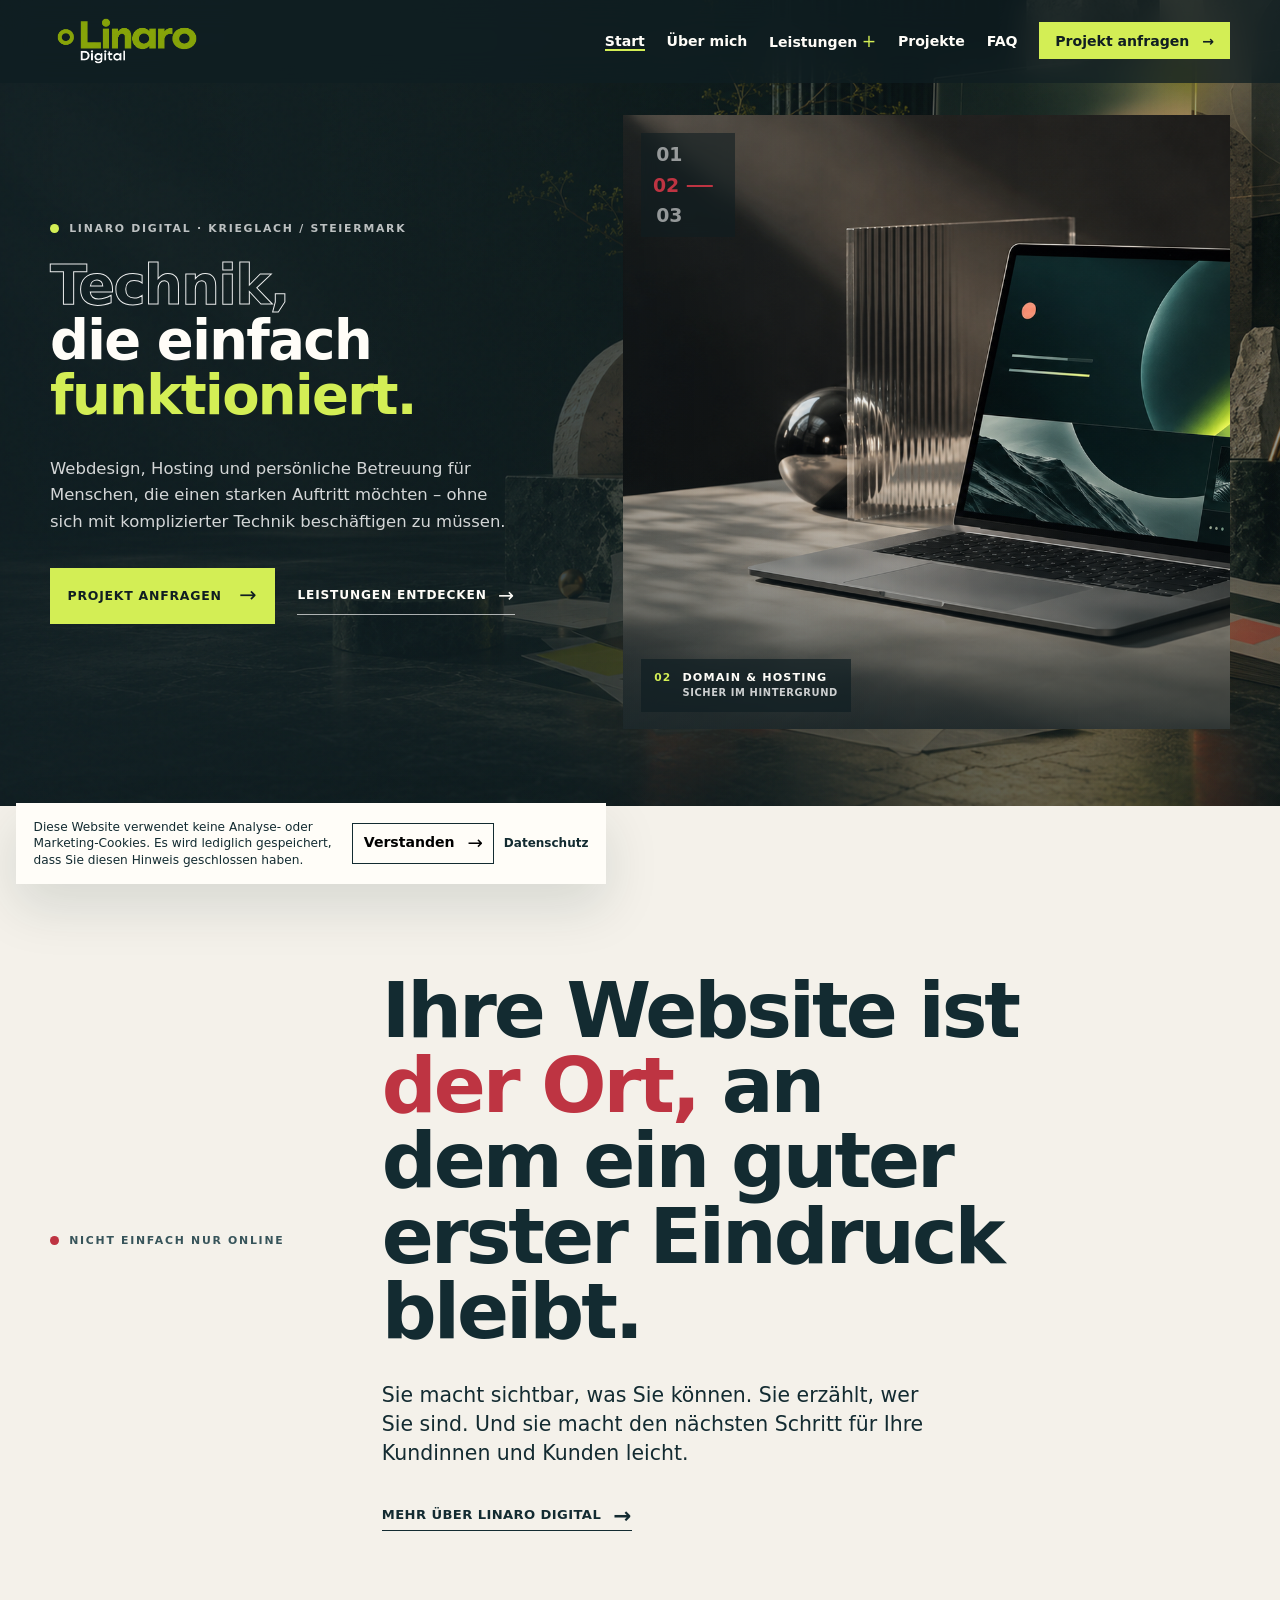
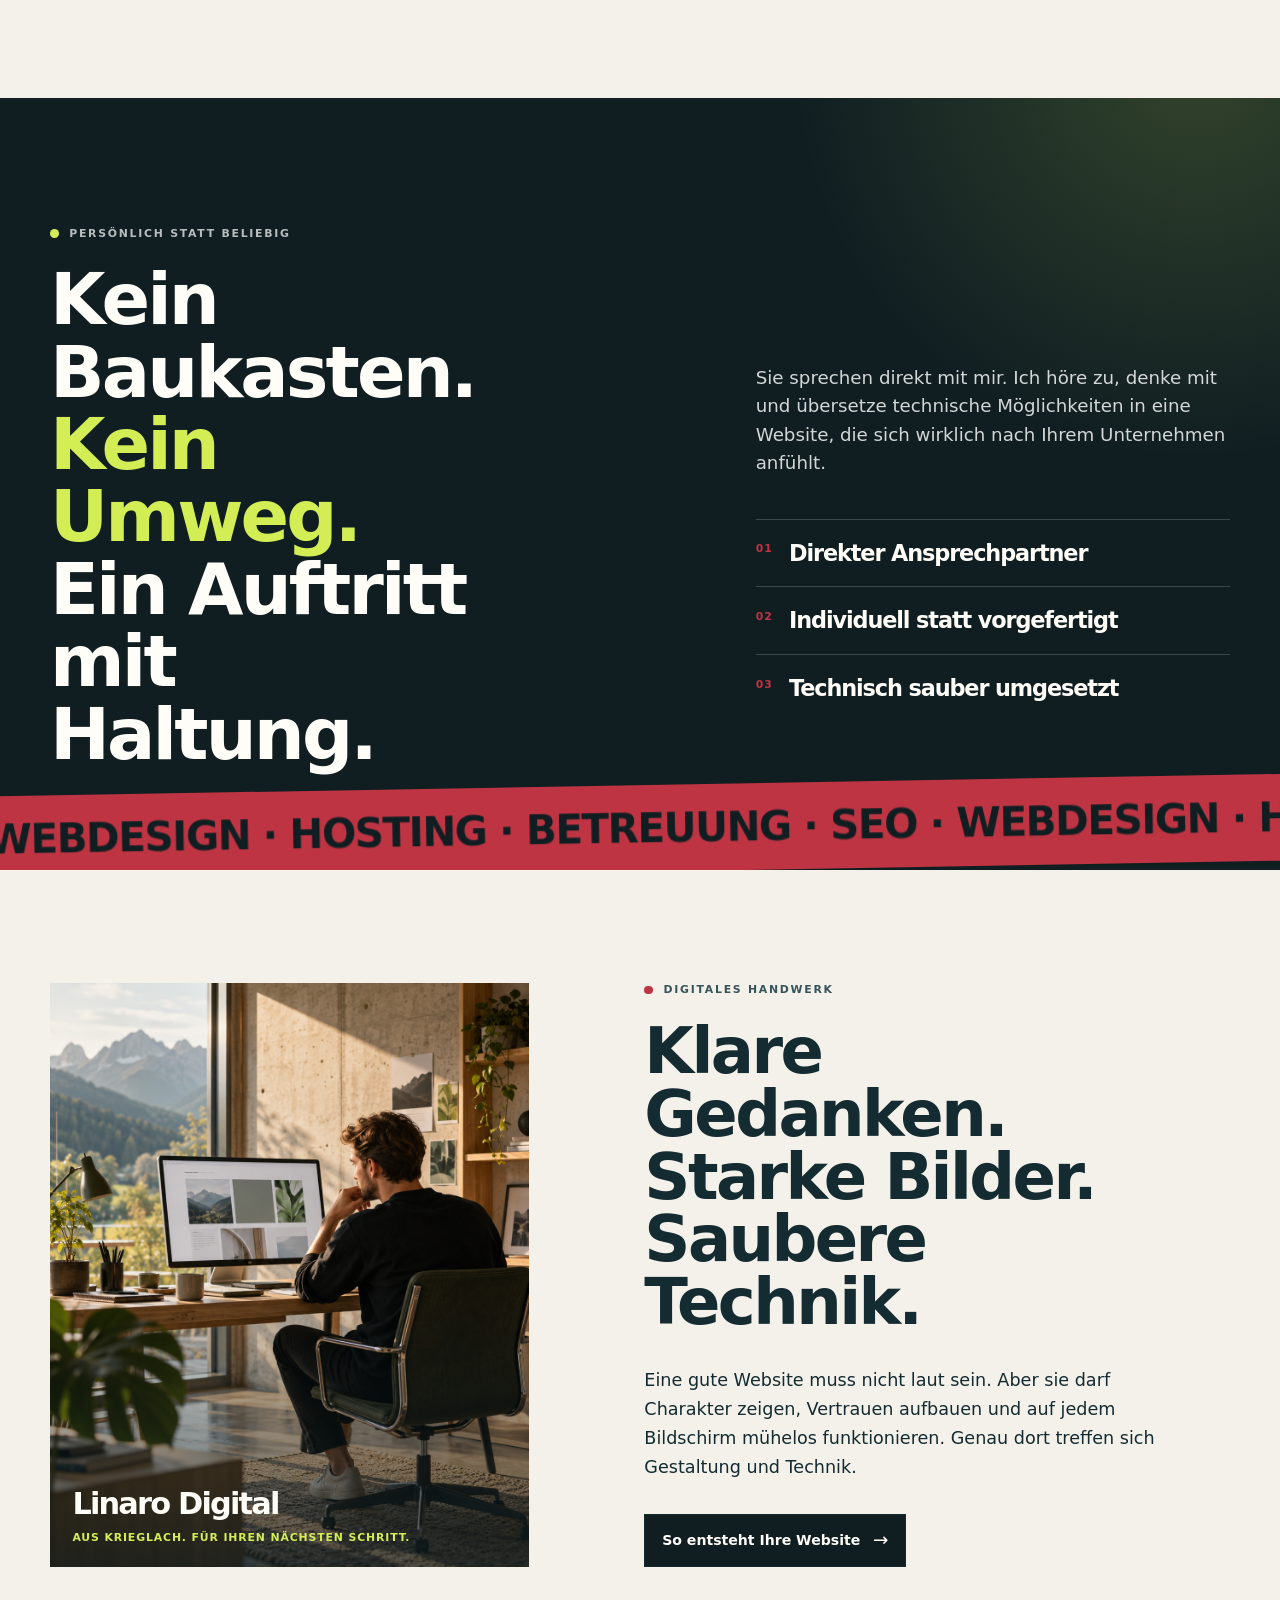
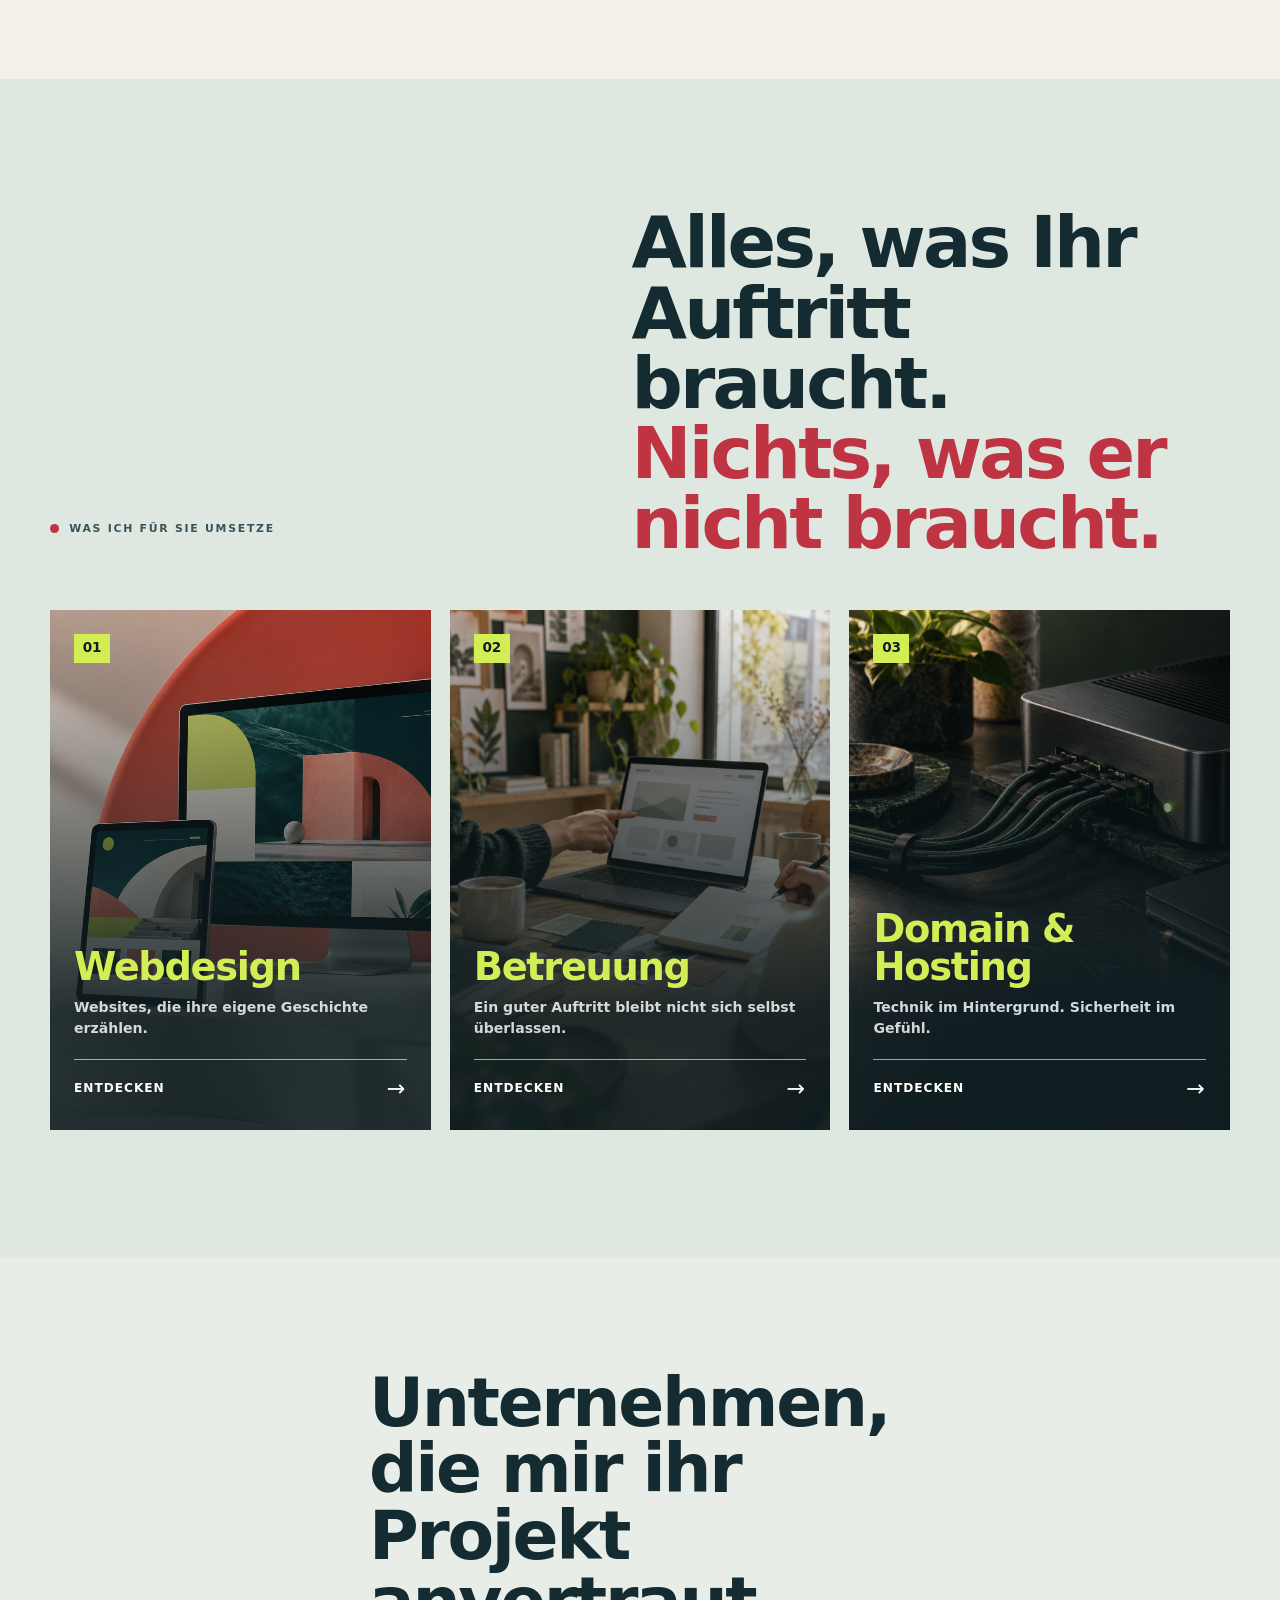
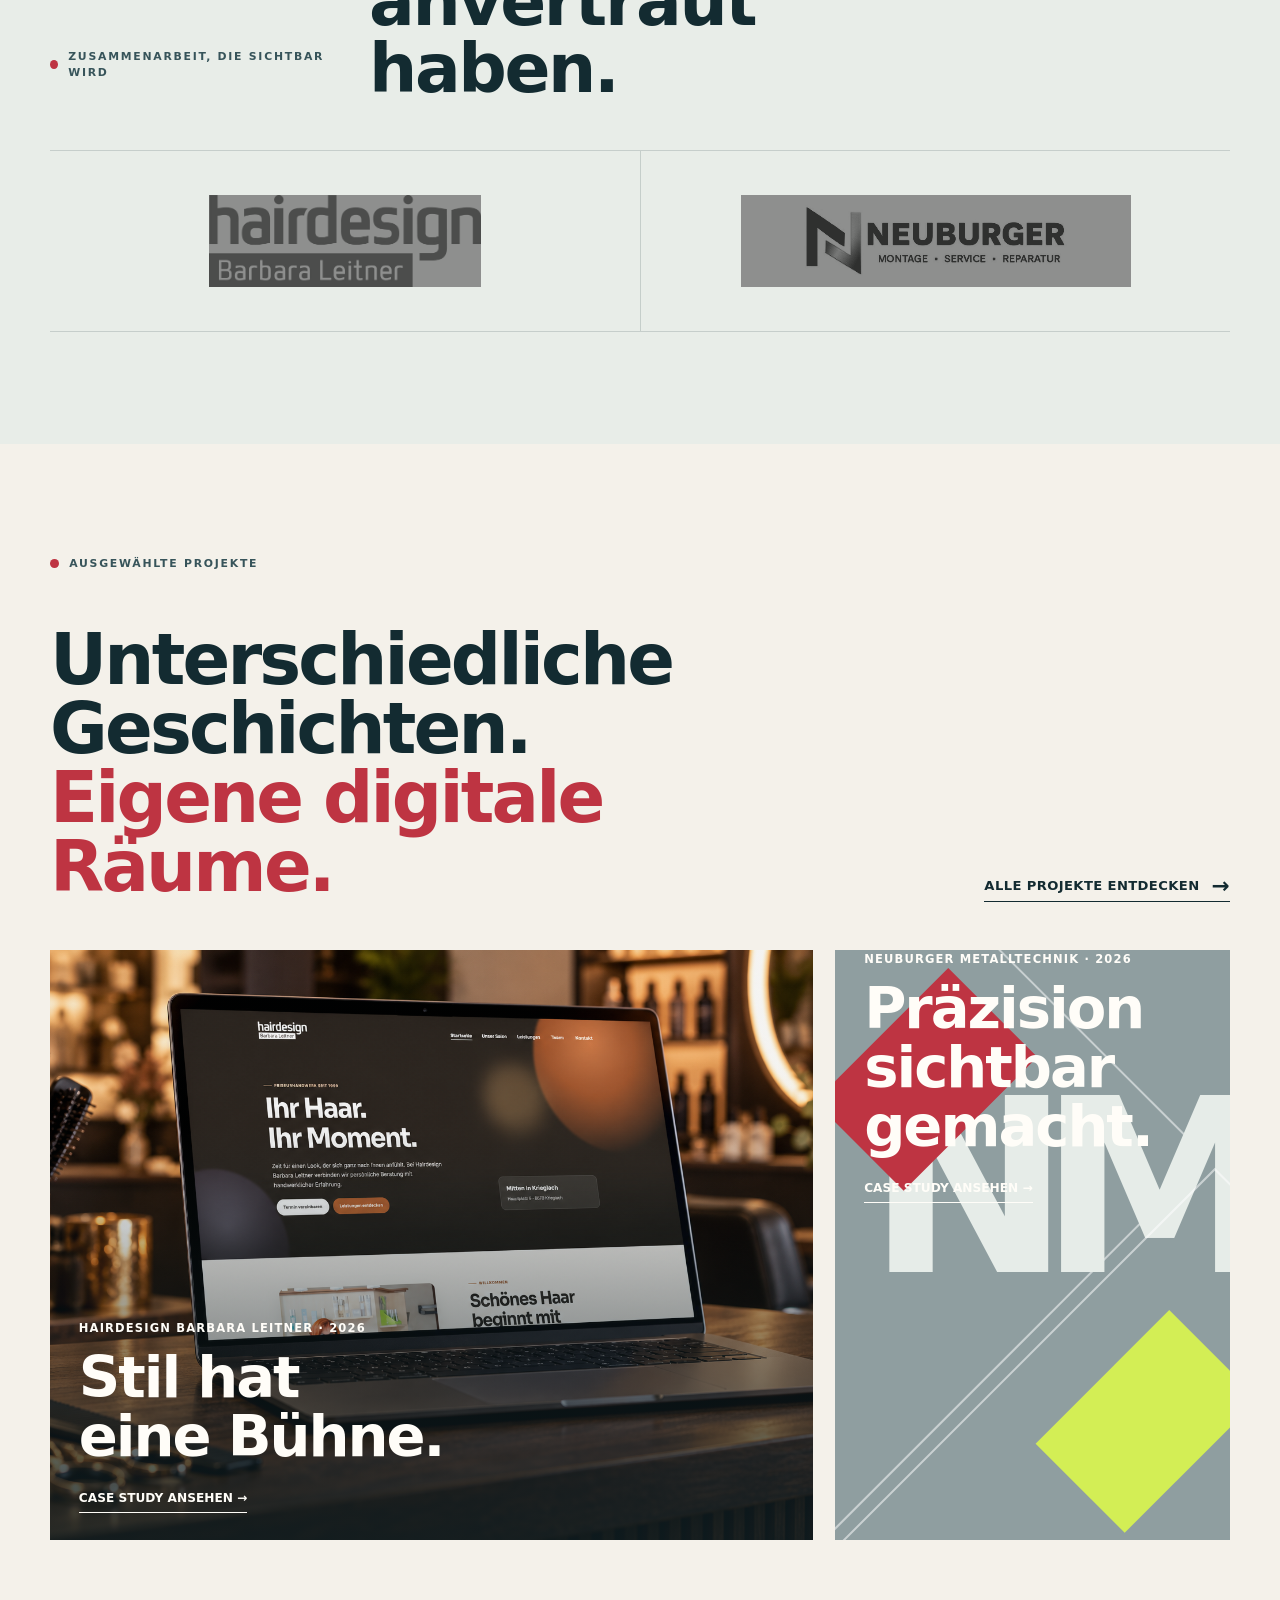
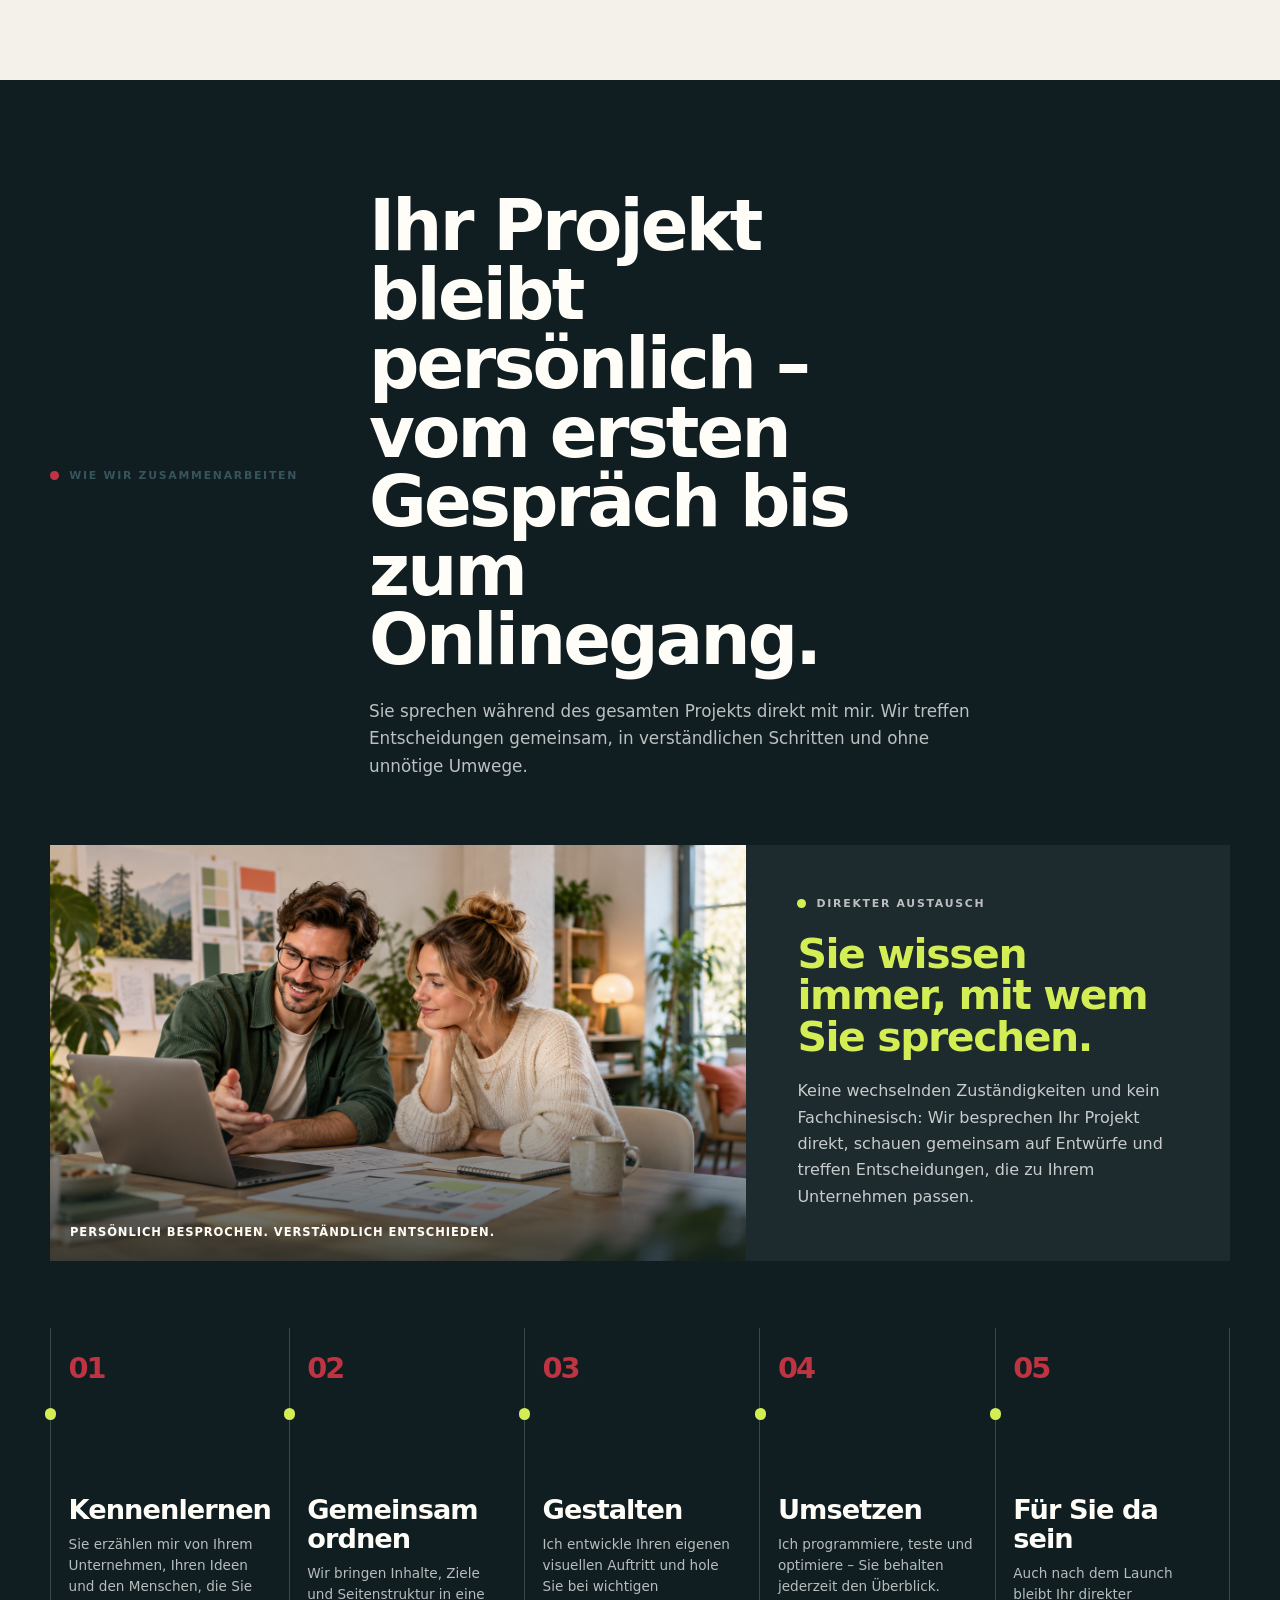
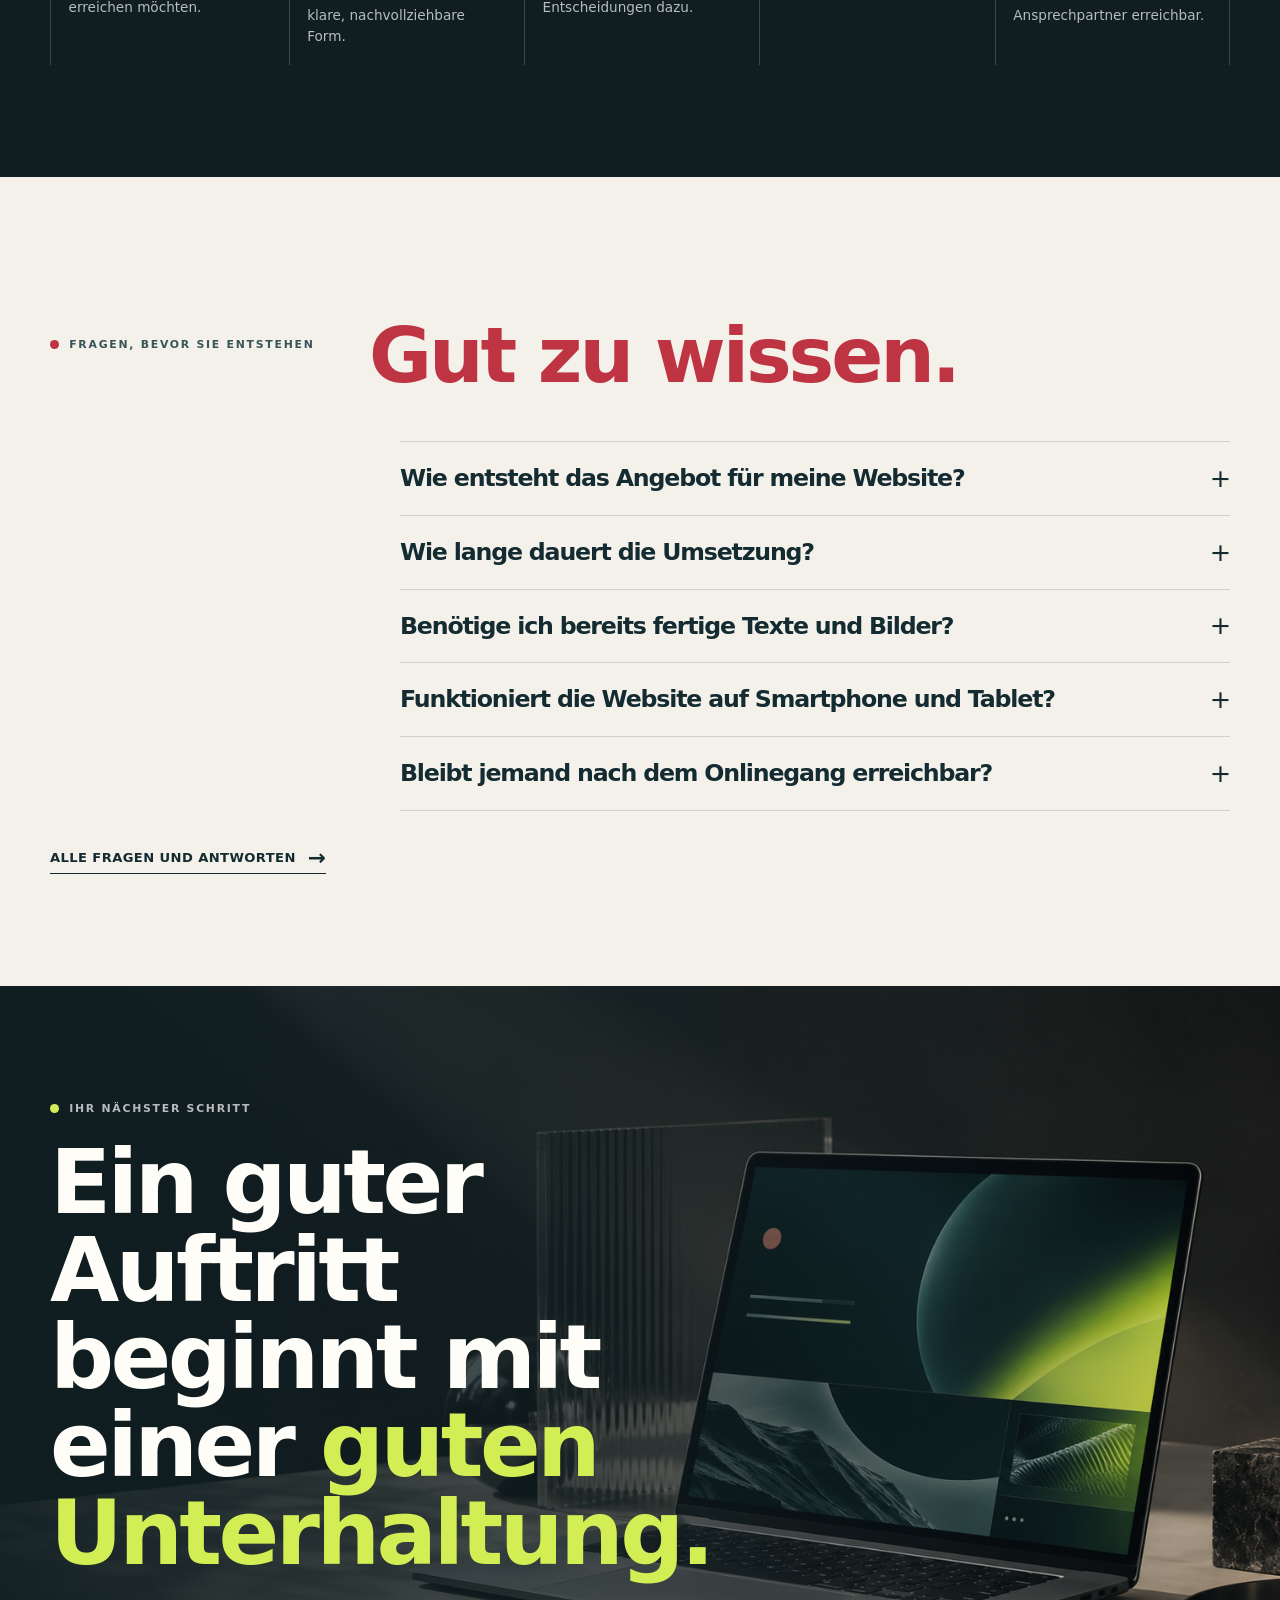
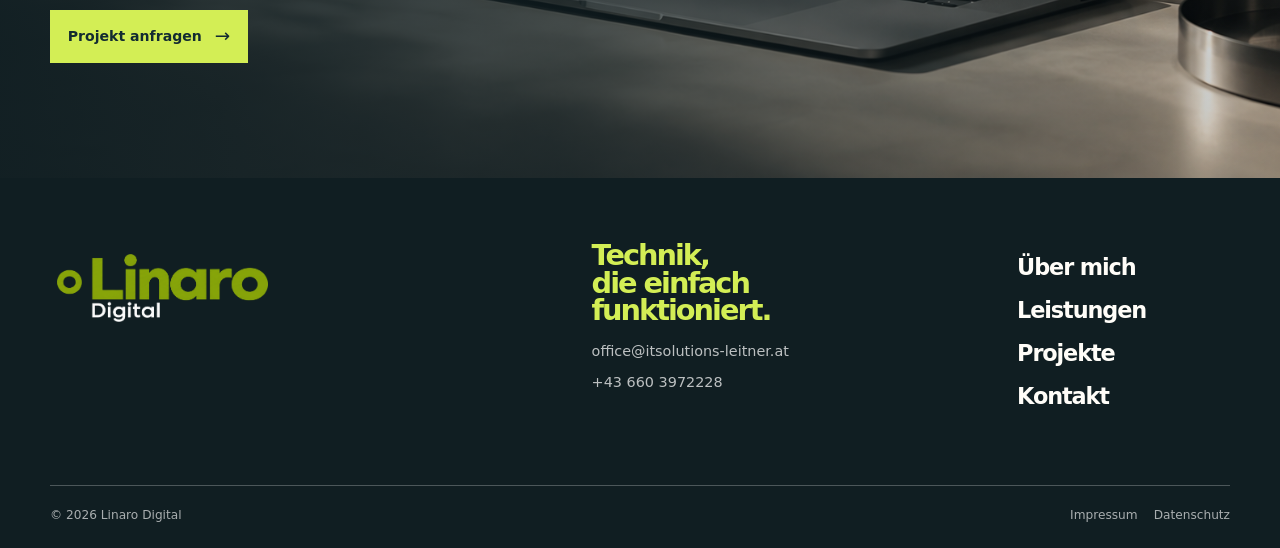
==== index.html @ f9419bc7 "v1.0 Erstversion gutes Setup" ====
<!doctype html>
<html lang="de">
  <head>
    <meta charset="utf-8" />
    <meta name="viewport" content="width=device-width, initial-scale=1" />
    <meta
      name="description"
      content="Linaro Digital entwickelt hochwertige Websites und digitale Auftritte für Unternehmen, Vereine und Selbstständige in Krieglach, im Mürztal und in der Steiermark."
    />
    <meta name="theme-color" content="#101e22" />
    <meta property="og:title" content="Linaro Digital | Webdesign, das sich nach Ihnen anfühlt" />
    <meta
      property="og:description"
      content="Webdesign, Hosting und persönliche Betreuung aus der Steiermark."
    />
    <meta property="og:type" content="website" />
    <meta
      property="og:image"
      content="https://itsolutions-leitner.at/images/hero-creative-background.png"
    />
    <link rel="canonical" href="https://itsolutions-leitner.at/" />
    <link rel="icon" href="images/linaro-mark.png" type="image/png" />
    <link rel="stylesheet" href="css/style.css" />
    <script src="js/script.js" defer></script>
    <script type="application/ld+json">
      {
        "@context": "https://schema.org",
        "@type": "ProfessionalService",
        "name": "Linaro Digital",
        "url": "https://itsolutions-leitner.at/",
        "image": "https://itsolutions-leitner.at/images/hero-creative-background.png",
        "telephone": "+436603972228",
        "email": "office@itsolutions-leitner.at",
        "address": {
          "@type": "PostalAddress",
          "streetAddress": "Feldstraße 3",
          "postalCode": "8670",
          "addressLocality": "Krieglach",
          "addressCountry": "AT"
        },
        "areaServed": ["Krieglach", "Mürztal", "Steiermark", "Österreich"]
      }
    </script>
    <title>Linaro Digital | Webdesign, das sich nach Ihnen anfühlt</title>
  </head>
  <body>
    <a class="skip-link" href="#main">Zum Inhalt springen</a>
    <header class="site-header site-header--dark">
      <nav class="nav container" aria-label="Hauptnavigation">
        <a class="brand" href="index.html" aria-label="Linaro Digital Startseite"
          ><span class="brand-mark"></span>Linaro<small>Digital</small></a
        >
        <button
          class="menu-toggle"
          type="button"
          aria-label="Menü öffnen"
          aria-expanded="false"
          aria-controls="primary-menu"
        >
          <span></span><span></span><span></span>
        </button>
        <ul class="nav-links" id="primary-menu">
          <li><a class="active" href="index.html">Start</a></li>
          <li><a href="ueber-uns.html">Über mich</a></li>
          <li class="has-submenu">
            <button type="button">Leistungen</button>
            <ul class="submenu">
              <li><a href="webdesign.html">Webdesign</a></li>
              <li><a href="betreuung.html">Betreuung</a></li>
              <li><a href="domain-hosting.html">Domain &amp; Hosting</a></li>
            </ul>
          </li>
          <li><a href="referenzen.html">Projekte</a></li>
          <li><a href="faq.html">FAQ</a></li>
          <li>
            <a class="nav-cta" href="kontakt.html">Projekt anfragen <span>→</span></a>
          </li>
        </ul>
      </nav>
    </header>

    <main id="main">
      <section class="hero-premium">
        <div class="hero-premium__grain" aria-hidden="true"></div>
        <div class="hero-premium__inner container">
          <div class="hero-premium__copy reveal">
            <p class="hero-kicker"><span></span> Linaro Digital · Krieglach / Steiermark</p>
            <h1>
              <span class="outline-text">Technik,</span><span>die einfach</span
              ><span class="accent-text">funktioniert.</span>
            </h1>
            <div class="hero-premium__intro">
              <p>
                Webdesign, Hosting und persönliche Betreuung für Menschen, die einen starken
                Auftritt möchten – ohne sich mit komplizierter Technik beschäftigen zu müssen.
              </p>
            </div>
            <div class="hero-premium__actions" aria-label="Direkteinstiege">
              <a class="hero-primary-action" href="kontakt.html"
                >Projekt anfragen <span aria-hidden="true">→</span></a
              ><a class="hero-secondary-action" href="leistungen.html"
                >Leistungen entdecken <span aria-hidden="true">→</span></a
              >
            </div>
          </div>
          <div
            class="hero-premium__art"
            data-hero-slider
            aria-label="Ausgewählte Linaro-Digital-Motive"
          >
            <figure class="hero-frame is-active" data-slide>
              <img
                src="images/webdesign-devices.png"
                width="1536"
                height="1024"
                alt="Desktop-Monitor, Tablet und Smartphone mit abstrakten modernen Website-Layouts"
                fetchpriority="high"
              />
              <figcaption>
                <span>01</span><strong>Webdesign</strong><em>Auf jedem Gerät überzeugend</em>
              </figcaption>
            </figure>
            <figure class="hero-frame" data-slide>
              <img
                src="images/hero-digital-studio.png"
                width="1672"
                height="941"
                alt="Laptop in einem hochwertigen Studio-Setting als Symbol für zuverlässiges Hosting"
                loading="eager"
                decoding="async"
              />
              <figcaption>
                <span>02</span><strong>Domain &amp; Hosting</strong><em>Sicher im Hintergrund</em>
              </figcaption>
            </figure>
            <figure class="hero-frame" data-slide>
              <img
                src="images/creative-workbench.png"
                width="1672"
                height="941"
                alt="Kreativer Arbeitstisch mit Gestaltungsskizzen und Blick in die Berglandschaft"
                loading="eager"
                decoding="async"
              />
              <figcaption>
                <span>03</span><strong>Betreuung</strong
                ><em>Digitales Handwerk aus der Steiermark</em>
              </figcaption>
            </figure>
            <div class="hero-slider-controls" aria-label="Motiv auswählen">
              <button
                class="is-active"
                type="button"
                data-slide-control
                aria-label="Motiv 1 anzeigen"
                aria-current="true"
              >
                01</button
              ><button
                type="button"
                data-slide-control
                aria-label="Motiv 2 anzeigen"
                aria-current="false"
              >
                02</button
              ><button
                type="button"
                data-slide-control
                aria-label="Motiv 3 anzeigen"
                aria-current="false"
              >
                03
              </button>
            </div>
          </div>
        </div>
      </section>

      <section class="premium-intro" id="intro">
        <div class="container premium-intro__grid">
          <p class="section-label reveal">Nicht einfach nur online</p>
          <div class="reveal delay-1">
            <h2>Ihre Website ist <em>der Ort,</em> an dem ein guter erster Eindruck bleibt.</h2>
            <p class="premium-lead">
              Sie macht sichtbar, was Sie können. Sie erzählt, wer Sie sind. Und sie macht den
              nächsten Schritt für Ihre Kundinnen und Kunden leicht.
            </p>
            <a class="text-arrow" href="ueber-uns.html">Mehr über Linaro Digital <span>→</span></a>
          </div>
        </div>
      </section>

      <section class="statement-stage">
        <div class="container statement-stage__layout">
          <div class="statement-stage__copy reveal">
            <p class="section-label section-label--light">Persönlich statt beliebig</p>
            <h2>Kein Baukasten.<br /><span>Kein Umweg.</span><br />Ein Auftritt mit Haltung.</h2>
          </div>
          <div class="statement-stage__facts reveal delay-1">
            <p>
              Sie sprechen direkt mit mir. Ich höre zu, denke mit und übersetze technische
              Möglichkeiten in eine Website, die sich wirklich nach Ihrem Unternehmen anfühlt.
            </p>
            <ul>
              <li><span>01</span>Direkter Ansprechpartner</li>
              <li><span>02</span>Individuell statt vorgefertigt</li>
              <li><span>03</span>Technisch sauber umgesetzt</li>
            </ul>
          </div>
        </div>
        <div class="statement-stage__ribbon" aria-hidden="true">
          <div class="statement-stage__ribbon-track">
            <span
              >WEBDESIGN · HOSTING · BETREUUNG · SEO · WEBDESIGN · HOSTING · BETREUUNG · SEO ·
              WEBDESIGN · HOSTING · BETREUUNG · SEO · </span
            ><span
              >WEBDESIGN · HOSTING · BETREUUNG · SEO · WEBDESIGN · HOSTING · BETREUUNG · SEO ·
              WEBDESIGN · HOSTING · BETREUUNG · SEO ·
            </span>
          </div>
        </div>
      </section>

      <section class="image-narrative section">
        <div class="container image-narrative__grid">
          <div class="image-narrative__image reveal" data-tilt>
            <img
              src="images/studio-workspace.png"
              width="1154"
              height="1442"
              alt="Kreativer Arbeitsplatz in der Steiermark"
            />
            <p>Linaro Digital<br /><span>Aus Krieglach. Für Ihren nächsten Schritt.</span></p>
          </div>
          <div class="image-narrative__copy reveal delay-1">
            <p class="section-label">Digitales Handwerk</p>
            <h2>Klare Gedanken. Starke Bilder. Saubere Technik.</h2>
            <p>
              Eine gute Website muss nicht laut sein. Aber sie darf Charakter zeigen, Vertrauen
              aufbauen und auf jedem Bildschirm mühelos funktionieren. Genau dort treffen sich
              Gestaltung und Technik.
            </p>
            <a class="button button--ink" href="webdesign.html">So entsteht Ihre Website</a>
          </div>
        </div>
      </section>

      <section class="services-cinema">
        <div class="container">
          <div class="services-cinema__head reveal">
            <p class="section-label">Was ich für Sie umsetze</p>
            <h2>
              Alles, was Ihr Auftritt braucht.
              <span>Nichts, was er nicht braucht.</span>
            </h2>
          </div>
          <div class="services-cinema__grid">
            <a class="cinema-card cinema-card--design reveal" data-tilt href="webdesign.html"
              ><span class="cinema-card__media"
                ><img
                  src="images/webdesign-devices.png"
                  width="1536"
                  height="1024"
                  alt="Moderne Website-Layouts auf verschiedenen Geräten"
                  loading="lazy"
                  decoding="async" /></span
              ><span class="cinema-card__index">01</span>
              <h3>Webdesign</h3>
              <p>Websites, die ihre eigene Geschichte erzählen.</p>
              <span class="cinema-card__action">Entdecken <b>→</b></span></a
            >
            <a class="cinema-card cinema-card--care reveal delay-1" data-tilt href="betreuung.html"
              ><span class="cinema-card__media"
                ><img
                  src="images/collaboration-studio.png"
                  width="1086"
                  height="1448"
                  alt="Gemeinsame Arbeit an einem Website-Konzept"
                  loading="lazy"
                  decoding="async" /></span
              ><span class="cinema-card__index">02</span>
              <h3>Betreuung</h3>
              <p>Ein guter Auftritt bleibt nicht sich selbst überlassen.</p>
              <span class="cinema-card__action">Entdecken <b>→</b></span></a
            >
            <a
              class="cinema-card cinema-card--hosting reveal delay-2"
              data-tilt
              href="domain-hosting.html"
              ><span class="cinema-card__media"
                ><img
                  src="images/hosting-detail.png"
                  width="1086"
                  height="1448"
                  alt="Sorgfältig organisierte technische Infrastruktur"
                  loading="lazy"
                  decoding="async" /></span
              ><span class="cinema-card__index">03</span>
              <h3>Domain &amp; Hosting</h3>
              <p>Technik im Hintergrund. Sicherheit im Gefühl.</p>
              <span class="cinema-card__action">Entdecken <b>→</b></span></a
            >
          </div>
        </div>
      </section>

      <section class="client-stage section" aria-labelledby="client-stage-title">
        <div class="container">
          <div class="client-stage__head reveal">
            <p class="section-label">Zusammenarbeit, die sichtbar wird</p>
            <div>
              <h2 id="client-stage-title">Unternehmen, die mir ihr Projekt anvertraut haben.</h2>
            </div>
          </div>
          <div class="client-stage__logos">
            <a
              class="client-logo reveal"
              href="referenzen.html#hairdesign"
              aria-label="Referenz Hairdesign Barbara Leitner ansehen"
            >
              <img
                src="images/HD-Leitner-Logo_rgb.jpg"
                width="652"
                height="221"
                alt="Hairdesign Barbara Leitner"
                loading="lazy"
                decoding="async"
              />
            </a>
            <a
              class="client-logo client-logo--neuburger reveal delay-1"
              href="referenzen.html#neuburger"
              aria-label="Referenz Neuburger Metalltechnik ansehen"
            >
              <img
                src="images/Logo_Neuburger Metalltechnik.jpg"
                width="1024"
                height="1024"
                alt="Neuburger Metalltechnik"
                loading="lazy"
                decoding="async"
              />
            </a>
          </div>
        </div>
      </section>

      <section class="work-stage section">
        <div class="container">
          <div class="work-stage__head reveal">
            <p class="section-label">Ausgewählte Projekte</p>
            <h2>Unterschiedliche Geschichten. <span>Eigene digitale Räume.</span></h2>
            <a class="text-arrow" href="referenzen.html">Alle Projekte entdecken <span>→</span></a>
          </div>
          <div class="work-mosaic">
            <a
              class="mosaic-tile mosaic-tile--main reveal"
              data-tilt
              href="referenzen.html#hairdesign"
              ><img
                src="images/hairdesign-laptop-mockup.png"
                width="1536"
                height="1024"
                alt="Website von Hairdesign Barbara Leitner auf einem Laptop im Salon"
              /><span class="mosaic-tile__veil"></span>
              <div>
                <p>Hairdesign Barbara Leitner · 2026</p>
                <h3>Stil hat<br />eine Bühne.</h3>
                <span>Case Study ansehen →</span>
              </div></a
            ><a
              class="mosaic-tile mosaic-tile--secondary reveal delay-1"
              data-tilt
              href="referenzen.html#neuburger"
              ><div class="metal-visual"><span>NM</span><i></i><i></i></div>
              <div>
                <p>Neuburger Metalltechnik · 2026</p>
                <h3>Präzision<br />sichtbar gemacht.</h3>
                <span>Case Study ansehen →</span>
              </div></a
            >
          </div>
        </div>
      </section>

      <section class="process-premium section">
        <div class="container">
          <div class="process-premium__top reveal">
            <p class="section-label">Wie wir zusammenarbeiten</p>
            <div>
              <h2>Ihr Projekt bleibt persönlich – vom ersten Gespräch bis zum Onlinegang.</h2>
              <p class="process-premium__intro">
                Sie sprechen während des gesamten Projekts direkt mit mir. Wir treffen
                Entscheidungen gemeinsam, in verständlichen Schritten und ohne unnötige Umwege.
              </p>
            </div>
          </div>
          <div class="process-premium__personal reveal">
            <figure>
              <img
                src="images/personal-consultation.png"
                width="1672"
                height="941"
                loading="lazy"
                alt="Illustrative Szene eines persönlichen Beratungsgesprächs zu einem Webprojekt"
              />
              <figcaption>Persönlich besprochen. Verständlich entschieden.</figcaption>
            </figure>
            <div>
              <p class="section-label section-label--light">Direkter Austausch</p>
              <h3>Sie wissen immer, mit wem Sie sprechen.</h3>
              <p>
                Keine wechselnden Zuständigkeiten und kein Fachchinesisch: Wir besprechen Ihr
                Projekt direkt, schauen gemeinsam auf Entwürfe und treffen Entscheidungen, die zu
                Ihrem Unternehmen passen.
              </p>
            </div>
          </div>
          <ol class="process-premium__rail reveal">
            <li>
              <span>01</span>
              <h3>Kennenlernen</h3>
              <p>
                Sie erzählen mir von Ihrem Unternehmen, Ihren Ideen und den Menschen, die Sie
                erreichen möchten.
              </p>
            </li>
            <li>
              <span>02</span>
              <h3>Gemeinsam ordnen</h3>
              <p>
                Wir bringen Inhalte, Ziele und Seitenstruktur in eine klare, nachvollziehbare Form.
              </p>
            </li>
            <li>
              <span>03</span>
              <h3>Gestalten</h3>
              <p>
                Ich entwickle Ihren eigenen visuellen Auftritt und hole Sie bei wichtigen
                Entscheidungen dazu.
              </p>
            </li>
            <li>
              <span>04</span>
              <h3>Umsetzen</h3>
              <p>Ich programmiere, teste und optimiere – Sie behalten jederzeit den Überblick.</p>
            </li>
            <li>
              <span>05</span>
              <h3>Für Sie da sein</h3>
              <p>Auch nach dem Launch bleibt Ihr direkter Ansprechpartner erreichbar.</p>
            </li>
          </ol>
        </div>
      </section>

      <section class="faq-premium section">
        <div class="container">
          <div class="faq-premium__head reveal">
            <p class="section-label">Fragen, bevor sie entstehen</p>
            <h2>Gut zu wissen.</h2>
          </div>
          <div class="faq faq--premium reveal">
            <details class="faq-item">
              <summary>Wie entsteht das Angebot für meine Website?</summary>
              <p>
                Nach einem unverbindlichen Erstgespräch erhalten Sie ein klares individuelles
                Angebot. Es richtet sich nach dem tatsächlichen Umfang, den gewünschten Funktionen
                und den Inhalten Ihres Vorhabens.
              </p>
            </details>
            <details class="faq-item">
              <summary>Wie lange dauert die Umsetzung?</summary>
              <p>
                Das hängt vom Umfang und den verfügbaren Inhalten ab. Kleine Websites können
                innerhalb weniger Wochen online gehen. Für Ihr Projekt erhalten Sie gleich zu Beginn
                einen realistischen Zeitplan.
              </p>
            </details>
            <details class="faq-item">
              <summary>Benötige ich bereits fertige Texte und Bilder?</summary>
              <p>
                Nein. Vorhandene Unterlagen sind hilfreich, aber wir können Inhalte und passende
                Bildlösungen gemeinsam planen. Portraits, Gruppenfotos sowie Arbeits- und
                Detailaufnahmen erstelle ich auf Wunsch gegen Aufpreis passend zum Webdesign.
              </p>
            </details>
            <details class="faq-item">
              <summary>Funktioniert die Website auf Smartphone und Tablet?</summary>
              <p>
                Ja. Jede Website wird responsiv umgesetzt und für Smartphone, Tablet und Desktop
                optimiert.
              </p>
            </details>
            <details class="faq-item">
              <summary>Bleibt jemand nach dem Onlinegang erreichbar?</summary>
              <p>
                Ja. Auf Wunsch übernehme ich Updates, Backups, technische Kontrolle und kleine
                Änderungen. Sie bleiben nicht mit Ihrer Website allein.
              </p>
            </details>
          </div>
          <a class="text-arrow faq-premium__more" href="faq.html"
            >Alle Fragen und Antworten <span>→</span></a
          >
        </div>
      </section>

      <section class="closing-stage">
        <div class="closing-stage__image">
          <img
            src="images/hero-digital-studio.png"
            width="1672"
            height="941"
            alt="Laptop mit abstrahiertem digitalen Design im Studio"
          />
        </div>
        <div class="container closing-stage__content reveal">
          <p class="section-label section-label--light">Ihr nächster Schritt</p>
          <h2>
            Ein guter Auftritt beginnt mit einer
            <span>guten Unterhaltung.</span>
          </h2>
          <a class="button button--lime" href="kontakt.html">Projekt anfragen</a>
        </div>
      </section>
    </main>

    <footer class="site-footer site-footer--premium">
      <div class="container">
        <div class="footer-premium__top">
          <a class="brand footer-brand" href="index.html"
            ><span class="brand-mark"></span>Linaro<small>Digital</small></a
          >
          <div>
            <p>Technik, die einfach funktioniert.</p>
            <a href="mailto:office@itsolutions-leitner.at">office@itsolutions-leitner.at</a
            ><a href="tel:+436603972228">+43 660 3972228</a>
          </div>
          <div>
            <a href="ueber-uns.html">Über mich</a><a href="leistungen.html">Leistungen</a
            ><a href="referenzen.html">Projekte</a><a href="kontakt.html">Kontakt</a>
          </div>
        </div>
        <div class="footer-bottom">
          <span>© 2026 Linaro Digital</span>
          <div>
            <a href="impressum.html">Impressum</a><a href="datenschutz.html">Datenschutz</a>
          </div>
        </div>
      </div>
    </footer>
    <aside class="cookie-banner" hidden aria-label="Hinweis zur lokalen Speicherung">
      <p>
        Diese Website verwendet keine Analyse- oder Marketing-Cookies. Es wird lediglich
        gespeichert, dass Sie diesen Hinweis geschlossen haben.
      </p>
      <div>
        <button class="button button--plain" type="button" data-cookie-choice>Verstanden</button
        ><a href="datenschutz.html">Datenschutz</a>
      </div>
    </aside>
  </body>
</html>
---- css/style.css ----
/* === 1. VARIABLEN & RESET === */
:root {
  --ink: #132b31;
  --ink-soft: #37545a;
  --paper: #f7f4ed;
  --paper-dark: #e9e4d9;
  --lime: #d9f565;
  --lime-deep: #b8d943;
  --coral: #ff765d;
  --aqua: #aee2db;
  --line: rgba(19, 43, 49, 0.16);
  --white: #fffdf8;
  --shadow: 0 22px 54px rgba(19, 43, 49, 0.13);
  --radius: 1.5rem;
  --display: 'Arial Narrow', 'Helvetica Neue', Arial, sans-serif;
  --body: Arial, Helvetica, sans-serif;
}
* {
  box-sizing: border-box;
}
html {
  scroll-behavior: smooth;
}
body {
  margin: 0;
  color: var(--ink);
  background: var(--paper);
  font-family: var(--body);
  font-size: 16px;
  line-height: 1.55;
}
body.menu-open {
  overflow: hidden;
}
img {
  max-width: 100%;
  display: block;
}
a {
  color: inherit;
  text-decoration: none;
}
button,
input,
textarea,
select {
  font: inherit;
}
button {
  cursor: pointer;
}
.skip-link {
  background: var(--ink);
  color: var(--white);
  left: 1rem;
  padding: 0.7rem 1rem;
  position: fixed;
  top: -5rem;
  z-index: 100;
}
.skip-link:focus {
  top: 1rem;
}
.container {
  width: min(1180px, calc(100% - 3rem));
  margin-inline: auto;
}
.section {
  padding: 7rem 0;
}
.section--tight {
  padding: 4.6rem 0;
}
.section--ink {
  color: var(--white);
  background: var(--ink);
}
.eyebrow {
  align-items: center;
  display: flex;
  font-size: 0.74rem;
  font-weight: 700;
  gap: 0.65rem;
  letter-spacing: 0.12em;
  margin: 0 0 1rem;
  text-transform: uppercase;
}
.eyebrow::before {
  background: var(--coral);
  border-radius: 100%;
  content: '';
  display: inline-block;
  height: 0.62rem;
  width: 0.62rem;
}
.section__head {
  display: grid;
  gap: 1rem;
  grid-template-columns: minmax(0, 1.12fr) minmax(0, 0.7fr);
  margin-bottom: 3.2rem;
}
.section__head p {
  color: var(--ink-soft);
  font-size: 1.05rem;
  margin: 2.2rem 0 0;
  max-width: 36rem;
}
.section--ink .section__head p,
.section--ink .muted {
  color: rgba(255, 255, 255, 0.72);
}
h1,
h2,
h3,
h4 {
  font-family: var(--display);
  letter-spacing: -0.065em;
  line-height: 0.94;
  margin: 0;
}
h1 {
  font-size: clamp(3.7rem, 8.3vw, 8.4rem);
  font-weight: 800;
  max-width: 12ch;
}
h2 {
  font-size: clamp(2.5rem, 5vw, 5rem);
  font-weight: 800;
  max-width: 12ch;
}
h3 {
  font-size: clamp(1.6rem, 2.2vw, 2.25rem);
  font-weight: 750;
}
p {
  margin: 0 0 1rem;
}
.lead {
  font-size: clamp(1.12rem, 1.65vw, 1.4rem);
  line-height: 1.45;
}
.muted {
  color: var(--ink-soft);
}
.text-link {
  border-bottom: 1px solid currentColor;
  font-weight: 700;
  padding-bottom: 0.13rem;
}
.text-link:hover {
  color: var(--coral);
}

/* === 2. TYPOGRAFIE === */
.display-line {
  display: block;
}
.accent {
  color: var(--coral);
}
.lime {
  color: var(--lime);
}
.numbers {
  font-variant-numeric: tabular-nums;
}

/* === 3. LAYOUT === */
.grid-2 {
  display: grid;
  gap: 2rem;
  grid-template-columns: repeat(2, minmax(0, 1fr));
}
.grid-3 {
  display: grid;
  gap: 1.25rem;
  grid-template-columns: repeat(3, minmax(0, 1fr));
}
.grid-4 {
  display: grid;
  gap: 1.1rem;
  grid-template-columns: repeat(4, minmax(0, 1fr));
}
.sr-only {
  height: 1px;
  margin: -1px;
  overflow: hidden;
  position: absolute;
  width: 1px;
  clip: rect(0, 0, 0, 0);
}
.pill {
  border: 1px solid var(--line);
  border-radius: 100vmax;
  display: inline-block;
  font-size: 0.75rem;
  font-weight: 700;
  letter-spacing: 0.06em;
  padding: 0.42rem 0.72rem;
  text-transform: uppercase;
}

/* === 4. NAVIGATION === */
.site-header {
  background: rgba(247, 244, 237, 0.91);
  border-bottom: 1px solid transparent;
  left: 0;
  position: sticky;
  top: 0;
  transition: 0.25s ease;
  width: 100%;
  z-index: 40;
}
.site-header.is-scrolled {
  border-color: var(--line);
  box-shadow: 0 6px 20px rgba(19, 43, 49, 0.05);
}
.nav {
  align-items: center;
  display: flex;
  height: 82px;
  justify-content: space-between;
}
.brand {
  align-items: center;
  background: url('../images/linaro-logo.png') center / contain no-repeat;
  display: inline-flex;
  flex: 0 0 auto;
  height: 3.15rem;
  overflow: hidden;
  text-indent: -9999px;
  width: clamp(8.8rem, 12vw, 10.5rem);
}
.brand-mark {
  display: none;
}
.brand small {
  display: none;
}
.nav-links {
  align-items: center;
  display: flex;
  gap: clamp(0.9rem, 1.7vw, 1.8rem);
  list-style: none;
  margin: 0;
  padding: 0;
}
.nav-links > li {
  position: relative;
}
.nav-links a,
.nav-links button {
  background: none;
  border: 0;
  color: var(--ink);
  font-size: 0.88rem;
  font-weight: 700;
  padding: 0.5rem 0;
}
.nav-links a::after {
  background: var(--coral);
  bottom: 0.15rem;
  content: '';
  height: 2px;
  left: 0;
  position: absolute;
  transform: scaleX(0);
  transform-origin: left;
  transition: transform 0.2s;
  width: 100%;
}
.nav-links a:hover::after,
.nav-links a.active::after {
  transform: scaleX(1);
}
.has-submenu > button::after {
  content: '+';
  font-size: 1.08rem;
  font-weight: 400;
  margin-left: 0.28rem;
}
.submenu {
  background: var(--white);
  box-shadow: var(--shadow);
  display: none;
  left: -0.9rem;
  list-style: none;
  margin: 0;
  min-width: 190px;
  padding: 0.65rem 0.9rem;
  position: absolute;
  top: 100%;
}
.has-submenu:hover .submenu,
.has-submenu:focus-within .submenu,
.has-submenu.open .submenu {
  display: block;
}
.submenu a {
  display: block;
  padding: 0.45rem 0;
  white-space: nowrap;
}
.nav-cta {
  background: var(--ink) !important;
  color: var(--white) !important;
  padding: 0.66rem 1rem !important;
}
.nav-cta::after {
  display: none;
}
.menu-toggle {
  background: none;
  border: 0;
  display: none;
  height: 40px;
  padding: 0;
  width: 40px;
}
.menu-toggle span {
  background: var(--ink);
  display: block;
  height: 2px;
  margin: 5px auto;
  transition: 0.2s;
  width: 23px;
}

/* === 5. BUTTONS === */
.button-row {
  display: flex;
  flex-wrap: wrap;
  gap: 0.75rem;
  margin-top: 2rem;
}
.button {
  align-items: center;
  border: 1px solid var(--ink);
  display: inline-flex;
  font-size: 0.88rem;
  font-weight: 700;
  gap: 0.8rem;
  justify-content: center;
  min-height: 3.25rem;
  padding: 0.72rem 1.05rem;
  transition:
    transform 0.2s,
    background 0.2s,
    color 0.2s;
}
.button::after {
  content: '→';
  font-size: 1.15rem;
  font-weight: 400;
}
.button:hover {
  transform: translateY(-3px);
}
.button--primary {
  background: var(--ink);
  color: var(--white);
}
.button--primary:hover {
  background: var(--coral);
  border-color: var(--coral);
}
.button--lime {
  background: var(--lime);
  border-color: var(--lime);
  color: var(--ink);
}
.button--lime:hover {
  background: var(--white);
}
.button--plain {
  background: transparent;
}

/* === 6. HERO === */
.hero {
  min-height: min(785px, calc(100vh - 82px));
  overflow: hidden;
  padding: clamp(4rem, 9vw, 8rem) 0 4rem;
  position: relative;
}
.hero::before {
  border: 1px solid rgba(19, 43, 49, 0.12);
  border-radius: 50%;
  content: '';
  height: 58vw;
  min-height: 540px;
  min-width: 540px;
  position: absolute;
  right: -23vw;
  top: -18vw;
  width: 58vw;
}
.hero::after {
  background: var(--aqua);
  border-radius: 50%;
  content: '';
  filter: blur(1px);
  height: 13vw;
  min-height: 150px;
  min-width: 150px;
  position: absolute;
  right: 8%;
  top: 14%;
  width: 13vw;
}
.hero__inner {
  display: grid;
  gap: 2rem;
  grid-template-columns: minmax(0, 1.14fr) minmax(340px, 0.86fr);
  position: relative;
  z-index: 1;
}
.hero__copy {
  align-self: center;
  padding-bottom: 2rem;
}
.hero__copy .lead {
  margin-top: 1.5rem;
  max-width: 35rem;
}
.hero__visual {
  align-self: center;
  min-height: 460px;
  position: relative;
}
.hero-orbit {
  border: 1px solid var(--ink);
  border-radius: 50%;
  height: min(31vw, 420px);
  min-height: 350px;
  min-width: 350px;
  position: absolute;
  right: 4%;
  top: 2rem;
  width: min(31vw, 420px);
}
.hero-orbit::before,
.hero-orbit::after {
  border: 1px solid var(--ink);
  border-radius: inherit;
  content: '';
  inset: 11%;
  position: absolute;
}
.hero-orbit::after {
  inset: 28%;
}
.hero-screen {
  background: var(--ink);
  box-shadow: var(--shadow);
  color: var(--white);
  left: 0;
  min-height: 270px;
  padding: 1.3rem;
  position: absolute;
  top: 5.7rem;
  transform: rotate(-5deg);
  width: min(83%, 370px);
}
.screen-bar {
  align-items: center;
  display: flex;
  gap: 0.35rem;
  margin-bottom: 3.2rem;
}
.screen-bar i {
  background: var(--coral);
  border-radius: 50%;
  display: block;
  height: 0.42rem;
  width: 0.42rem;
}
.screen-bar i:nth-child(2) {
  background: var(--lime);
}
.screen-bar i:nth-child(3) {
  background: var(--aqua);
}
.screen-copy {
  font-family: var(--display);
  font-size: clamp(2rem, 3.4vw, 3.6rem);
  font-weight: 800;
  letter-spacing: -0.08em;
  line-height: 0.86;
  max-width: 7ch;
}
.screen-copy em {
  color: var(--lime);
  font-style: normal;
}
.screen-dots {
  bottom: 1.3rem;
  display: flex;
  gap: 0.35rem;
  left: 1.3rem;
  position: absolute;
}
.screen-dots span {
  background: var(--white);
  height: 0.5rem;
  opacity: 0.5;
  width: 1.6rem;
}
.screen-dots span:first-child {
  background: var(--coral);
  opacity: 1;
}
.hero-badge {
  background: var(--coral);
  bottom: 1rem;
  color: var(--ink);
  font-size: 0.82rem;
  font-weight: 700;
  padding: 1rem;
  position: absolute;
  right: 0;
  transform: rotate(8deg);
  width: 145px;
}
.hero-badge strong {
  display: block;
  font-family: var(--display);
  font-size: 2.6rem;
  letter-spacing: -0.09em;
  line-height: 0.8;
  margin-bottom: 0.38rem;
}
.hero-scroll {
  align-items: center;
  bottom: 1.2rem;
  display: flex;
  font-size: 0.7rem;
  font-weight: 700;
  gap: 0.6rem;
  left: max(1.5rem, calc((100% - 1180px) / 2));
  letter-spacing: 0.1em;
  position: absolute;
  text-transform: uppercase;
  z-index: 2;
}
.hero-scroll span {
  background: var(--ink);
  display: inline-block;
  height: 1px;
  width: 2.8rem;
}
.page-hero {
  background: var(--ink);
  color: var(--white);
  overflow: hidden;
  padding: clamp(4.2rem, 8vw, 7.5rem) 0;
  position: relative;
}
.page-hero::after {
  background: var(--lime);
  border-radius: 50%;
  content: '';
  height: 38vw;
  max-height: 500px;
  max-width: 500px;
  position: absolute;
  right: -10vw;
  top: -18vw;
  width: 38vw;
}
.page-hero .container {
  position: relative;
  z-index: 1;
}
.page-hero h1 {
  max-width: 11ch;
}
.page-hero .lead {
  color: rgba(255, 255, 255, 0.78);
  margin: 1.5rem 0 0;
  max-width: 42rem;
}
.page-hero .eyebrow::before {
  background: var(--lime);
}

/* === 7. SECTIONS === */
.intro {
  display: grid;
  gap: 3rem;
  grid-template-columns: 0.86fr 1.14fr;
}
.intro__aside {
  border-top: 2px solid var(--ink);
  padding-top: 1rem;
}
.intro__aside p {
  font-size: 0.92rem;
  max-width: 19rem;
}
.intro__body {
  font-size: clamp(1.35rem, 2.25vw, 2.1rem);
  line-height: 1.24;
  max-width: 29ch;
}
.intro__body strong {
  color: var(--coral);
}
.marquee {
  background: var(--lime);
  overflow: hidden;
  padding: 1rem 0;
  white-space: nowrap;
}
.marquee__track {
  animation: marquee 22s linear infinite;
  display: inline-block;
  font-family: var(--display);
  font-size: clamp(1.5rem, 3vw, 2.8rem);
  font-weight: 800;
  letter-spacing: -0.06em;
}
.marquee__track span {
  padding-right: 1.3rem;
}
.marquee__track b {
  color: var(--coral);
  padding-right: 1.3rem;
}
.service-card {
  background: var(--white);
  display: flex;
  flex-direction: column;
  min-height: 350px;
  padding: 1.6rem;
  position: relative;
  transition:
    transform 0.25s,
    box-shadow 0.25s;
}
.service-card:hover {
  box-shadow: var(--shadow);
  transform: translateY(-7px);
}
.service-card__number {
  color: var(--coral);
  font-size: 0.78rem;
  font-weight: 700;
  letter-spacing: 0.1em;
}
.service-card h3 {
  margin: auto 0 1rem;
  max-width: 8ch;
}
.service-card p {
  color: var(--ink-soft);
  font-size: 0.93rem;
}
.service-card__arrow {
  align-items: center;
  border: 1px solid var(--ink);
  border-radius: 50%;
  display: flex;
  font-size: 1.35rem;
  height: 2.8rem;
  justify-content: center;
  margin-top: auto;
  width: 2.8rem;
}
.service-card--lime {
  background: var(--lime);
}
.service-card--aqua {
  background: var(--aqua);
}
.service-card--coral {
  background: var(--coral);
}
.feature-list {
  border-top: 1px solid rgba(255, 255, 255, 0.3);
  list-style: none;
  margin: 0;
  padding: 0;
}
.feature-list li {
  align-items: start;
  border-bottom: 1px solid rgba(255, 255, 255, 0.3);
  display: grid;
  gap: 1rem;
  grid-template-columns: 2.2rem minmax(0, 1fr);
  padding: 1.7rem 0;
}
.feature-list span {
  color: var(--lime);
  font-size: 0.78rem;
  font-weight: 700;
}
.feature-list h3 {
  margin-bottom: 0.45rem;
}
.feature-list p {
  color: rgba(255, 255, 255, 0.72);
  margin: 0;
  max-width: 48rem;
}
.process {
  counter-reset: process;
}
.process-step {
  border-top: 1px solid var(--line);
  display: grid;
  gap: 1rem;
  grid-template-columns: 6rem minmax(0, 0.8fr) minmax(0, 1.2fr);
  padding: 1.3rem 0;
}
.process-step::before {
  color: var(--coral);
  content: '0' counter(process);
  counter-increment: process;
  font-family: var(--display);
  font-size: 1.55rem;
  font-weight: 800;
  letter-spacing: -0.07em;
}
.process-step p {
  color: var(--ink-soft);
  margin: 0;
  max-width: 40rem;
}
.project-card {
  background: var(--white);
  overflow: hidden;
}
.project-card__image {
  align-items: flex-end;
  background: var(--ink);
  color: var(--white);
  display: flex;
  height: 290px;
  overflow: hidden;
  padding: 1.5rem;
  position: relative;
}
.project-card__image::before {
  border: 1px solid rgba(255, 255, 255, 0.45);
  border-radius: 50%;
  content: '';
  height: 220px;
  position: absolute;
  right: -35px;
  top: -45px;
  width: 220px;
}
.project-card__image::after {
  background: var(--lime);
  border-radius: 50%;
  content: '';
  height: 80px;
  position: absolute;
  right: 50px;
  top: 37px;
  width: 80px;
}
.project-card--metal .project-card__image {
  background: #66747c;
}
.project-card--metal .project-card__image::after {
  background: var(--coral);
  border-radius: 0;
  transform: rotate(45deg);
}
.project-card__image span {
  font-family: var(--display);
  font-size: 2.3rem;
  font-weight: 800;
  letter-spacing: -0.08em;
  line-height: 0.85;
  max-width: 7ch;
  position: relative;
  z-index: 1;
}
.project-card__body {
  padding: 1.4rem;
}
.project-card__meta {
  color: var(--ink-soft);
  font-size: 0.75rem;
  font-weight: 700;
  letter-spacing: 0.08em;
  text-transform: uppercase;
}
.project-card h3 {
  margin: 0.55rem 0 1.1rem;
}
.project-card .text-link {
  font-size: 0.9rem;
}
.quote {
  background: var(--aqua);
  padding: clamp(2rem, 5vw, 5rem);
}
.quote blockquote {
  font-family: var(--display);
  font-size: clamp(2.1rem, 5vw, 4.8rem);
  font-weight: 800;
  letter-spacing: -0.07em;
  line-height: 0.94;
  margin: 0;
  max-width: 16ch;
}
.quote cite {
  display: block;
  font-size: 0.84rem;
  font-style: normal;
  font-weight: 700;
  margin-top: 2rem;
}
.faq {
  border-top: 1px solid var(--line);
}
.faq-item {
  border-bottom: 1px solid var(--line);
}
.faq-item summary {
  align-items: center;
  cursor: pointer;
  display: flex;
  font-family: var(--display);
  font-size: clamp(1.35rem, 2vw, 2rem);
  font-weight: 750;
  gap: 1rem;
  justify-content: space-between;
  letter-spacing: -0.05em;
  list-style: none;
  padding: 1.25rem 0;
}
.faq-item summary::-webkit-details-marker {
  display: none;
}
.faq-item summary::after {
  content: '+';
  font-family: var(--body);
  font-size: 1.6rem;
  font-weight: 400;
}
.faq-item[open] summary::after {
  content: '−';
}
.faq-item p {
  color: var(--ink-soft);
  max-width: 52rem;
  padding: 0 3rem 1.6rem 0;
}
.cta-band {
  background: var(--coral);
  color: var(--ink);
  overflow: hidden;
  padding: clamp(3rem, 6vw, 6rem) 0;
  position: relative;
}
.cta-band::after {
  border: 1px solid rgba(19, 43, 49, 0.4);
  border-radius: 50%;
  content: '';
  height: 43vw;
  position: absolute;
  right: -12vw;
  top: -22vw;
  width: 43vw;
}
.cta-band .container {
  align-items: end;
  display: flex;
  gap: 2rem;
  justify-content: space-between;
  position: relative;
  z-index: 1;
}
.cta-band h2 {
  max-width: 10ch;
}
.cta-band .button {
  flex: 0 0 auto;
}
.price-card {
  background: var(--white);
  display: flex;
  flex-direction: column;
  min-height: 440px;
  padding: 1.6rem;
}
.price-card--featured {
  background: var(--ink);
  color: var(--white);
}
.price-card ul {
  list-style: none;
  margin: 1.8rem 0;
  padding: 0;
}
.price-card li {
  border-top: 1px solid var(--line);
  font-size: 0.9rem;
  padding: 0.7rem 0;
}
.price-card--featured li {
  border-color: rgba(255, 255, 255, 0.22);
}
.price-card .button {
  margin-top: auto;
}
.price-card--featured .button {
  background: var(--lime);
  border-color: var(--lime);
  color: var(--ink);
}
.contact-layout {
  align-items: start;
  display: grid;
  gap: clamp(2rem, 7vw, 7rem);
  grid-template-columns: 0.8fr 1.2fr;
}
.contact-data {
  border-top: 2px solid var(--ink);
  margin-top: 2.5rem;
  padding-top: 1.2rem;
}
.contact-data a {
  display: block;
  font-family: var(--display);
  font-size: clamp(1.45rem, 2vw, 2rem);
  font-weight: 800;
  letter-spacing: -0.06em;
  margin-bottom: 0.8rem;
}
.contact-data p {
  color: var(--ink-soft);
}
.contact-form {
  background: var(--white);
  padding: clamp(1.4rem, 4vw, 3rem);
}
.form-grid {
  display: grid;
  gap: 1rem;
  grid-template-columns: repeat(2, minmax(0, 1fr));
}
.field {
  display: flex;
  flex-direction: column;
  gap: 0.38rem;
  margin-bottom: 1rem;
}
.field--full {
  grid-column: 1 / -1;
}
.field label {
  font-size: 0.78rem;
  font-weight: 700;
}
.field input,
.field textarea,
.field select {
  background: transparent;
  border: 0;
  border-bottom: 1px solid var(--ink-soft);
  border-radius: 0;
  color: var(--ink);
  padding: 0.68rem 0;
}
.field textarea {
  min-height: 120px;
  resize: vertical;
}
.checkbox {
  align-items: start;
  display: flex;
  font-size: 0.78rem;
  gap: 0.55rem;
  margin: 0.5rem 0 1.2rem;
}
.checkbox input {
  accent-color: var(--coral);
  margin-top: 0.2rem;
}
.form-success {
  background: var(--lime);
  display: none;
  font-size: 0.9rem;
  font-weight: 700;
  margin-top: 1rem;
  padding: 1rem;
}
.form-success.visible {
  display: block;
}
.legal {
  max-width: 52rem;
}
.legal h2 {
  font-size: clamp(2rem, 3vw, 3.2rem);
  margin: 3rem 0 1rem;
}
.legal h3 {
  font-size: 1.35rem;
  letter-spacing: -0.04em;
  margin: 2rem 0 0.7rem;
}
.legal p,
.legal li {
  color: var(--ink-soft);
}
.legal ul {
  padding-left: 1.15rem;
}

/* === 8. KOMPONENTEN (Cards, Team, FAQ etc.) === */
.team-card {
  background: var(--white);
  padding: 1.5rem;
}
.team-card__portrait {
  aspect-ratio: 632 / 609;
  display: block;
  height: auto;
  margin-bottom: 1.4rem;
  object-fit: cover;
  object-position: center;
  width: 100%;
}
.image-note {
  color: var(--ink-soft);
  font-size: 0.73rem;
  font-style: italic;
  margin-top: 0.65rem;
}
.stat {
  border-top: 2px solid var(--lime);
  padding-top: 0.8rem;
}
.stat strong {
  display: block;
  font-family: var(--display);
  font-size: clamp(2rem, 4vw, 3.8rem);
  font-weight: 800;
  letter-spacing: -0.08em;
  line-height: 1;
}
.stat span {
  color: rgba(255, 255, 255, 0.74);
  display: block;
  font-size: 0.85rem;
  margin-top: 0.55rem;
}
.service-detail {
  align-items: start;
  border-top: 1px solid var(--line);
  display: grid;
  gap: 2rem;
  grid-template-columns: 1fr 2fr;
  padding: 2rem 0;
}
.service-detail .pill {
  justify-self: start;
}
.service-detail p {
  color: var(--ink-soft);
  max-width: 44rem;
}
.check-list {
  list-style: none;
  margin: 1.4rem 0 0;
  padding: 0;
}
.check-list li {
  border-top: 1px solid var(--line);
  padding: 0.65rem 0 0.65rem 1.35rem;
  position: relative;
}
.check-list li::before {
  color: var(--coral);
  content: '✓';
  font-weight: 700;
  left: 0;
  position: absolute;
}
.case-hero {
  min-height: 480px;
  position: relative;
}
.case-hero .project-card__image {
  height: 100%;
  min-height: 480px;
}
.case-facts {
  background: var(--white);
  display: grid;
  gap: 0;
  grid-template-columns: repeat(3, 1fr);
}
.case-fact {
  border-right: 1px solid var(--line);
  padding: 1.4rem;
}
.case-fact:last-child {
  border: 0;
}
.case-fact span {
  color: var(--ink-soft);
  display: block;
  font-size: 0.72rem;
  font-weight: 700;
  letter-spacing: 0.1em;
  text-transform: uppercase;
}
.case-fact strong {
  display: block;
  font-family: var(--display);
  font-size: 1.4rem;
  letter-spacing: -0.05em;
  margin-top: 0.35rem;
}

/* === 9. FOOTER === */
.site-footer {
  background: var(--ink);
  color: var(--white);
  padding: 4rem 0 1.4rem;
}
.footer-top {
  display: grid;
  gap: 3rem;
  grid-template-columns: 1.2fr 0.8fr 0.8fr;
  padding-bottom: 3rem;
}
.footer-brand {
  background-image: url('../images/linaro-logo-light.png');
  height: 4.75rem;
  width: min(14rem, 100%);
}
.footer-title {
  color: var(--lime);
  font-size: 0.74rem;
  font-weight: 700;
  letter-spacing: 0.11em;
  margin-bottom: 1rem;
  text-transform: uppercase;
}
.footer-links {
  list-style: none;
  margin: 0;
  padding: 0;
}
.footer-links li {
  margin: 0.5rem 0;
}
.footer-links a:hover {
  color: var(--lime);
}
.footer-bottom {
  border-top: 1px solid rgba(255, 255, 255, 0.25);
  color: rgba(255, 255, 255, 0.64);
  display: flex;
  font-size: 0.76rem;
  gap: 1rem;
  justify-content: space-between;
  padding-top: 1.25rem;
}
.footer-bottom div {
  display: flex;
  gap: 1rem;
}
.cookie-banner {
  align-items: center;
  background: var(--white);
  bottom: 1rem;
  box-shadow: var(--shadow);
  display: flex;
  gap: 1rem;
  justify-content: space-between;
  left: 1rem;
  max-width: 590px;
  padding: 1rem 1.1rem;
  position: fixed;
  z-index: 60;
}
.cookie-banner p {
  font-size: 0.76rem;
  line-height: 1.35;
  margin: 0;
}
.cookie-banner div {
  align-items: center;
  display: flex;
  flex: 0 0 auto;
  gap: 0.6rem;
}
.cookie-banner .button {
  min-height: 2.3rem;
  padding: 0.35rem 0.65rem;
  white-space: nowrap;
}
.cookie-banner a {
  font-size: 0.75rem;
  font-weight: 700;
}

/* === 10. ANIMATIONEN === */
/* Premium editorial system — used by the redesigned start page and shared page chrome. */
:root {
  --coral: #be3442;
  --ink-deep: #101e22;
  --ink-light: #dce8e4;
  --cloud: #f4f1ea;
  --lime: #d3ee55;
  --line-light: rgba(255, 255, 255, 0.18);
}
body {
  background: var(--cloud);
}
a:focus-visible,
button:focus-visible,
summary:focus-visible,
input:focus-visible,
textarea:focus-visible,
select:focus-visible {
  outline: 3px solid var(--lime);
  outline-offset: 4px;
}
.site-header--dark {
  background: rgba(16, 30, 34, 0.74);
  backdrop-filter: blur(15px);
  color: var(--white);
  position: fixed;
}
.site-header--dark.is-scrolled {
  background: rgba(16, 30, 34, 0.94);
  border-color: rgba(255, 255, 255, 0.13);
}
.site-header--dark .brand {
  background-image: url('../images/linaro-logo-light.png');
}
.site-header--dark .nav-links a,
.site-header--dark .nav-links button {
  color: var(--white);
}
.site-header--dark .nav-links a::after {
  background: var(--lime);
}
.site-header--dark .has-submenu > button::after {
  color: var(--lime);
}
.site-header--dark .submenu {
  background: var(--ink-deep);
}
.site-header--dark .nav-cta {
  background: var(--lime) !important;
  color: var(--ink-deep) !important;
}
.site-header--dark .menu-toggle span {
  background: var(--white);
}
.hero-premium {
  background: var(--ink-deep);
  color: var(--white);
  min-height: 840px;
  overflow: hidden;
  padding: 10.8rem 0 4rem;
  position: relative;
}
.hero-premium__grain {
  background-image: url("data:image/svg+xml,%3Csvg viewBox='0 0 180 180' xmlns='http://www.w3.org/2000/svg'%3E%3Cfilter id='n'%3E%3CfeTurbulence type='fractalNoise' baseFrequency='.9' numOctaves='3' stitchTiles='stitch'/%3E%3C/filter%3E%3Crect width='100%25' height='100%25' filter='url(%23n)' opacity='.38'/%3E%3C/svg%3E");
  inset: 0;
  mix-blend-mode: soft-light;
  opacity: 0.13;
  pointer-events: none;
  position: absolute;
  z-index: 0;
}
.hero-premium__copy {
  position: relative;
  z-index: 2;
}
.hero-kicker,
.section-label {
  align-items: center;
  color: var(--ink-soft);
  display: flex;
  font-size: 0.68rem;
  font-weight: 700;
  gap: 0.65rem;
  letter-spacing: 0.16em;
  line-height: 1.4;
  margin: 0 0 1.4rem;
  text-transform: uppercase;
}
.hero-kicker {
  color: rgba(255, 255, 255, 0.72);
}
.hero-kicker span,
.section-label::before {
  background: var(--lime);
  border-radius: 50%;
  content: '';
  display: block;
  height: 0.55rem;
  width: 0.55rem;
}
.section-label::before {
  background: var(--coral);
}
.section-label--light {
  color: rgba(255, 255, 255, 0.7);
}
.section-label--light::before {
  background: var(--lime);
}
.hero-premium h1 {
  font-family: var(--display);
  font-size: clamp(4.1rem, 10vw, 10.5rem);
  letter-spacing: -0.095em;
  line-height: 0.76;
  max-width: 8.8ch;
  position: relative;
  text-transform: uppercase;
  z-index: 3;
}
.hero-premium h1 span {
  display: block;
}
.hero-premium h1 .outline-text {
  -webkit-text-stroke: 1.5px rgba(255, 255, 255, 0.95);
  color: transparent;
}
.hero-premium h1 .accent-text {
  color: var(--lime);
  margin-left: 0.28ch;
}
.hero-premium__intro {
  display: flex;
  gap: 3rem;
  margin: 2.25rem 0 0 0.3rem;
  max-width: 49rem;
  position: relative;
  z-index: 3;
}
.hero-premium__intro p {
  color: rgba(255, 255, 255, 0.82);
  font-size: 1.02rem;
  line-height: 1.55;
  margin: 0;
  max-width: 25rem;
}
.text-arrow {
  align-items: center;
  border-bottom: 1px solid currentColor;
  display: inline-flex;
  font-size: 0.82rem;
  font-weight: 750;
  gap: 0.75rem;
  height: fit-content;
  letter-spacing: 0.03em;
  padding: 0.3rem 0;
  text-transform: uppercase;
  transition:
    color 0.2s,
    gap 0.2s;
  white-space: nowrap;
}
.text-arrow span {
  font-size: 1.35rem;
  line-height: 0.7;
}
.text-arrow:hover {
  color: var(--coral);
  gap: 1rem;
}
.hero-premium__art {
  height: min(66vw, 720px);
  max-height: 720px;
  min-height: 530px;
  pointer-events: auto;
  position: absolute;
  right: -3vw;
  top: 7.5rem;
  width: min(68vw, 1000px);
  z-index: 1;
}
.hero-premium__art::before {
  border: 1px solid rgba(255, 255, 255, 0.28);
  content: '';
  height: 72%;
  left: -7%;
  position: absolute;
  top: 11%;
  transform: rotate(-7deg);
  width: 89%;
  z-index: -1;
}
.hero-frame {
  height: 100%;
  margin: 0;
  opacity: 0;
  overflow: hidden;
  position: absolute;
  right: 0;
  transform: translateX(5%) scale(0.98);
  transition:
    opacity 0.8s ease,
    transform 1.1s cubic-bezier(0.2, 0.8, 0.2, 1);
  width: 91%;
}
.hero-frame::after {
  background:
    linear-gradient(90deg, rgba(16, 30, 34, 0.8) 0%, rgba(16, 30, 34, 0.06) 37%, transparent 100%),
    linear-gradient(0deg, rgba(16, 30, 34, 0.5), transparent 35%);
  content: '';
  inset: 0;
  pointer-events: none;
  position: absolute;
}
.hero-frame.is-active {
  opacity: 1;
  transform: translateX(0) scale(1);
}
.hero-frame img {
  height: 100%;
  object-fit: cover;
  width: 100%;
}
.hero-frame:nth-child(3) img {
  object-position: 52% center;
}
.hero-frame figcaption {
  bottom: 1.25rem;
  color: var(--white);
  display: flex;
  font-size: 0.7rem;
  font-weight: 700;
  gap: 1.1rem;
  letter-spacing: 0.1em;
  position: absolute;
  right: 1.5rem;
  text-transform: uppercase;
  z-index: 2;
}
.hero-frame figcaption span {
  color: var(--lime);
}
.hero-slider-controls {
  bottom: 1.1rem;
  display: flex;
  flex-direction: column;
  gap: 0.5rem;
  left: -2.8rem;
  position: absolute;
  z-index: 4;
}
.hero-slider-controls button {
  background: transparent;
  border: 0;
  color: rgba(255, 255, 255, 0.55);
  font-family: var(--display);
  font-size: 1.55rem;
  font-weight: 800;
  padding: 0.12rem;
  text-align: left;
  transition:
    color 0.2s,
    transform 0.2s;
}
.hero-slider-controls button:hover,
.hero-slider-controls button.is-active {
  color: var(--coral);
  transform: translateX(-0.2rem);
}
.hero-slider-controls button.is-active::after {
  background: var(--coral);
  content: '';
  display: inline-block;
  height: 2px;
  margin: 0 0 0.35rem 0.4rem;
  width: 3.4rem;
}
.hero-round-cta {
  align-items: center;
  background: var(--lime);
  border-radius: 50%;
  bottom: 3rem;
  color: var(--ink-deep);
  display: flex;
  height: 132px;
  justify-content: center;
  position: absolute;
  right: max(2.5rem, calc((100vw - 1240px) / 2));
  transition:
    transform 0.3s,
    background 0.3s;
  width: 132px;
  z-index: 4;
}
.hero-round-cta:hover {
  background: var(--coral);
  transform: rotate(16deg) scale(1.06);
}
.hero-round-cta svg {
  animation: spin 16s linear infinite;
  height: 108px;
  position: absolute;
  width: 108px;
}
.hero-round-cta text {
  fill: currentColor;
  font-family: var(--body);
  font-size: 9px;
  font-weight: 800;
  letter-spacing: 1.7px;
}
.hero-round-cta > span {
  font-size: 2rem;
}
.hero-scroll-link {
  align-items: center;
  bottom: 2.3rem;
  color: rgba(255, 255, 255, 0.7);
  display: flex;
  font-size: 0.67rem;
  font-weight: 700;
  gap: 0.65rem;
  left: max(1.5rem, calc((100vw - 1180px) / 2));
  letter-spacing: 0.15em;
  position: absolute;
  text-transform: uppercase;
  z-index: 4;
}
.hero-scroll-link span {
  background: var(--lime);
  height: 1px;
  width: 2.5rem;
}
.premium-intro {
  padding: clamp(6rem, 13vw, 11rem) 0;
}
.premium-intro__grid {
  display: grid;
  gap: 4rem;
  grid-template-columns: minmax(150px, 0.48fr) minmax(0, 1.52fr);
}
.premium-intro h2 {
  font-size: clamp(2.9rem, 6vw, 6.1rem);
  max-width: 12ch;
}
.premium-intro h2 em {
  color: var(--coral);
  font-style: normal;
}
.premium-lead {
  font-size: clamp(1.1rem, 1.6vw, 1.42rem);
  line-height: 1.42;
  margin: 2rem 0;
  max-width: 35rem;
}
.statement-stage {
  background: var(--ink-deep);
  color: var(--white);
  overflow: hidden;
  padding: clamp(5.5rem, 10vw, 9rem) 0 0;
  position: relative;
}
.statement-stage::before {
  background: radial-gradient(circle, rgba(211, 238, 85, 0.18) 0, transparent 69%);
  content: '';
  height: 65vw;
  max-height: 950px;
  position: absolute;
  right: -26vw;
  top: -36vw;
  width: 65vw;
}
.statement-stage__layout {
  display: grid;
  gap: 4rem;
  grid-template-columns: 1.15fr 0.85fr;
  position: relative;
  z-index: 1;
}
.statement-stage h2 {
  font-size: clamp(3rem, 6.7vw, 7rem);
  max-width: 9ch;
}
.statement-stage h2 span {
  color: var(--lime);
}
.statement-stage__facts {
  align-self: end;
  padding: 0 0 3rem;
}
.statement-stage__facts > p {
  color: rgba(255, 255, 255, 0.82);
  font-size: 1.14rem;
  max-width: 31rem;
}
.statement-stage__facts ul {
  list-style: none;
  margin: 2.6rem 0 0;
  padding: 0;
}
.statement-stage__facts li {
  border-top: 1px solid var(--line-light);
  display: flex;
  font-family: var(--display);
  font-size: clamp(1.2rem, 1.75vw, 1.8rem);
  font-weight: 800;
  gap: 1rem;
  letter-spacing: -0.05em;
  padding: 1rem 0;
}
.statement-stage__facts li span {
  color: var(--coral);
  font-family: var(--body);
  font-size: 0.68rem;
  letter-spacing: 0.1em;
  padding-top: 0.35rem;
}
.statement-stage__ribbon {
  background: var(--coral);
  color: var(--ink-deep);
  margin-top: 1rem;
  overflow: hidden;
  padding: 0.72rem 0;
  transform: rotate(-1deg) scale(1.02);
  white-space: nowrap;
}
.statement-stage__ribbon span {
  animation: marquee 22s linear infinite;
  display: inline-block;
  font-family: var(--display);
  font-size: clamp(1.5rem, 3.1vw, 3.1rem);
  font-weight: 900;
  letter-spacing: -0.07em;
  padding-right: 1.4rem;
}
.image-narrative {
  overflow: hidden;
}
.image-narrative__grid {
  align-items: center;
  display: grid;
  gap: clamp(3rem, 9vw, 9rem);
  grid-template-columns: 0.9fr 1.1fr;
}
.image-narrative__image {
  overflow: hidden;
  position: relative;
  transform: perspective(900px) rotateY(var(--tilt-y, 0)) rotateX(var(--tilt-x, 0));
  transition: transform 0.35s ease;
}
.image-narrative__image::after {
  background: linear-gradient(0deg, rgba(16, 30, 34, 0.75), transparent 50%);
  content: '';
  inset: 0;
  position: absolute;
}
.image-narrative__image img {
  aspect-ratio: 0.82;
  height: 100%;
  object-fit: cover;
  transition: transform 0.7s;
  width: 100%;
}
.image-narrative__image:hover img {
  transform: scale(1.04);
}
.image-narrative__image p {
  bottom: 1.4rem;
  color: var(--white);
  font-family: var(--display);
  font-size: 1.9rem;
  font-weight: 800;
  left: 1.4rem;
  letter-spacing: -0.06em;
  line-height: 0.9;
  margin: 0;
  position: absolute;
  z-index: 1;
}
.image-narrative__image p span {
  color: var(--lime);
  font-family: var(--body);
  font-size: 0.68rem;
  letter-spacing: 0.08em;
  text-transform: uppercase;
}
.image-narrative__copy h2 {
  font-size: clamp(3rem, 5vw, 5.7rem);
}
.image-narrative__copy > p:not(.section-label) {
  font-size: 1.1rem;
  line-height: 1.65;
  margin: 2rem 0;
  max-width: 34rem;
}
.button--ink {
  background: var(--ink-deep);
  color: var(--white);
}
.button--ink:hover {
  background: var(--coral);
  border-color: var(--coral);
}
.services-cinema {
  background: #dfe7e1;
  padding: clamp(5.5rem, 10vw, 9rem) 0;
}
.services-cinema__head {
  align-items: end;
  display: flex;
  justify-content: space-between;
  margin-bottom: 3.2rem;
}
.services-cinema__head h2 {
  font-size: clamp(3rem, 5.6vw, 5.8rem);
  max-width: 12ch;
}
.services-cinema__head h2 span {
  color: var(--coral);
}
.services-cinema__grid {
  display: grid;
  gap: 1.2rem;
  grid-template-columns: repeat(3, 1fr);
}
.cinema-card {
  color: var(--ink-deep);
  display: flex;
  flex-direction: column;
  min-height: 495px;
  overflow: hidden;
  padding: 1.5rem;
  position: relative;
  transform: perspective(900px) rotateY(var(--tilt-y, 0)) rotateX(var(--tilt-x, 0));
  transition:
    transform 0.35s ease,
    box-shadow 0.35s ease;
}
.cinema-card:hover {
  box-shadow: 18px 18px 0 rgba(16, 30, 34, 0.18);
}
.cinema-card--design {
  background: var(--lime);
}
.cinema-card--care {
  background: var(--coral);
}
.cinema-card--hosting {
  background: var(--ink-deep);
  color: var(--white);
}
.cinema-card__index {
  font-family: var(--display);
  font-size: 0.85rem;
  font-weight: 800;
  letter-spacing: -0.02em;
}
.cinema-card > p {
  font-size: 0.68rem;
  font-weight: 800;
  letter-spacing: 0.12em;
  margin: auto 0 0.5rem;
  text-transform: uppercase;
}
.cinema-card h3 {
  font-size: clamp(2rem, 3vw, 3.2rem);
  max-width: 8ch;
}
.cinema-card__action {
  align-items: center;
  border-top: 1px solid currentColor;
  display: flex;
  font-size: 0.76rem;
  font-weight: 800;
  justify-content: space-between;
  letter-spacing: 0.08em;
  margin-top: 1.6rem;
  padding-top: 0.7rem;
  text-transform: uppercase;
}
.cinema-card__action b {
  font-size: 1.4rem;
  font-weight: 400;
}
.cinema-card__icon {
  align-items: center;
  display: flex;
  height: 135px;
  justify-content: center;
  position: absolute;
  right: -1rem;
  top: 1.6rem;
  transform: rotate(-10deg);
  width: 180px;
}
.icon-layout {
  border: 5px solid currentColor;
}
.icon-layout i {
  border: 4px solid currentColor;
  display: block;
  height: 30px;
  margin: 5px;
  width: 34px;
}
.icon-layout i:nth-child(1) {
  height: 58px;
}
.icon-loop i {
  border: 8px solid var(--ink-deep);
  border-radius: 50%;
  height: 120px;
  position: relative;
  width: 120px;
}
.icon-loop i::after {
  border-color: var(--ink-deep) transparent transparent var(--ink-deep);
  border-style: solid;
  border-width: 15px;
  content: '';
  position: absolute;
  right: -5px;
  top: -11px;
  transform: rotate(20deg);
}
.icon-orbit {
  border: 3px solid var(--lime);
  border-radius: 50%;
  height: 140px;
  width: 140px;
}
.icon-orbit i {
  background: var(--coral);
  border-radius: 50%;
  height: 26px;
  position: absolute;
  width: 26px;
}
.icon-orbit i:first-child {
  left: 9px;
  top: 29px;
}
.icon-orbit i:last-child {
  background: var(--lime);
  bottom: 16px;
  right: 16px;
}
.work-stage {
  padding-bottom: clamp(6rem, 11vw, 11rem);
}
.work-stage__head {
  align-items: end;
  display: grid;
  gap: 2rem;
  grid-template-columns: 1fr auto;
  margin-bottom: 3rem;
}
.work-stage__head h2 {
  font-size: clamp(3rem, 5.5vw, 5.8rem);
  grid-column: 1;
  max-width: 12ch;
}
.work-stage__head h2 span {
  color: var(--coral);
}
.work-stage__head .text-arrow {
  align-self: end;
  grid-column: 2;
  grid-row: 2;
}
.work-mosaic {
  display: grid;
  gap: 1.4rem;
  grid-template-columns: 1.45fr 0.75fr;
}
.mosaic-tile {
  color: var(--white);
  min-height: 590px;
  overflow: hidden;
  padding: 1.8rem;
  position: relative;
  transform: perspective(900px) rotateY(var(--tilt-y, 0)) rotateX(var(--tilt-x, 0));
  transition:
    transform 0.35s ease,
    box-shadow 0.35s ease;
}
.mosaic-tile:hover {
  box-shadow: 14px 16px 0 rgba(16, 30, 34, 0.18);
}
.mosaic-tile img {
  height: 100%;
  inset: 0;
  object-fit: cover;
  position: absolute;
  transition: transform 0.8s ease;
  width: 100%;
}
.mosaic-tile:hover img {
  transform: scale(1.06);
}
.mosaic-tile__veil {
  background: linear-gradient(0deg, rgba(16, 30, 34, 0.85), rgba(16, 30, 34, 0.04) 70%);
  inset: 0;
  position: absolute;
}
.mosaic-tile > div:last-child {
  bottom: 1.7rem;
  position: absolute;
  z-index: 1;
}
.mosaic-tile p {
  font-size: 0.72rem;
  font-weight: 800;
  letter-spacing: 0.1em;
  margin: 0 0 0.7rem;
  text-transform: uppercase;
}
.mosaic-tile h3 {
  font-size: clamp(2.7rem, 4.5vw, 5rem);
}
.mosaic-tile div:last-child span {
  border-bottom: 1px solid currentColor;
  display: inline-block;
  font-size: 0.76rem;
  font-weight: 700;
  margin-top: 1.4rem;
  padding-bottom: 0.25rem;
  text-transform: uppercase;
}
.mosaic-tile--secondary {
  background: #8f9ea0;
}
.mosaic-tile--secondary > div:last-child {
  position: relative;
}
.metal-visual {
  inset: 0;
  overflow: hidden;
  position: absolute;
}
.metal-visual::before,
.metal-visual::after {
  border: 2px solid rgba(255, 255, 255, 0.52);
  content: '';
  height: 42vw;
  position: absolute;
  transform: rotate(45deg);
  width: 42vw;
}
.metal-visual::before {
  left: -22vw;
  top: -5vw;
}
.metal-visual::after {
  bottom: -22vw;
  right: -20vw;
}
.metal-visual span {
  color: #e6ece8;
  font-family: var(--display);
  font-size: clamp(10rem, 19vw, 18rem);
  font-weight: 900;
  letter-spacing: -0.13em;
  line-height: 0.7;
  position: absolute;
  right: -1.2rem;
  top: 26%;
}
.metal-visual i {
  background: var(--coral);
  display: block;
  height: 32%;
  position: absolute;
  transform: rotate(45deg);
  width: 32%;
}
.metal-visual i:first-of-type {
  left: 7%;
  top: 6%;
}
.metal-visual i:last-of-type {
  background: var(--lime);
  bottom: 4%;
  right: 5%;
}
.process-premium {
  background: var(--ink-deep);
  color: var(--white);
}
.process-premium__top {
  display: grid;
  gap: 2rem;
  grid-template-columns: 0.5fr 1.5fr;
  margin-bottom: 4rem;
}
.process-premium h2 {
  font-size: clamp(3rem, 5.5vw, 5.8rem);
  max-width: 12ch;
}
.process-premium__rail {
  counter-reset: progress;
  display: grid;
  gap: 0;
  grid-template-columns: repeat(5, 1fr);
  list-style: none;
  margin: 0;
  padding: 0;
}
.process-premium__rail li {
  border-left: 1px solid var(--line-light);
  min-height: 285px;
  padding: 1.1rem;
  position: relative;
}
.process-premium__rail li:last-child {
  border-right: 1px solid var(--line-light);
}
.process-premium__rail span {
  color: var(--coral);
  font-family: var(--display);
  font-size: 1.8rem;
  font-weight: 800;
  letter-spacing: -0.07em;
}
.process-premium__rail h3 {
  font-size: 1.7rem;
  margin-top: 6.5rem;
}
.process-premium__rail p {
  color: rgba(255, 255, 255, 0.7);
  font-size: 0.85rem;
  margin: 0.6rem 0 0;
}
.process-premium__rail li::before {
  background: var(--lime);
  border-radius: 50%;
  content: '';
  height: 0.7rem;
  left: -0.36rem;
  position: absolute;
  top: 5rem;
  width: 0.7rem;
}
.faq-premium {
  padding-top: clamp(6rem, 11vw, 10rem);
}
.faq-premium__head {
  display: grid;
  gap: 2rem;
  grid-template-columns: 0.5fr 1.5fr;
  margin-bottom: 3rem;
}
.faq-premium h2 {
  font-size: clamp(3.5rem, 6vw, 6.2rem);
}
.faq--premium {
  margin-left: min(33.5%, 350px);
}
.faq--premium .faq-item summary {
  font-size: clamp(1.55rem, 2.8vw, 2.8rem);
  padding: 1.7rem 0;
}
.faq--premium .faq-item p {
  font-size: 1rem;
}
.closing-stage {
  background: var(--ink-deep);
  color: var(--white);
  min-height: 550px;
  overflow: hidden;
  position: relative;
}
.closing-stage::after {
  background: linear-gradient(
    90deg,
    rgba(16, 30, 34, 0.96) 0%,
    rgba(16, 30, 34, 0.76) 45%,
    rgba(16, 30, 34, 0.15) 100%
  );
  content: '';
  inset: 0;
  position: absolute;
}
.closing-stage__image {
  inset: 0;
  position: absolute;
}
.closing-stage__image img {
  height: 100%;
  object-fit: cover;
  width: 100%;
}
.closing-stage__content {
  padding: clamp(5rem, 9vw, 8rem) 0;
  position: relative;
  z-index: 1;
}
.closing-stage h2 {
  font-size: clamp(3.5rem, 7vw, 7.6rem);
  max-width: 9ch;
}
.closing-stage h2 span {
  color: var(--lime);
}
.closing-stage .button {
  margin-top: 2rem;
}
.site-footer--premium {
  background: var(--ink-deep);
}
.footer-premium__top {
  display: grid;
  gap: 2.4rem;
  grid-template-columns: 1.3fr 1fr 0.55fr;
  padding-bottom: 4rem;
}
.footer-premium__top > div:nth-child(2) {
  color: rgba(255, 255, 255, 0.72);
  font-size: 0.9rem;
}
.footer-premium__top > div:nth-child(2) p {
  color: var(--lime);
  font-family: var(--display);
  font-size: 1.8rem;
  font-weight: 800;
  letter-spacing: -0.07em;
  line-height: 0.95;
  max-width: 8ch;
}
.footer-premium__top a {
  display: block;
  margin: 0.5rem 0;
}
.footer-premium__top > div:last-child a {
  font-family: var(--display);
  font-size: 1.4rem;
  font-weight: 800;
  letter-spacing: -0.05em;
}
.footer-premium__top a:hover {
  color: var(--lime);
}
.site-footer .muted,
.section--ink .process-step p {
  color: rgba(255, 255, 255, 0.75);
}
.section--ink .process-step {
  border-color: rgba(255, 255, 255, 0.22);
}
.js .reveal {
  opacity: 0;
  transform: translateY(28px);
}
.js .reveal.visible {
  opacity: 1;
  transform: translateY(0);
}
@keyframes spin {
  to {
    transform: rotate(360deg);
  }
}
@media (prefers-reduced-motion: reduce) {
  html {
    scroll-behavior: auto;
  }
  .marquee__track,
  .statement-stage__ribbon span,
  .hero-round-cta svg {
    animation: none;
  }
  .reveal,
  .js .reveal,
  .js .reveal.visible {
    opacity: 1;
    transform: none;
    transition: none;
  }
  .hero-frame {
    transition: none;
  }
  .hero-round-cta,
  .cinema-card,
  .mosaic-tile,
  .image-narrative__image {
    transition: none;
  }
}
.reveal {
  opacity: 0;
  transform: translateY(24px);
  transition:
    opacity 0.65s ease,
    transform 0.65s ease;
}
.reveal.visible {
  opacity: 1;
  transform: translateY(0);
}
.delay-1 {
  transition-delay: 0.12s;
}
.delay-2 {
  transition-delay: 0.24s;
}
@keyframes marquee {
  to {
    transform: translateX(-50%);
  }
}

/* === 11. RESPONSIVE === */
@media (max-width: 850px) {
  .nav {
    height: 70px;
  }
  .menu-toggle {
    display: block;
  }
  .nav-links {
    background: var(--paper);
    border-top: 1px solid var(--line);
    display: none;
    flex-direction: column;
    left: 0;
    min-height: calc(100vh - 70px);
    padding: 2rem 1.5rem;
    position: absolute;
    top: 70px;
    width: 100%;
    align-items: stretch;
    gap: 0.65rem;
  }
  .nav-links.is-open {
    display: flex;
  }
  .nav-links a,
  .nav-links button {
    display: block;
    font-size: 1.5rem;
    text-align: left;
    width: 100%;
  }
  .nav-links a::after {
    display: none;
  }
  .submenu {
    box-shadow: none;
    display: block;
    padding: 0.1rem 0 0.2rem 1rem;
    position: static;
  }
  .submenu a {
    font-family: var(--body);
    font-size: 1rem;
  }
  .nav-cta {
    display: inline-block !important;
    font-size: 1rem !important;
    margin-top: 0.8rem;
    text-align: center !important;
    width: auto !important;
  }
  .hero {
    min-height: auto;
  }
  .hero__inner,
  .section__head,
  .intro,
  .contact-layout {
    grid-template-columns: 1fr;
  }
  .hero__copy {
    padding-bottom: 0;
  }
  .hero__visual {
    min-height: 390px;
  }
  .hero-orbit {
    right: 2%;
  }
  .hero-scroll {
    display: none;
  }
  .grid-4 {
    grid-template-columns: repeat(2, minmax(0, 1fr));
  }
  .grid-3 {
    grid-template-columns: repeat(2, minmax(0, 1fr));
  }
  .footer-top {
    grid-template-columns: 1fr 1fr;
  }
  .footer-top > :first-child {
    grid-column: 1 / -1;
  }
  .process-step {
    grid-template-columns: 3.6rem 1fr;
  }
  .process-step p {
    grid-column: 2;
  }
  .service-detail {
    grid-template-columns: 1fr;
  }
  .service-detail h3 {
    margin-top: -1.25rem;
  }
  .case-hero,
  .case-hero .project-card__image {
    min-height: 360px;
  }
}
@media (max-width: 560px) {
  .container {
    width: min(100% - 2rem, 1180px);
  }
  .section {
    padding: 4.5rem 0;
  }
  .hero {
    padding-top: 3rem;
  }
  .hero__visual {
    min-height: 320px;
  }
  .hero-orbit {
    height: 290px;
    min-height: 290px;
    min-width: 290px;
    width: 290px;
  }
  .hero-screen {
    min-height: 220px;
    top: 3.5rem;
    width: 85%;
  }
  .hero-badge {
    bottom: 0.5rem;
    right: 0.25rem;
  }
  .grid-2,
  .grid-3,
  .grid-4,
  .form-grid {
    grid-template-columns: 1fr;
  }
  .section__head p {
    margin-top: 0;
  }
  .cta-band .container {
    align-items: start;
    flex-direction: column;
  }
  .cta-band::after {
    height: 300px;
    right: -150px;
    top: -150px;
    width: 300px;
  }
  .footer-top,
  .footer-bottom {
    grid-template-columns: 1fr;
  }
  .footer-bottom {
    align-items: start;
    flex-direction: column;
  }
  .case-facts {
    grid-template-columns: 1fr;
  }
  .case-fact {
    border-bottom: 1px solid var(--line);
    border-right: 0;
  }
  .case-fact:last-child {
    border: 0;
  }
  .cookie-banner {
    align-items: start;
    flex-direction: column;
    left: 0.75rem;
    right: 0.75rem;
  }
}

/* === VISUELLE ERWEITERUNGEN: HERO, REFERENZEN & KUNDEN === */
/* Das Kreativmotiv liegt über die gesamte Hero-Fläche. Der Verlauf hält die
   Hauptüberschrift auch bei hellen Bildbereichen zuverlässig lesbar. */
.hero-premium::before {
  background:
    linear-gradient(
      90deg,
      rgba(16, 30, 34, 0.94) 0%,
      rgba(16, 30, 34, 0.72) 42%,
      rgba(16, 30, 34, 0.28) 100%
    ),
    linear-gradient(0deg, rgba(16, 30, 34, 0.42), rgba(16, 30, 34, 0.08)),
    url('../images/hero-creative-background.png') center / cover no-repeat;
  content: '';
  inset: 0;
  position: absolute;
  z-index: 0;
}
.hero-premium__grain {
  z-index: 1;
}
.hero-premium__inner {
  z-index: 2;
}

/* Deutliche, aber ruhige Interaktion für den wichtigsten Header-Link. */
.nav-cta {
  box-shadow: 0 0 0 rgba(255, 118, 93, 0);
  transition:
    background-color 0.25s ease,
    box-shadow 0.25s ease,
    transform 0.25s ease !important;
}
.nav-cta::after {
  transition: transform 0.25s ease !important;
}
.nav-cta:hover,
.nav-cta:focus-visible {
  background: var(--coral) !important;
  box-shadow: 0 9px 22px rgba(255, 118, 93, 0.3);
  transform: translateY(-3px);
}
.nav-cta:hover::after,
.nav-cta:focus-visible::after {
  transform: translateX(0.28rem) !important;
}

/* Kundenlogos verlinken direkt auf die jeweiligen Referenzprojekte. */
.client-stage {
  background: #e8ede8;
  overflow: hidden;
}
.client-stage__head {
  align-items: end;
  display: grid;
  gap: 2rem;
  grid-template-columns: minmax(180px, 0.5fr) minmax(0, 1.5fr);
  margin-bottom: 3rem;
}
.client-stage__head > div {
  max-width: 48rem;
}
.client-stage__head h2 {
  font-size: clamp(2.8rem, 5.3vw, 5.6rem);
  line-height: 0.98;
  max-width: 12ch;
}
.client-stage__logos {
  border-bottom: 1px solid rgba(19, 43, 49, 0.16);
  border-top: 1px solid rgba(19, 43, 49, 0.16);
  display: grid;
  gap: 0;
  grid-template-columns: repeat(2, minmax(0, 1fr));
}
.client-logo {
  align-items: center;
  background: transparent;
  display: flex;
  justify-content: center;
  min-height: 180px;
  overflow: hidden;
  padding: clamp(1.5rem, 3vw, 2.4rem);
  position: relative;
  transition:
    background-color 0.3s ease,
    opacity 0.3s ease;
}
.client-logo + .client-logo {
  border-left: 1px solid rgba(19, 43, 49, 0.16);
}
.client-logo:hover,
.client-logo:focus-visible {
  background: rgba(255, 255, 255, 0.55);
}
.client-logo img {
  filter: grayscale(1) brightness(0.48) contrast(1.7);
  height: 92px;
  mix-blend-mode: multiply;
  object-fit: contain;
  opacity: 0.8;
  transition:
    filter 0.3s ease,
    opacity 0.3s ease,
    transform 0.3s ease;
  width: min(78%, 390px);
}
.client-logo--neuburger img {
  object-fit: cover;
  object-position: center;
}
.client-logo:hover img,
.client-logo:focus-visible img {
  filter: grayscale(1) brightness(0.36) contrast(1.9);
  opacity: 1;
  transform: scale(1.035);
}

/* Reales Hairdesign-Mockup in Übersicht und Detailseite. */
.project-card__image--hairdesign {
  padding: 0;
}
.project-card__image--hairdesign::before,
.project-card__image--hairdesign::after {
  display: none;
}
.project-card__image--hairdesign img {
  height: 100%;
  inset: 0;
  object-fit: cover;
  position: absolute;
  transition: transform 0.6s ease;
  width: 100%;
}
.project-card:hover .project-card__image--hairdesign img {
  transform: scale(1.035);
}
.project-card__image--hairdesign span {
  align-self: end;
  background: rgba(16, 30, 34, 0.8);
  color: var(--white);
  font-size: clamp(1.4rem, 2.4vw, 2.35rem);
  margin: 1rem;
  max-width: 12ch;
  padding: 0.7rem 0.8rem;
}
.project-showcase {
  background: var(--ink-deep);
  min-height: 480px;
  overflow: hidden;
}
.project-showcase > img {
  height: 100%;
  inset: 0;
  object-fit: cover;
  position: absolute;
  width: 100%;
}

@media (max-width: 850px) {
  .client-stage__head {
    grid-template-columns: 1fr;
  }
  .client-stage__logos {
    grid-template-columns: 1fr;
  }
  .client-logo + .client-logo {
    border-left: 0;
    border-top: 1px solid rgba(19, 43, 49, 0.16);
  }
  .hero-premium::before {
    background:
      linear-gradient(
        180deg,
        rgba(16, 30, 34, 0.92) 0%,
        rgba(16, 30, 34, 0.7) 48%,
        rgba(16, 30, 34, 0.4) 100%
      ),
      url('../images/hero-creative-background.png') 62% center / cover no-repeat;
  }
}

@media (max-width: 560px) {
  .client-logo {
    min-height: 150px;
  }
  .client-logo img {
    height: 76px;
  }
  .project-showcase {
    min-height: 300px;
  }
}

/* Elevated shared treatment for the remaining page templates */
.page-hero {
  background: var(--ink-deep);
  min-height: 460px;
  padding: clamp(7rem, 11vw, 10rem) 0 clamp(4rem, 7vw, 6rem);
}
.page-hero::before {
  background:
    linear-gradient(
      90deg,
      rgba(16, 30, 34, 0.96) 0%,
      rgba(16, 30, 34, 0.78) 45%,
      rgba(16, 30, 34, 0.08) 100%
    ),
    url('../images/hero-digital-studio.png') center right / cover no-repeat;
  content: '';
  inset: 0;
  opacity: 0.92;
  position: absolute;
}
.page-hero::after {
  border: 1px solid rgba(211, 238, 85, 0.65);
  height: min(37vw, 460px);
  right: 7%;
  top: 5%;
  transform: rotate(16deg);
  width: min(37vw, 460px);
}
.page-hero h1 {
  font-size: clamp(4rem, 8vw, 8.5rem);
  max-width: 9ch;
}
.page-hero h1 .lime {
  color: var(--lime);
}
.page-hero .lead {
  font-size: clamp(1.1rem, 1.6vw, 1.35rem);
  max-width: 34rem;
}
.page-hero .eyebrow {
  color: rgba(255, 255, 255, 0.74);
}
.page-hero .eyebrow::before {
  background: var(--lime);
}
.section__head h2 {
  font-size: clamp(3rem, 5.2vw, 5.4rem);
}
.section__head {
  gap: 2.8rem;
}
.service-detail {
  gap: 3.2rem;
  padding: 2.7rem 0;
}
.service-detail h3 {
  font-size: clamp(2rem, 3.4vw, 3.6rem);
}
.price-card {
  border-top: 6px solid var(--ink-deep);
  box-shadow: 0 10px 20px rgba(16, 30, 34, 0.04);
  transition:
    transform 0.3s,
    box-shadow 0.3s;
}
.price-card:hover {
  box-shadow: 14px 14px 0 rgba(16, 30, 34, 0.13);
  transform: translate(-4px, -4px);
}
.price-card--featured {
  border-color: var(--lime);
}
.project-card {
  box-shadow: 0 8px 20px rgba(16, 30, 34, 0.05);
}
.project-card:hover .project-card__image::after {
  transform: scale(1.14);
}
.project-card__image::after {
  transition: transform 0.4s;
}
.project-card__image {
  height: 350px;
}
.project-card__image span {
  font-size: clamp(2.5rem, 4vw, 4.5rem);
  max-width: 8ch;
}
.quote {
  box-shadow: 18px 18px 0 var(--coral);
}
.contact-form {
  border-top: 6px solid var(--lime);
  box-shadow: 13px 13px 0 rgba(16, 30, 34, 0.12);
}
.contact-data {
  border-color: var(--coral);
}
.faq-item summary {
  transition: color 0.2s;
}
.faq-item summary:hover {
  color: var(--coral);
}
.legal {
  font-size: 1.02rem;
}
.legal h2 {
  color: var(--ink-deep);
}
.legal p,
.legal li {
  color: #344d52;
}

/* Premium responsive refinements */
@media (max-width: 980px) {
  .hero-premium {
    min-height: 850px;
  }
  .hero-premium__art {
    height: 570px;
    right: -10vw;
    top: 16rem;
    width: 76vw;
  }
  .hero-premium__copy {
    z-index: 3;
  }
  .hero-premium h1 {
    font-size: clamp(4rem, 11vw, 8rem);
  }
  .hero-premium__intro {
    max-width: 36rem;
  }
  .hero-round-cta {
    bottom: 2.3rem;
    right: 2rem;
  }
  .statement-stage__layout,
  .image-narrative__grid {
    grid-template-columns: 1fr 1fr;
  }
  .cinema-card {
    min-height: 440px;
  }
  .work-mosaic {
    grid-template-columns: 1.1fr 0.9fr;
  }
  .mosaic-tile {
    min-height: 480px;
  }
  .process-premium__rail {
    grid-template-columns: repeat(3, 1fr);
  }
  .process-premium__rail li:nth-child(n + 4) {
    border-top: 1px solid var(--line-light);
  }
  .faq--premium {
    margin-left: 0;
  }
}
@media (max-width: 850px) {
  .nav-links .submenu {
    display: none;
  }
  .nav-links .has-submenu.open .submenu {
    display: block;
  }
  .site-header--dark .nav-links {
    background: var(--ink-deep);
  }
  .site-header--dark .nav-links a,
  .site-header--dark .nav-links button {
    color: var(--white);
  }
  .site-header--dark .submenu {
    background: transparent;
  }
  .site-header--dark .nav-cta {
    color: var(--ink-deep) !important;
  }
  .site-header--dark .nav-links {
    overflow-y: auto;
  }
  .site-header--dark .submenu {
    display: none;
  }
  .site-header--dark .has-submenu.open .submenu {
    display: block;
  }
  .site-header--dark .has-submenu > button::after {
    float: right;
  }
  .hero-premium {
    min-height: 790px;
    padding-top: 8.8rem;
  }
  .hero-premium__art {
    height: 475px;
    min-height: 0;
    right: -13vw;
    top: 19.4rem;
    width: 83vw;
  }
  .hero-premium h1 {
    font-size: clamp(4rem, 13vw, 7rem);
  }
  .hero-premium__intro {
    margin-top: 1.7rem;
  }
  .hero-premium__intro p {
    max-width: 20rem;
  }
  .hero-slider-controls {
    bottom: 0.8rem;
    left: -1.7rem;
  }
  .hero-slider-controls button {
    font-size: 1.2rem;
  }
  .hero-round-cta {
    height: 102px;
    width: 102px;
  }
  .hero-round-cta svg {
    height: 84px;
    width: 84px;
  }
  .hero-scroll-link {
    display: none;
  }
  .premium-intro__grid,
  .statement-stage__layout,
  .image-narrative__grid {
    grid-template-columns: 1fr;
  }
  .premium-intro__grid {
    gap: 1.2rem;
  }
  .statement-stage__facts {
    padding-bottom: 3.5rem;
  }
  .image-narrative__image {
    max-width: 500px;
  }
  .services-cinema__head,
  .work-stage__head {
    display: block;
  }
  .services-cinema__head h2 {
    margin-top: 1rem;
  }
  .work-stage__head .text-arrow {
    display: inline-flex;
    margin-top: 1.5rem;
  }
  .services-cinema__grid {
    grid-template-columns: 1fr;
  }
  .cinema-card {
    min-height: 375px;
  }
  .work-mosaic {
    grid-template-columns: 1fr;
  }
  .mosaic-tile {
    min-height: 510px;
  }
  .process-premium__top,
  .faq-premium__head {
    grid-template-columns: 1fr;
  }
  .process-premium__rail {
    grid-template-columns: repeat(2, 1fr);
  }
  .process-premium__rail li:nth-child(n + 3) {
    border-top: 1px solid var(--line-light);
  }
  .footer-premium__top {
    grid-template-columns: 1fr 1fr;
  }
  .footer-premium__top > :first-child {
    grid-column: 1 / -1;
  }
}
@media (max-width: 560px) {
  .site-header--dark {
    background: rgba(16, 30, 34, 0.93);
  }
  .hero-premium {
    min-height: 760px;
    padding-top: 7.2rem;
  }
  .hero-kicker {
    font-size: 0.57rem;
  }
  .hero-premium h1 {
    font-size: clamp(3.5rem, 16vw, 5.3rem);
    line-height: 0.78;
  }
  .hero-premium h1 .outline-text {
    -webkit-text-stroke-width: 1px;
  }
  .hero-premium__intro {
    display: block;
  }
  .hero-premium__intro p {
    font-size: 0.92rem;
  }
  .hero-premium__intro .text-arrow {
    margin-top: 1.2rem;
  }
  .hero-premium__art {
    height: 365px;
    right: -20vw;
    top: 23.6rem;
    width: 100vw;
  }
  .hero-frame {
    width: 93%;
  }
  .hero-frame figcaption {
    bottom: 0.75rem;
    font-size: 0.55rem;
    right: 0.8rem;
  }
  .hero-slider-controls {
    bottom: 0.3rem;
    left: -1.1rem;
  }
  .hero-slider-controls button {
    font-size: 1rem;
  }
  .hero-slider-controls button.is-active::after {
    width: 1.8rem;
  }
  .hero-round-cta {
    bottom: 1.2rem;
    height: 82px;
    right: 1rem;
    width: 82px;
  }
  .hero-round-cta svg {
    height: 68px;
    width: 68px;
  }
  .hero-round-cta text {
    font-size: 8px;
  }
  .premium-intro {
    padding: 5rem 0;
  }
  .premium-intro h2,
  .statement-stage h2,
  .image-narrative__copy h2,
  .services-cinema__head h2,
  .work-stage__head h2,
  .process-premium h2,
  .closing-stage h2 {
    font-size: clamp(2.8rem, 13vw, 4.7rem);
  }
  .statement-stage {
    padding-top: 4.6rem;
  }
  .statement-stage__facts > p {
    font-size: 1rem;
  }
  .statement-stage__facts li {
    font-size: 1.2rem;
  }
  .image-narrative__image {
    margin: 0 -1rem;
  }
  .image-narrative__image img {
    aspect-ratio: 1;
  }
  .image-narrative__copy > p:not(.section-label) {
    font-size: 1rem;
  }
  .services-cinema {
    padding: 5rem 0;
  }
  .cinema-card {
    min-height: 350px;
  }
  .cinema-card h3 {
    font-size: 2.45rem;
  }
  .work-stage {
    padding-bottom: 5rem;
  }
  .mosaic-tile {
    min-height: 410px;
    padding: 1.2rem;
  }
  .mosaic-tile h3 {
    font-size: 3rem;
  }
  .process-premium__rail {
    grid-template-columns: 1fr;
  }
  .process-premium__rail li,
  .process-premium__rail li:last-child {
    border: 0;
    border-top: 1px solid var(--line-light);
    min-height: auto;
    padding: 1.2rem 0 1.5rem 2rem;
  }
  .process-premium__rail li::before {
    left: -0.35rem;
    top: 1.7rem;
  }
  .process-premium__rail h3 {
    margin-top: 1rem;
  }
  .faq--premium .faq-item summary {
    font-size: 1.5rem;
  }
  .closing-stage {
    min-height: 490px;
  }
  .closing-stage::after {
    background: linear-gradient(90deg, rgba(16, 30, 34, 0.97), rgba(16, 30, 34, 0.55));
  }
  .footer-premium__top {
    grid-template-columns: 1fr;
  }
  .footer-premium__top > :first-child {
    grid-column: auto;
  }
}

/* Progressive enhancement: no essential content disappears when JavaScript is unavailable. */
.reveal {
  opacity: 1;
  transform: none;
}
.js .reveal {
  opacity: 0;
  transform: translateY(28px);
}
.js .reveal.visible {
  opacity: 1;
  transform: translateY(0);
}
.honeypot {
  height: 1px;
  left: -9999px;
  opacity: 0;
  position: absolute;
  width: 1px;
}
.thank-you {
  align-items: center;
  display: flex;
  min-height: 78vh;
}
.thank-you__orb {
  background: radial-gradient(circle at 30% 30%, var(--lime), #2d6059 52%, var(--ink-deep) 73%);
  border-radius: 50%;
  filter: blur(0.2px);
  height: min(45vw, 600px);
  position: absolute;
  right: -4vw;
  top: 15%;
  width: min(45vw, 600px);
}

/* === 12. QUALITÄTSPASS: TYPOGRAFIE, HERO, BILDER & NAVIGATION === */
/* Die Narrow-Fallbacks wurden bewusst entfernt: Systemschriften halten die Form
   auf Windows, macOS und Mobilgeräten ruhiger und besser lesbar. */
:root {
  --display:
    'Gilroy', system-ui, -apple-system, BlinkMacSystemFont, 'Segoe UI', 'Helvetica Neue', Arial,
    sans-serif;
  --body:
    'Gilroy', system-ui, -apple-system, BlinkMacSystemFont, 'Segoe UI', 'Helvetica Neue', Arial,
    sans-serif;
}

body {
  font-family: var(--body);
  font-kerning: normal;
}
h1,
h2,
h3,
h4 {
  font-family: var(--display);
  font-stretch: normal;
  letter-spacing: -0.045em;
  line-height: 0.94;
}
h1,
h2 {
  font-weight: 800;
}
h3,
h4 {
  font-weight: 700;
}

/* Der Hinweis muss auch dann zuverlässig verschwinden, wenn das CSS des
   Browsers das semantische hidden-Attribut nicht vorrangig behandelt. */
.cookie-banner[hidden],
.cookie-banner.is-dismissed {
  display: none !important;
}

/* Aktiver Menüpunkt und Unterpunkte: der Status sitzt nun am jeweiligen Link,
   nicht mehr an der gesamten Dropdown-Liste. */
.has-submenu.is-current-section > button,
.has-submenu > button.active {
  color: var(--coral);
}
.has-submenu.is-current-section > button::after,
.has-submenu > button.active::after {
  color: currentColor;
}
.submenu {
  border: 1px solid rgba(16, 30, 34, 0.12);
  border-radius: 0.2rem;
  min-width: 214px;
  padding: 0.45rem;
}
.submenu li {
  position: relative;
}
.submenu a {
  border-radius: 0.12rem;
  margin: 0.08rem 0;
  padding: 0.68rem 0.72rem;
  position: relative;
  transition:
    background 0.18s ease,
    color 0.18s ease,
    padding-left 0.18s ease;
}
.submenu a::after {
  display: none;
}
.submenu a:hover {
  background: rgba(211, 238, 85, 0.32);
  color: var(--ink-deep);
  padding-left: 0.92rem;
}
.submenu a.active,
.submenu a[aria-current='page'] {
  background: var(--lime);
  color: var(--ink-deep);
  font-weight: 800;
  padding-left: 1rem;
}
.submenu a.active::before,
.submenu a[aria-current='page']::before {
  background: var(--coral);
  content: '';
  height: 0.95rem;
  left: 0.48rem;
  position: absolute;
  top: calc(50% - 0.475rem);
  width: 3px;
}
.site-header--dark .submenu {
  border-color: rgba(255, 255, 255, 0.16);
}
.site-header--dark .submenu a:hover {
  background: rgba(211, 238, 85, 0.18);
  color: var(--white);
}
.site-header--dark .submenu a.active,
.site-header--dark .submenu a[aria-current='page'] {
  color: var(--ink-deep);
}

/* Klar getrennte Hero-Spalten statt frei übereinander liegender Anker. */
.hero-premium {
  min-height: 0;
  padding: clamp(7rem, 9vw, 9rem) 0 clamp(3.5rem, 6vw, 5.6rem);
}
.hero-premium__inner {
  align-items: center;
  display: grid;
  gap: clamp(2rem, 5vw, 6rem);
  grid-template-columns: minmax(0, 0.96fr) minmax(460px, 1.04fr);
  min-height: clamp(585px, 48vw, 660px);
  position: relative;
  z-index: 1;
}
.hero-premium__copy {
  max-width: 35rem;
  position: relative;
  z-index: 2;
}
.hero-premium h1 {
  font-size: clamp(3.6rem, 5.7vw, 6.8rem);
  letter-spacing: -0.065em;
  line-height: 0.88;
  max-width: none;
  text-transform: none;
}
.hero-premium h1 span {
  white-space: nowrap;
}
.hero-premium h1 .outline-text {
  -webkit-text-stroke: 1px rgba(255, 255, 255, 0.92);
}
.hero-premium h1 .accent-text {
  margin-left: 0;
}
.hero-premium__intro {
  display: block;
  margin: 2rem 0 0;
  max-width: 29rem;
}
.hero-premium__intro p {
  font-size: 1.03rem;
  line-height: 1.62;
  max-width: none;
}
.hero-premium__actions {
  align-items: center;
  display: flex;
  flex-wrap: wrap;
  gap: 0.75rem 1.4rem;
  margin-top: 2rem;
}
.hero-primary-action {
  align-items: center;
  background: var(--lime);
  color: var(--ink-deep);
  display: inline-flex;
  font-size: 0.78rem;
  font-weight: 800;
  gap: 1.1rem;
  letter-spacing: 0.06em;
  min-height: 3.5rem;
  padding: 0.85rem 1.1rem;
  text-transform: uppercase;
  transition:
    background 0.2s ease,
    transform 0.2s ease;
}
.hero-primary-action:hover {
  background: var(--coral);
  transform: translateY(-3px);
}
.hero-primary-action span {
  font-size: 1.3rem;
  font-weight: 400;
  line-height: 1;
}
.hero-secondary-action {
  align-items: center;
  border-bottom: 1px solid rgba(255, 255, 255, 0.65);
  color: var(--white);
  display: inline-flex;
  font-size: 0.76rem;
  font-weight: 750;
  gap: 0.7rem;
  letter-spacing: 0.07em;
  padding: 0.6rem 0;
  text-transform: uppercase;
  transition:
    color 0.2s ease,
    gap 0.2s ease;
}
.hero-secondary-action:hover {
  color: var(--lime);
  gap: 1rem;
}
.hero-secondary-action span {
  font-size: 1.2rem;
  font-weight: 400;
  line-height: 1;
}
.hero-premium__art {
  align-self: stretch;
  height: auto;
  max-height: none;
  min-height: 0;
  position: relative;
  right: auto;
  top: auto;
  width: auto;
  z-index: 1;
}
.hero-premium__art::before {
  height: 84%;
  left: 3%;
  top: 7%;
  transform: rotate(-4deg);
  width: 91%;
}
.hero-frame {
  height: 100%;
  right: 0;
  transform: translateX(3%) scale(0.985);
  width: 100%;
}
.hero-frame::after {
  background:
    linear-gradient(90deg, rgba(16, 30, 34, 0.28), rgba(16, 30, 34, 0.02) 50%, transparent),
    linear-gradient(0deg, rgba(16, 30, 34, 0.73), transparent 42%);
}
.hero-frame figcaption {
  align-items: center;
  bottom: 1.35rem;
  font-size: 0.67rem;
  justify-content: flex-end;
  left: 9.2rem;
  line-height: 1.25;
  right: 1.35rem;
}
.hero-slider-controls {
  align-items: center;
  bottom: 1.1rem;
  flex-direction: row;
  gap: 0.45rem;
  left: 1.15rem;
}
.hero-slider-controls button {
  font-size: 1.18rem;
  line-height: 1;
  padding: 0.4rem;
}
.hero-slider-controls button.is-active::after {
  margin: 0 0 0.28rem 0.28rem;
  width: 2rem;
}
.hero-round-cta,
.hero-scroll-link {
  display: none;
}

/* Echte Bildflächen geben den Leistungen eine freundlichere, kreative Präsenz. */
.cinema-card {
  background: var(--ink-deep);
  color: var(--white);
  isolation: isolate;
}
.cinema-card::after {
  background: linear-gradient(180deg, rgba(16, 30, 34, 0.06), rgba(16, 30, 34, 0.91) 77%);
  content: '';
  inset: 0;
  position: absolute;
  z-index: 1;
}
.cinema-card__media {
  inset: 0;
  overflow: hidden;
  position: absolute;
  z-index: 0;
}
.cinema-card__media img {
  height: 100%;
  object-fit: cover;
  transition: transform 0.8s cubic-bezier(0.2, 0.7, 0.2, 1);
  width: 100%;
}
.cinema-card:hover .cinema-card__media img {
  transform: scale(1.055);
}
.cinema-card > :not(.cinema-card__media) {
  position: relative;
  z-index: 2;
}
.cinema-card__index {
  background: var(--lime);
  color: var(--ink-deep);
  display: inline-flex;
  line-height: 1;
  padding: 0.48rem 0.55rem;
  width: fit-content;
}
.cinema-card > p {
  color: var(--lime);
}
.cinema-card h3 {
  max-width: 10ch;
}
.cinema-card__action {
  border-color: rgba(255, 255, 255, 0.6);
}

/* Jede Hauptleistung erhält ihr eigenes Bildmotiv anstatt eines wiederholten
   Standard-Hintergrunds. Die Klassen vergibt JavaScript anhand der Seite. */
.page--webdesign .page-hero::before {
  background-image:
    linear-gradient(
      90deg,
      rgba(16, 30, 34, 0.97) 0%,
      rgba(16, 30, 34, 0.75) 46%,
      rgba(16, 30, 34, 0.13) 100%
    ),
    url('../images/webdesign-devices.png');
}
.page--betreuung .page-hero::before {
  background-image:
    linear-gradient(
      90deg,
      rgba(16, 30, 34, 0.97) 0%,
      rgba(16, 30, 34, 0.78) 46%,
      rgba(16, 30, 34, 0.16) 100%
    ),
    url('../images/collaboration-studio.png');
  background-position:
    center,
    center 46%;
}
.page--hosting .page-hero::before {
  background-image:
    linear-gradient(
      90deg,
      rgba(16, 30, 34, 0.97) 0%,
      rgba(16, 30, 34, 0.76) 46%,
      rgba(16, 30, 34, 0.18) 100%
    ),
    url('../images/hosting-detail.png');
  background-position:
    center,
    center 38%;
}
.page--leistungen .page-hero::before,
.page--contact .page-hero::before {
  background-image:
    linear-gradient(
      90deg,
      rgba(16, 30, 34, 0.97) 0%,
      rgba(16, 30, 34, 0.72) 45%,
      rgba(16, 30, 34, 0.12) 100%
    ),
    url('../images/creative-workbench.png');
}
.page--about .page-hero::before {
  background-image:
    linear-gradient(
      90deg,
      rgba(16, 30, 34, 0.97) 0%,
      rgba(16, 30, 34, 0.73) 46%,
      rgba(16, 30, 34, 0.14) 100%
    ),
    url('../images/studio-workspace.png');
  background-position:
    center,
    center 38%;
}
.page--references .page-hero::before {
  background-image:
    linear-gradient(
      90deg,
      rgba(16, 30, 34, 0.97) 0%,
      rgba(16, 30, 34, 0.75) 46%,
      rgba(16, 30, 34, 0.13) 100%
    ),
    url('../images/webdesign-devices.png');
}
/* Fallback für rechtliche/Info-Seiten: kein unnötiges Hintergrundbild laden. */
.page-hero::before {
  background-image: linear-gradient(
    90deg,
    rgba(16, 30, 34, 0.96) 0%,
    rgba(16, 30, 34, 0.76) 46%,
    rgba(16, 30, 34, 0.18) 100%
  );
}

@media (max-width: 980px) {
  .hero-premium {
    padding-top: 8rem;
  }
  .hero-premium__inner {
    gap: 2rem;
    grid-template-columns: minmax(0, 0.93fr) minmax(390px, 1.07fr);
    min-height: 570px;
  }
  .hero-premium h1 {
    font-size: clamp(3.3rem, 5.8vw, 5.7rem);
  }
}

@media (max-width: 850px) {
  .site-header--dark .submenu {
    border-color: transparent;
  }
  .submenu {
    min-width: 0;
  }
  .submenu a {
    padding-left: 0.55rem;
  }
  .submenu a.active,
  .submenu a[aria-current='page'] {
    padding-left: 1rem;
  }
  .hero-premium {
    padding: 7.4rem 0 3rem;
  }
  .hero-premium__inner {
    display: grid;
    gap: 2.8rem;
    grid-template-columns: 1fr;
    min-height: 0;
  }
  .hero-premium__copy {
    max-width: 38rem;
  }
  .hero-premium h1 {
    font-size: clamp(3.55rem, 11.8vw, 6.4rem);
  }
  .hero-premium__art {
    height: min(111vw, 550px);
    min-height: 390px;
    width: 100%;
  }
  .hero-frame {
    width: 100%;
  }
  .hero-frame figcaption {
    bottom: 4.35rem;
    justify-content: flex-start;
    left: 1.25rem;
    max-width: calc(100% - 2.5rem);
    right: 1.25rem;
  }
  .hero-slider-controls {
    bottom: 1rem;
    left: 1rem;
  }
}

@media (max-width: 560px) {
  .hero-premium {
    padding-top: 6.7rem;
  }
  .hero-kicker {
    margin-bottom: 1.1rem;
  }
  .hero-premium h1 {
    font-size: clamp(3.2rem, 14.5vw, 4.75rem);
    letter-spacing: -0.06em;
    line-height: 0.9;
  }
  .hero-premium h1 .accent-text {
    font-size: 0.84em;
  }
  .hero-premium__intro {
    margin-top: 1.6rem;
  }
  .hero-premium__intro p {
    font-size: 0.95rem;
  }
  .hero-premium__actions {
    align-items: flex-start;
    flex-direction: column;
    margin-top: 1.55rem;
  }
  .hero-primary-action {
    width: 100%;
  }
  .hero-premium__art {
    height: 108vw;
    min-height: 340px;
  }
  .hero-frame figcaption {
    font-size: 0.58rem;
  }
  .hero-slider-controls button {
    font-size: 1.05rem;
  }
}

/* Bildredaktion für die Leistungsübersicht */
.services-overview {
  overflow: hidden;
}
.services-overview__head {
  align-items: start;
  display: grid;
  gap: 2rem;
  grid-template-columns: minmax(160px, 0.48fr) minmax(0, 1.15fr);
  margin: 0 0 clamp(3.5rem, 7vw, 7rem);
}
.services-overview__head > p:last-child {
  color: var(--ink-soft);
  font-size: clamp(1.1rem, 1.65vw, 1.4rem);
  line-height: 1.5;
  margin: 0;
  max-width: 42rem;
}
.service-editorial {
  align-items: center;
  border-top: 1px solid var(--line);
  display: grid;
  gap: clamp(2.5rem, 8vw, 9rem);
  grid-template-columns: minmax(300px, 0.88fr) minmax(0, 1.12fr);
  padding: clamp(3.3rem, 7vw, 6.7rem) 0;
}
.service-editorial:last-child {
  border-bottom: 1px solid var(--line);
}
.service-editorial--reverse .service-editorial__image {
  grid-column: 2;
}
.service-editorial--reverse .service-editorial__copy {
  grid-column: 1;
  grid-row: 1;
}
.service-editorial__image {
  background: var(--ink-deep);
  display: block;
  min-height: 430px;
  overflow: hidden;
  position: relative;
}
.service-editorial__image::after {
  background: linear-gradient(0deg, rgba(16, 30, 34, 0.64), transparent 48%);
  content: '';
  inset: 0;
  position: absolute;
}
.service-editorial__image img {
  height: 100%;
  inset: 0;
  object-fit: cover;
  position: absolute;
  transition: transform 0.8s cubic-bezier(0.2, 0.7, 0.2, 1);
  width: 100%;
}
.service-editorial__image:hover img {
  transform: scale(1.045);
}
.service-editorial__image span {
  background: var(--lime);
  bottom: 0;
  color: var(--ink-deep);
  font-family: var(--display);
  font-size: 1.45rem;
  font-weight: 800;
  left: 0;
  line-height: 1;
  padding: 0.8rem 0.92rem;
  position: absolute;
  z-index: 1;
}
.service-editorial__copy {
  max-width: 37rem;
}
.service-editorial__copy .section-label {
  margin-bottom: 1rem;
}
.service-editorial__copy h2 {
  font-size: clamp(2.65rem, 4.5vw, 5.1rem);
  max-width: 10ch;
}
.service-editorial__copy > p:not(.section-label) {
  color: var(--ink-soft);
  font-size: 1.06rem;
  line-height: 1.62;
  margin: 1.65rem 0;
}
.service-editorial__list {
  border-top: 1px solid var(--line);
  list-style: none;
  margin: 0 0 1.8rem;
  padding: 0;
}
.service-editorial__list li {
  border-bottom: 1px solid var(--line);
  font-size: 0.91rem;
  padding: 0.75rem 0 0.75rem 1.35rem;
  position: relative;
}
.service-editorial__list li::before {
  color: var(--coral);
  content: '→';
  left: 0;
  position: absolute;
}

@media (max-width: 850px) {
  .services-overview__head {
    grid-template-columns: 1fr;
  }
  .service-editorial,
  .service-editorial--reverse {
    gap: 2.2rem;
    grid-template-columns: 1fr;
  }
  .service-editorial--reverse .service-editorial__image,
  .service-editorial--reverse .service-editorial__copy {
    grid-column: auto;
    grid-row: auto;
  }
  .service-editorial__image {
    min-height: 420px;
  }
}

@media (max-width: 560px) {
  .services-overview__head {
    margin-bottom: 3rem;
  }
  .service-editorial {
    padding: 3.5rem 0;
  }
  .service-editorial__image {
    min-height: 340px;
  }
  .service-editorial__copy h2 {
    font-size: clamp(2.45rem, 12vw, 3.65rem);
  }
}

/* === 13. TYPOGRAFIE- UND INTERAKTIONSPASS === */
/* Mehr Luft verhindert kollidierende Buchstaben und Zeilen auf allen Seiten. */
h1,
h2,
h3,
h4,
.quote blockquote,
.project-card__image span,
.stat strong {
  letter-spacing: -0.035em;
  line-height: 1.02;
}

.page-hero h1 {
  font-size: clamp(3.6rem, 7vw, 7.4rem);
  line-height: 0.98;
  max-width: 13ch;
  overflow-wrap: normal;
}
.section__head h2,
.premium-intro h2,
.statement-stage h2,
.image-narrative__copy h2,
.services-cinema__head h2,
.work-stage__head h2,
.process-premium h2,
.faq-premium h2,
.closing-stage h2 {
  letter-spacing: -0.04em;
  line-height: 0.98;
}

.hero-premium__inner {
  grid-template-columns: minmax(0, 1.12fr) minmax(420px, 0.88fr);
}
.hero-premium__copy {
  max-width: 40rem;
}
.hero-premium h1 {
  font-size: clamp(3.5rem, 4.75vw, 5.6rem);
  letter-spacing: -0.045em;
  line-height: 0.98;
}
.hero-premium h1 .accent-text {
  font-size: 1em;
}
.hero-frame {
  transition:
    opacity 1s ease,
    transform 1.15s cubic-bezier(0.22, 0.7, 0.2, 1);
  will-change: opacity, transform;
}
.hero-frame:not(.is-active) {
  pointer-events: none;
}
.hero-frame figcaption {
  display: grid;
  font-style: normal;
  gap: 0.25rem 0.65rem;
  grid-template-columns: auto auto;
  justify-content: start;
}
.hero-frame figcaption span {
  color: var(--lime);
  grid-row: 1 / 3;
}
.hero-frame figcaption strong {
  color: var(--white);
  font-size: 0.7rem;
  font-weight: 800;
  letter-spacing: 0.1em;
  text-transform: uppercase;
}
.hero-frame figcaption em {
  color: rgba(255, 255, 255, 0.78);
  font-size: 0.62rem;
  font-style: normal;
  font-weight: 600;
  letter-spacing: 0.06em;
}

/* Jeder Link zeigt genau einen horizontalen Pfeil. */
.button::after {
  content: '→';
}
.button > span {
  display: none;
}
.hero-primary-action span,
.hero-secondary-action span,
.text-arrow span,
.nav-cta span {
  font-family: var(--body);
  font-style: normal;
}
.nav-cta > span {
  display: none;
}
.nav-cta::after {
  background: none !important;
  content: '→' !important;
  display: inline !important;
  height: auto !important;
  margin-left: 0.5rem;
  position: static !important;
  transform: none !important;
  width: auto !important;
}

/* Nahtloses Laufband: eine einzige Spur mit zwei identischen Hälften. */
.statement-stage h2 {
  font-size: clamp(2.9rem, 5.6vw, 5.9rem);
  line-height: 1.01;
}
.statement-stage__ribbon {
  transform: rotate(-1deg) scale(1.02);
}
.statement-stage__ribbon-track {
  animation: ribbon-scroll 28s linear infinite;
  display: flex;
  width: max-content;
  will-change: transform;
}
.statement-stage__ribbon-track span {
  animation: none;
  flex: 0 0 auto;
  font-family: var(--display);
  font-size: clamp(1.5rem, 3.1vw, 3.1rem);
  font-weight: 800;
  letter-spacing: -0.035em;
  padding-right: 1.4rem;
}
@keyframes ribbon-scroll {
  to {
    transform: translate3d(-50%, 0, 0);
  }
}

/* Hauptleistungen stehen deutlich vor ihrer Kurzbeschreibung und bleiben bündig. */
.services-cinema__grid {
  align-items: stretch;
}
.cinema-card {
  min-height: 520px;
}
.cinema-card h3 {
  align-items: flex-end;
  display: flex;
  font-size: clamp(2.35rem, 3vw, 3.3rem);
  line-height: 0.98;
  margin-top: auto;
  max-width: 9ch;
  min-height: 2.05em;
}
.cinema-card > p {
  color: rgba(255, 255, 255, 0.82);
  font-size: 0.88rem;
  font-weight: 550;
  letter-spacing: 0;
  line-height: 1.48;
  margin: 0.75rem 0 0;
  min-height: 2.95em;
  text-transform: none;
}
.cinema-card__action {
  margin-top: 1.25rem;
}

/* Persönlicherer Ablauf mit einer kurzen Einordnung. */
.process-premium__top > div {
  max-width: 48rem;
}
.process-premium__intro {
  color: rgba(255, 255, 255, 0.72);
  font-size: 1.05rem;
  line-height: 1.65;
  margin: 1.4rem 0 0;
  max-width: 39rem;
}
.process-premium__rail h3 {
  line-height: 1.08;
}

/* Kompakter FAQ-Ausschnitt auf der Startseite. */
.faq--premium .faq-item summary {
  font-size: clamp(1.2rem, 1.85vw, 1.72rem);
  line-height: 1.22;
  padding: 1.3rem 0;
}
.faq-premium__more {
  margin: 2rem 0 0 auto;
}

/* Einladender Abschlussbereich auf den Unterseiten. */
.cta-band {
  background: var(--ink-deep);
  color: var(--white);
  isolation: isolate;
  min-height: 390px;
}
.cta-band::before {
  background:
    linear-gradient(
      90deg,
      rgba(16, 30, 34, 0.96),
      rgba(16, 30, 34, 0.7) 52%,
      rgba(16, 30, 34, 0.22)
    ),
    url('../images/creative-workbench.png') center 54% / cover no-repeat;
  content: '';
  inset: 0;
  position: absolute;
  z-index: -2;
}
.cta-band::after {
  background: rgba(255, 255, 255, 0.07);
  border-color: rgba(255, 255, 255, 0.52);
  z-index: -1;
}
.cta-band .container {
  min-height: 390px;
}
.cta-band .eyebrow::before {
  background: var(--lime);
}
.cta-band h2 {
  font-size: clamp(2.7rem, 5.3vw, 5.7rem);
  line-height: 0.98;
  max-width: 12ch;
}
.cta-band .button--primary {
  background: var(--lime);
  border-color: var(--lime);
  color: var(--ink-deep);
}
.cta-band .button--primary:hover {
  background: var(--coral);
  border-color: var(--coral);
}
.page--references main > .section--ink:last-child {
  background:
    linear-gradient(
      90deg,
      rgba(16, 30, 34, 0.96),
      rgba(16, 30, 34, 0.69) 55%,
      rgba(16, 30, 34, 0.22)
    ),
    url('../images/creative-workbench.png') center 54% / cover no-repeat;
  min-height: 430px;
}
.page--references main > .section--ink:last-child > .container {
  display: flex;
  flex-direction: column;
  justify-content: center;
  min-height: 430px;
}

/* Über-mich-Hero: heller Kreis als ruhige Hintergrundform, Text liegt darüber. */
.page--about .page-hero::after {
  background: var(--white);
  border: 0;
  height: min(42vw, 530px);
  opacity: 0.16;
  right: 3%;
  top: -7%;
  transform: none;
  width: min(42vw, 530px);
  z-index: 0;
}
.page--about .page-hero h1 {
  max-width: 16ch;
}
.page--about .page-hero h1 .lime {
  display: block;
}

/* Kontakt: klare Informationskarten links, ruhiges Formularpanel rechts. */
.contact-section {
  background: linear-gradient(135deg, #f4f1ea 0%, #e8ede8 100%);
}
.contact-layout {
  gap: clamp(2.5rem, 6vw, 6rem);
  grid-template-columns: minmax(0, 0.9fr) minmax(440px, 1.1fr);
}
.contact-intro .lead {
  margin: 1.5rem 0 0;
  max-width: 35rem;
}
.contact-methods {
  display: grid;
  gap: 0.75rem;
  margin-top: 2.4rem;
}
.contact-method {
  background: rgba(255, 255, 255, 0.7);
  border: 1px solid rgba(16, 30, 34, 0.12);
  display: grid;
  gap: 0.2rem;
  padding: 1.15rem 1.25rem;
  position: relative;
  transition:
    background 0.22s ease,
    border-color 0.22s ease,
    color 0.22s ease,
    transform 0.22s ease;
}
.contact-method > span {
  color: var(--coral);
  font-size: 0.67rem;
  font-weight: 800;
  letter-spacing: 0.13em;
  text-transform: uppercase;
}
.contact-method strong {
  font-family: var(--display);
  font-size: clamp(1.08rem, 1.7vw, 1.45rem);
  letter-spacing: -0.025em;
  line-height: 1.2;
  overflow-wrap: anywhere;
}
.contact-method small {
  color: var(--ink-soft);
  font-size: 0.76rem;
}
a.contact-method:hover {
  background: var(--ink-deep);
  border-color: var(--ink-deep);
  color: var(--white);
  transform: translateX(7px);
}
a.contact-method:hover > span,
a.contact-method:hover small {
  color: var(--lime);
}
.contact-method--phone:hover strong {
  color: var(--lime);
}
.contact-form {
  background: var(--ink-deep);
  border: 0;
  box-shadow: 18px 18px 0 rgba(190, 52, 66, 0.18);
  color: var(--white);
  overflow: hidden;
  padding: clamp(1.5rem, 4vw, 3.2rem);
  position: relative;
}
.contact-form::before {
  background: radial-gradient(circle, rgba(211, 238, 85, 0.19), transparent 68%);
  content: '';
  height: 22rem;
  position: absolute;
  right: -10rem;
  top: -11rem;
  width: 22rem;
}
.contact-form__head {
  align-items: start;
  border-bottom: 1px solid rgba(255, 255, 255, 0.18);
  display: grid;
  gap: 1rem;
  grid-template-columns: auto 1fr;
  margin-bottom: 2rem;
  padding-bottom: 1.5rem;
  position: relative;
}
.contact-form__head > span {
  background: var(--lime);
  color: var(--ink-deep);
  font-size: 0.65rem;
  font-weight: 800;
  letter-spacing: 0.1em;
  padding: 0.5rem 0.6rem;
  text-transform: uppercase;
}
.contact-form__head h3 {
  font-size: clamp(1.9rem, 3vw, 2.8rem);
}
.contact-form__head p {
  color: rgba(255, 255, 255, 0.7);
  font-size: 0.85rem;
  margin: 0.55rem 0 0;
}
.contact-form .field label {
  color: rgba(255, 255, 255, 0.72);
}
.contact-form .field input,
.contact-form .field textarea,
.contact-form .field select {
  border-color: rgba(255, 255, 255, 0.42);
  color: var(--white);
}
.contact-form .field select option {
  color: var(--ink-deep);
}
.contact-form .field input:focus,
.contact-form .field textarea:focus,
.contact-form .field select:focus {
  border-color: var(--lime);
  outline: 0;
}
.contact-form .checkbox {
  color: rgba(255, 255, 255, 0.72);
}
.contact-form .checkbox .text-link {
  color: var(--lime);
}
.contact-form__footer {
  align-items: center;
  display: flex;
  gap: 1rem;
  justify-content: space-between;
}
.contact-form__footer .button {
  background: var(--lime);
  border-color: var(--lime);
  color: var(--ink-deep);
  flex: 0 0 auto;
}
.contact-form__footer .image-note {
  color: rgba(255, 255, 255, 0.58);
  margin: 0;
  max-width: 15rem;
}

@media (max-width: 980px) {
  .hero-premium__inner {
    grid-template-columns: minmax(0, 1.05fr) minmax(360px, 0.95fr);
  }
  .hero-premium h1 {
    font-size: clamp(3.2rem, 5.4vw, 4.8rem);
  }
  .contact-layout {
    grid-template-columns: 1fr 1.15fr;
  }
}

@media (max-width: 850px) {
  .hero-premium__inner,
  .contact-layout {
    grid-template-columns: 1fr;
  }
  .hero-premium h1 {
    font-size: clamp(3.15rem, 10.5vw, 5.1rem);
  }
  .statement-stage h2 {
    font-size: clamp(2.8rem, 10vw, 4.7rem);
  }
  .cinema-card h3 {
    min-height: auto;
  }
  .cinema-card > p {
    min-height: auto;
  }
  .cta-band .container {
    align-items: flex-start;
    flex-direction: column;
    justify-content: center;
  }
  .page--about .page-hero::after {
    height: 430px;
    right: -90px;
    top: 2rem;
    width: 430px;
  }
  .contact-form {
    box-shadow: 10px 10px 0 rgba(190, 52, 66, 0.18);
  }
}

@media (max-width: 560px) {
  .page-hero h1 {
    font-size: clamp(2.8rem, 12vw, 4rem);
  }
  .hero-premium h1 {
    font-size: clamp(3rem, 13vw, 4.15rem);
    line-height: 1;
  }
  .hero-premium h1 .accent-text {
    font-size: 1em;
  }
  .hero-frame figcaption {
    grid-template-columns: auto 1fr;
  }
  .hero-frame figcaption em {
    grid-column: 2;
  }
  .statement-stage h2 {
    line-height: 1.04;
  }
  .services-cinema__head h2 {
    line-height: 1.01;
  }
  .cinema-card {
    min-height: 410px;
  }
  .cta-band,
  .cta-band .container {
    min-height: 430px;
  }
  .cta-band h2 {
    font-size: clamp(2.5rem, 12vw, 3.8rem);
  }
  .page--about .page-hero h1 {
    font-size: clamp(2.55rem, 10.8vw, 3.45rem);
  }
  .page--about .page-hero h1 .lime {
    font-size: 0.84em;
  }
  .contact-form__footer {
    align-items: stretch;
    flex-direction: column;
  }
  .contact-form__footer .button {
    width: 100%;
  }
  .contact-form__footer .image-note {
    max-width: none;
  }
}

@media (prefers-reduced-motion: reduce) {
  .statement-stage__ribbon-track {
    animation: none;
  }
}

/* === Layout- und Typografie-Feinschliff === */
/* Der Startseiten-Hero bleibt in zwei klaren Spalten; lange Wörter ragen nicht
   mehr in das Bildmotiv hinein. */
.hero-premium__inner {
  gap: clamp(3.5rem, 6vw, 7.5rem);
  grid-template-columns: minmax(0, 0.9fr) minmax(440px, 1.1fr);
}
.hero-premium__copy {
  max-width: 34rem;
}
.hero-premium h1 {
  font-size: clamp(3.35rem, 4.25vw, 5rem);
  letter-spacing: -0.03em;
  line-height: 1.01;
}
.hero-premium h1 span {
  white-space: normal;
}
.hero-premium__art {
  min-width: 0;
  overflow: hidden;
}

/* Mehr Inhalt pro Hälfte verhindert auf breiten Monitoren eine sichtbare Lücke
   im endlosen Laufband. */
.statement-stage__ribbon-track span {
  min-width: max-content;
}

/* Hauptleistungen in der etablierten Leitwerk-Akzentfarbe. */
.cinema-card h3 {
  color: var(--lime);
}

/* Persönliche Beratungsszene im Ablauf. */
.process-premium__personal {
  align-items: stretch;
  background: rgba(255, 255, 255, 0.055);
  display: grid;
  gap: 0;
  grid-template-columns: minmax(0, 1.18fr) minmax(280px, 0.82fr);
  margin: 3.2rem 0 4.2rem;
}
.process-premium__personal figure {
  margin: 0;
  min-height: 360px;
  overflow: hidden;
  position: relative;
}
.process-premium__personal figure::after {
  background: linear-gradient(0deg, rgba(16, 30, 34, 0.78), transparent 48%);
  content: '';
  inset: 0;
  position: absolute;
}
.process-premium__personal img {
  height: 100%;
  object-fit: cover;
  width: 100%;
}
.process-premium__personal figcaption {
  bottom: 1.2rem;
  color: var(--white);
  font-size: 0.72rem;
  font-weight: 750;
  left: 1.25rem;
  letter-spacing: 0.08em;
  position: absolute;
  text-transform: uppercase;
  z-index: 1;
}
.process-premium__personal > div {
  align-self: center;
  padding: clamp(2rem, 4vw, 4rem);
}
.process-premium__personal h3 {
  color: var(--lime);
  font-size: clamp(2rem, 3.2vw, 3.4rem);
  line-height: 1.02;
  margin: 0 0 1.2rem;
}
.process-premium__personal > div > p:last-child {
  color: rgba(255, 255, 255, 0.76);
  line-height: 1.65;
  margin-bottom: 0;
}

/* FAQ-Akzent. */
.faq-premium h2 {
  color: var(--coral);
}

/* Lange Seitentitel erhalten mehr Luft; die dekorative Kreisform sitzt als
   Hintergrundmotiv außerhalb der Lesefläche. */
.page-hero h1 {
  font-size: clamp(3.2rem, 6vw, 6.25rem);
  hyphens: none;
  letter-spacing: -0.022em;
  line-height: 1.04;
  max-width: 14ch;
  overflow-wrap: normal;
  word-break: normal;
}
.page-hero::after {
  opacity: 0.65;
  right: -11rem;
  top: -9rem;
}
.page--about .page-hero::after {
  height: min(38vw, 480px);
  opacity: 0.13;
  right: -8rem;
  top: -6rem;
  width: min(38vw, 480px);
}
.page--about .page-hero h1,
.page--betreuung .page-hero h1 {
  max-width: 15ch;
}

/* Optionale Business-Fotografie auf der Webdesign-Seite. */
.photo-addon {
  background: var(--ink-deep);
  color: var(--white);
  overflow: hidden;
}
.photo-addon__grid {
  align-items: center;
  display: grid;
  gap: clamp(2.5rem, 7vw, 7rem);
  grid-template-columns: minmax(0, 1.08fr) minmax(300px, 0.92fr);
}
.photo-addon__visual {
  margin: 0;
  min-height: 500px;
  overflow: hidden;
  position: relative;
}
.photo-addon__visual::after {
  background: linear-gradient(0deg, rgba(16, 30, 34, 0.74), transparent 48%);
  content: '';
  inset: 0;
  position: absolute;
}
.photo-addon__visual img {
  height: 100%;
  object-fit: cover;
  width: 100%;
}
.photo-addon__visual figcaption {
  bottom: 1.3rem;
  color: var(--lime);
  font-size: 0.7rem;
  font-weight: 800;
  left: 1.3rem;
  letter-spacing: 0.13em;
  position: absolute;
  text-transform: uppercase;
  z-index: 1;
}
.photo-addon__copy h2 {
  font-size: clamp(2.6rem, 4.5vw, 5rem);
  line-height: 1;
  margin-bottom: 1.5rem;
}
.photo-addon__copy > p:not(.eyebrow):not(.image-note) {
  color: rgba(255, 255, 255, 0.78);
  line-height: 1.65;
}
.photo-addon .check-list {
  margin: 1.8rem 0;
}
.photo-addon .check-list li {
  border-color: rgba(255, 255, 255, 0.18);
}
.photo-addon .text-arrow {
  color: var(--lime);
}
.photo-addon .image-note {
  color: rgba(255, 255, 255, 0.5);
  font-size: 0.7rem;
  margin-top: 1.3rem;
}

@media (max-width: 1100px) {
  .hero-premium__inner {
    gap: 3rem;
    grid-template-columns: minmax(0, 0.92fr) minmax(390px, 1.08fr);
  }
  .hero-premium h1 {
    font-size: clamp(3.15rem, 4.6vw, 4.4rem);
  }
}

@media (max-width: 850px) {
  .hero-premium__inner,
  .process-premium__personal,
  .photo-addon__grid {
    grid-template-columns: 1fr;
  }
  .hero-premium__copy {
    max-width: 38rem;
  }
  .hero-premium h1 {
    font-size: clamp(3.15rem, 10.5vw, 5.1rem);
  }
  .process-premium__personal figure {
    min-height: 340px;
  }
  .photo-addon__visual {
    min-height: 430px;
  }
  .page-hero::after,
  .page--about .page-hero::after {
    height: 360px;
    right: -180px;
    top: -100px;
    width: 360px;
  }
}

@media (max-width: 560px) {
  .hero-premium h1 {
    font-size: clamp(2.85rem, 12.3vw, 4rem);
    letter-spacing: -0.025em;
    line-height: 1.02;
  }
  .page-hero h1,
  .page--about .page-hero h1 {
    font-size: clamp(2.35rem, 10.2vw, 3.3rem);
    letter-spacing: -0.018em;
    line-height: 1.06;
  }
  .page--about .page-hero h1 .lime {
    font-size: 0.9em;
  }
  .process-premium__personal {
    margin: 2.4rem 0 3rem;
  }
  .process-premium__personal figure {
    min-height: 270px;
  }
  .process-premium__personal > div {
    padding: 1.7rem 1.25rem 2rem;
  }
  .photo-addon__visual {
    min-height: 330px;
  }
}

/* Slider-Bedienung und Bildunterschrift belegen bewusst getrennte Zonen.
   Dadurch können 01–03 auch auf schmaleren Bildflächen nicht mehr mit der
   Kategorie oder Beschreibung kollidieren. */
.hero-slider-controls {
  align-items: flex-start;
  backdrop-filter: blur(8px);
  background: rgba(16, 30, 34, 0.58);
  bottom: auto;
  flex-direction: column;
  gap: 0.18rem;
  left: 1.1rem;
  padding: 0.48rem 0.58rem;
  top: 1.1rem;
}
.hero-slider-controls button {
  min-width: 4.7rem;
  padding: 0.28rem 0.38rem;
}
.hero-slider-controls button.is-active::after {
  margin: 0 0 0.28rem 0.45rem;
  width: 1.65rem;
}
.hero-frame figcaption {
  backdrop-filter: blur(8px);
  background: rgba(16, 30, 34, 0.68);
  bottom: 1.1rem;
  display: grid;
  gap: 0.18rem 0.7rem;
  grid-template-columns: auto minmax(0, 1fr);
  justify-content: start;
  left: 1.1rem;
  max-width: min(29rem, calc(100% - 2.2rem));
  padding: 0.75rem 0.85rem;
  right: auto;
  width: max-content;
}
.hero-frame figcaption span {
  align-self: start;
  grid-row: 1 / 3;
  padding-top: 0.05rem;
}
.hero-frame figcaption strong,
.hero-frame figcaption em {
  min-width: 0;
  overflow-wrap: anywhere;
}

@media (max-width: 560px) {
  .hero-slider-controls {
    left: 0.75rem;
    padding: 0.35rem 0.42rem;
    top: 0.75rem;
  }
  .hero-slider-controls button {
    font-size: 0.95rem;
    min-width: 4rem;
  }
  .hero-slider-controls button.is-active::after {
    width: 1.25rem;
  }
  .hero-frame figcaption {
    bottom: 0.75rem;
    font-size: 0.56rem;
    left: 0.75rem;
    max-width: calc(100% - 1.5rem);
    padding: 0.62rem 0.7rem;
  }
}

/* === 15. LEISTUNGSÜBERSICHTEN & INTERAKTIVE PROJEKTE === */
.offer-showcase {
  background: #e8ede8;
  overflow: hidden;
}
.offer-showcase__head,
.care-showcase__head {
  align-items: end;
  display: grid;
  gap: 2.5rem;
  grid-template-columns: minmax(180px, 0.48fr) minmax(0, 1.52fr);
  margin-bottom: 3.2rem;
}
.offer-showcase__head h2,
.care-showcase__head h2 {
  font-size: clamp(2.9rem, 5.3vw, 5.7rem);
  line-height: 0.98;
  max-width: 12ch;
}
.offer-showcase__head > div > p,
.care-showcase__head > p {
  color: var(--ink-soft);
  line-height: 1.65;
  margin: 1.4rem 0 0;
  max-width: 40rem;
}
.offer-showcase__grid {
  display: grid;
  gap: 1rem;
  grid-template-columns: repeat(3, minmax(0, 1fr));
}
.offer-card {
  background: var(--white);
  border-top: 4px solid var(--coral);
  display: flex;
  flex-direction: column;
  min-height: 285px;
  overflow: hidden;
  padding: 1.5rem;
  position: relative;
  transition:
    box-shadow 0.3s ease,
    transform 0.3s ease;
}
.offer-card:hover {
  box-shadow: 13px 13px 0 rgba(19, 43, 49, 0.14);
  transform: translate(-4px, -4px);
}
.offer-card > span {
  color: var(--coral);
  font-family: var(--display);
  font-size: 1.15rem;
  font-weight: 800;
}
.offer-card h3 {
  font-size: clamp(1.85rem, 2.7vw, 2.8rem);
  line-height: 1.02;
  margin: auto 0 0.8rem;
  max-width: 9ch;
}
.offer-card p {
  color: var(--ink-soft);
  line-height: 1.55;
  margin: 0;
}
.offer-card--large {
  background:
    linear-gradient(90deg, rgba(16, 30, 34, 0.97), rgba(16, 30, 34, 0.62)),
    url('../images/webdesign-devices.png') center / cover;
  color: var(--white);
  grid-column: span 2;
}
.offer-card--large p {
  color: rgba(255, 255, 255, 0.76);
  max-width: 35rem;
}
.offer-card--large h3 {
  max-width: 13ch;
}
.offer-card--accent {
  background: var(--lime);
  border-color: var(--ink-deep);
}
.offer-card--accent > span,
.offer-card--accent p {
  color: var(--ink-deep);
}

.care-showcase {
  background: linear-gradient(145deg, #f7f4ed 0%, #e6ece7 100%);
}
.care-showcase__grid {
  align-items: stretch;
  display: grid;
  gap: 1.15rem;
  grid-template-columns: repeat(3, minmax(0, 1fr));
}
.care-card {
  background: var(--white);
  border: 1px solid rgba(19, 43, 49, 0.12);
  display: flex;
  flex-direction: column;
  min-height: 490px;
  padding: clamp(1.4rem, 2.5vw, 2rem);
  transition:
    box-shadow 0.3s ease,
    transform 0.3s ease;
}
.care-card:hover {
  box-shadow: 14px 14px 0 rgba(255, 118, 93, 0.24);
  transform: translateY(-6px);
}
.care-card--featured {
  background: var(--ink-deep);
  color: var(--white);
}
.care-card__top {
  align-items: center;
  border-bottom: 1px solid var(--line);
  display: flex;
  justify-content: space-between;
  padding-bottom: 1rem;
}
.care-card--featured .care-card__top {
  border-color: var(--line-light);
}
.care-card__top span {
  color: var(--coral);
  font-family: var(--display);
  font-weight: 800;
}
.care-card__top p {
  font-size: 0.7rem;
  font-weight: 800;
  letter-spacing: 0.12em;
  margin: 0;
  text-transform: uppercase;
}
.care-card h3 {
  color: var(--coral);
  font-size: clamp(2.25rem, 3.1vw, 3.3rem);
  line-height: 1;
  margin: 3.2rem 0 1rem;
}
.care-card--featured h3 {
  color: var(--lime);
}
.care-card > p {
  color: var(--ink-soft);
  line-height: 1.6;
}
.care-card--featured > p {
  color: rgba(255, 255, 255, 0.74);
}
.care-card ul {
  list-style: none;
  margin: 1.2rem 0 2rem;
  padding: 0;
}
.care-card li {
  border-top: 1px solid var(--line);
  padding: 0.72rem 0 0.72rem 1.35rem;
  position: relative;
}
.care-card--featured li {
  border-color: var(--line-light);
}
.care-card li::before {
  color: var(--coral);
  content: '✓';
  left: 0;
  position: absolute;
}
.care-card .text-arrow {
  margin-top: auto;
  width: fit-content;
}
.care-card--featured .text-arrow {
  color: var(--lime);
}
.care-included .container {
  align-items: start;
  display: grid;
  gap: clamp(2.5rem, 7vw, 7rem);
  grid-template-columns: minmax(0, 0.8fr) minmax(0, 1.2fr);
}
.care-included__intro h2 {
  font-size: clamp(2.7rem, 4.7vw, 5rem);
  max-width: 11ch;
}
.care-included__list {
  list-style: none;
  margin: 0;
  padding: 0;
}
.care-included__list li {
  align-items: center;
  border-top: 1px solid var(--line-light);
  display: grid;
  font-family: var(--display);
  font-size: clamp(1.45rem, 2.4vw, 2.4rem);
  font-weight: 800;
  gap: 1rem;
  grid-template-columns: 2.6rem 1fr;
  padding: 1rem 0;
}
.care-included__list li:last-child {
  border-bottom: 1px solid var(--line-light);
}
.care-included__list span {
  color: var(--coral);
  font-family: var(--body);
  font-size: 0.7rem;
}

.project-gallery {
  background: #e8ede8;
  overflow: hidden;
}
.project-gallery__intro {
  margin-bottom: 3rem;
  max-width: 58rem;
}
.project-gallery__intro h2 {
  font-size: clamp(2.9rem, 5.2vw, 5.6rem);
  line-height: 0.98;
  max-width: 13ch;
}
.project-gallery__intro > p:last-child {
  color: var(--ink-soft);
  font-size: 1.05rem;
  line-height: 1.65;
  margin: 1.4rem 0 0;
  max-width: 38rem;
}
.project-reveals {
  align-items: end;
  display: grid;
  gap: clamp(1.2rem, 3vw, 2.4rem);
  grid-template-columns: minmax(0, 1.42fr) minmax(280px, 0.72fr);
}
.project-reveal {
  background: var(--ink-deep);
  min-height: 460px;
  overflow: hidden;
  position: relative;
  scroll-margin-top: 7rem;
}
.project-reveal--featured {
  min-height: 650px;
}
.project-reveal--compact {
  margin-bottom: 2.4rem;
}
.project-reveal > img {
  height: 100%;
  inset: 0;
  position: absolute;
  transition:
    filter 0.55s ease,
    opacity 0.55s ease,
    transform 0.75s cubic-bezier(0.2, 0.7, 0.2, 1);
  width: 100%;
}
.project-reveal > img {
  object-fit: cover;
}
.project-reveal__veil {
  background: rgba(16, 30, 34, 0.9);
  inset: 0;
  opacity: 0;
  position: absolute;
  transition: opacity 0.5s ease;
}
.project-reveal__info {
  bottom: 0;
  color: var(--white);
  left: 0;
  opacity: 0;
  padding: clamp(1.4rem, 3.2vw, 2.8rem);
  position: absolute;
  transform: translateY(1.5rem);
  transition:
    opacity 0.4s ease 0.08s,
    transform 0.5s ease 0.08s;
  width: 100%;
}
.project-reveal__info p {
  color: var(--lime);
  font-size: clamp(1.7rem, 3vw, 3rem);
  font-weight: 800;
  letter-spacing: -0.04em;
  line-height: 1;
  margin: 0 0 0.65rem;
}
.project-reveal__info h3 {
  color: var(--white);
  font-family: var(--body);
  font-size: 0.74rem;
  letter-spacing: 0.11em;
  line-height: 1.4;
  margin: 0 0 1.5rem;
  text-transform: uppercase;
}
.project-reveal__info a {
  align-items: center;
  border-bottom: 1px solid var(--lime);
  color: var(--lime);
  display: inline-flex;
  font-size: 0.78rem;
  font-weight: 800;
  gap: 0.8rem;
  padding-bottom: 0.3rem;
  text-transform: uppercase;
}
.project-reveal__info a span {
  font-size: 1.3rem;
  transition: transform 0.25s ease;
}
.project-reveal__info a:hover span {
  transform: translateX(0.3rem);
}
.project-reveal:hover > img,
.project-reveal:focus > img,
.project-reveal:focus-within > img,
.project-reveal.is-active > img {
  filter: saturate(0.55);
  opacity: 0.22;
  transform: scale(1.045);
}
.project-reveal:hover .project-reveal__veil,
.project-reveal:focus .project-reveal__veil,
.project-reveal:focus-within .project-reveal__veil,
.project-reveal.is-active .project-reveal__veil {
  opacity: 1;
}
.project-reveal:hover .project-reveal__info,
.project-reveal:focus .project-reveal__info,
.project-reveal:focus-within .project-reveal__info,
.project-reveal.is-active .project-reveal__info {
  opacity: 1;
  transform: translateY(0);
}
@media (max-width: 900px) {
  .offer-showcase__head,
  .care-showcase__head,
  .care-included .container {
    grid-template-columns: 1fr;
  }
  .offer-showcase__grid {
    grid-template-columns: repeat(2, minmax(0, 1fr));
  }
  .care-showcase__grid {
    grid-template-columns: 1fr;
  }
  .care-card {
    min-height: 430px;
  }
  .project-reveals {
    grid-template-columns: 1fr;
  }
  .project-reveal--compact {
    margin-bottom: 0;
    min-height: 420px;
  }
}

@media (max-width: 560px) {
  .offer-showcase__grid {
    grid-template-columns: 1fr;
  }
  .offer-card--large {
    grid-column: auto;
  }
  .offer-card {
    min-height: 250px;
  }
  .project-reveal--featured {
    min-height: 460px;
  }
  .project-reveal--compact {
    min-height: 340px;
  }
  .project-reveal__info p {
    font-size: clamp(1.55rem, 8vw, 2.3rem);
  }
}

@media (prefers-reduced-motion: reduce) {
  .project-reveal > img,
  .project-reveal__veil,
  .project-reveal__info {
    transition-duration: 0.01ms;
  }
}
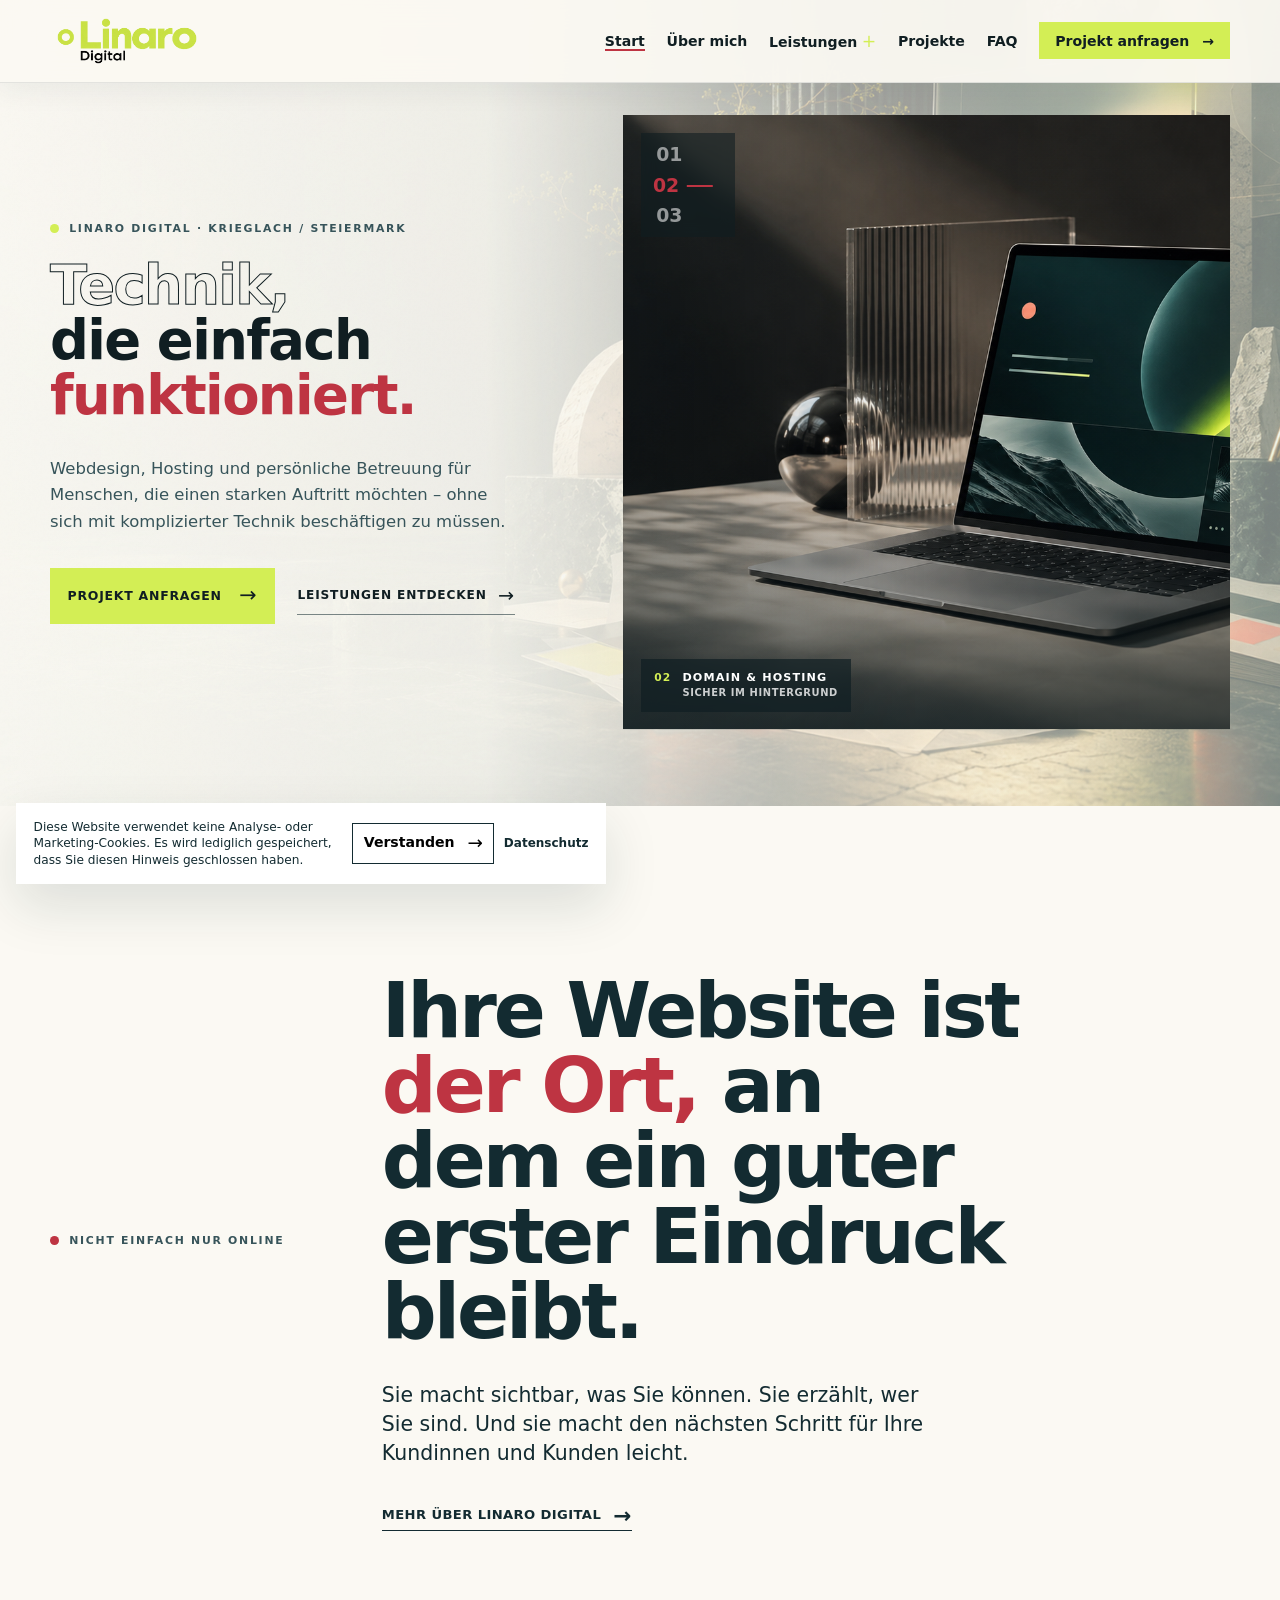
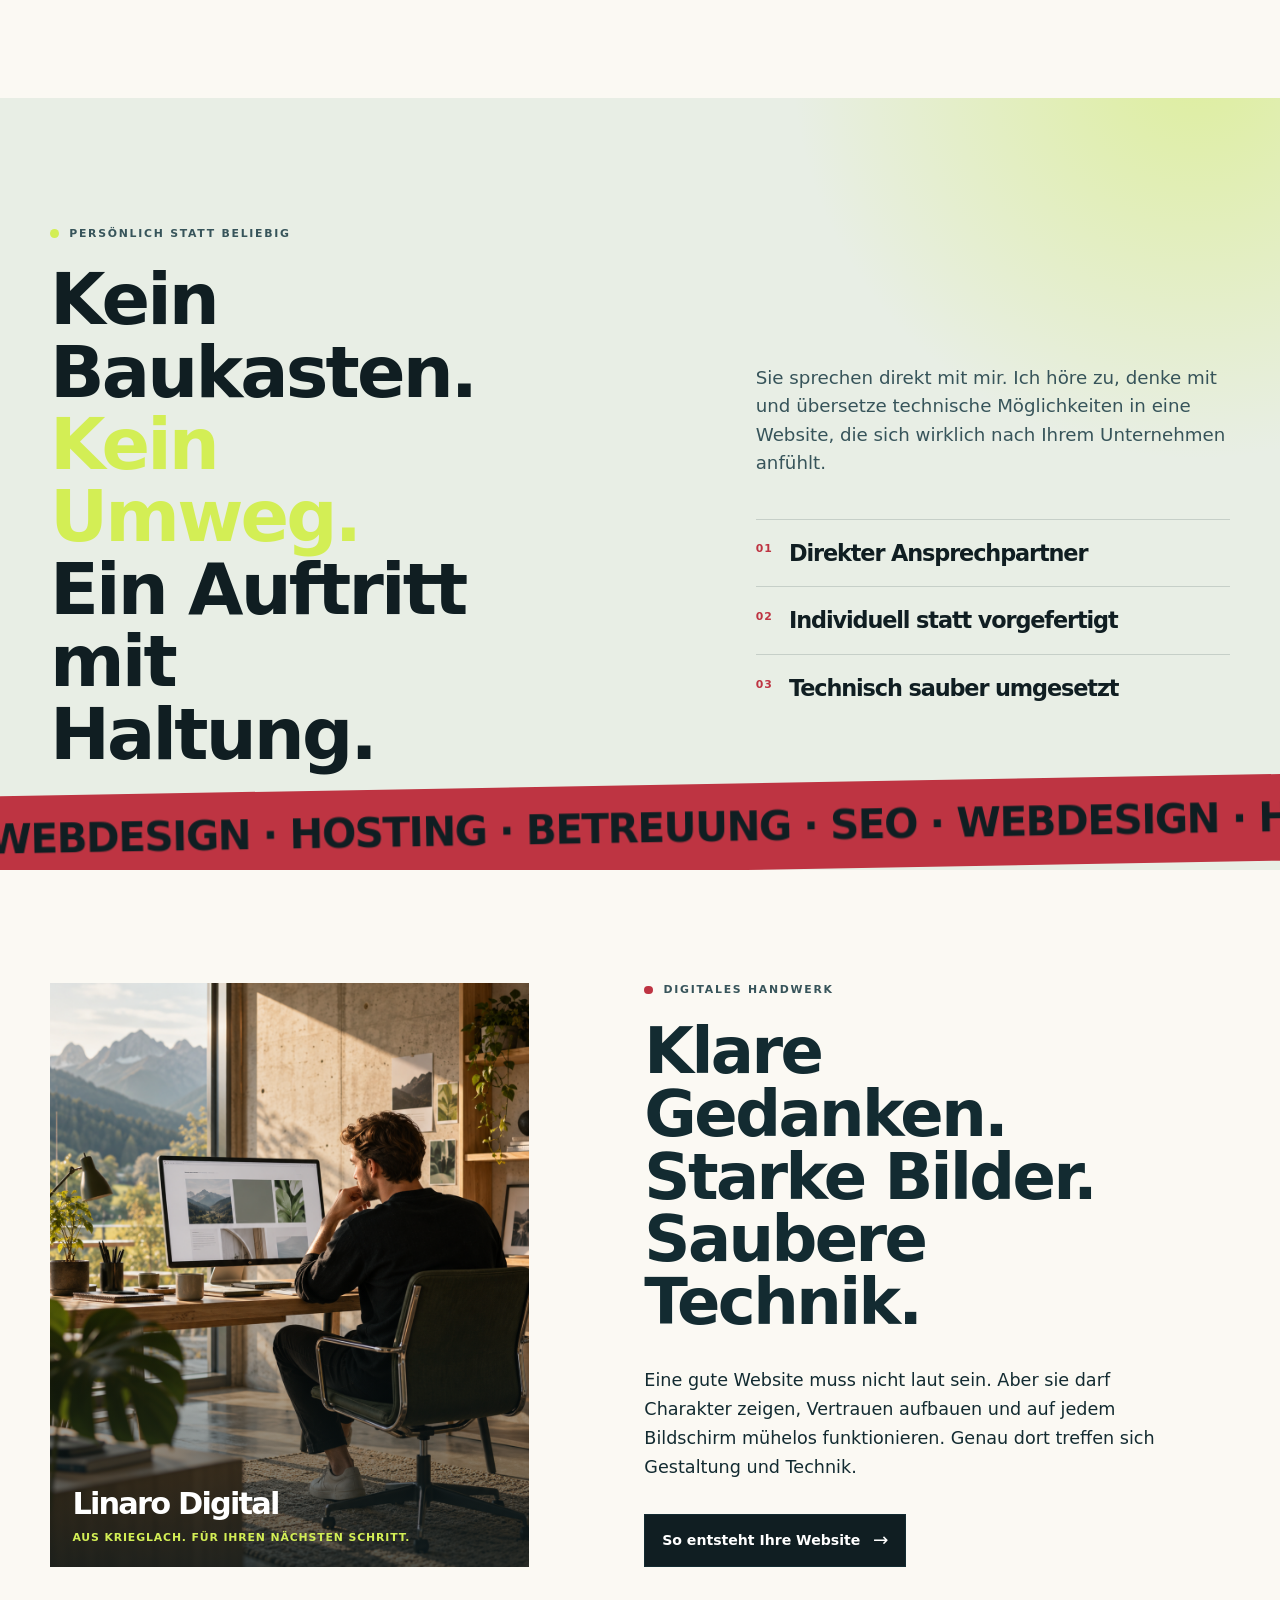
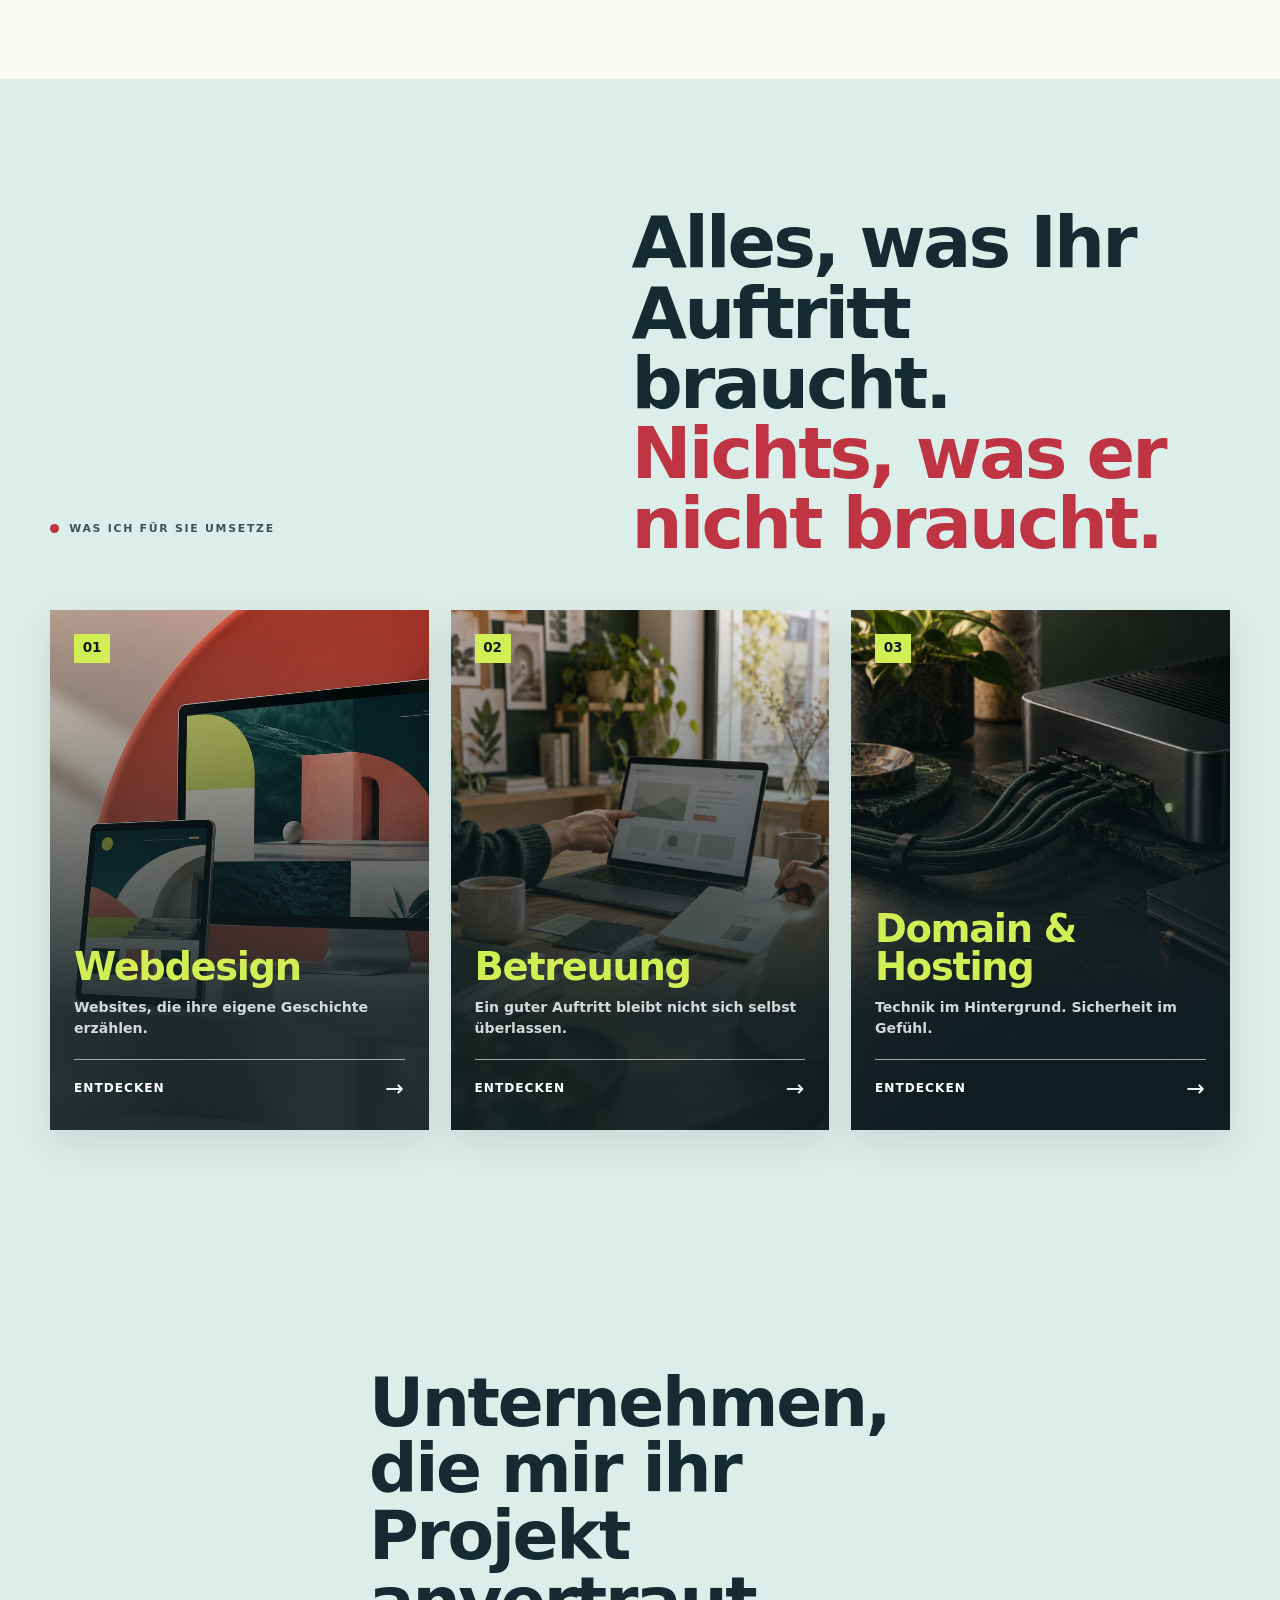
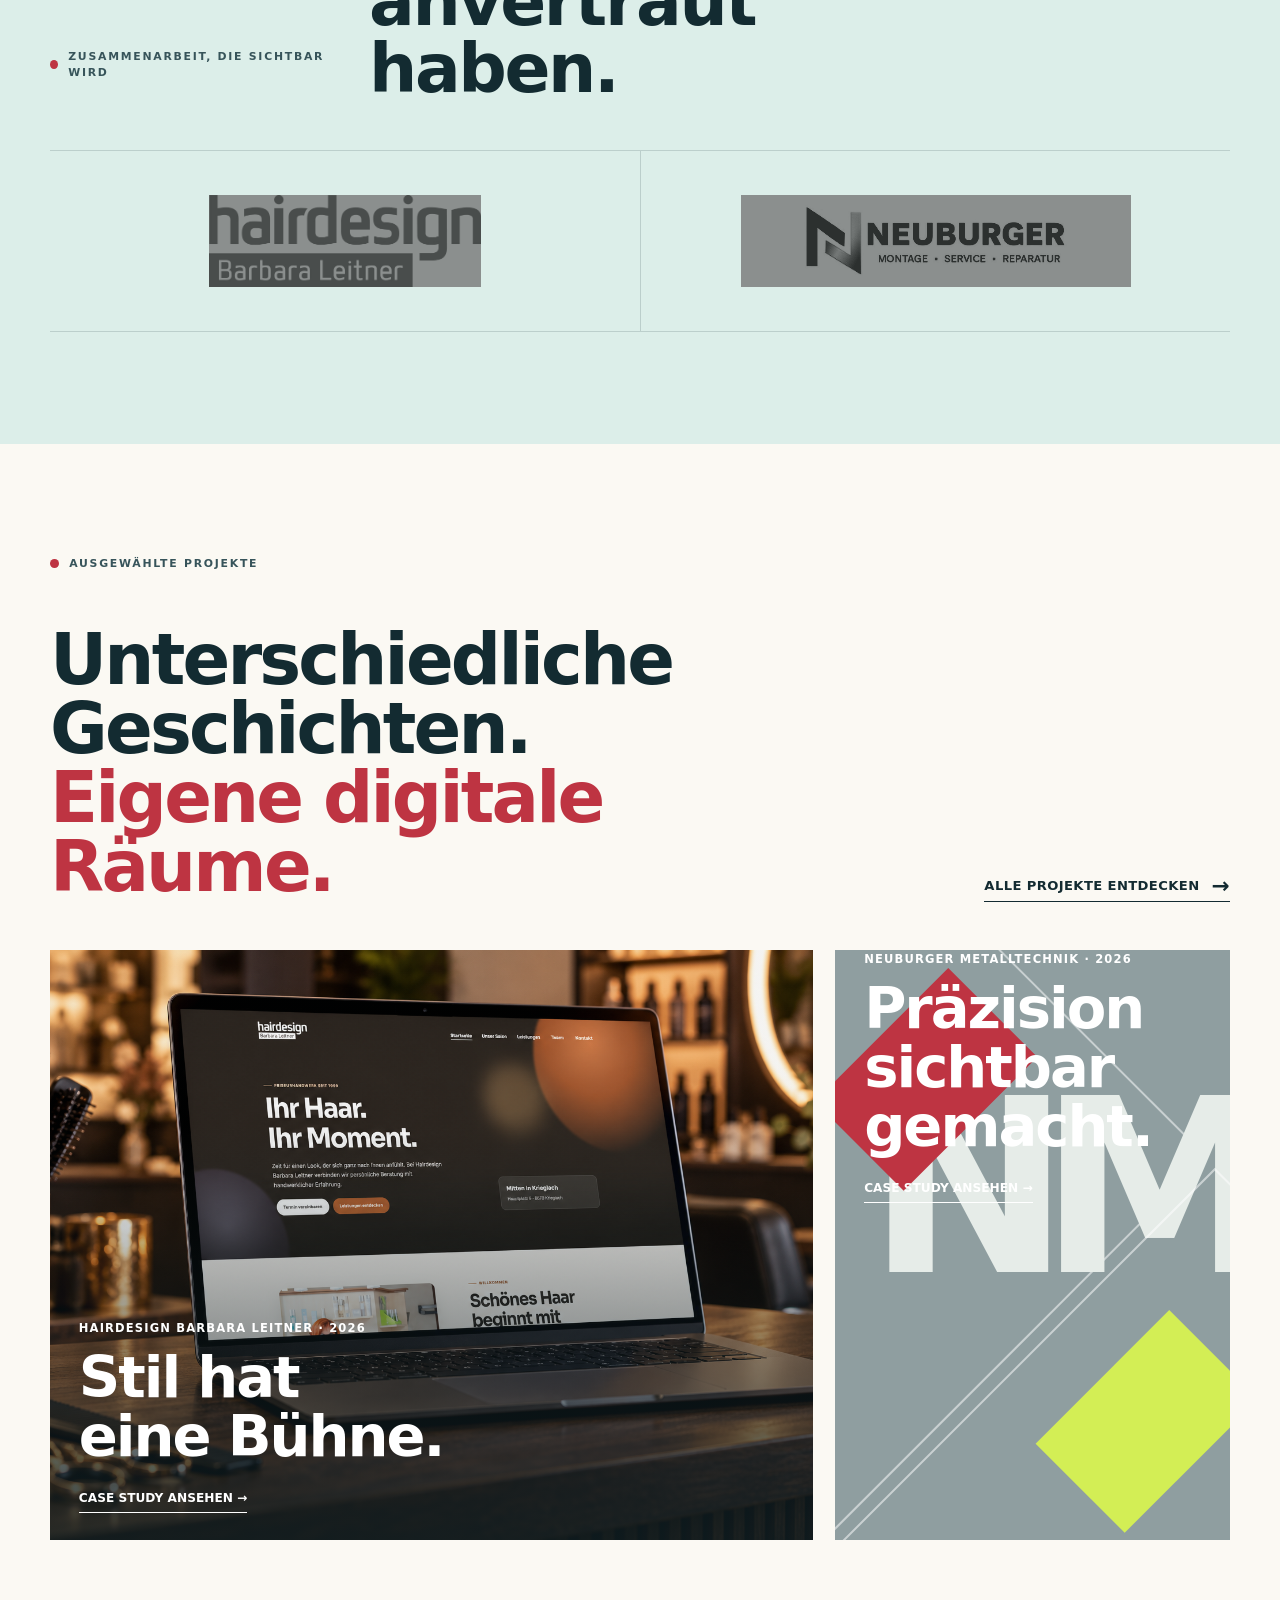
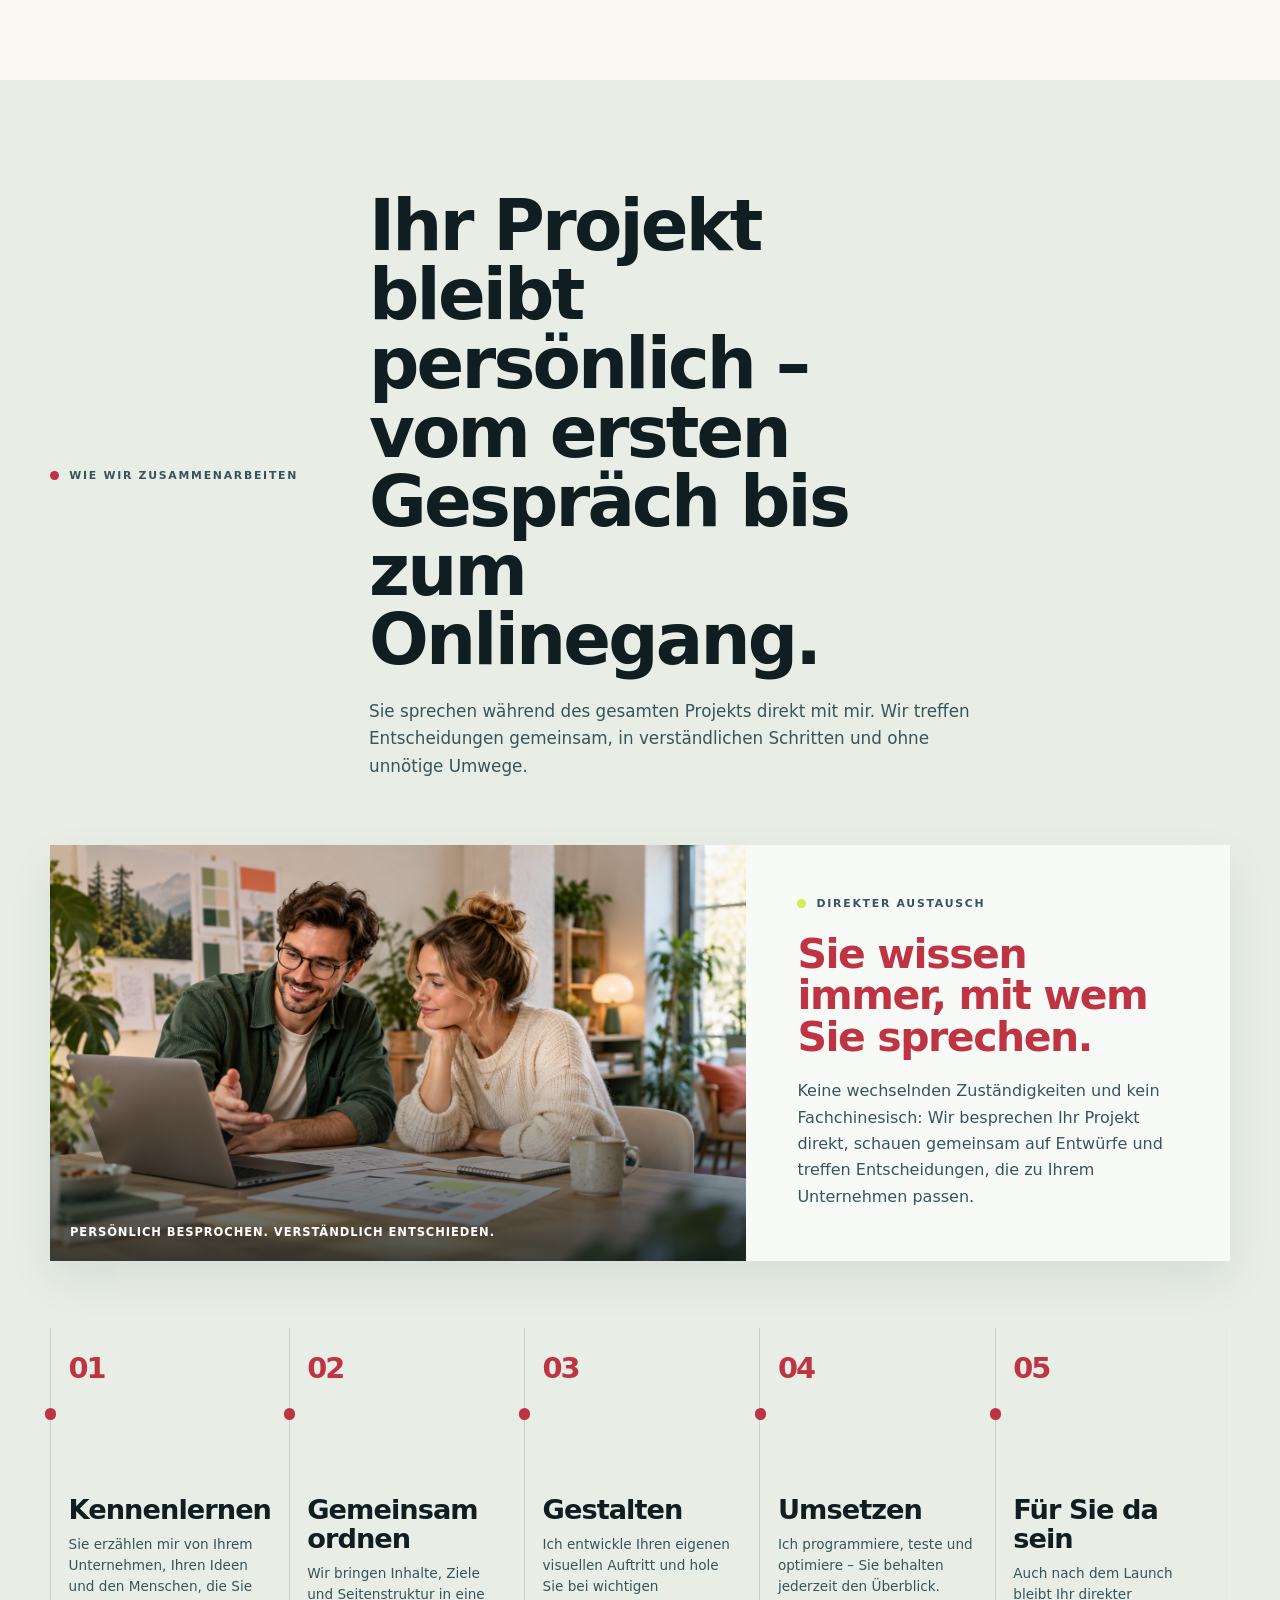
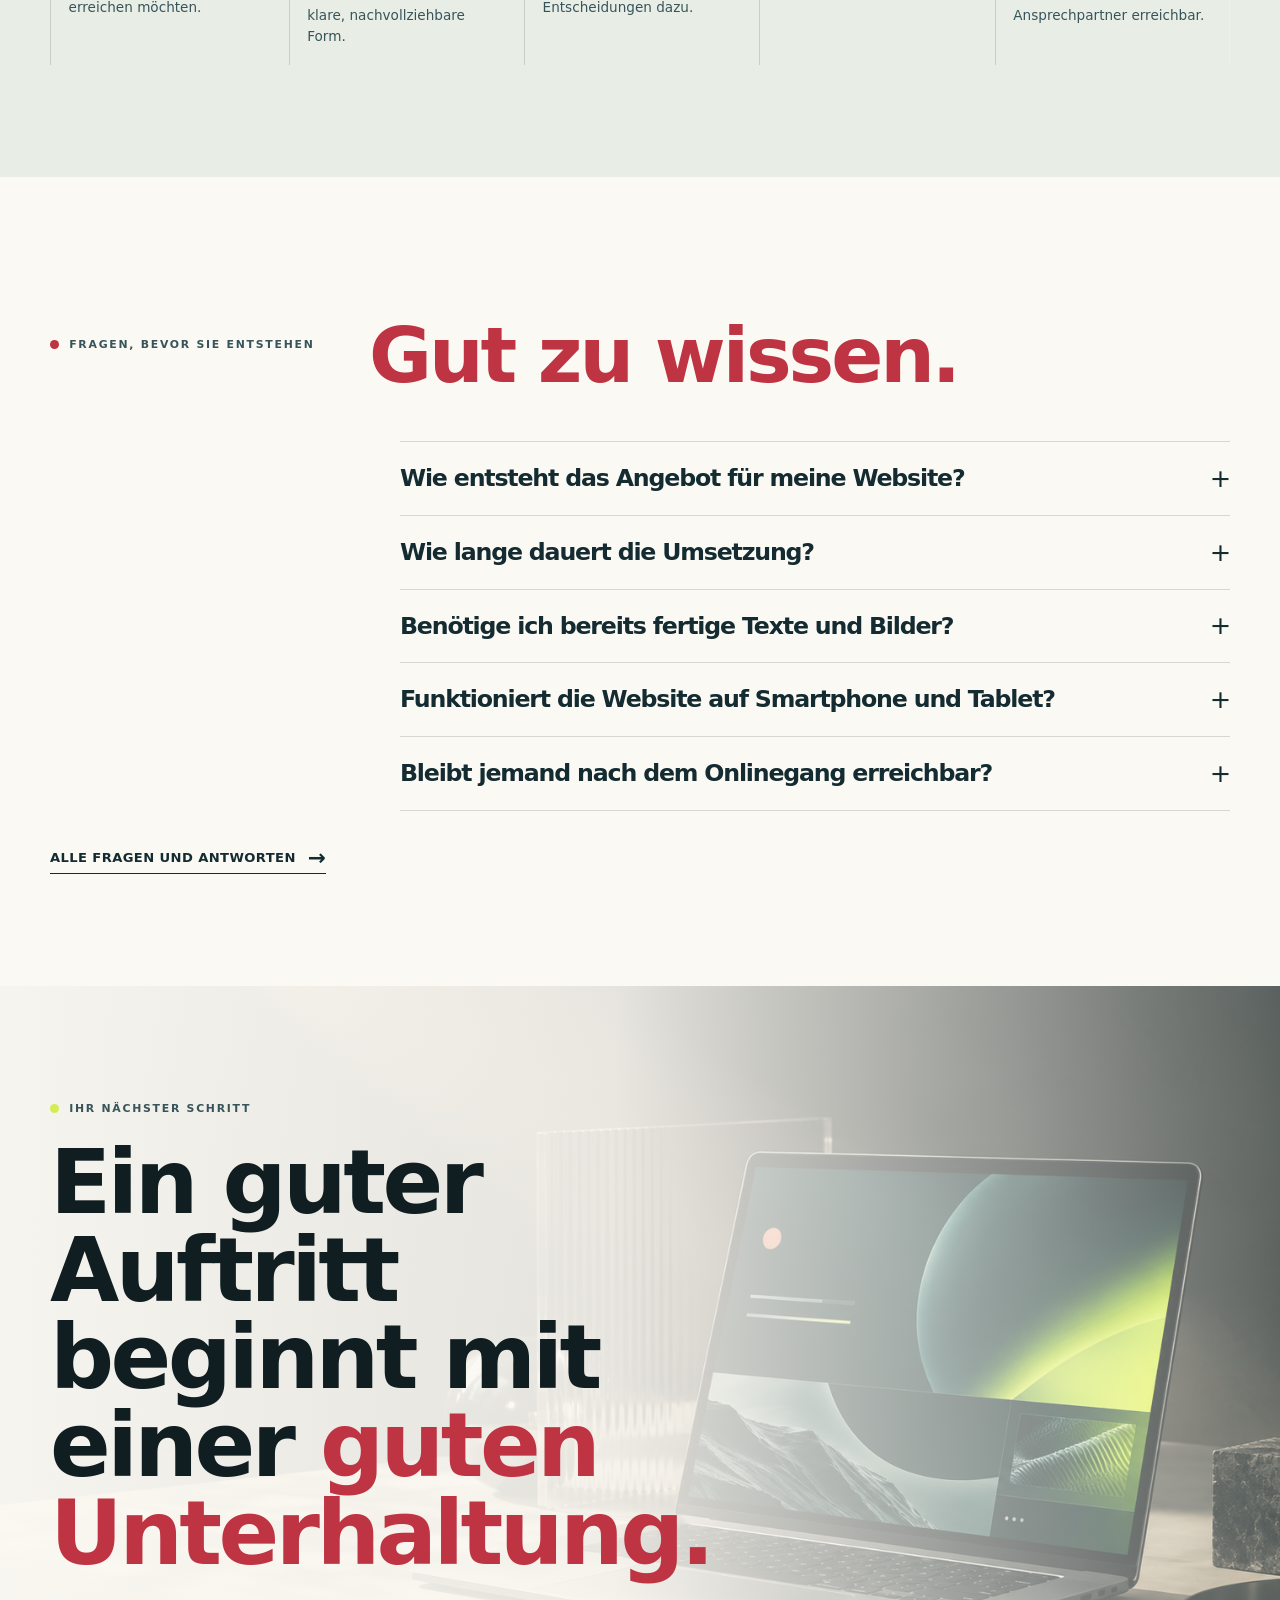
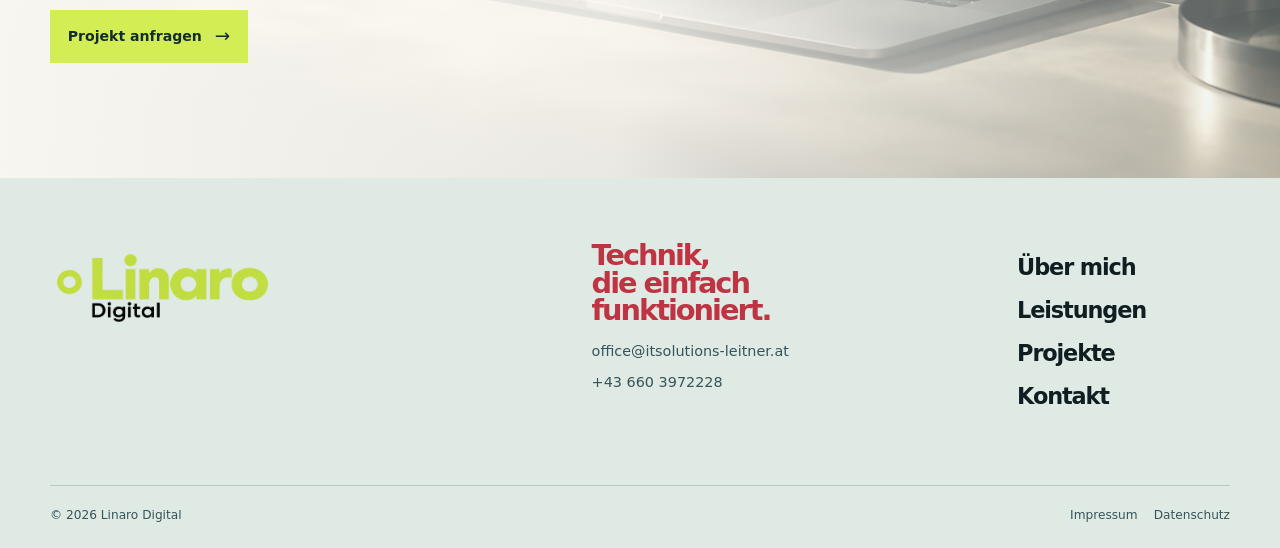
==== commit 044ec66f: "v2.0 Layout Änderung Helles Design" ====
--- a/index.html
+++ b/index.html
@@ -7,7 +7,7 @@
       name="description"
       content="Linaro Digital entwickelt hochwertige Websites und digitale Auftritte für Unternehmen, Vereine und Selbstständige in Krieglach, im Mürztal und in der Steiermark."
     />
-    <meta name="theme-color" content="#101e22" />
+    <meta name="theme-color" content="#fbf9f3" />
     <meta property="og:title" content="Linaro Digital | Webdesign, das sich nach Ihnen anfühlt" />
     <meta
       property="og:description"
--- a/css/style.css
+++ b/css/style.css
@@ -4939,3 +4939,412 @@
     transition-duration: 0.01ms;
   }
 }
+
+/* === 16. HELLER, FREUNDLICHER FARBPASS === */
+/* Helle Grundflaechen tragen den Auftritt. Dunkle Farben bleiben als gezielte
+   Kontraste fuer Text, Bilder und einzelne Interaktionen erhalten. */
+:root {
+  --paper: #fbf9f3;
+  --paper-dark: #edf1ea;
+  --cloud: #fbf9f3;
+  --white: #ffffff;
+  --aqua-light: #dceee9;
+  --sage-light: #e8eee5;
+  --lime-light: #f1f7d2;
+  --coral-light: #f7ddd9;
+}
+
+html {
+  overflow-x: hidden;
+}
+
+body {
+  background: var(--paper);
+  overflow-x: hidden;
+}
+
+/* Navigation auf allen Seiten */
+.site-header,
+.site-header--dark,
+.site-header--dark.is-scrolled {
+  background: rgba(251, 249, 243, 0.94);
+  border-color: rgba(19, 43, 49, 0.1);
+  box-shadow: 0 8px 26px rgba(19, 43, 49, 0.06);
+  color: var(--ink-deep);
+}
+.site-header--dark .brand {
+  background-image: url('../images/linaro-logo.png');
+}
+.site-header--dark .nav-links a,
+.site-header--dark .nav-links button {
+  color: var(--ink-deep);
+}
+.site-header--dark .nav-links a::after {
+  background: var(--coral);
+}
+.site-header--dark .submenu {
+  background: var(--white);
+  border-color: rgba(19, 43, 49, 0.12);
+}
+.site-header--dark .submenu a:hover {
+  background: var(--lime-light);
+  color: var(--ink-deep);
+}
+.site-header--dark .menu-toggle span {
+  background: var(--ink-deep);
+}
+
+/* Startseiten-Hero */
+.hero-premium {
+  background: linear-gradient(135deg, #fbf9f3 0%, #eef3ea 58%, #dceee9 100%);
+  color: var(--ink-deep);
+}
+.hero-premium::before {
+  background:
+    linear-gradient(
+      90deg,
+      rgba(251, 249, 243, 0.99) 0%,
+      rgba(251, 249, 243, 0.94) 38%,
+      rgba(251, 249, 243, 0.58) 66%,
+      rgba(220, 238, 233, 0.42) 100%
+    ),
+    url('../images/hero-creative-background.png') center / cover no-repeat;
+  opacity: 0.78;
+}
+.hero-premium__grain {
+  mix-blend-mode: multiply;
+  opacity: 0.035;
+}
+.hero-kicker {
+  color: var(--ink-soft);
+}
+.hero-premium h1 .outline-text {
+  -webkit-text-stroke: 1px var(--ink-deep);
+  color: transparent;
+}
+.hero-premium h1 .accent-text {
+  color: var(--coral);
+}
+.hero-premium__intro p {
+  color: var(--ink-soft);
+}
+.hero-secondary-action {
+  border-color: rgba(19, 43, 49, 0.55);
+  color: var(--ink-deep);
+}
+.hero-secondary-action:hover {
+  color: var(--coral);
+}
+.hero-premium__art::before {
+  border-color: rgba(19, 43, 49, 0.24);
+}
+.hero-frame {
+  box-shadow: 0 24px 55px rgba(19, 43, 49, 0.16);
+}
+
+/* Helle redaktionelle Flaechen auf der Startseite */
+.premium-intro,
+.image-narrative,
+.work-stage,
+.faq-premium {
+  background: var(--paper);
+}
+.statement-stage,
+.process-premium {
+  background: var(--sage-light);
+  color: var(--ink-deep);
+}
+.statement-stage::before {
+  background: radial-gradient(circle, rgba(211, 238, 85, 0.5) 0, transparent 69%);
+}
+.statement-stage__facts > p,
+.process-premium__intro,
+.process-premium__rail p,
+.process-premium__personal > div > p:last-child {
+  color: var(--ink-soft);
+}
+.statement-stage__facts li,
+.process-premium__rail li,
+.process-premium__personal {
+  border-color: rgba(19, 43, 49, 0.16);
+}
+.section-label--light,
+.process-premium .section-label--light {
+  color: var(--ink-soft);
+}
+.process-premium__personal {
+  background: rgba(255, 255, 255, 0.72);
+  box-shadow: 0 18px 42px rgba(19, 43, 49, 0.08);
+}
+.process-premium__personal h3 {
+  color: var(--coral);
+}
+.process-premium__personal figcaption {
+  color: var(--white);
+}
+.process-premium__rail li::before {
+  background: var(--coral);
+}
+.services-cinema,
+.client-stage,
+.offer-showcase,
+.project-gallery {
+  background: var(--aqua-light);
+}
+.services-cinema__grid {
+  gap: 1.35rem;
+}
+.cinema-card {
+  box-shadow: 0 14px 34px rgba(19, 43, 49, 0.1);
+}
+
+/* Unterseiten-Hero: Bild bleibt sichtbar, die Gesamtwirkung wird hell. */
+.page-hero {
+  background: linear-gradient(135deg, #fbf9f3 0%, #e8eee5 100%);
+  color: var(--ink-deep);
+}
+.page-hero::before,
+.page--webdesign .page-hero::before,
+.page--betreuung .page-hero::before,
+.page--hosting .page-hero::before,
+.page--leistungen .page-hero::before,
+.page--contact .page-hero::before,
+.page--about .page-hero::before,
+.page--references .page-hero::before {
+  background-image:
+    linear-gradient(
+      90deg,
+      rgba(251, 249, 243, 0.99) 0%,
+      rgba(251, 249, 243, 0.95) 43%,
+      rgba(251, 249, 243, 0.67) 68%,
+      rgba(232, 238, 229, 0.35) 100%
+    ),
+    var(--page-hero-image, none);
+  opacity: 1;
+}
+.page--webdesign .page-hero::before {
+  --page-hero-image: url('../images/webdesign-devices.png');
+}
+.page--betreuung .page-hero::before {
+  --page-hero-image: url('../images/collaboration-studio.png');
+}
+.page--hosting .page-hero::before {
+  --page-hero-image: url('../images/hosting-detail.png');
+}
+.page--leistungen .page-hero::before,
+.page--contact .page-hero::before {
+  --page-hero-image: url('../images/creative-workbench.png');
+}
+.page--about .page-hero::before {
+  --page-hero-image: url('../images/studio-workspace.png');
+}
+.page--references .page-hero::before {
+  --page-hero-image: url('../images/webdesign-devices.png');
+}
+.page-hero .lead,
+.page-hero .eyebrow {
+  color: var(--ink-soft);
+}
+.page-hero h1 .lime {
+  color: var(--coral);
+}
+.page-hero::after {
+  background: var(--lime);
+  border: 0;
+  opacity: 0.42;
+}
+.page--about .page-hero::after {
+  background: var(--coral-light);
+  opacity: 0.72;
+}
+
+/* Ehemals dunkle Inhaltsbereiche */
+.section--ink,
+.care-included {
+  background: var(--lime-light);
+  color: var(--ink-deep);
+}
+.section--ink .section__head p,
+.section--ink .muted,
+.section--ink .process-step p {
+  color: var(--ink-soft);
+}
+.section--ink .process-step,
+.care-included__list li {
+  border-color: rgba(19, 43, 49, 0.18);
+}
+.feature-list,
+.feature-list li {
+  border-color: rgba(19, 43, 49, 0.18);
+}
+.feature-list p {
+  color: var(--ink-soft);
+}
+.photo-addon {
+  background: var(--coral-light);
+  color: var(--ink-deep);
+}
+.photo-addon__copy > p:not(.eyebrow):not(.image-note),
+.photo-addon .image-note {
+  color: var(--ink-soft);
+}
+.photo-addon .check-list li {
+  border-color: rgba(19, 43, 49, 0.16);
+}
+.photo-addon .text-arrow {
+  color: var(--ink-deep);
+}
+
+/* Kontakt, CTAs und Abschluss */
+.contact-section {
+  background: linear-gradient(135deg, #fbf9f3 0%, #dceee9 100%);
+}
+.contact-form {
+  background: var(--white);
+  box-shadow: 18px 18px 0 rgba(190, 52, 66, 0.12);
+  color: var(--ink-deep);
+}
+.contact-form::before {
+  background: radial-gradient(circle, rgba(211, 238, 85, 0.42), transparent 68%);
+}
+.contact-form__head {
+  border-color: rgba(19, 43, 49, 0.14);
+}
+.contact-form__head p,
+.contact-form .field label,
+.contact-form .checkbox,
+.contact-form__footer .image-note {
+  color: var(--ink-soft);
+}
+.contact-form .field input,
+.contact-form .field textarea,
+.contact-form .field select {
+  border-color: rgba(19, 43, 49, 0.35);
+  color: var(--ink-deep);
+}
+.contact-form .checkbox .text-link {
+  color: var(--coral);
+}
+.cta-band,
+.page--references main > .section--ink:last-child {
+  background:
+    linear-gradient(
+      90deg,
+      rgba(241, 247, 210, 0.98),
+      rgba(220, 238, 233, 0.94) 58%,
+      rgba(247, 221, 217, 0.72)
+    ),
+    url('../images/creative-workbench.png') center 54% / cover no-repeat;
+  color: var(--ink-deep);
+}
+.cta-band::before {
+  display: none;
+}
+.cta-band::after {
+  border-color: rgba(19, 43, 49, 0.2);
+}
+.cta-band .button--primary {
+  background: var(--ink-deep);
+  border-color: var(--ink-deep);
+  color: var(--white);
+}
+.cta-band .button--primary:hover {
+  background: var(--coral);
+  border-color: var(--coral);
+}
+.closing-stage {
+  background: var(--aqua-light);
+  color: var(--ink-deep);
+}
+.closing-stage::after {
+  background: linear-gradient(
+    90deg,
+    rgba(251, 249, 243, 0.98) 0%,
+    rgba(251, 249, 243, 0.9) 48%,
+    rgba(220, 238, 233, 0.35) 100%
+  );
+}
+.closing-stage h2 span {
+  color: var(--coral);
+}
+
+/* Betreuungspakete und Footer */
+.care-card--featured {
+  background: var(--lime-light);
+  border-color: rgba(19, 43, 49, 0.18);
+  color: var(--ink-deep);
+}
+.care-card--featured .care-card__top,
+.care-card--featured li {
+  border-color: rgba(19, 43, 49, 0.16);
+}
+.care-card--featured > p {
+  color: var(--ink-soft);
+}
+.care-card--featured h3,
+.care-card--featured .text-arrow {
+  color: var(--coral);
+}
+.site-footer,
+.site-footer--premium {
+  background: #dfeae4;
+  color: var(--ink-deep);
+}
+.footer-brand,
+.site-footer--premium .footer-brand {
+  background-image: url('../images/linaro-logo.png');
+}
+.footer-title,
+.footer-premium__top > div:nth-child(2) p {
+  color: var(--coral);
+}
+.footer-premium__top > div:nth-child(2),
+.site-footer .muted,
+.footer-bottom {
+  color: var(--ink-soft);
+}
+.footer-bottom {
+  border-color: rgba(19, 43, 49, 0.18);
+}
+.footer-links a:hover,
+.footer-premium__top a:hover {
+  color: var(--coral);
+}
+
+@media (max-width: 850px) {
+  .site-header--dark .nav-links {
+    background: var(--paper);
+  }
+  .site-header--dark .nav-links a,
+  .site-header--dark .nav-links button {
+    color: var(--ink-deep);
+  }
+  .site-header--dark .submenu {
+    background: transparent;
+  }
+  .hero-premium::before {
+    background:
+      linear-gradient(
+        180deg,
+        rgba(251, 249, 243, 0.99) 0%,
+        rgba(251, 249, 243, 0.94) 50%,
+        rgba(220, 238, 233, 0.72) 100%
+      ),
+      url('../images/hero-creative-background.png') 62% center / cover no-repeat;
+  }
+  .page-hero::before,
+  .page--webdesign .page-hero::before,
+  .page--betreuung .page-hero::before,
+  .page--hosting .page-hero::before,
+  .page--leistungen .page-hero::before,
+  .page--contact .page-hero::before,
+  .page--about .page-hero::before,
+  .page--references .page-hero::before {
+    background-image: linear-gradient(
+      180deg,
+      rgba(251, 249, 243, 0.99) 0%,
+      rgba(251, 249, 243, 0.94) 63%,
+      rgba(232, 238, 229, 0.8) 100%
+    );
+  }
+}
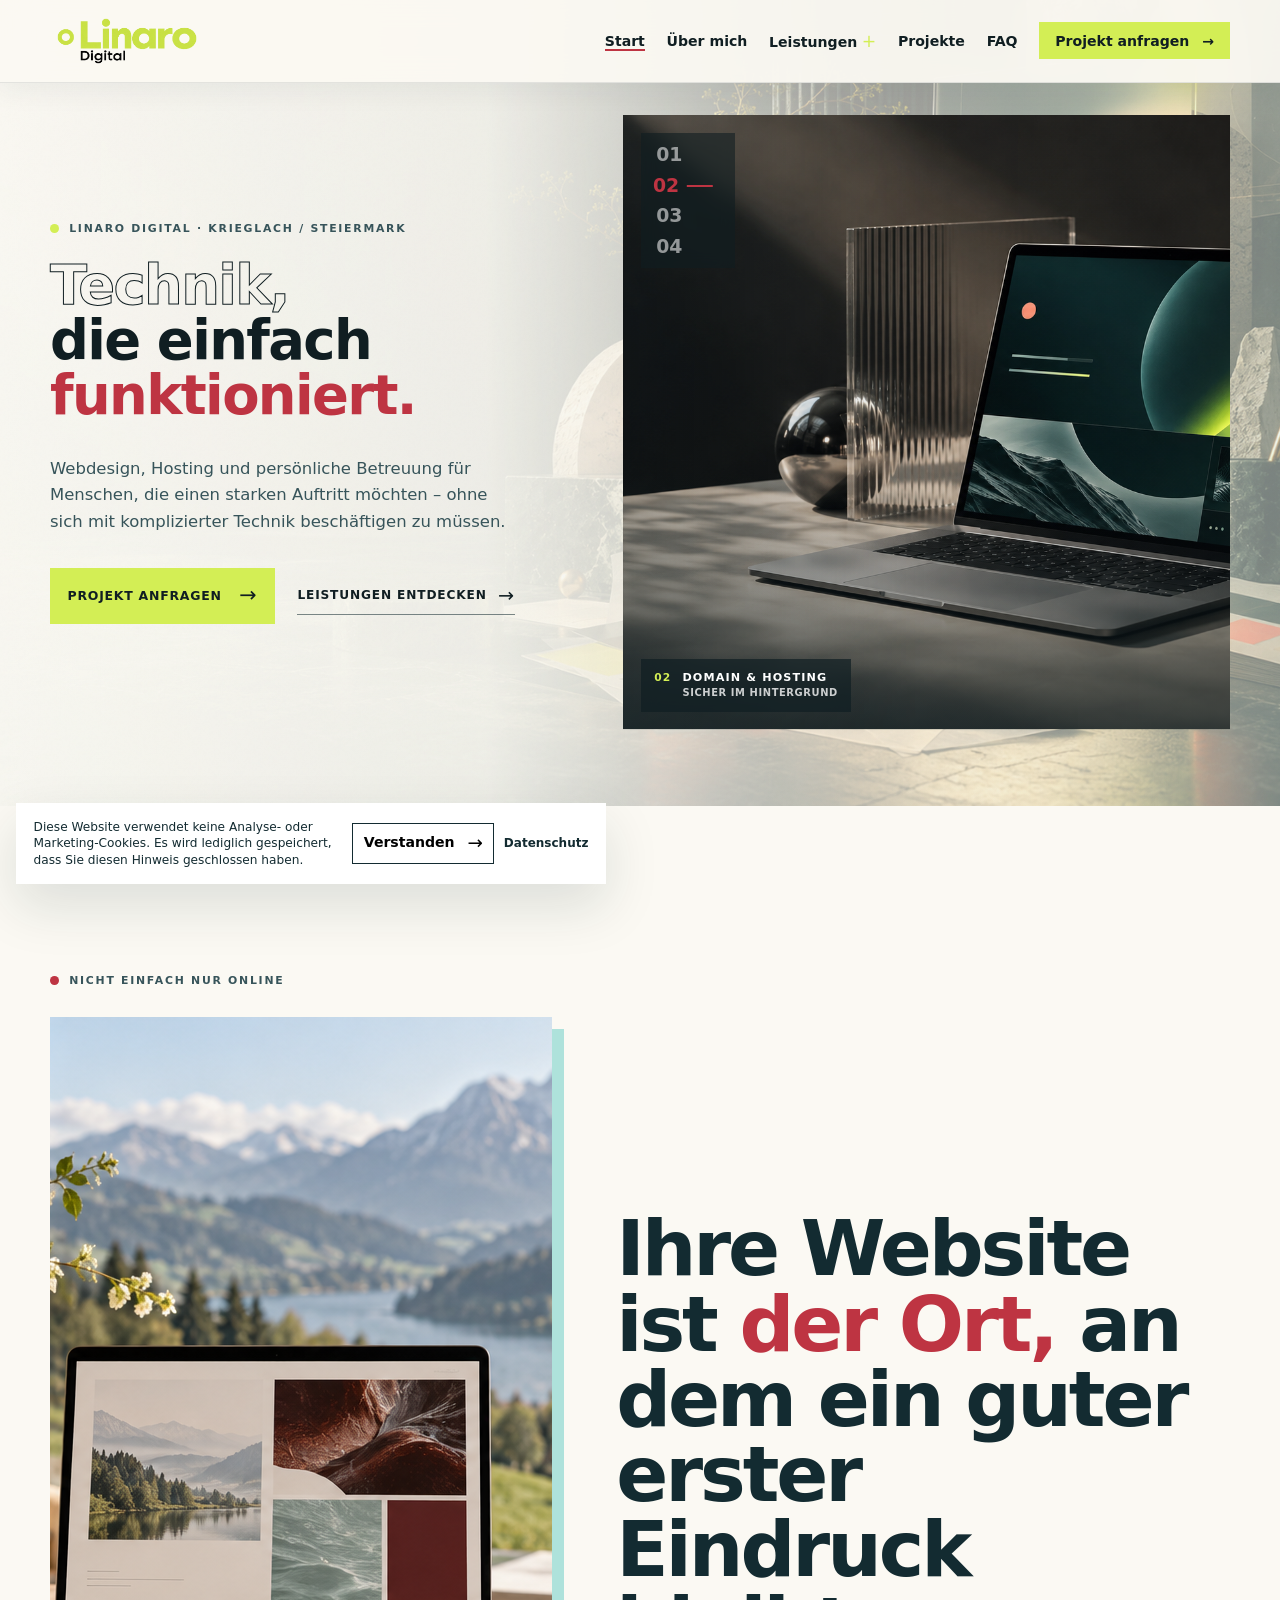
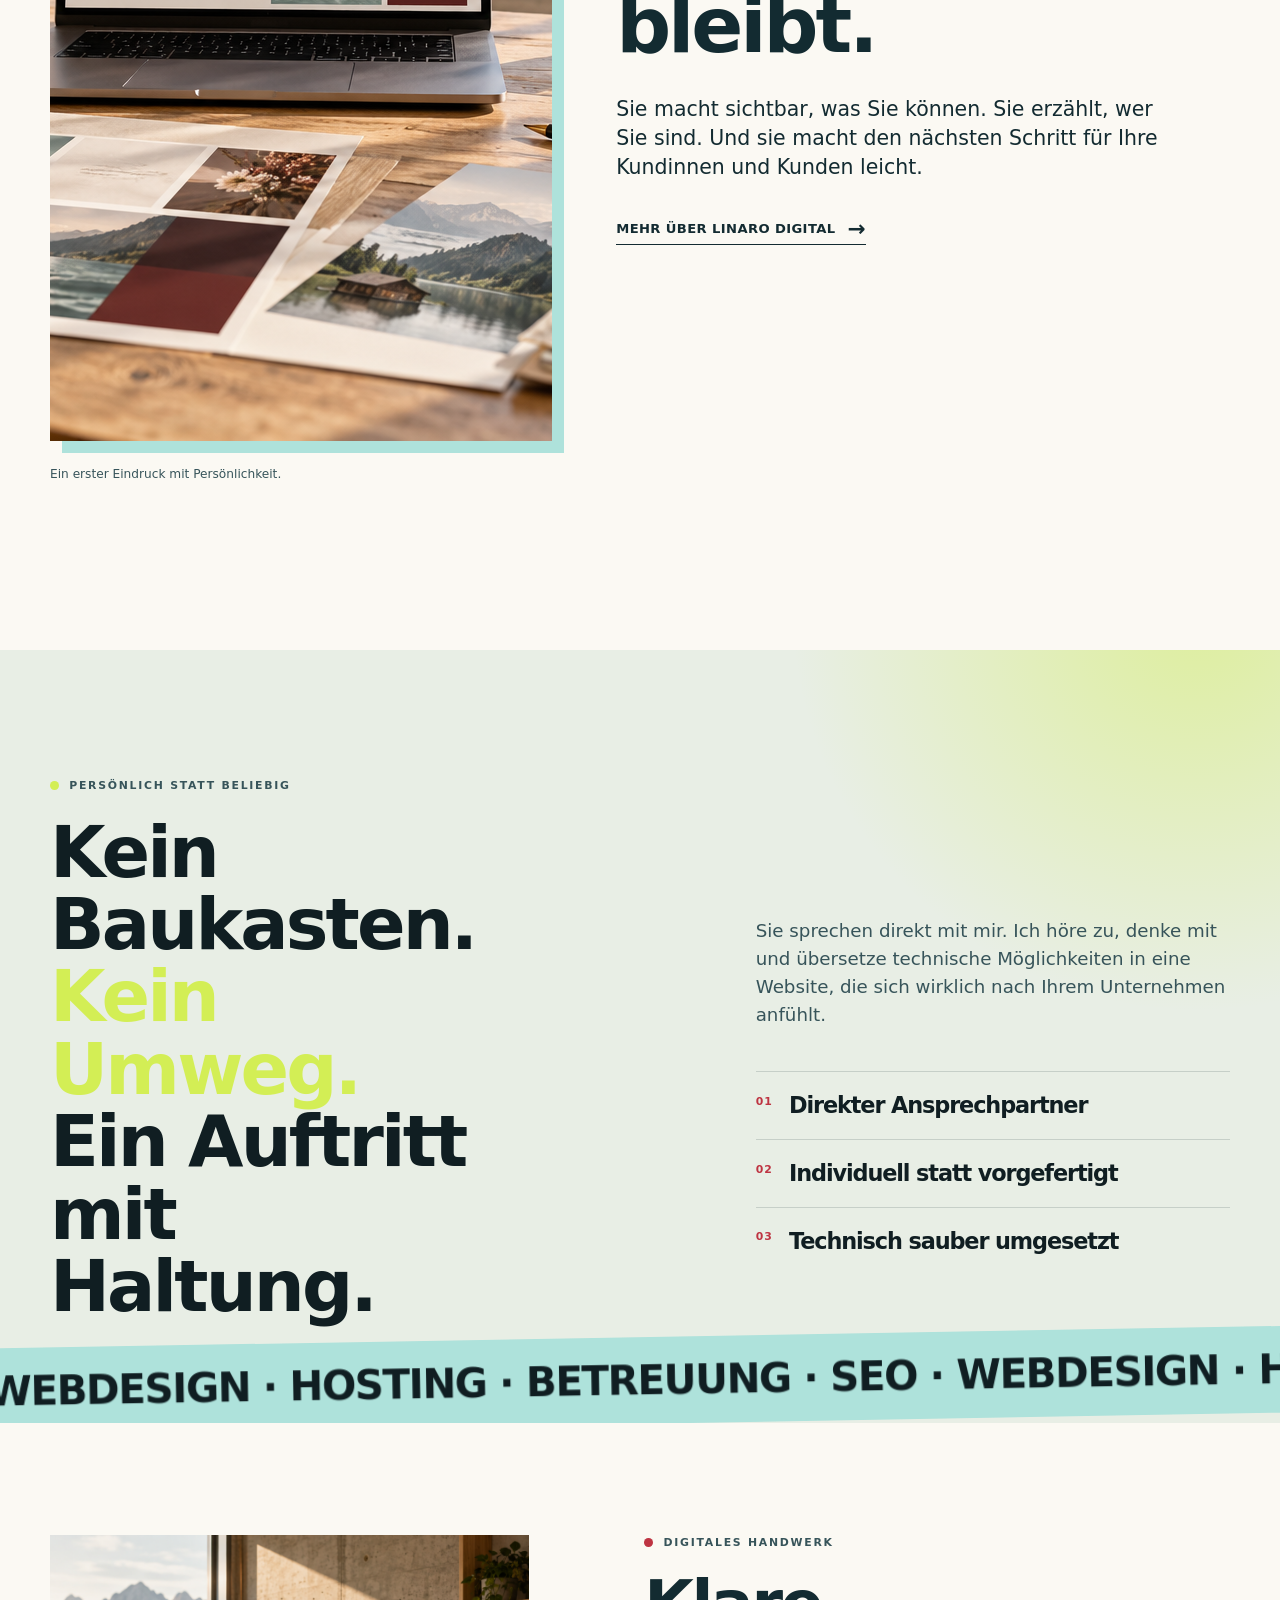
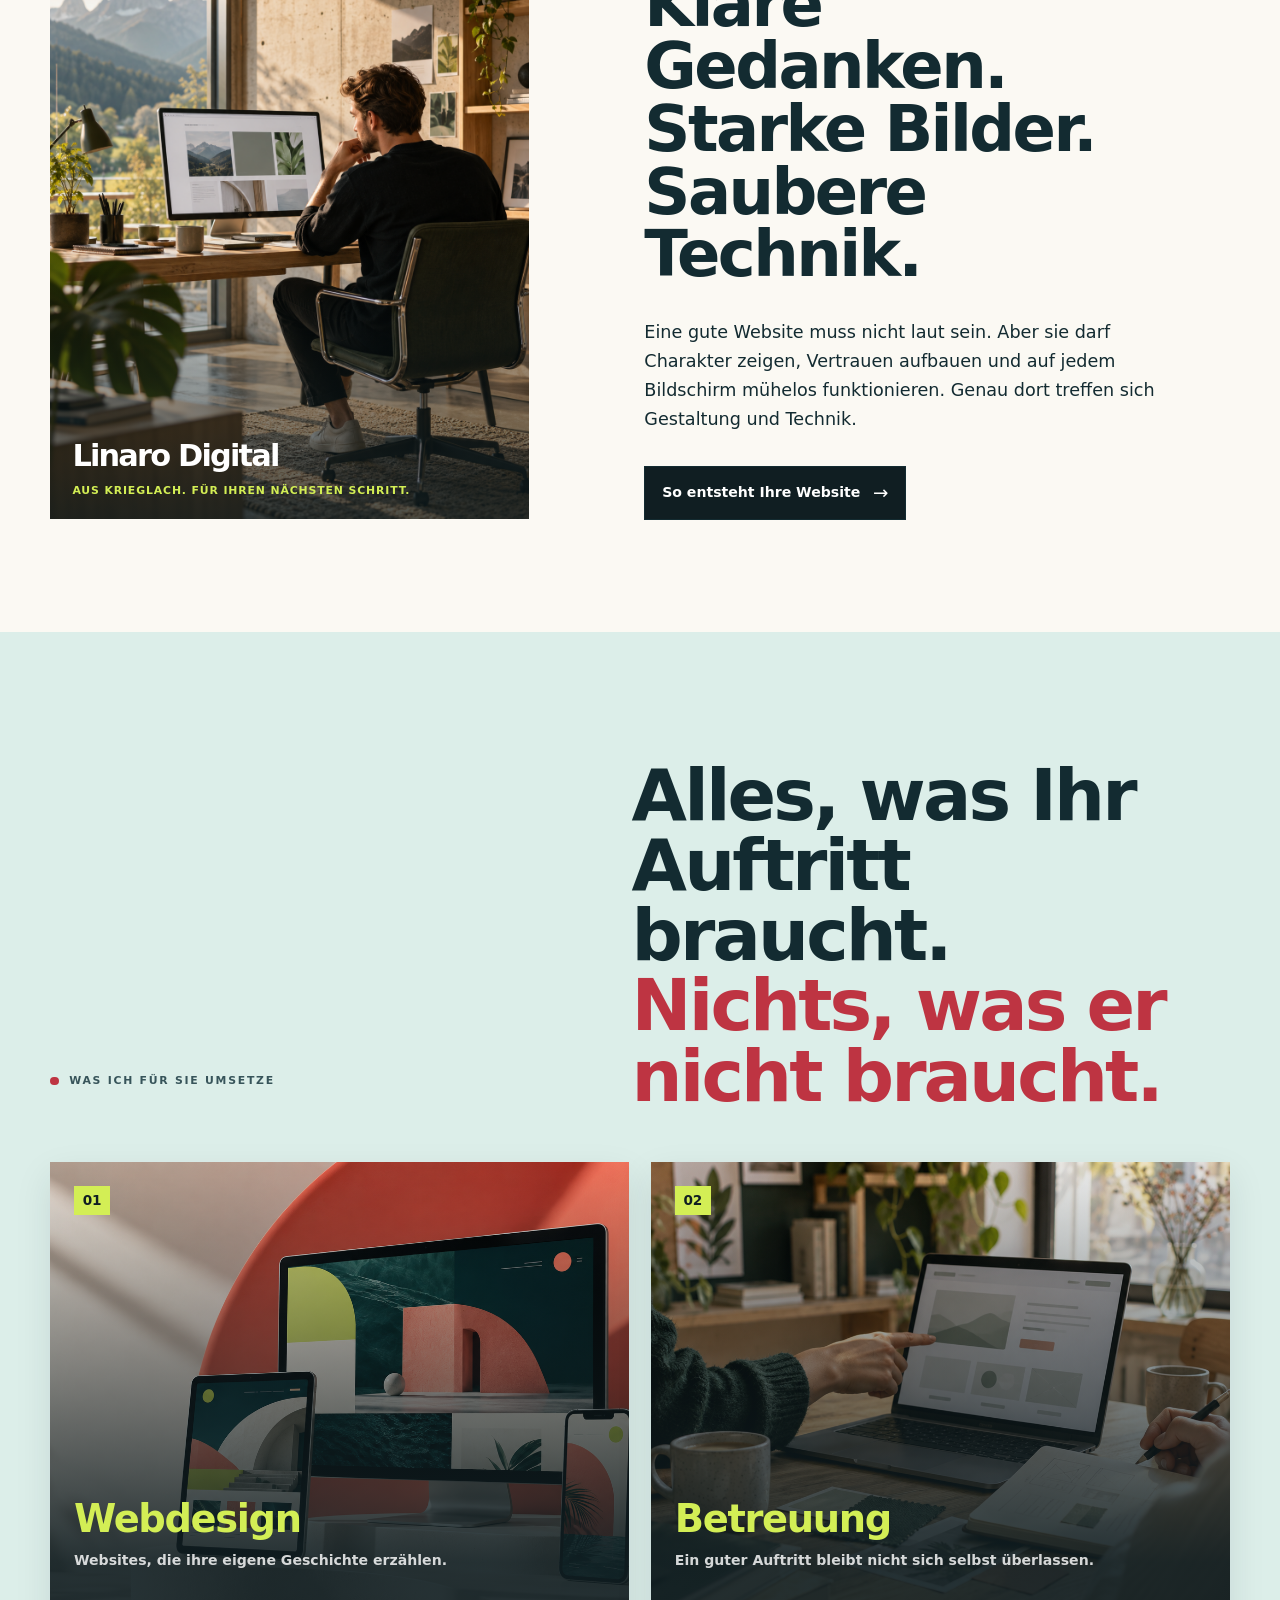
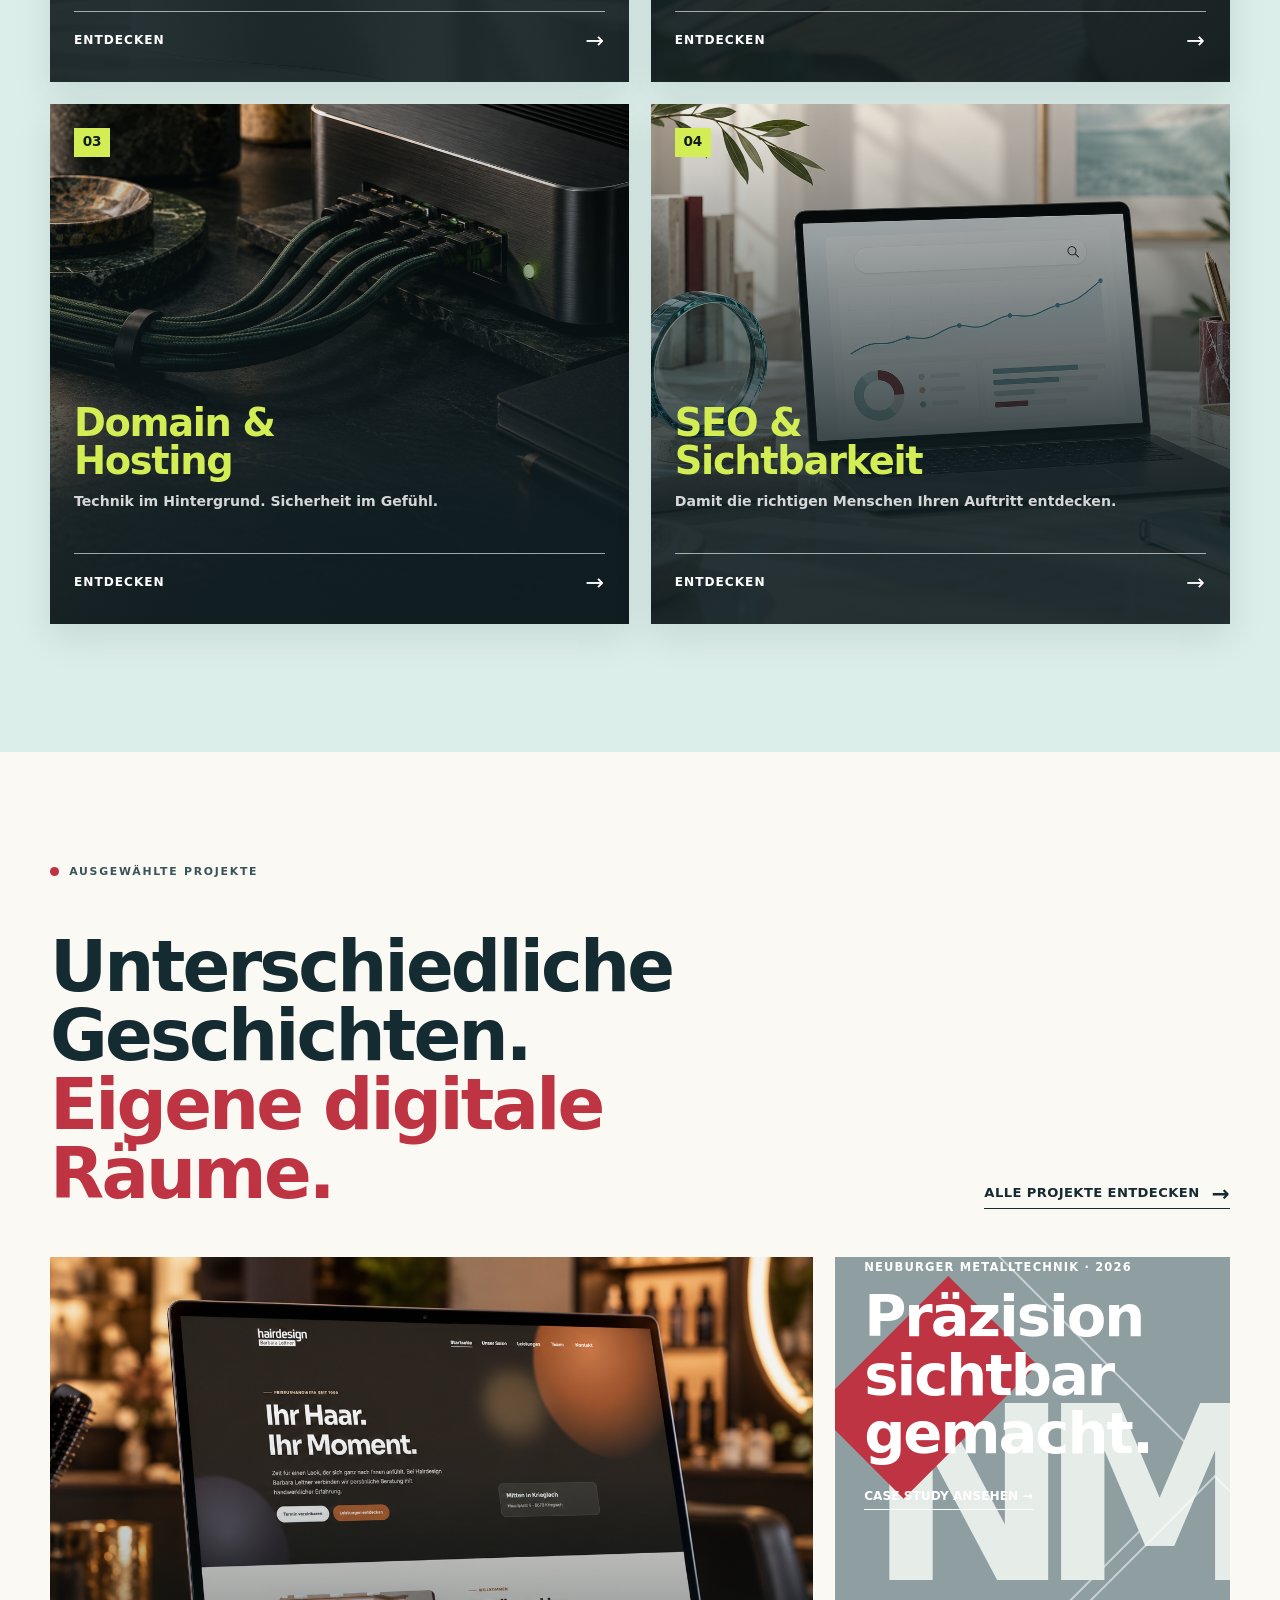
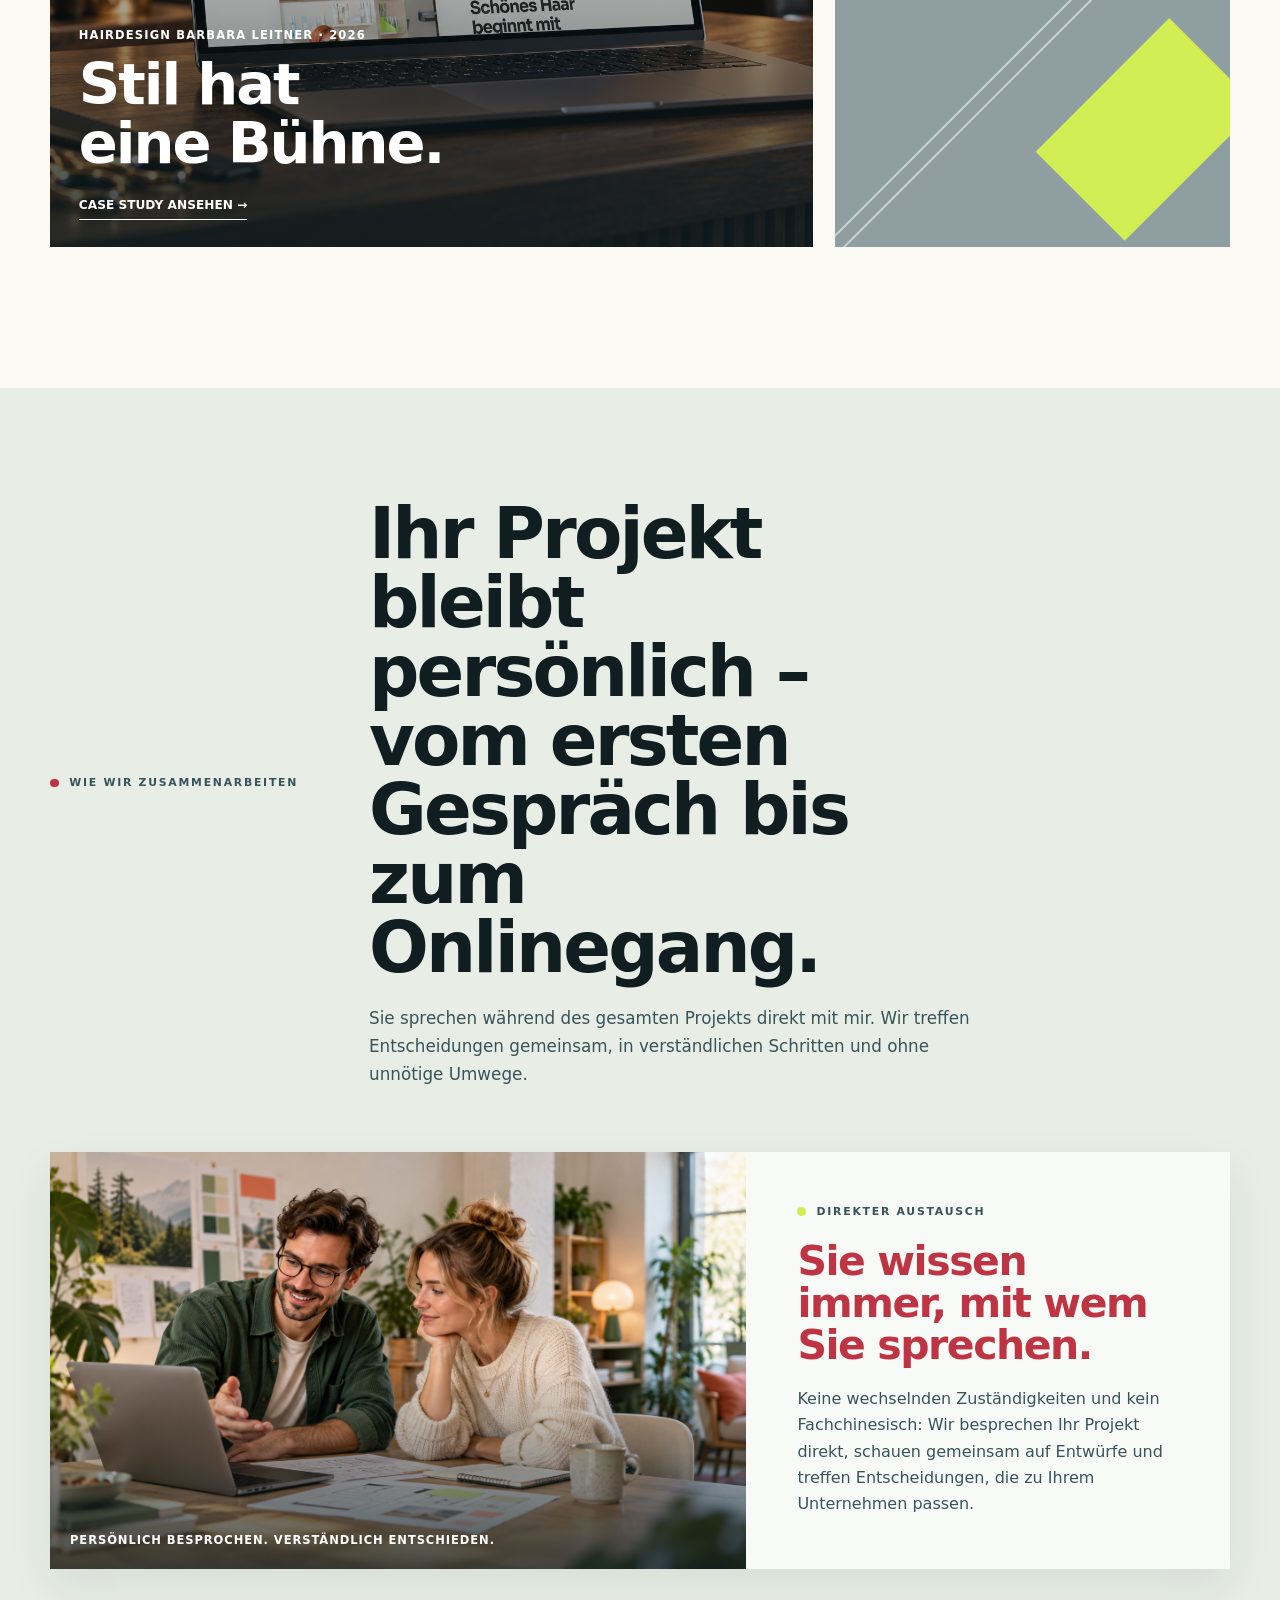
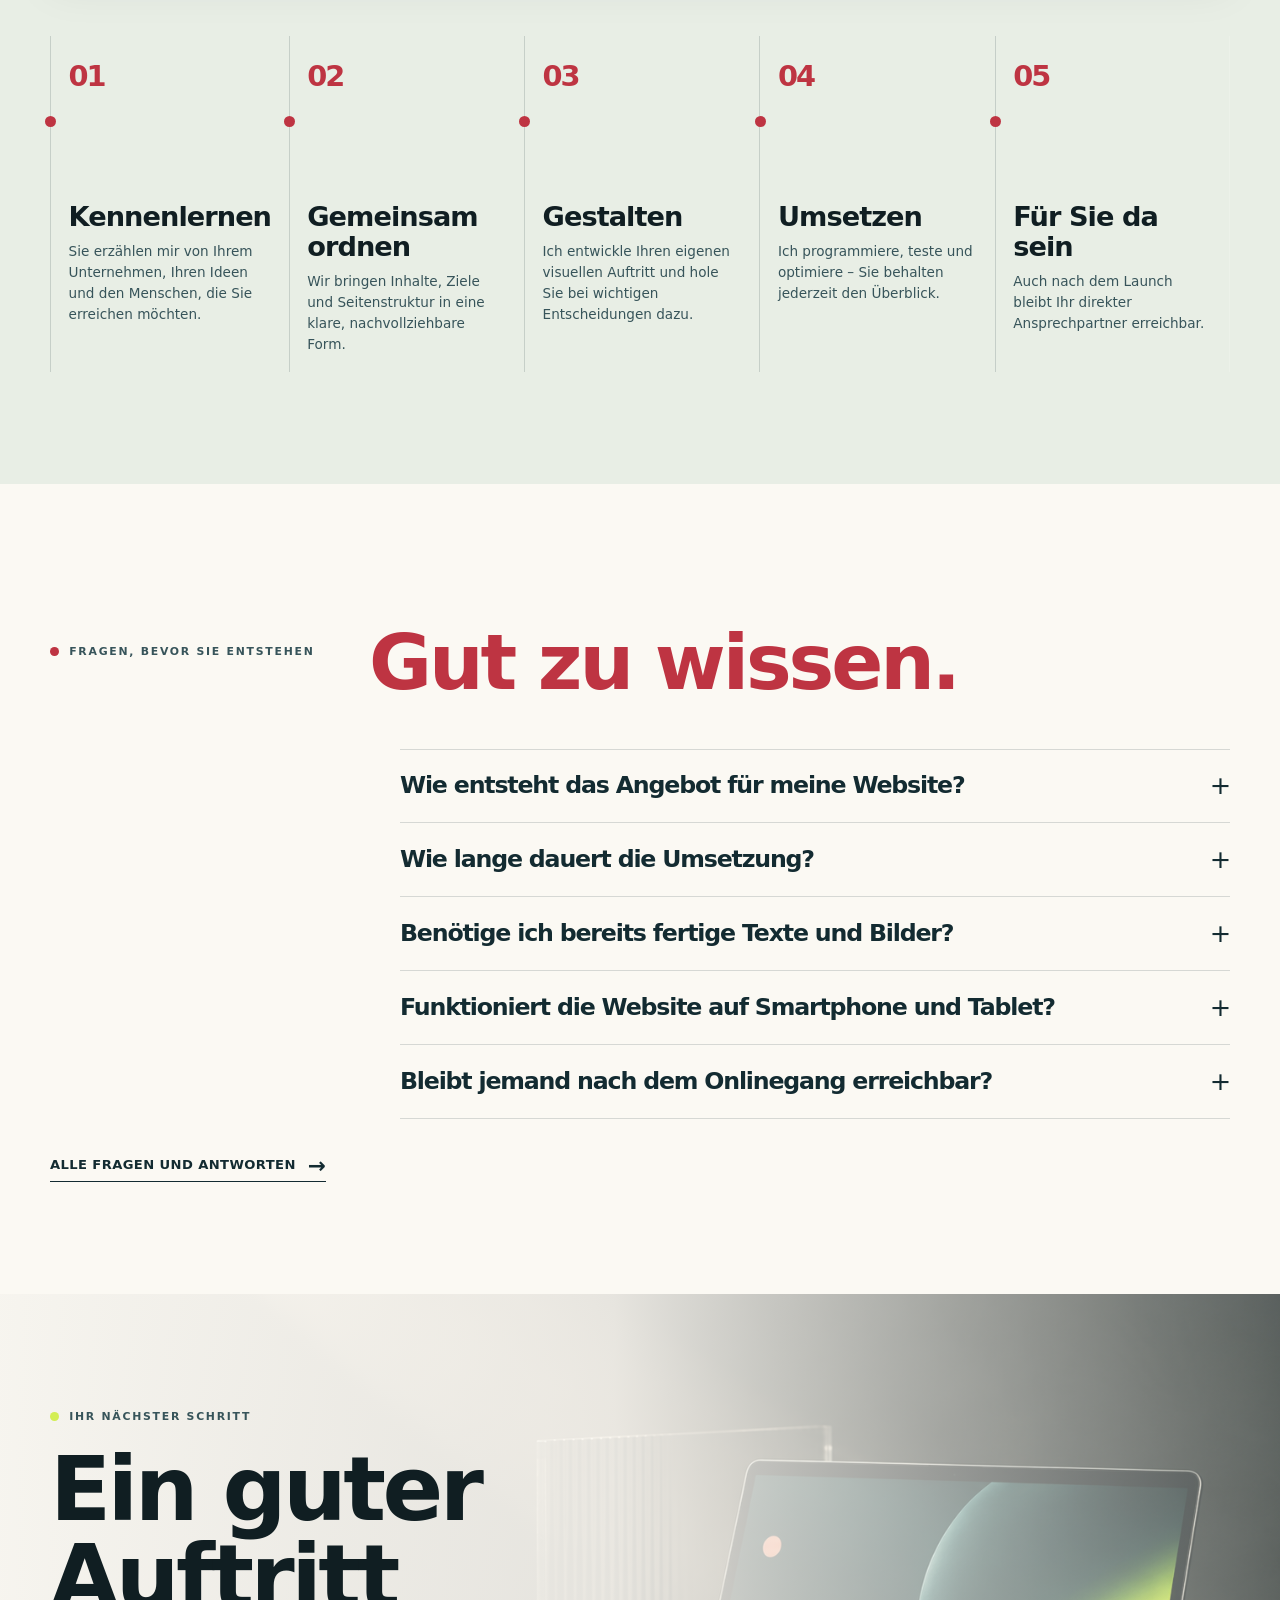
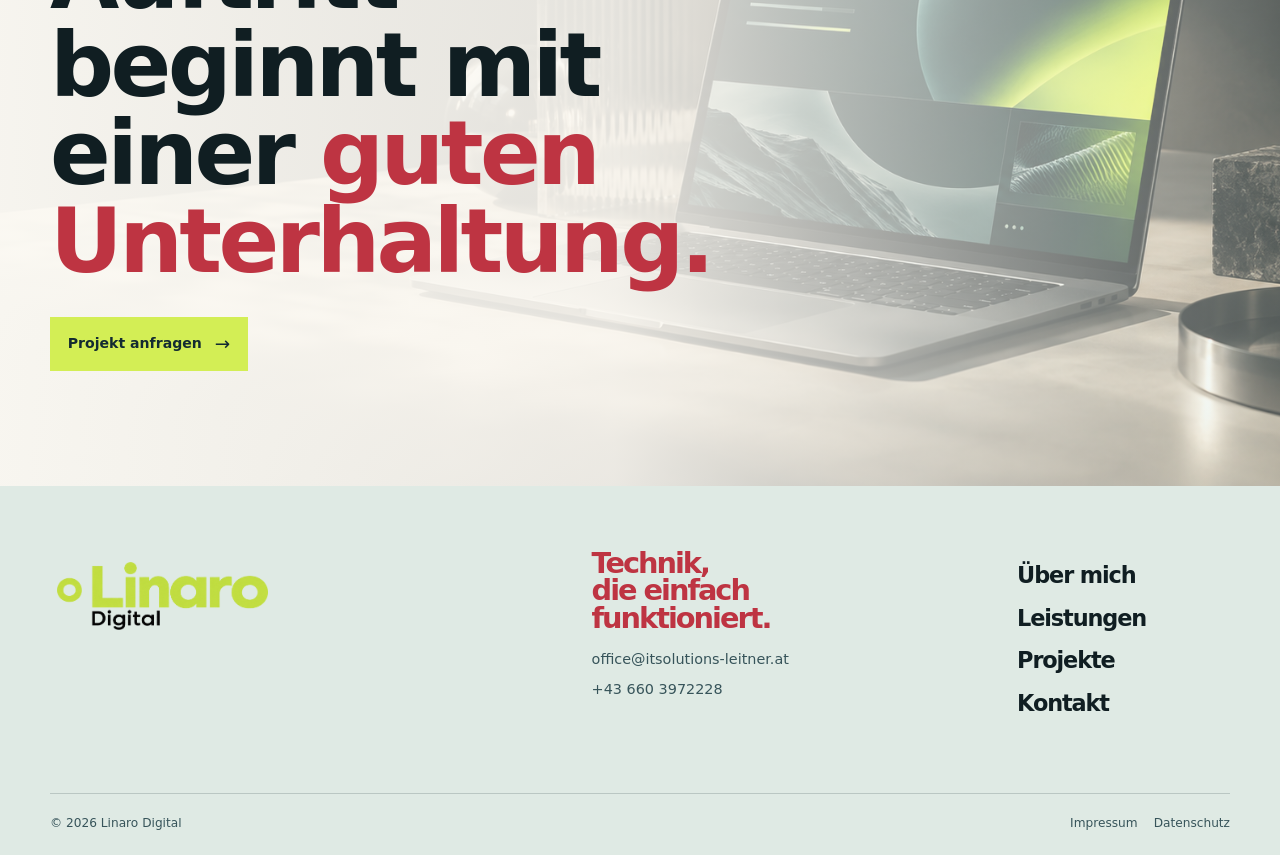
==== commit e77aa163: "v3.0 Layout Anpassungen, Leistung Ergänzung SEO" ====
--- a/index.html
+++ b/index.html
@@ -11,7 +11,7 @@
     <meta property="og:title" content="Linaro Digital | Webdesign, das sich nach Ihnen anfühlt" />
     <meta
       property="og:description"
-      content="Webdesign, Hosting und persönliche Betreuung aus der Steiermark."
+      content="Webdesign, Hosting, SEO und persönliche Betreuung aus der Steiermark."
     />
     <meta property="og:type" content="website" />
     <meta
@@ -68,6 +68,7 @@
               <li><a href="webdesign.html">Webdesign</a></li>
               <li><a href="betreuung.html">Betreuung</a></li>
               <li><a href="domain-hosting.html">Domain &amp; Hosting</a></li>
+              <li><a href="seo.html">SEO &amp; Sichtbarkeit</a></li>
             </ul>
           </li>
           <li><a href="referenzen.html">Projekte</a></li>
@@ -147,6 +148,12 @@
                 ><em>Digitales Handwerk aus der Steiermark</em>
               </figcaption>
             </figure>
+            <figure class="hero-frame" data-slide>
+              <img src="images/seo-visibility.png" width="1536" height="1024"
+                alt="Suchoberfläche und Analysekurve mit einer blauen Glaslupe als SEO-Motiv"
+                loading="eager" decoding="async" />
+              <figcaption><span>04</span><strong>SEO &amp; Sichtbarkeit</strong><em>Von den Richtigen gefunden werden</em></figcaption>
+            </figure>
             <div class="hero-slider-controls" aria-label="Motiv auswählen">
               <button
                 class="is-active"
@@ -171,6 +178,9 @@
               >
                 03
               </button>
+              <button type="button" data-slide-control aria-label="Motiv 4 anzeigen" aria-current="false">
+                04
+              </button>
             </div>
           </div>
         </div>
@@ -178,7 +188,15 @@
 
       <section class="premium-intro" id="intro">
         <div class="container premium-intro__grid">
-          <p class="section-label reveal">Nicht einfach nur online</p>
+            <div class="premium-intro__visual reveal">
+              <p class="section-label">Nicht einfach nur online</p>
+              <figure>
+                <img src="images/intro-first-impression.png" width="1536" height="1024"
+                  alt="Kreativer Arbeitsplatz mit Website-Entwurf, Bildideen und Blick auf die Berglandschaft"
+                  loading="lazy" decoding="async" />
+                <figcaption>Ein erster Eindruck mit Persönlichkeit.</figcaption>
+              </figure>
+            </div>
           <div class="reveal delay-1">
             <h2>Ihre Website ist <em>der Ort,</em> an dem ein guter erster Eindruck bleibt.</h2>
             <p class="premium-lead">
@@ -254,7 +272,7 @@
               <span>Nichts, was er nicht braucht.</span>
             </h2>
           </div>
-          <div class="services-cinema__grid">
+          <div class="services-cinema__grid services-cinema__grid--four">
             <a class="cinema-card cinema-card--design reveal" data-tilt href="webdesign.html"
               ><span class="cinema-card__media"
                 ><img
@@ -284,7 +302,7 @@
               <span class="cinema-card__action">Entdecken <b>→</b></span></a
             >
             <a
-              class="cinema-card cinema-card--hosting reveal delay-2"
+              class="cinema-card cinema-card--hosting reveal"
               data-tilt
               href="domain-hosting.html"
               ><span class="cinema-card__media"
@@ -300,46 +318,14 @@
               <p>Technik im Hintergrund. Sicherheit im Gefühl.</p>
               <span class="cinema-card__action">Entdecken <b>→</b></span></a
             >
-          </div>
-        </div>
-      </section>
-
-      <section class="client-stage section" aria-labelledby="client-stage-title">
-        <div class="container">
-          <div class="client-stage__head reveal">
-            <p class="section-label">Zusammenarbeit, die sichtbar wird</p>
-            <div>
-              <h2 id="client-stage-title">Unternehmen, die mir ihr Projekt anvertraut haben.</h2>
-            </div>
-          </div>
-          <div class="client-stage__logos">
-            <a
-              class="client-logo reveal"
-              href="referenzen.html#hairdesign"
-              aria-label="Referenz Hairdesign Barbara Leitner ansehen"
-            >
-              <img
-                src="images/HD-Leitner-Logo_rgb.jpg"
-                width="652"
-                height="221"
-                alt="Hairdesign Barbara Leitner"
-                loading="lazy"
-                decoding="async"
-              />
-            </a>
-            <a
-              class="client-logo client-logo--neuburger reveal delay-1"
-              href="referenzen.html#neuburger"
-              aria-label="Referenz Neuburger Metalltechnik ansehen"
-            >
-              <img
-                src="images/Logo_Neuburger Metalltechnik.jpg"
-                width="1024"
-                height="1024"
-                alt="Neuburger Metalltechnik"
-                loading="lazy"
-                decoding="async"
-              />
+            <a class="cinema-card cinema-card--seo reveal delay-1" data-tilt href="seo.html">
+              <span class="cinema-card__media"><img src="images/seo-visibility.png" width="1536" height="1024"
+                alt="Suchmaschinenoptimierung mit Suchoberfläche, Analysekurve und blauer Glaslupe"
+                loading="lazy" decoding="async" /></span>
+              <span class="cinema-card__index">04</span>
+              <h3>SEO &amp; Sichtbarkeit</h3>
+              <p>Damit die richtigen Menschen Ihren Auftritt entdecken.</p>
+              <span class="cinema-card__action">Entdecken <b>→</b></span>
             </a>
           </div>
         </div>
--- a/css/style.css
+++ b/css/style.css
@@ -1544,7 +1544,25 @@
 .premium-intro__grid {
   display: grid;
   gap: 4rem;
-  grid-template-columns: minmax(150px, 0.48fr) minmax(0, 1.52fr);
+  align-items: center;
+  grid-template-columns: minmax(0, 0.9fr) minmax(0, 1.1fr);
+}
+.premium-intro__visual {
+  min-width: 0;
+}
+.premium-intro__visual figure {
+  margin: 1.8rem 0 0;
+}
+.premium-intro__visual img {
+  aspect-ratio: 4 / 5;
+  object-fit: cover;
+  width: 100%;
+  box-shadow: 12px 12px 0 var(--aqua);
+}
+.premium-intro__visual figcaption {
+  color: var(--ink-soft);
+  font-size: 0.76rem;
+  margin-top: 1.5rem;
 }
 .premium-intro h2 {
   font-size: clamp(2.9rem, 6vw, 6.1rem);
@@ -1623,7 +1641,7 @@
   padding-top: 0.35rem;
 }
 .statement-stage__ribbon {
-  background: var(--coral);
+  background: var(--aqua);
   color: var(--ink-deep);
   margin-top: 1rem;
   overflow: hidden;
@@ -2470,27 +2488,47 @@
   background: transparent;
   display: flex;
   justify-content: center;
-  min-height: 180px;
+  min-height: 230px;
   overflow: hidden;
-  padding: clamp(1.5rem, 3vw, 2.4rem);
+  padding: 3rem clamp(1.5rem, 3vw, 2.4rem) 4.5rem;
   position: relative;
   transition:
     background-color 0.3s ease,
     opacity 0.3s ease;
 }
+.client-logo::after {
+  bottom: 1.5rem;
+  color: var(--ink-soft);
+  content: 'Projekt entdecken ↗';
+  font-size: 0.7rem;
+  font-weight: 600;
+  letter-spacing: 0.08em;
+  position: absolute;
+  text-transform: uppercase;
+  transition: color 0.3s ease, transform 0.3s ease;
+}
 .client-logo + .client-logo {
   border-left: 1px solid rgba(19, 43, 49, 0.16);
 }
 .client-logo:hover,
 .client-logo:focus-visible {
-  background: rgba(255, 255, 255, 0.55);
+  background: rgba(255, 255, 255, 0.4);
+}
+.client-logo:hover::after,
+.client-logo:focus-visible::after {
+  color: var(--coral);
+  transform: translateY(-2px);
+}
+.client-logo:focus-visible {
+  outline: 2px solid var(--ink-soft);
+  outline-offset: -4px;
 }
 .client-logo img {
-  filter: grayscale(1) brightness(0.48) contrast(1.7);
-  height: 92px;
+  filter: grayscale(1) brightness(0.75) contrast(2);
+  height: 112px;
   mix-blend-mode: multiply;
   object-fit: contain;
-  opacity: 0.8;
+  opacity: 1;
   transition:
     filter 0.3s ease,
     opacity 0.3s ease,
@@ -2498,13 +2536,13 @@
   width: min(78%, 390px);
 }
 .client-logo--neuburger img {
+  filter: grayscale(1) contrast(1.15);
   object-fit: cover;
   object-position: center;
+  opacity: 0.58;
 }
 .client-logo:hover img,
 .client-logo:focus-visible img {
-  filter: grayscale(1) brightness(0.36) contrast(1.9);
-  opacity: 1;
   transform: scale(1.035);
 }
 
@@ -2574,7 +2612,8 @@
 
 @media (max-width: 560px) {
   .client-logo {
-    min-height: 150px;
+    min-height: 180px;
+    padding: 2rem 1.5rem 4rem;
   }
   .client-logo img {
     height: 76px;
@@ -4867,22 +4906,22 @@
   transform: translateX(0.3rem);
 }
 .project-reveal:hover > img,
-.project-reveal:focus > img,
-.project-reveal:focus-within > img,
+.project-reveal:focus-visible > img,
+.project-reveal:has(:focus-visible) > img,
 .project-reveal.is-active > img {
   filter: saturate(0.55);
   opacity: 0.22;
   transform: scale(1.045);
 }
 .project-reveal:hover .project-reveal__veil,
-.project-reveal:focus .project-reveal__veil,
-.project-reveal:focus-within .project-reveal__veil,
+.project-reveal:focus-visible .project-reveal__veil,
+.project-reveal:has(:focus-visible) .project-reveal__veil,
 .project-reveal.is-active .project-reveal__veil {
   opacity: 1;
 }
 .project-reveal:hover .project-reveal__info,
-.project-reveal:focus .project-reveal__info,
-.project-reveal:focus-within .project-reveal__info,
+.project-reveal:focus-visible .project-reveal__info,
+.project-reveal:has(:focus-visible) .project-reveal__info,
 .project-reveal.is-active .project-reveal__info {
   opacity: 1;
   transform: translateY(0);
@@ -5086,13 +5125,50 @@
   background: var(--coral);
 }
 .services-cinema,
-.client-stage,
 .offer-showcase,
 .project-gallery {
   background: var(--aqua-light);
 }
+.client-stage {
+  background: var(--paper);
+}
 .services-cinema__grid {
   gap: 1.35rem;
+}
+.services-cinema__grid--four {
+  grid-template-columns: repeat(2, minmax(0, 1fr));
+}
+.seo-offer-grid {
+  display: grid;
+  gap: 1.2rem;
+  grid-template-columns: repeat(2, minmax(0, 1fr));
+}
+.seo-story__image {
+  margin: 0;
+}
+.seo-story__image img {
+  aspect-ratio: 4 / 5;
+  height: 100%;
+  object-fit: cover;
+  width: 100%;
+}
+.seo-story .grid-2 {
+  align-items: center;
+}
+.team-card__name span {
+  display: block;
+}
+.team-card__name .team-card__title {
+  font-size: 0.68em;
+  font-weight: 600;
+  letter-spacing: -0.02em;
+  margin-bottom: 0.5rem;
+}
+.page--references main > .section--ink:last-child .button {
+  display: inline-flex;
+  width: fit-content;
+  max-width: 100%;
+  margin-top: 0.5rem;
 }
 .cinema-card {
   box-shadow: 0 14px 34px rgba(19, 43, 49, 0.1);
@@ -5110,7 +5186,8 @@
 .page--leistungen .page-hero::before,
 .page--contact .page-hero::before,
 .page--about .page-hero::before,
-.page--references .page-hero::before {
+.page--references .page-hero::before,
+.page--seo .page-hero::before {
   background-image:
     linear-gradient(
       90deg,
@@ -5119,7 +5196,7 @@
       rgba(251, 249, 243, 0.67) 68%,
       rgba(232, 238, 229, 0.35) 100%
     ),
-    var(--page-hero-image, none);
+    var(--page-hero-image, url('../images/hero-digital-studio.png'));
   opacity: 1;
 }
 .page--webdesign .page-hero::before {
@@ -5140,6 +5217,9 @@
 }
 .page--references .page-hero::before {
   --page-hero-image: url('../images/webdesign-devices.png');
+}
+.page--seo .page-hero::before {
+  --page-hero-image: url('../images/seo-visibility.png');
 }
 .page-hero .lead,
 .page-hero .eyebrow {
@@ -5326,9 +5406,9 @@
     background:
       linear-gradient(
         180deg,
-        rgba(251, 249, 243, 0.99) 0%,
-        rgba(251, 249, 243, 0.94) 50%,
-        rgba(220, 238, 233, 0.72) 100%
+        rgba(251, 249, 243, 0.9) 0%,
+        rgba(251, 249, 243, 0.82) 50%,
+        rgba(220, 238, 233, 0.4) 100%
       ),
       url('../images/hero-creative-background.png') 62% center / cover no-repeat;
   }
@@ -5339,12 +5419,32 @@
   .page--leistungen .page-hero::before,
   .page--contact .page-hero::before,
   .page--about .page-hero::before,
-  .page--references .page-hero::before {
-    background-image: linear-gradient(
-      180deg,
-      rgba(251, 249, 243, 0.99) 0%,
-      rgba(251, 249, 243, 0.94) 63%,
-      rgba(232, 238, 229, 0.8) 100%
-    );
-  }
-}
+  .page--references .page-hero::before,
+  .page--seo .page-hero::before {
+    background-image:
+      linear-gradient(180deg, rgba(251, 249, 243, 0.92) 0%, rgba(251, 249, 243, 0.84) 48%, rgba(232, 238, 229, 0.42) 100%),
+      var(--page-hero-image, url('../images/hero-digital-studio.png'));
+    background-position: center, center;
+    background-size: cover;
+  }
+  .premium-intro__visual {
+    margin-bottom: 2rem;
+  }
+  .premium-intro__visual img {
+    aspect-ratio: 3 / 2;
+  }
+  .services-cinema__grid--four, .seo-offer-grid {
+    grid-template-columns: 1fr;
+  }
+  .work-stage__head h2 {
+    max-width: 100%;
+    min-width: 0;
+    font-size: clamp(2rem, 8.5vw, 3.8rem);
+    line-height: 1.08;
+    overflow-wrap: anywhere;
+    hyphens: auto;
+  }
+  .work-stage__head h2 span {
+    display: block;
+  }
+}
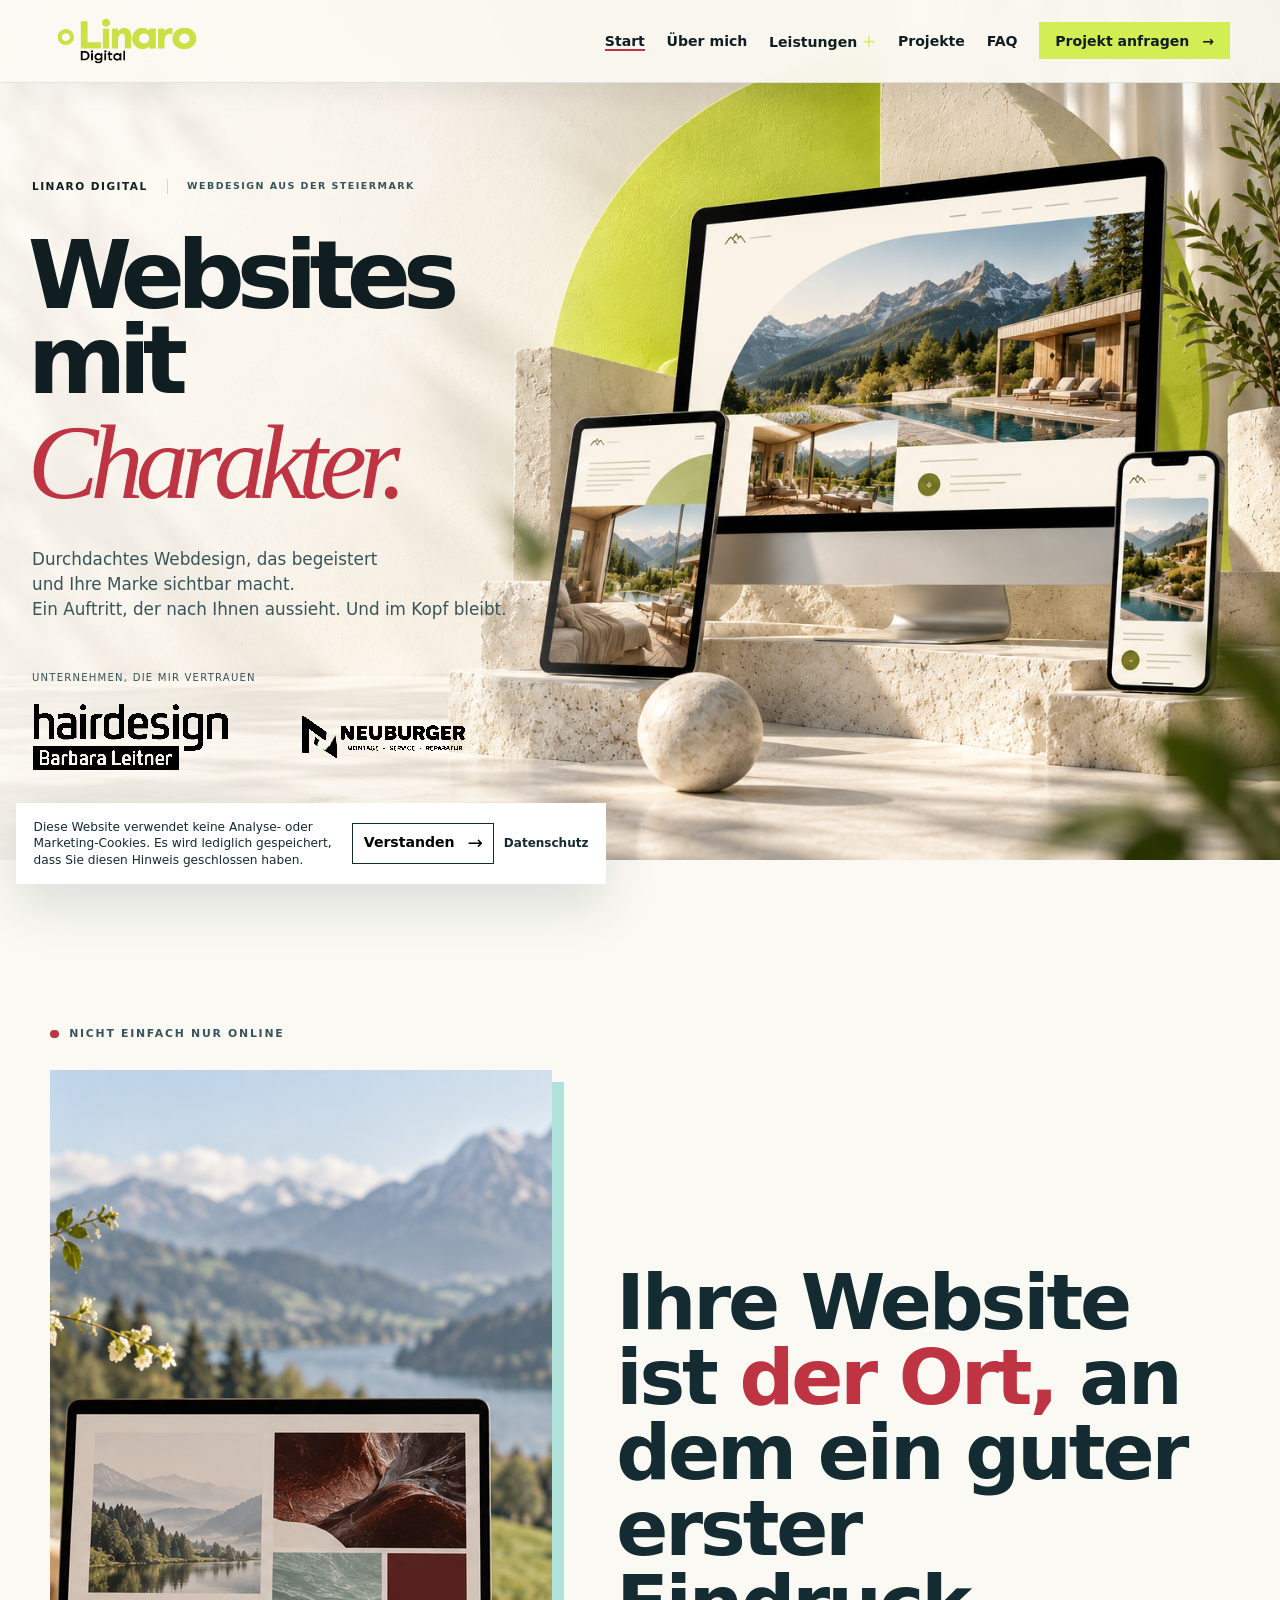
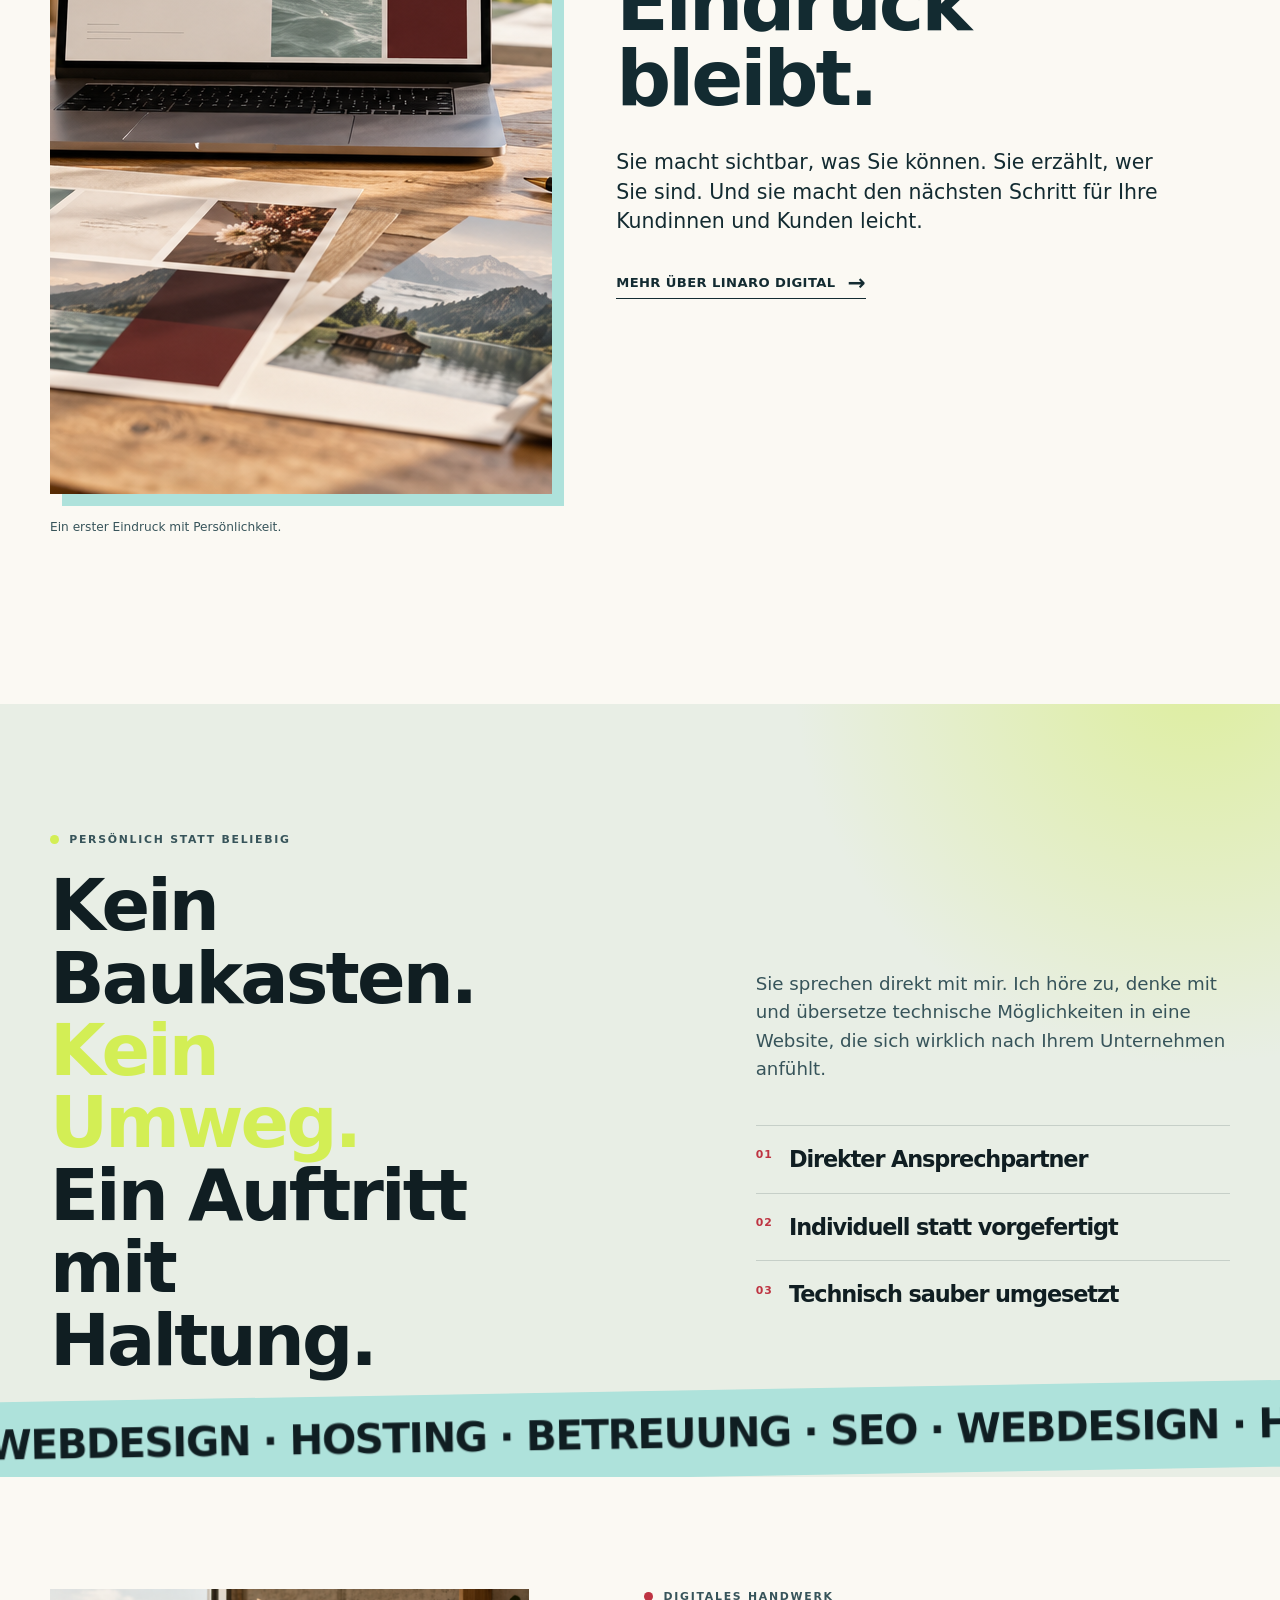
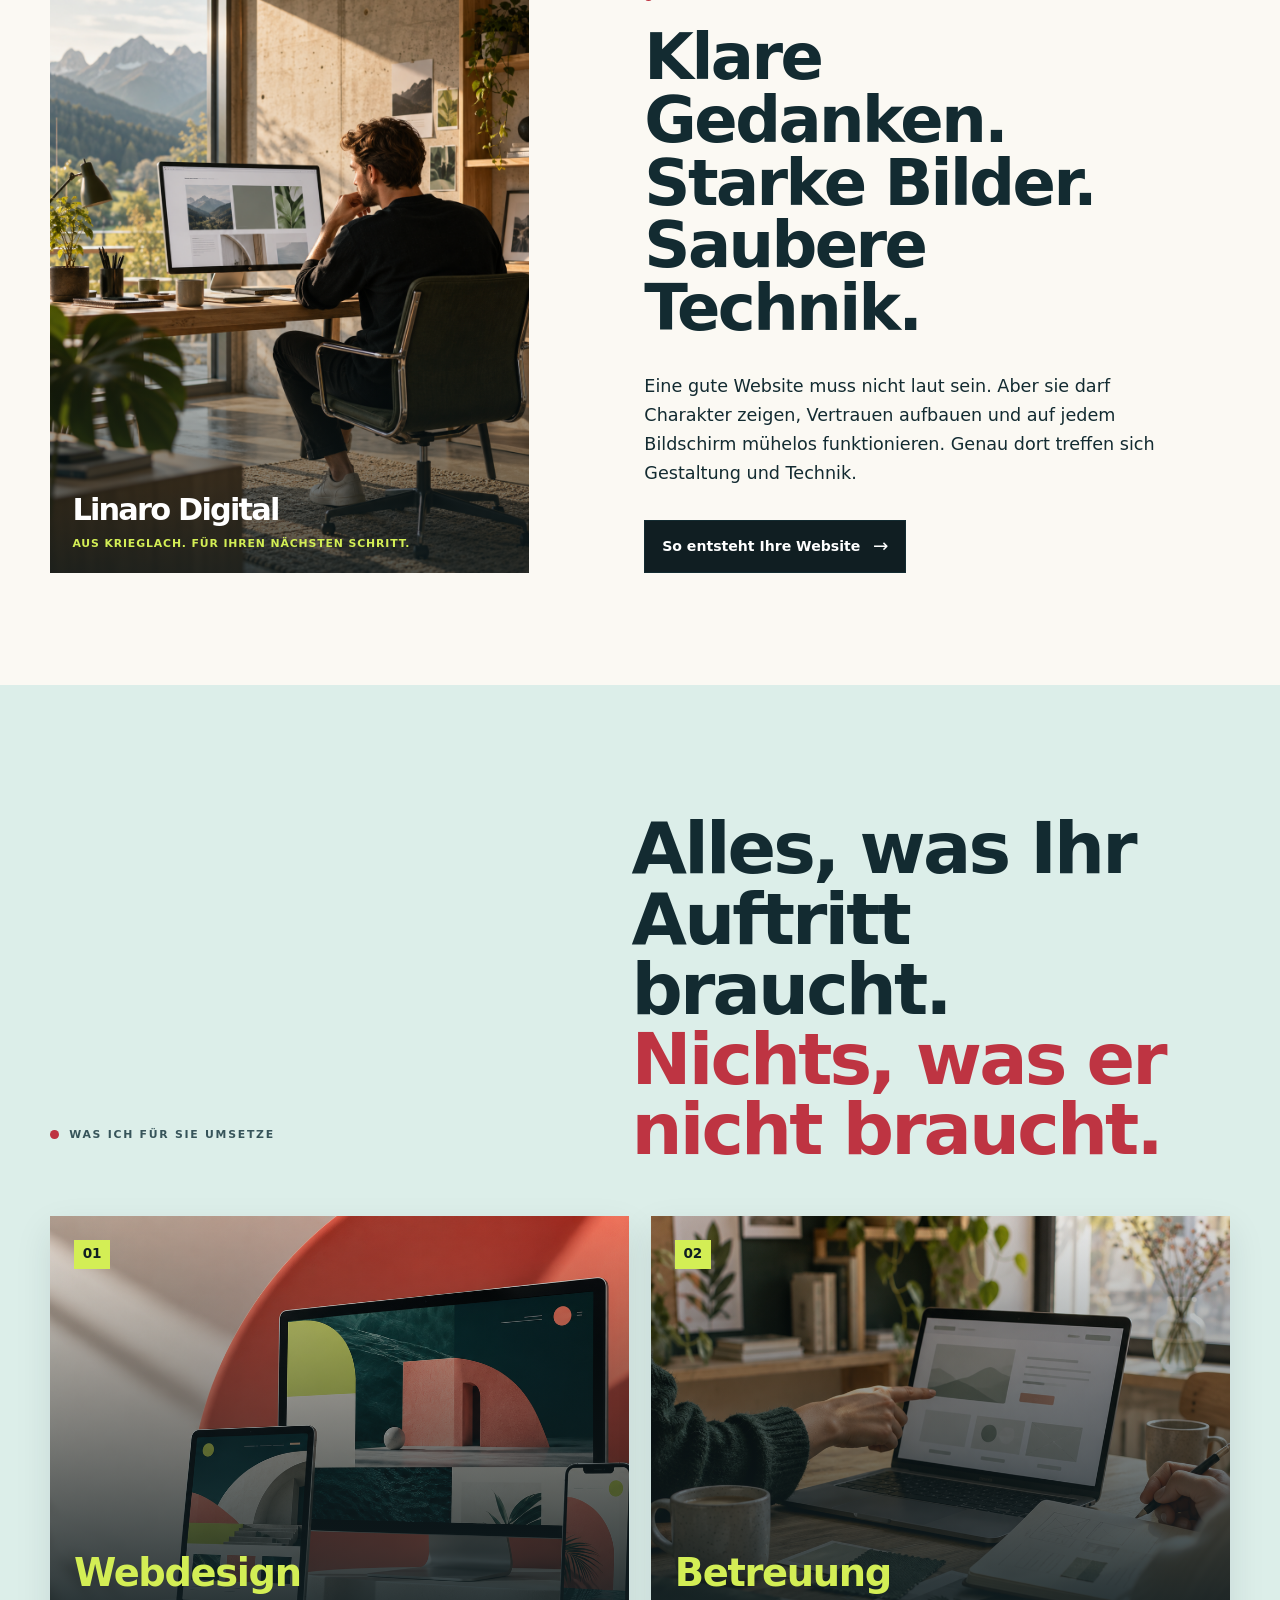
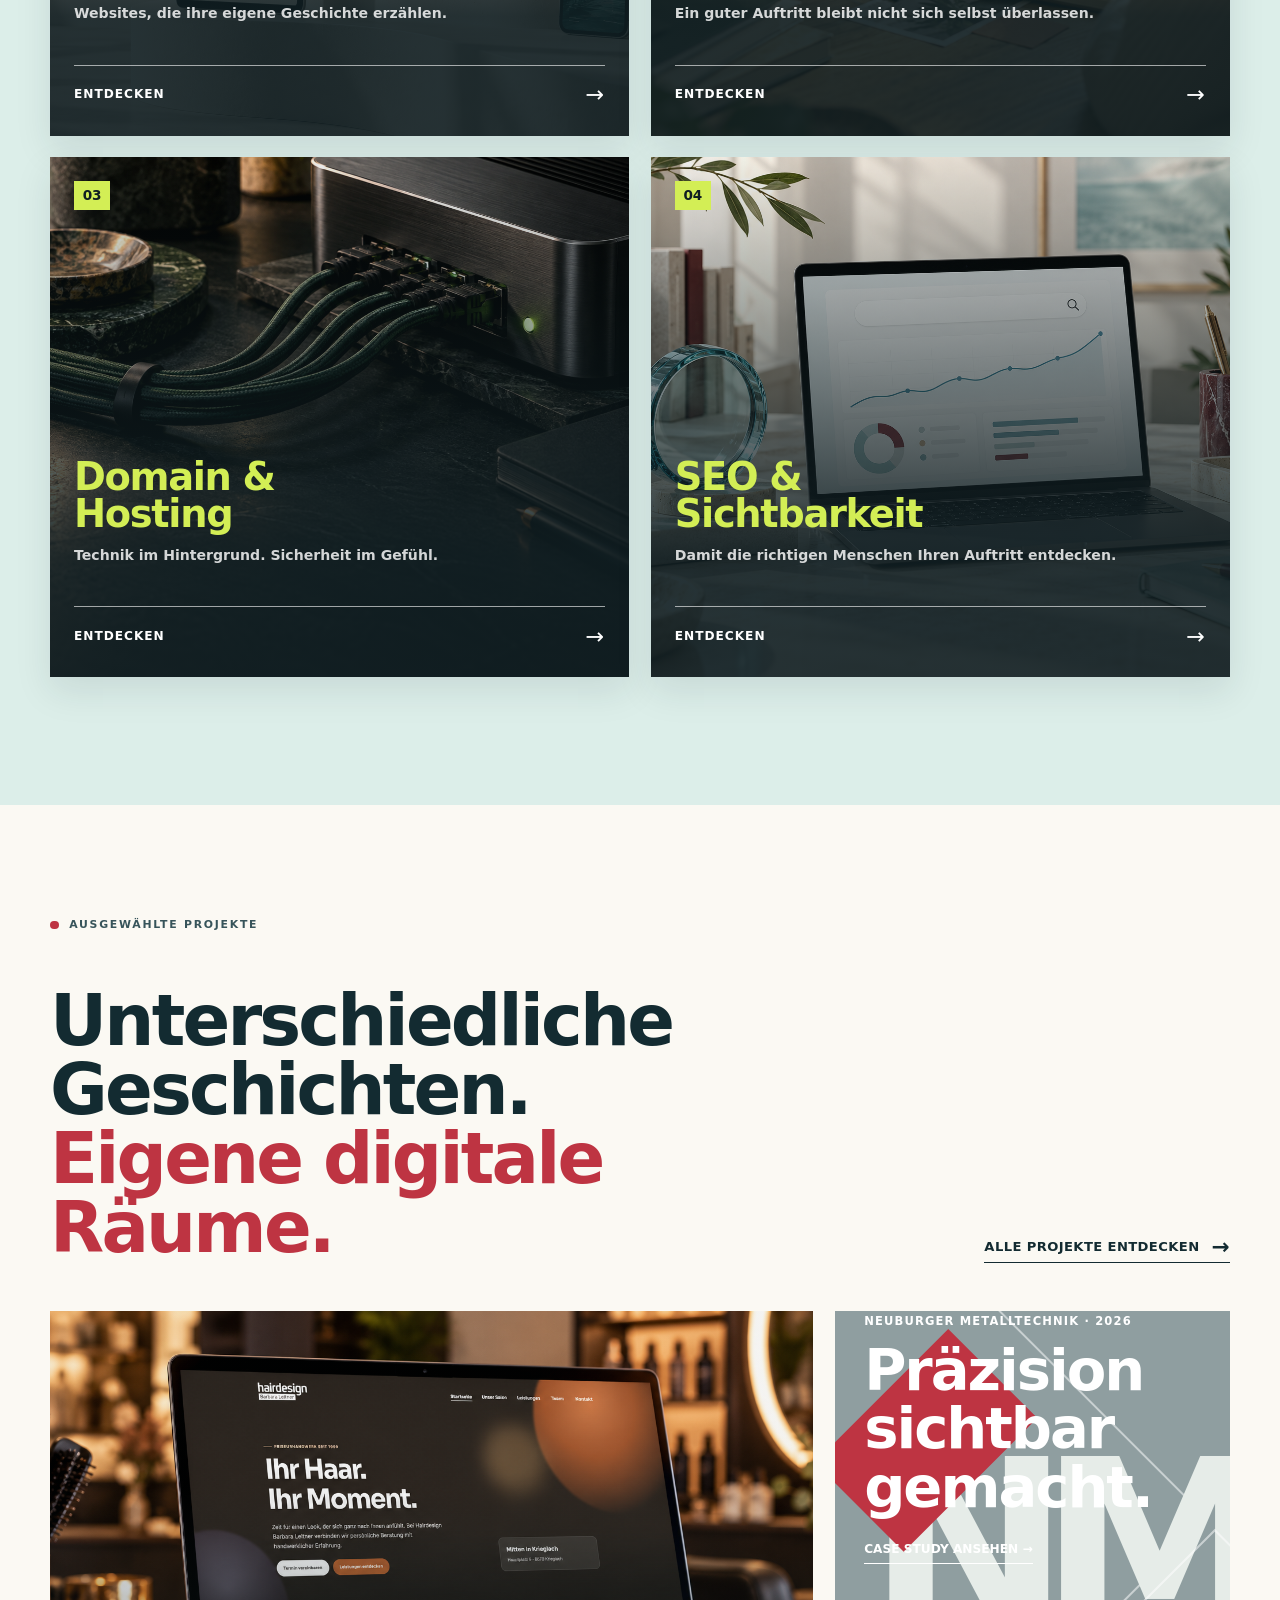
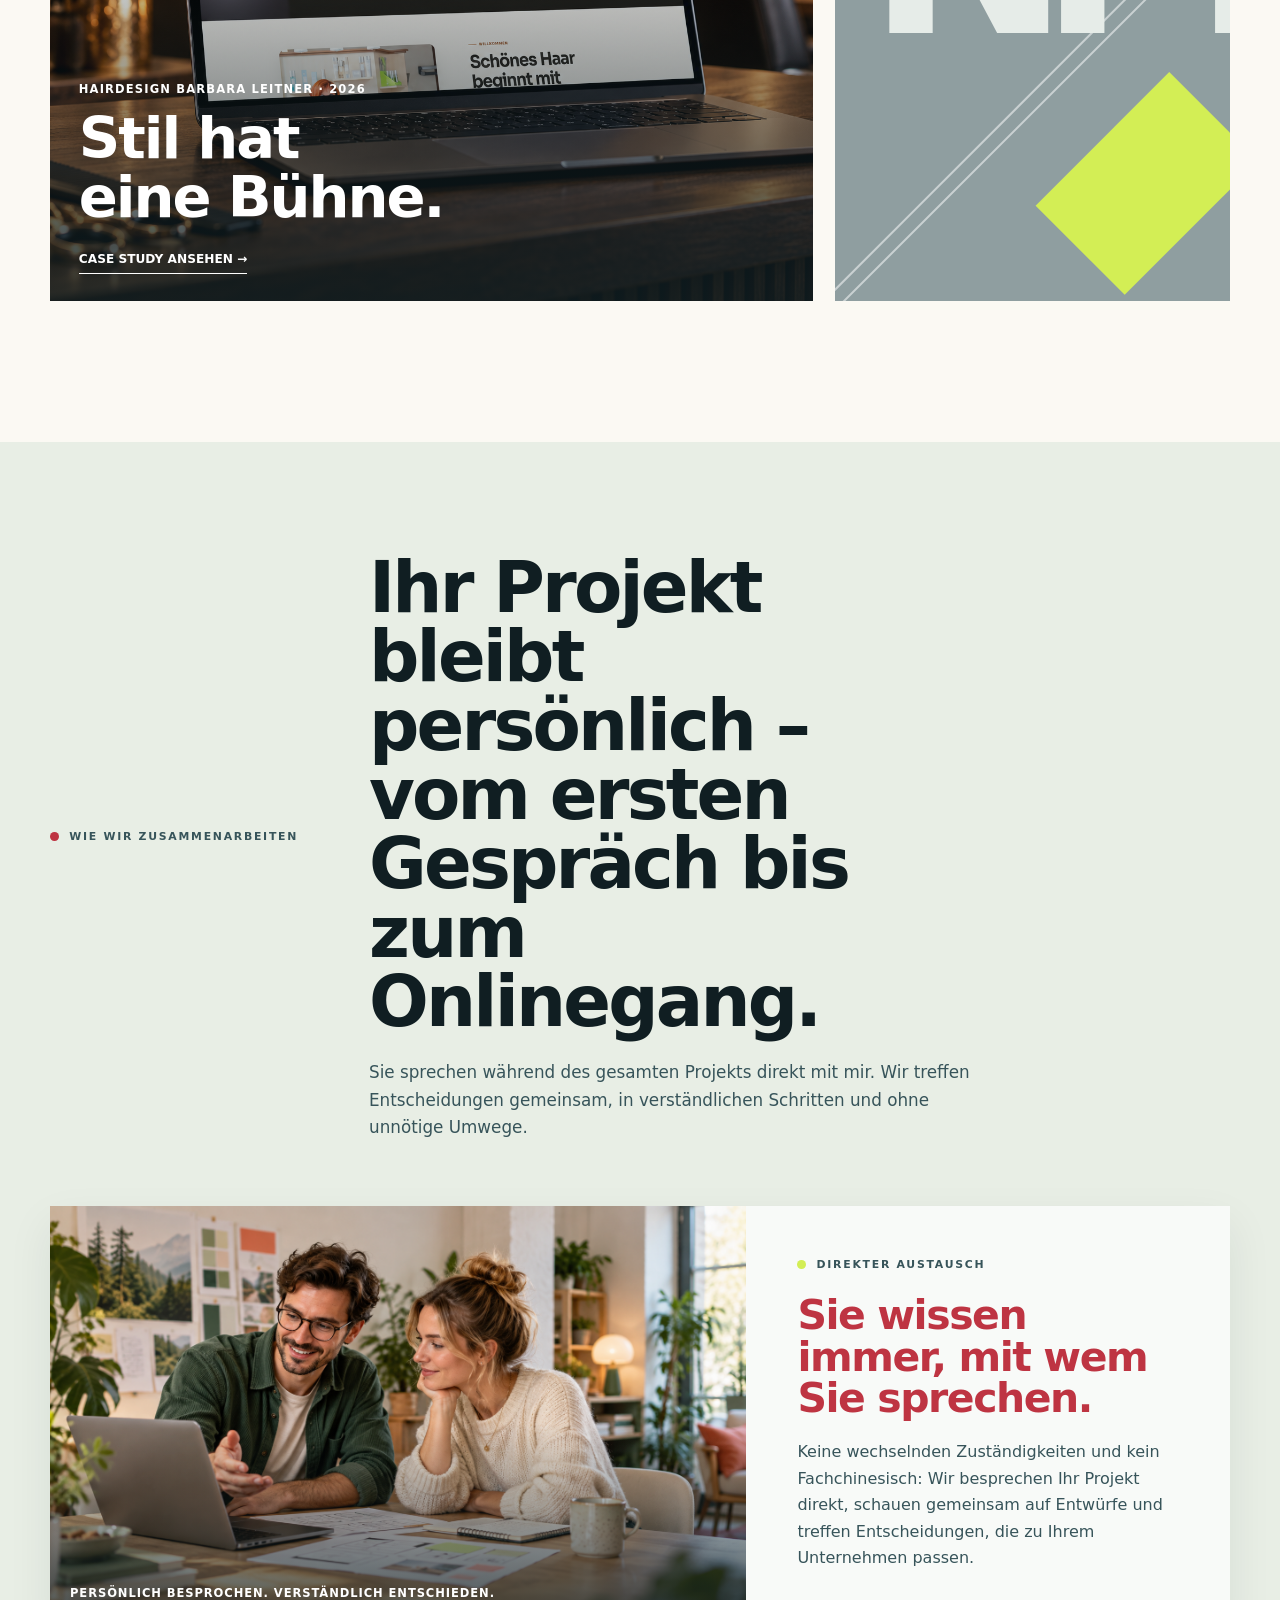
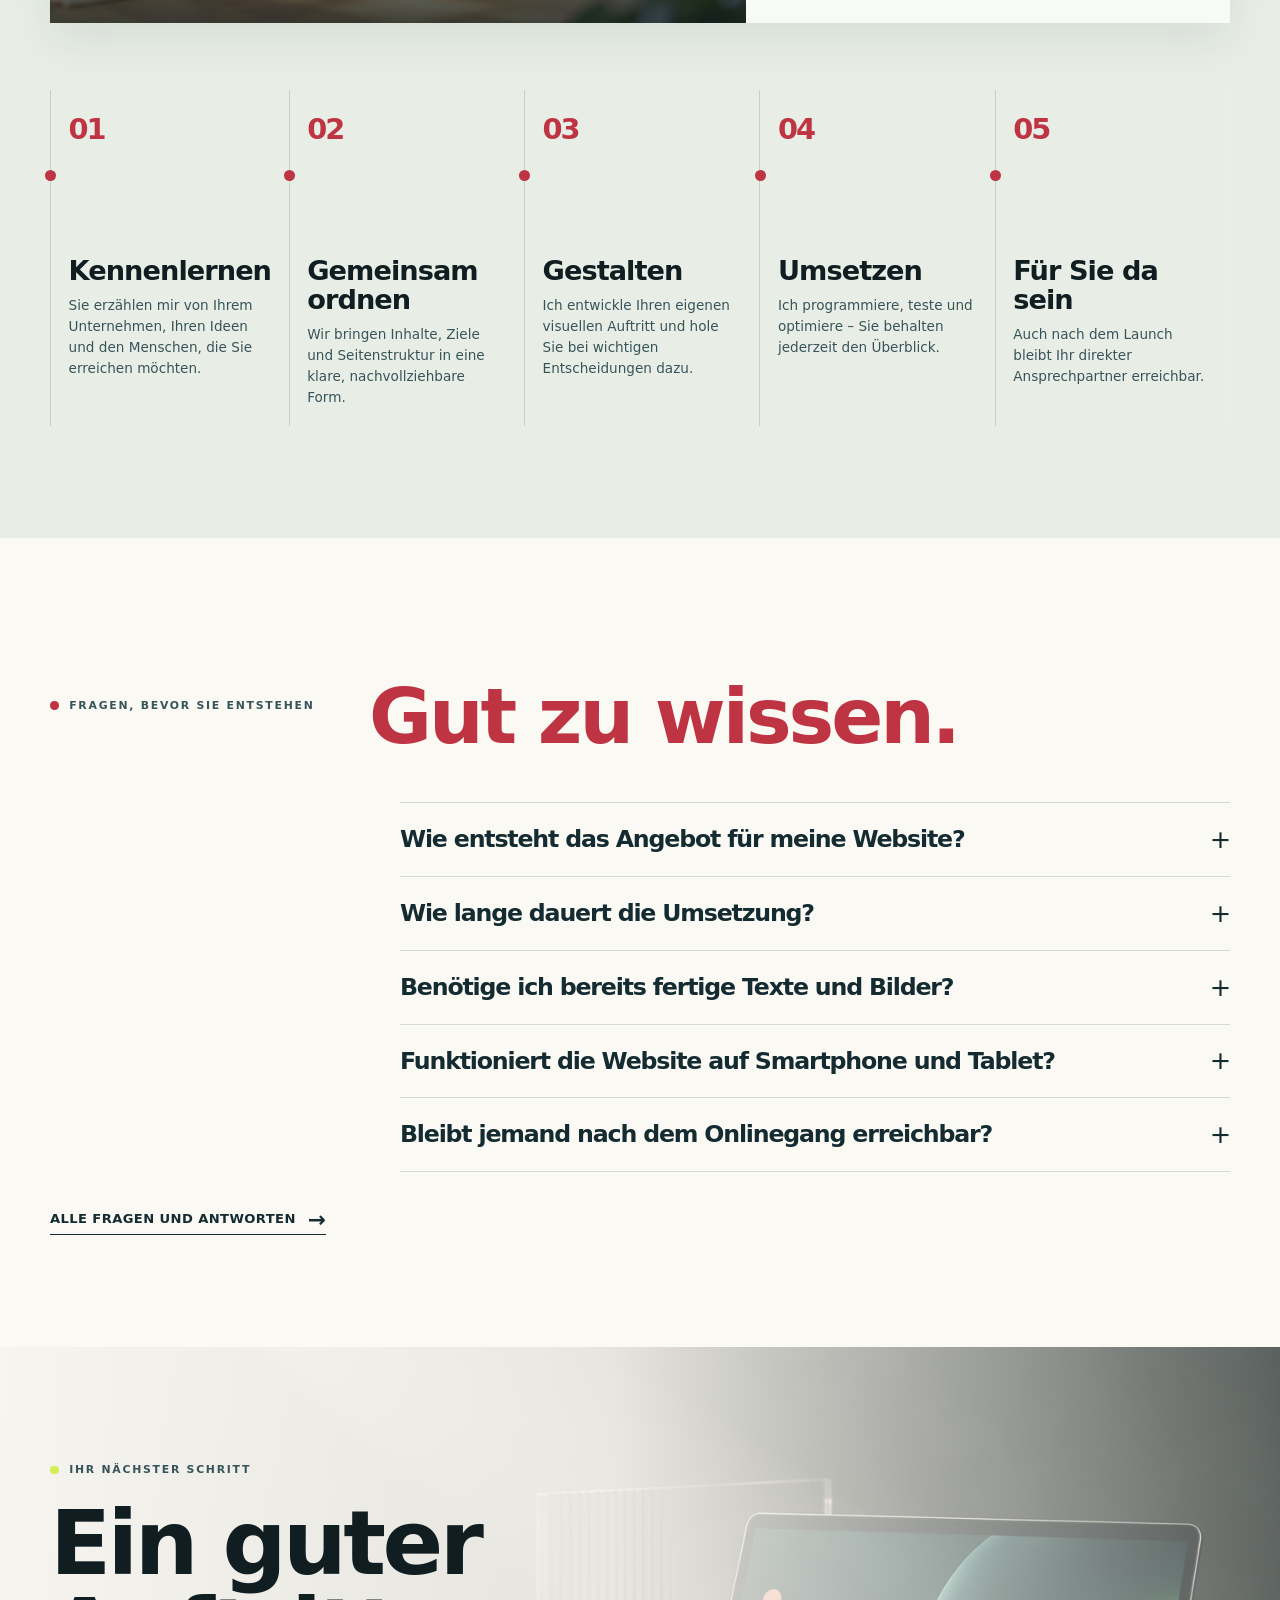
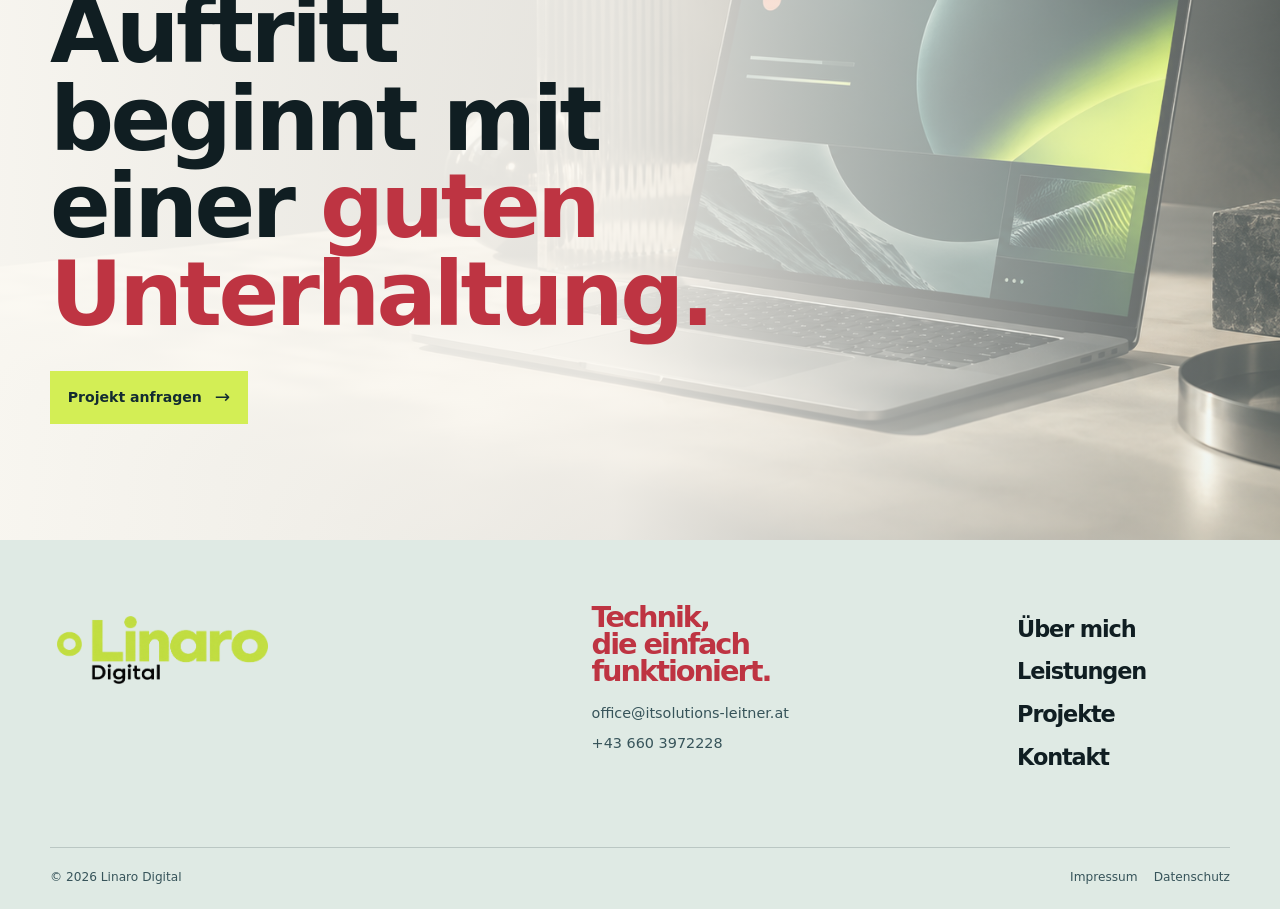
==== commit 90628030: "v4.0 Hero Änderung - Startseite, Bar Anpassung" ====
--- a/index.html
+++ b/index.html
@@ -16,7 +16,7 @@
     <meta property="og:type" content="website" />
     <meta
       property="og:image"
-      content="https://itsolutions-leitner.at/images/hero-creative-background.png"
+      content="https://itsolutions-leitner.at/images/hero-websites-character.png"
     />
     <link rel="canonical" href="https://itsolutions-leitner.at/" />
     <link rel="icon" href="images/linaro-mark.png" type="image/png" />
@@ -28,7 +28,7 @@
         "@type": "ProfessionalService",
         "name": "Linaro Digital",
         "url": "https://itsolutions-leitner.at/",
-        "image": "https://itsolutions-leitner.at/images/hero-creative-background.png",
+        "image": "https://itsolutions-leitner.at/images/hero-websites-character.png",
         "telephone": "+436603972228",
         "email": "office@itsolutions-leitner.at",
         "address": {
@@ -81,106 +81,38 @@
     </header>
 
     <main id="main">
-      <section class="hero-premium">
-        <div class="hero-premium__grain" aria-hidden="true"></div>
-        <div class="hero-premium__inner container">
-          <div class="hero-premium__copy reveal">
-            <p class="hero-kicker"><span></span> Linaro Digital · Krieglach / Steiermark</p>
-            <h1>
-              <span class="outline-text">Technik,</span><span>die einfach</span
-              ><span class="accent-text">funktioniert.</span>
+      <section class="hero-showcase" aria-labelledby="hero-title">
+        <div class="hero-showcase__visual">
+          <img src="images/hero-websites-character.png" width="1536" height="1024"
+            alt="Desktop, Tablet und Smartphone mit einem alpinen Website-Entwurf auf hellen Steinpodesten vor einer limettengrünen Skulptur"
+            fetchpriority="high" decoding="async" />
+        </div>
+        <div class="container hero-showcase__inner">
+          <div class="hero-showcase__copy">
+            <p class="hero-showcase__eyebrow">Linaro Digital <span>Webdesign aus der Steiermark</span></p>
+            <h1 id="hero-title">
+              <span>Websites</span>
+              <span>mit</span>
+              <em>Charakter.</em>
             </h1>
-            <div class="hero-premium__intro">
-              <p>
-                Webdesign, Hosting und persönliche Betreuung für Menschen, die einen starken
-                Auftritt möchten – ohne sich mit komplizierter Technik beschäftigen zu müssen.
-              </p>
-            </div>
-            <div class="hero-premium__actions" aria-label="Direkteinstiege">
-              <a class="hero-primary-action" href="kontakt.html"
-                >Projekt anfragen <span aria-hidden="true">→</span></a
-              ><a class="hero-secondary-action" href="leistungen.html"
-                >Leistungen entdecken <span aria-hidden="true">→</span></a
-              >
-            </div>
-          </div>
-          <div
-            class="hero-premium__art"
-            data-hero-slider
-            aria-label="Ausgewählte Linaro-Digital-Motive"
-          >
-            <figure class="hero-frame is-active" data-slide>
-              <img
-                src="images/webdesign-devices.png"
-                width="1536"
-                height="1024"
-                alt="Desktop-Monitor, Tablet und Smartphone mit abstrakten modernen Website-Layouts"
-                fetchpriority="high"
-              />
-              <figcaption>
-                <span>01</span><strong>Webdesign</strong><em>Auf jedem Gerät überzeugend</em>
-              </figcaption>
-            </figure>
-            <figure class="hero-frame" data-slide>
-              <img
-                src="images/hero-digital-studio.png"
-                width="1672"
-                height="941"
-                alt="Laptop in einem hochwertigen Studio-Setting als Symbol für zuverlässiges Hosting"
-                loading="eager"
-                decoding="async"
-              />
-              <figcaption>
-                <span>02</span><strong>Domain &amp; Hosting</strong><em>Sicher im Hintergrund</em>
-              </figcaption>
-            </figure>
-            <figure class="hero-frame" data-slide>
-              <img
-                src="images/creative-workbench.png"
-                width="1672"
-                height="941"
-                alt="Kreativer Arbeitstisch mit Gestaltungsskizzen und Blick in die Berglandschaft"
-                loading="eager"
-                decoding="async"
-              />
-              <figcaption>
-                <span>03</span><strong>Betreuung</strong
-                ><em>Digitales Handwerk aus der Steiermark</em>
-              </figcaption>
-            </figure>
-            <figure class="hero-frame" data-slide>
-              <img src="images/seo-visibility.png" width="1536" height="1024"
-                alt="Suchoberfläche und Analysekurve mit einer blauen Glaslupe als SEO-Motiv"
-                loading="eager" decoding="async" />
-              <figcaption><span>04</span><strong>SEO &amp; Sichtbarkeit</strong><em>Von den Richtigen gefunden werden</em></figcaption>
-            </figure>
-            <div class="hero-slider-controls" aria-label="Motiv auswählen">
-              <button
-                class="is-active"
-                type="button"
-                data-slide-control
-                aria-label="Motiv 1 anzeigen"
-                aria-current="true"
-              >
-                01</button
-              ><button
-                type="button"
-                data-slide-control
-                aria-label="Motiv 2 anzeigen"
-                aria-current="false"
-              >
-                02</button
-              ><button
-                type="button"
-                data-slide-control
-                aria-label="Motiv 3 anzeigen"
-                aria-current="false"
-              >
-                03
-              </button>
-              <button type="button" data-slide-control aria-label="Motiv 4 anzeigen" aria-current="false">
-                04
-              </button>
+            <p class="hero-showcase__intro">
+              Durchdachtes Webdesign, das begeistert<br class="hero-showcase__desktop-break" />
+              und Ihre Marke sichtbar macht.<br class="hero-showcase__desktop-break" />
+              Ein Auftritt, der nach Ihnen aussieht. Und im Kopf bleibt.
+            </p>
+            <div class="hero-showcase__clients" aria-label="Ausgewählte Kunden">
+              <p>Unternehmen, die mir vertrauen</p>
+              <div class="hero-showcase__logos">
+                <a href="referenzen.html#hairdesign" aria-label="Referenz Hairdesign Barbara Leitner ansehen">
+                  <img src="images/HD-Leitner-Logo_rgb.jpg" width="652" height="221"
+                    alt="Hairdesign Barbara Leitner" decoding="async" />
+                </a>
+                <a class="hero-showcase__logo--neuburger" href="referenzen.html#neuburger"
+                  aria-label="Referenz Neuburger Metalltechnik ansehen">
+                  <img src="images/Logo_Neuburger Metalltechnik.jpg" width="1024" height="1024"
+                    alt="Neuburger Metalltechnik" decoding="async" />
+                </a>
+              </div>
             </div>
           </div>
         </div>
--- a/css/style.css
+++ b/css/style.css
@@ -5010,6 +5010,28 @@
   border-color: rgba(19, 43, 49, 0.1);
   box-shadow: 0 8px 26px rgba(19, 43, 49, 0.06);
   color: var(--ink-deep);
+}
+.site-header {
+  position: fixed;
+  transition: transform 0.2s ease, background 0.25s ease, box-shadow 0.25s ease;
+}
+/* Den bisherigen Platz der Navigation auf den Unterseiten erhalten. */
+body:has(> .site-header:not(.site-header--dark)) {
+  padding-top: 83px;
+}
+@media (max-width: 850px) {
+  body:has(> .site-header:not(.site-header--dark)) {
+    padding-top: 71px;
+  }
+}
+.site-header.is-hidden {
+  transform: translateY(calc(-100% - 2px));
+  pointer-events: none;
+}
+@media (prefers-reduced-motion: reduce) {
+  .site-header {
+    transition: none;
+  }
 }
 .site-header--dark .brand {
   background-image: url('../images/linaro-logo.png');
@@ -5448,3 +5470,236 @@
     display: block;
   }
 }
+
+/* === 17. STARTSEITEN-HERO: WEBSITES MIT CHARAKTER === */
+/* Alle neuen Regeln gelten ausschließlich innerhalb des Startseiten-Heros.
+   Die bisherigen Markenfarben und gemeinsamen Komponenten bleiben erhalten. */
+.hero-showcase {
+  background: var(--paper);
+  isolation: isolate;
+  min-height: 860px;
+  overflow: hidden;
+  position: relative;
+}
+.hero-showcase__visual {
+  inset: 0;
+  position: absolute;
+  z-index: -1;
+}
+.hero-showcase__visual img {
+  height: 100%;
+  object-fit: cover;
+  object-position: center;
+  width: 100%;
+}
+.hero-showcase__visual::after {
+  background: linear-gradient(90deg, rgba(251, 249, 243, 0.78) 0%, rgba(251, 249, 243, 0.5) 32%, transparent 49%);
+  content: '';
+  inset: 0;
+  position: absolute;
+}
+.hero-showcase__inner {
+  align-items: center;
+  display: flex;
+  min-height: clamp(860px, 58vw, 1000px);
+  padding: 9.5rem 0 4rem;
+  width: min(1440px, calc(100% - 4rem));
+}
+.hero-showcase__copy {
+  max-width: 48%;
+  min-width: 0;
+}
+.hero-showcase__eyebrow {
+  align-items: center;
+  color: var(--ink-deep);
+  display: flex;
+  flex-wrap: wrap;
+  font-size: 0.66rem;
+  font-weight: 700;
+  gap: 0.7rem 1.2rem;
+  letter-spacing: 0.14em;
+  margin-bottom: 2.4rem;
+  text-transform: uppercase;
+}
+.hero-showcase__eyebrow span {
+  border-left: 1px solid var(--line);
+  color: var(--ink-soft);
+  font-size: 0.9em;
+  padding-left: 1.2rem;
+}
+.hero-showcase h1 {
+  color: var(--ink-deep);
+  font-family: 'Arial Black', var(--display);
+  font-size: clamp(4.25rem, 7.4vw, 7.7rem);
+  font-weight: 900;
+  letter-spacing: -0.085em;
+  line-height: 0.9;
+  margin-left: -0.045em;
+  max-width: none;
+}
+.hero-showcase h1 > span {
+  display: block;
+}
+.hero-showcase h1 em {
+  color: var(--coral);
+  display: block;
+  font-family: Georgia, 'Times New Roman', serif;
+  font-size: 1.12em;
+  font-style: italic;
+  font-weight: 400;
+  letter-spacing: -0.075em;
+  line-height: 1.05;
+  margin-top: 0.03em;
+  padding-right: 0.08em;
+  white-space: nowrap;
+}
+.hero-showcase__intro {
+  color: var(--ink-soft);
+  font-size: clamp(1.05rem, 1.3vw, 1.3rem);
+  line-height: 1.5;
+  margin: 1.8rem 0 0;
+  max-width: 32rem;
+}
+.hero-showcase__clients {
+  margin-top: 3rem;
+  max-width: 31rem;
+}
+.hero-showcase__clients > p {
+  color: var(--ink-soft);
+  font-size: 0.63rem;
+  letter-spacing: 0.12em;
+  margin-bottom: 1.1rem;
+  text-transform: uppercase;
+}
+.hero-showcase__logos {
+  align-items: center;
+  display: flex;
+  gap: clamp(1.25rem, 2.5vw, 2.6rem);
+}
+.hero-showcase__logos a {
+  align-items: center;
+  display: flex;
+  flex: 0 1 200px;
+  height: 66px;
+  min-width: 0;
+  mix-blend-mode: multiply;
+  transition: transform 0.25s ease;
+}
+.hero-showcase__logos img {
+  filter: grayscale(1) brightness(0.75) contrast(25);
+  height: 100%;
+  object-fit: contain;
+  width: 100%;
+}
+.hero-showcase__logos .hero-showcase__logo--neuburger {
+  flex-basis: 250px;
+}
+.hero-showcase__logo--neuburger img {
+  object-fit: cover;
+  object-position: center;
+}
+.hero-showcase__logos a:hover {
+  transform: translateY(-3px);
+}
+.hero-showcase__logos a:focus-visible {
+  border-radius: 4px;
+  outline: 2px solid var(--ink-deep);
+  outline-offset: 5px;
+}
+@media (min-width: 1800px) {
+  .hero-showcase__visual img {
+    object-position: center 58%;
+  }
+}
+@media (max-width: 1100px) and (min-width: 851px) {
+  .hero-showcase,
+  .hero-showcase__inner {
+    min-height: 780px;
+  }
+  .hero-showcase h1 {
+    font-size: clamp(4rem, 7.2vw, 5rem);
+  }
+  .hero-showcase__eyebrow {
+    gap: 0.55rem;
+  }
+  .hero-showcase__eyebrow span {
+    border: 0;
+    flex-basis: 100%;
+    padding-left: 0;
+  }
+  .hero-showcase__desktop-break {
+    display: none;
+  }
+}
+@media (max-width: 850px) {
+  .hero-showcase {
+    min-height: max(720px, 100svh);
+  }
+  .hero-showcase__inner {
+    align-items: flex-start;
+    min-height: max(720px, 100svh);
+    padding: 7.5rem 0 2.5rem;
+    width: min(620px, calc(100% - 3rem));
+  }
+  .hero-showcase__copy {
+    max-width: 100%;
+    width: 100%;
+  }
+  .hero-showcase h1 {
+    font-size: clamp(3.65rem, 10.9vw, 6.25rem);
+  }
+  .hero-showcase h1 em {
+    font-size: 1.08em;
+  }
+  .hero-showcase__eyebrow {
+    margin-bottom: 1.8rem;
+  }
+  .hero-showcase__intro {
+    max-width: 30rem;
+  }
+  .hero-showcase__desktop-break {
+    display: none;
+  }
+  .hero-showcase__clients {
+    margin-top: 2.2rem;
+  }
+  .hero-showcase__visual {
+    height: 100%;
+    inset: 0;
+    position: absolute;
+    width: 100%;
+    z-index: -1;
+  }
+  .hero-showcase__visual img {
+    object-position: 72% center;
+  }
+  .hero-showcase__visual::after {
+    background:
+      linear-gradient(180deg, rgba(251, 249, 243, 0.18) 0%, transparent 45%, var(--paper) 100%),
+      linear-gradient(90deg, rgba(251, 249, 243, 0.9) 0%, rgba(251, 249, 243, 0.7) 48%, rgba(251, 249, 243, 0.12) 100%);
+  }
+}
+@media (max-width: 380px) {
+  .hero-showcase__eyebrow {
+    gap: 0.45rem;
+  }
+  .hero-showcase__eyebrow span {
+    border: 0;
+    flex-basis: 100%;
+    padding-left: 0;
+  }
+  .hero-showcase h1 {
+    font-size: clamp(3rem, 15vw, 3.65rem);
+  }
+  .hero-showcase__logos {
+    gap: 1.25rem;
+  }
+  .hero-showcase__logos a {
+    height: 52px;
+  }
+}
+@media (prefers-reduced-motion: reduce) {
+  .hero-showcase__logos a {
+    transition: none;
+  }
+}
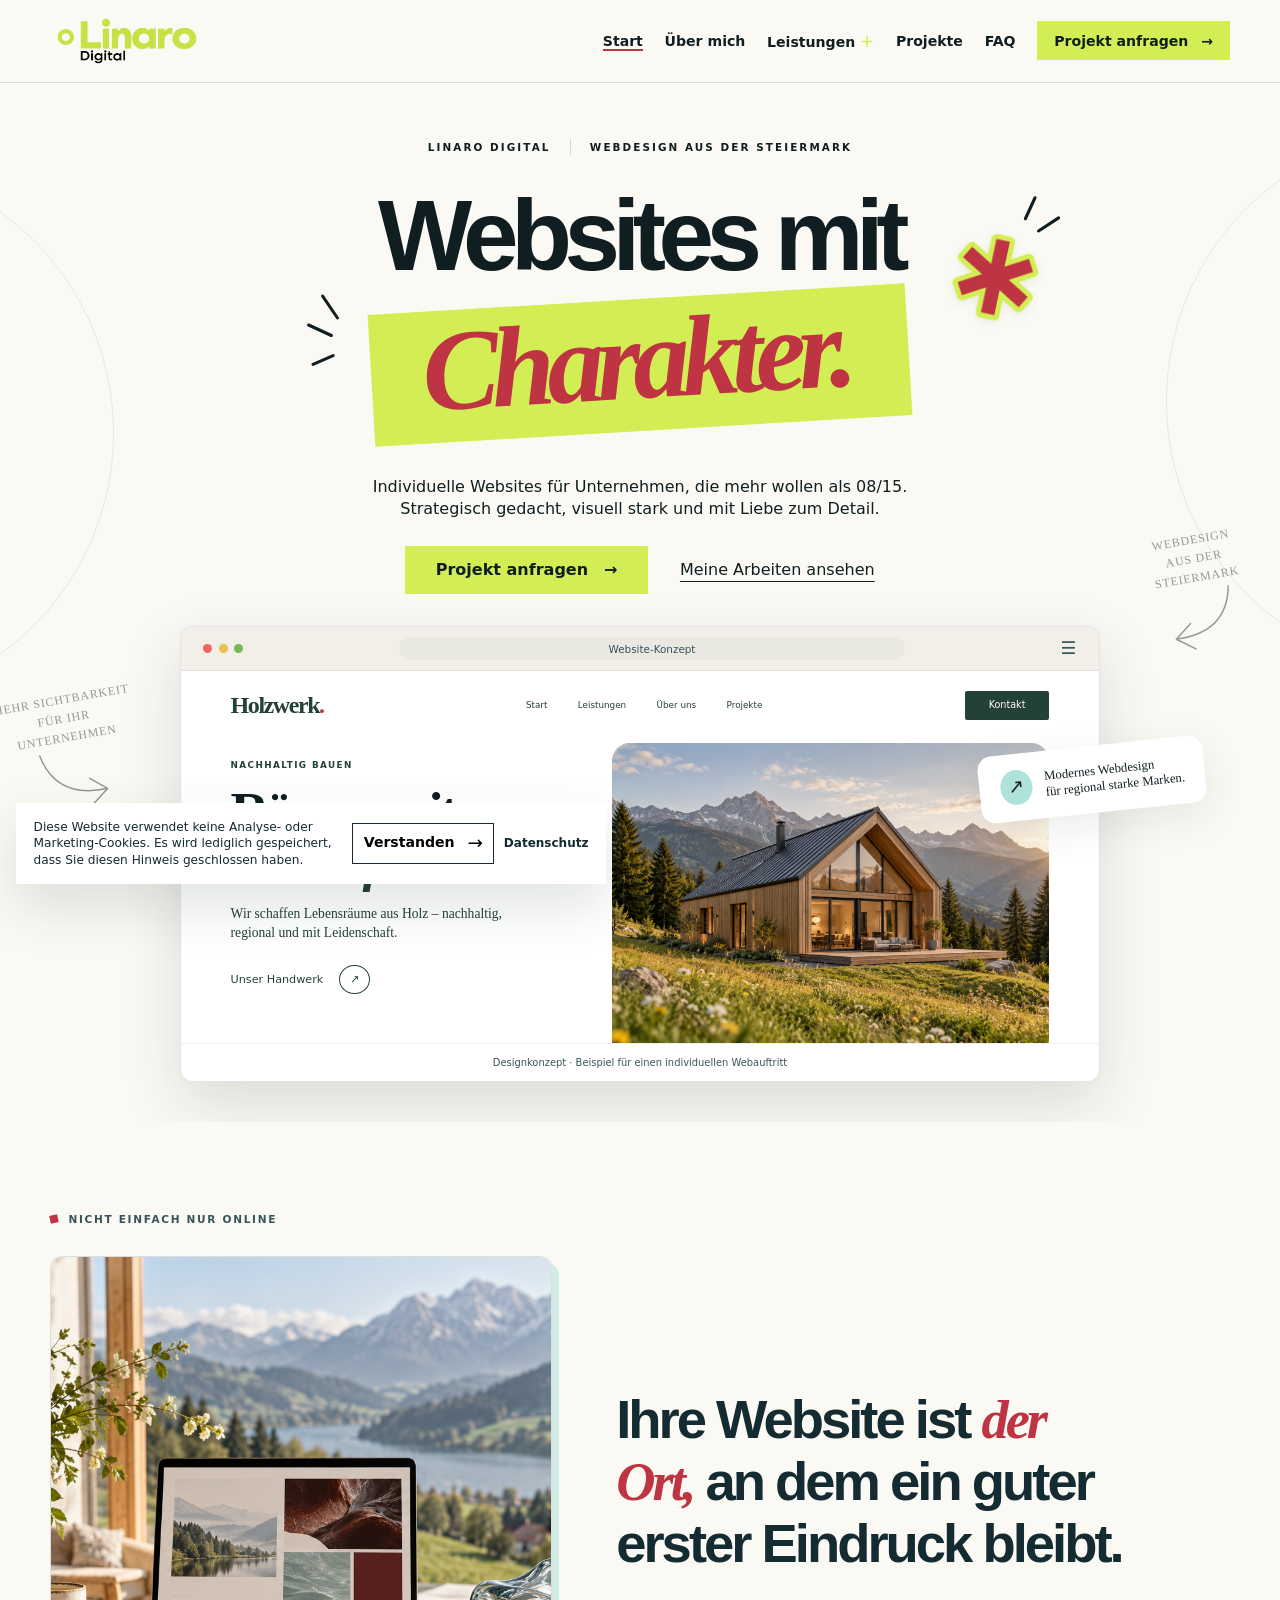
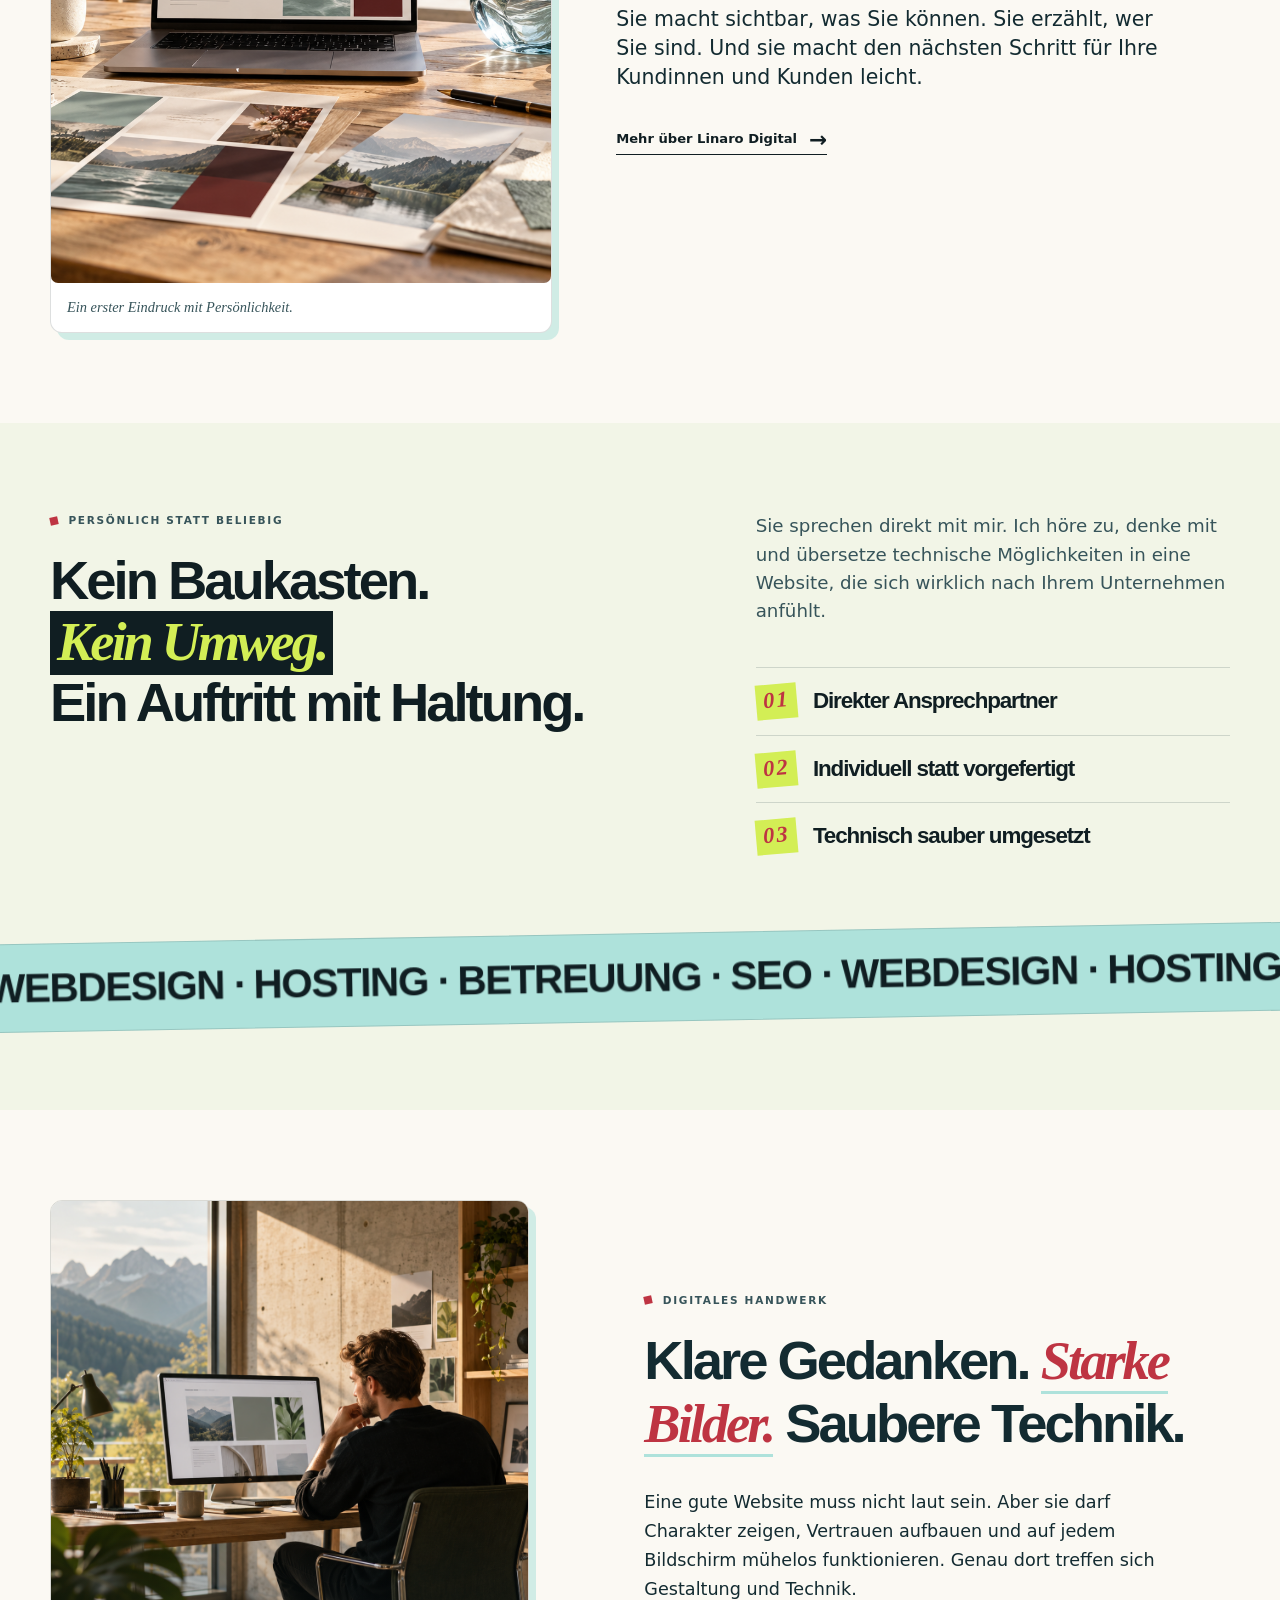
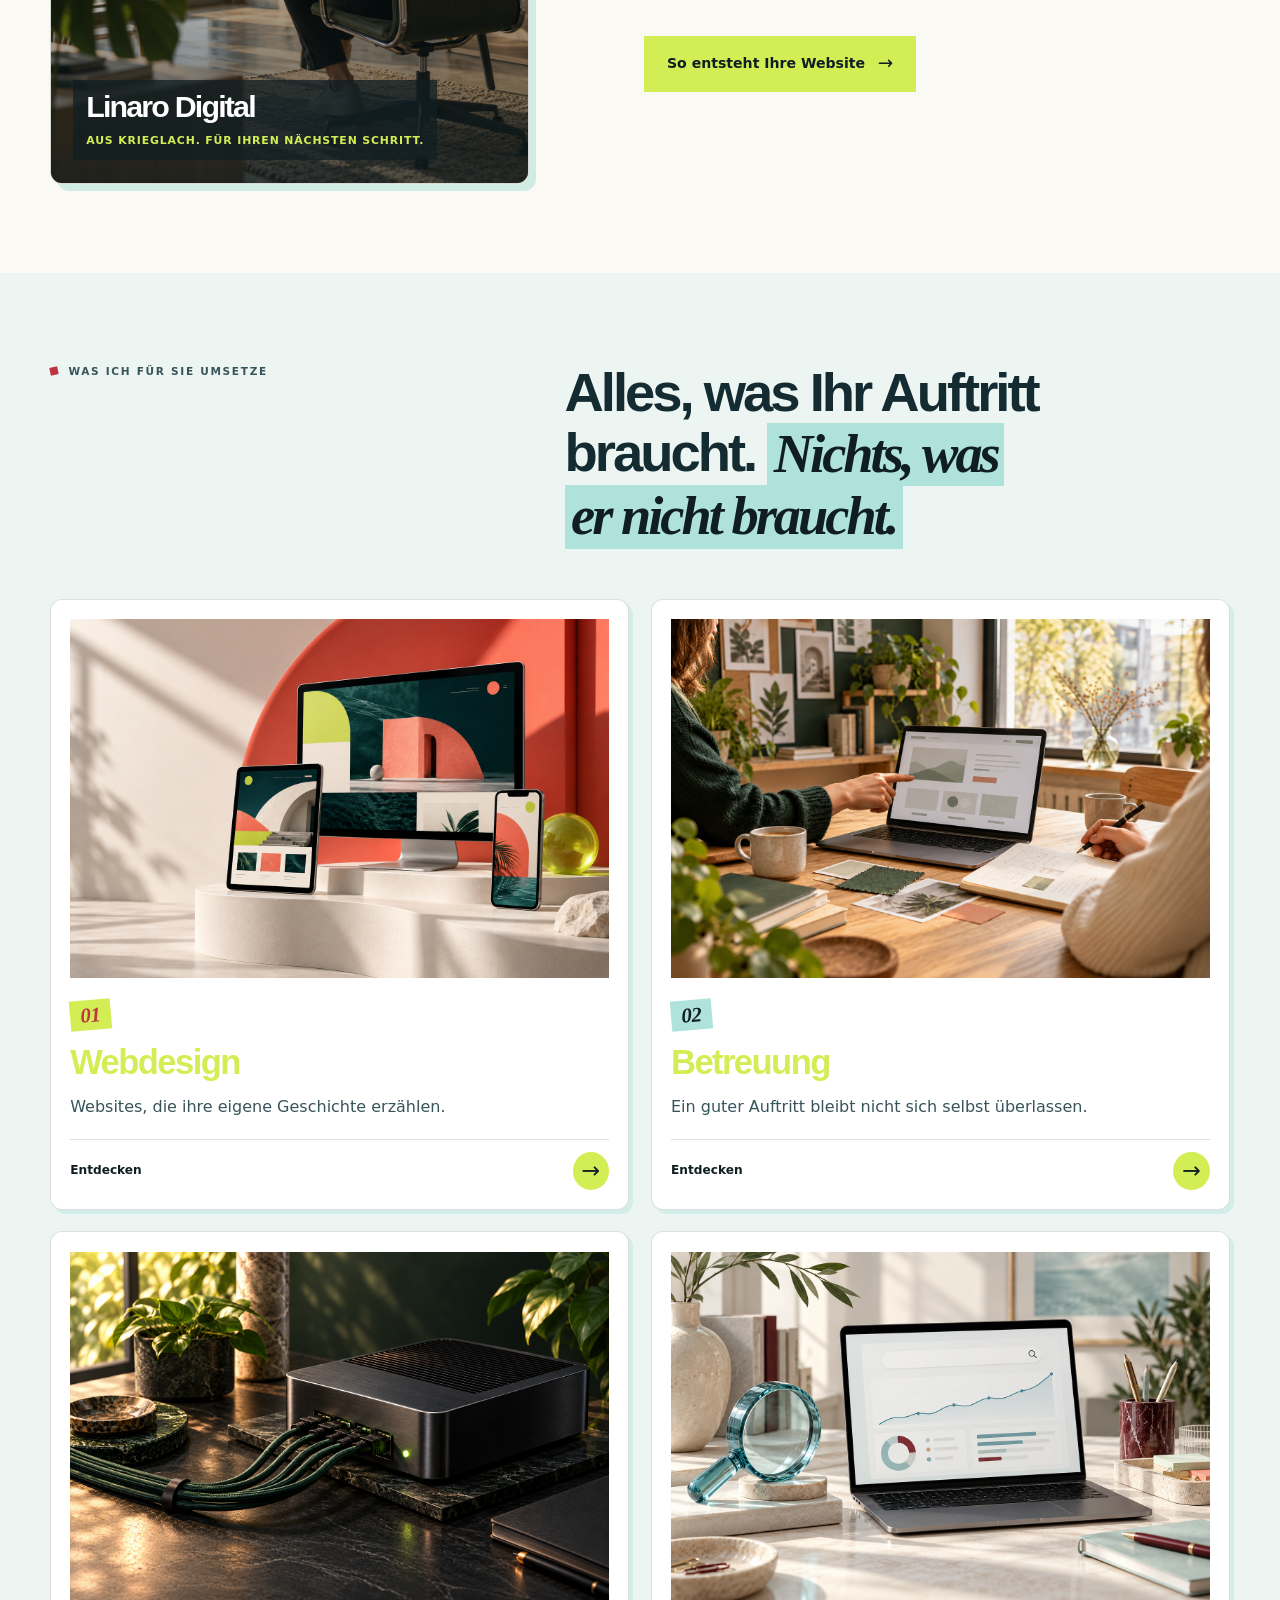
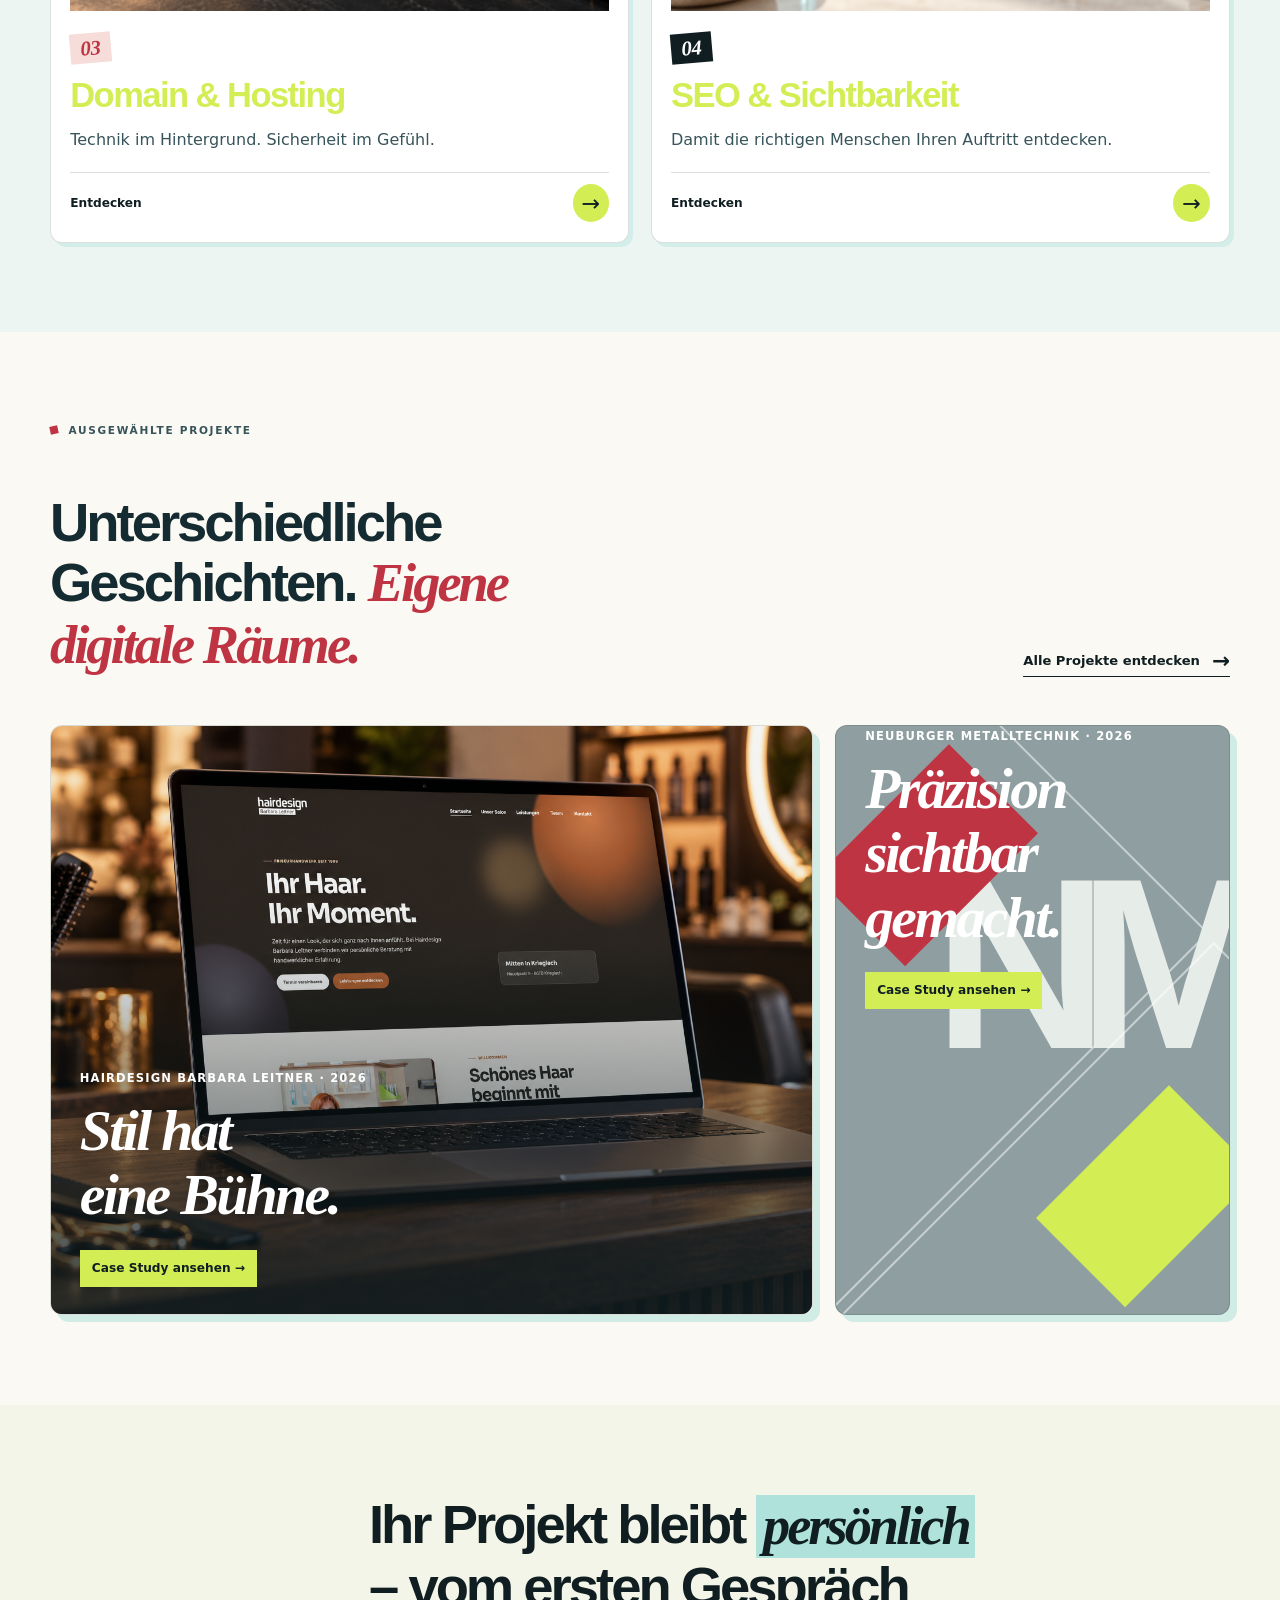
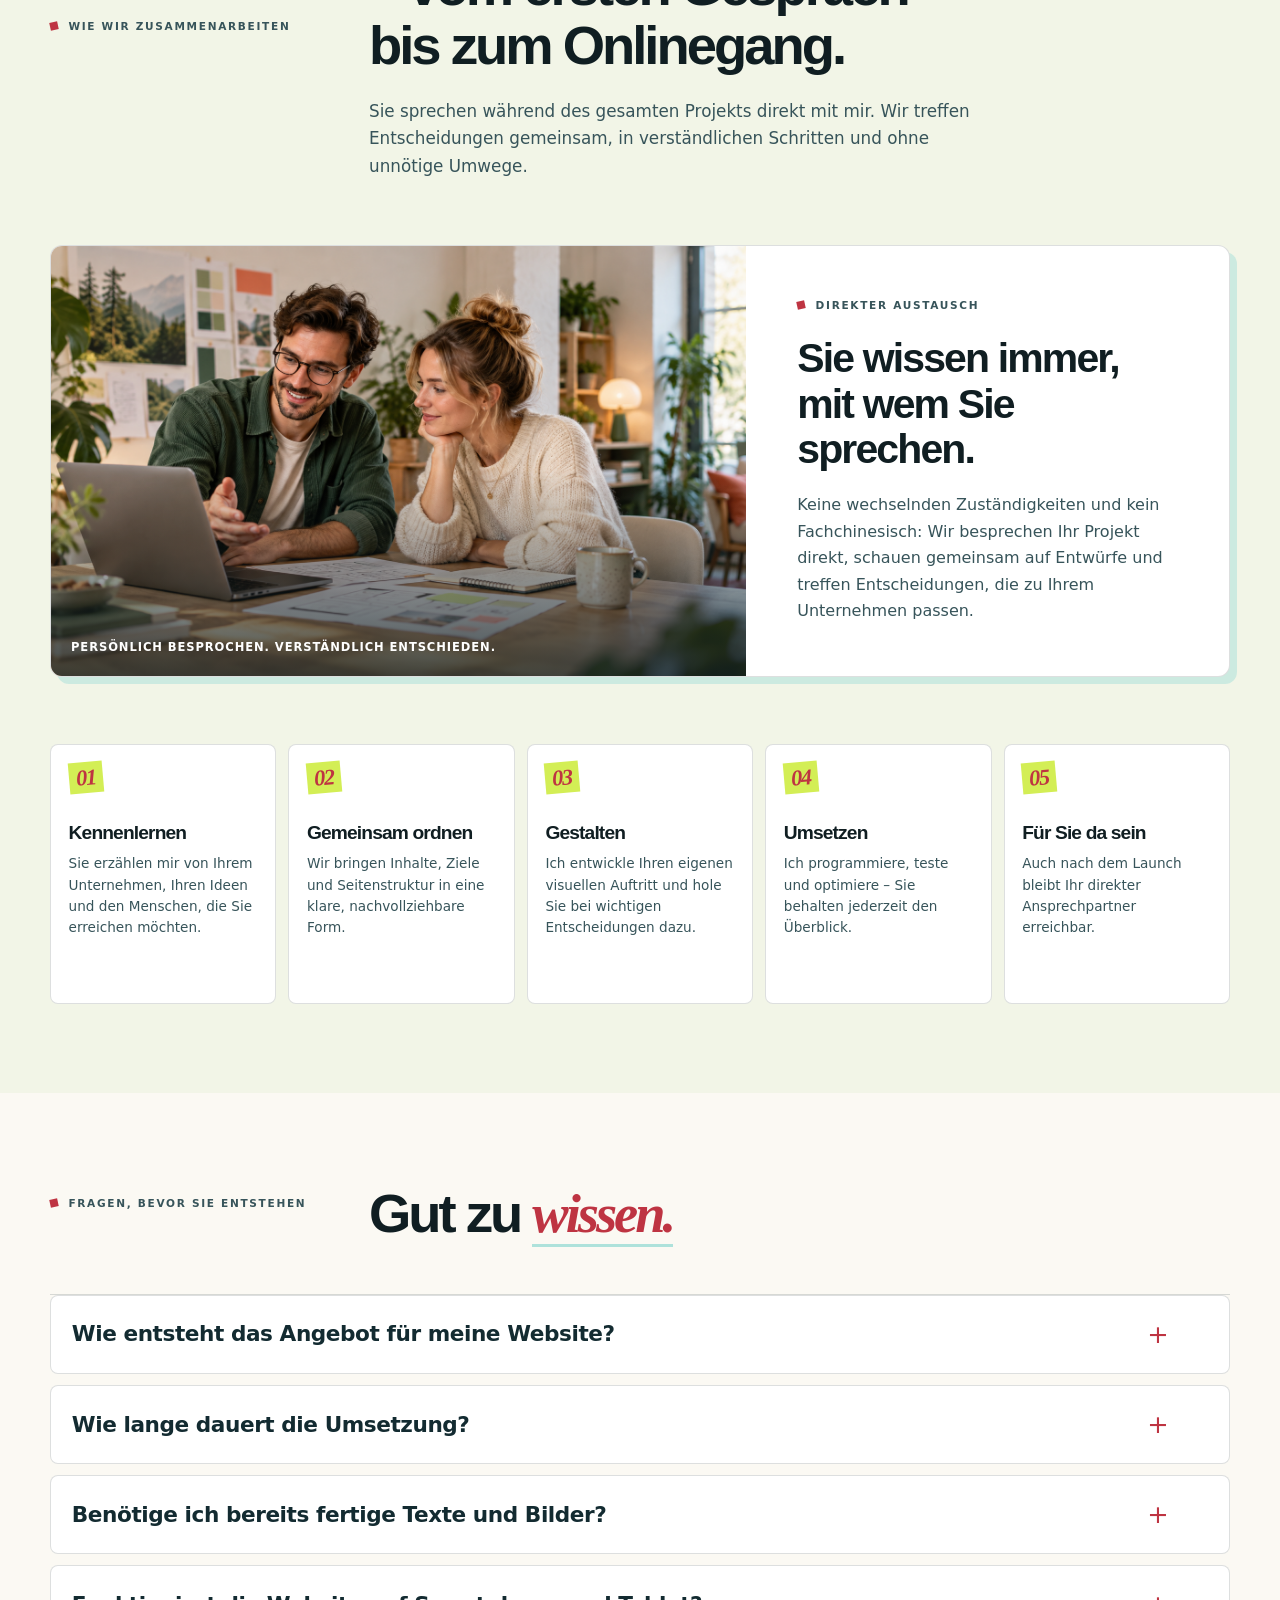
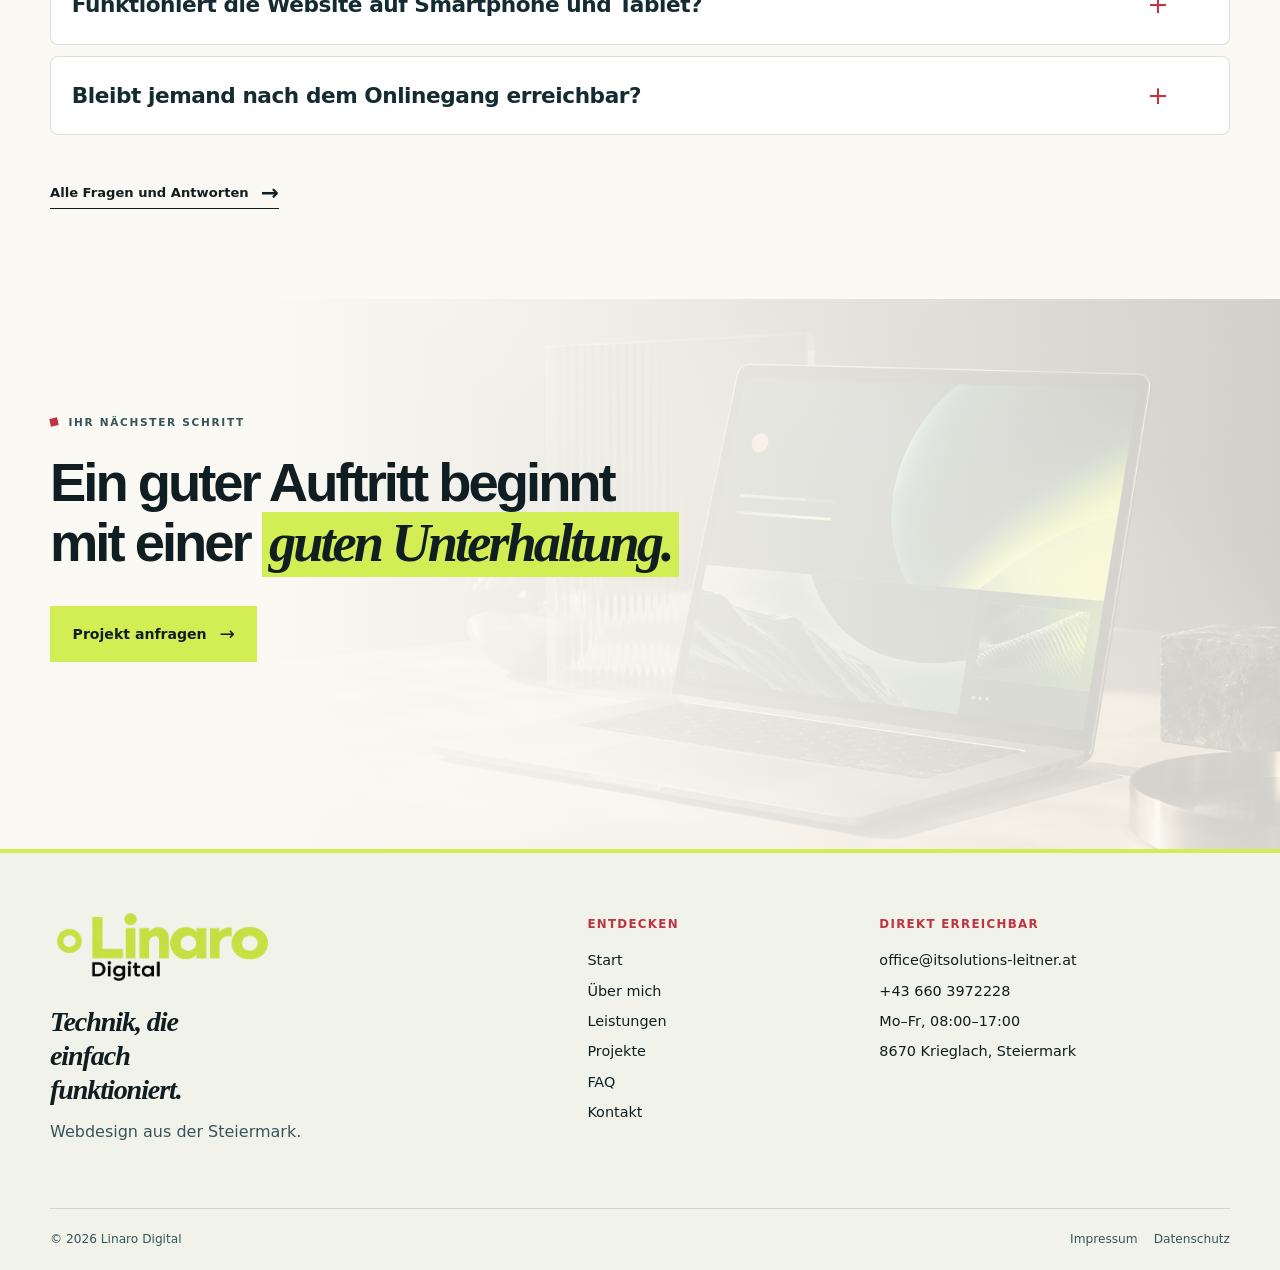
==== commit 4e215de3: "v5.0 Komplette Layoutänderung" ====
--- a/index.html
+++ b/index.html
@@ -82,37 +82,70 @@
 
     <main id="main">
       <section class="hero-showcase" aria-labelledby="hero-title">
-        <div class="hero-showcase__visual">
-          <img src="images/hero-websites-character.png" width="1536" height="1024"
-            alt="Desktop, Tablet und Smartphone mit einem alpinen Website-Entwurf auf hellen Steinpodesten vor einer limettengrünen Skulptur"
-            fetchpriority="high" decoding="async" />
-        </div>
         <div class="container hero-showcase__inner">
           <div class="hero-showcase__copy">
             <p class="hero-showcase__eyebrow">Linaro Digital <span>Webdesign aus der Steiermark</span></p>
-            <h1 id="hero-title">
-              <span>Websites</span>
-              <span>mit</span>
-              <em>Charakter.</em>
-            </h1>
+            <div class="hero-showcase__headline">
+              <h1 id="hero-title">
+                <span>Websites mit</span>
+                <em>Charakter.</em>
+              </h1>
+              <svg class="hero-showcase__spark" viewBox="0 0 120 110" aria-hidden="true" focusable="false">
+                <path d="M52 10H68V40L94 25L102 39L76 54L102 69L94 83L68 68V98H52V68L26 83L18 69L44 54L18 39L26 25L52 40Z" />
+              </svg>
+              <svg class="hero-showcase__rays hero-showcase__rays--left" viewBox="0 0 64 90" aria-hidden="true" focusable="false">
+                <path d="M36 29L19 4M29 49L3 37M31 72L8 82" />
+              </svg>
+              <svg class="hero-showcase__rays hero-showcase__rays--right" viewBox="0 0 64 90" aria-hidden="true" focusable="false">
+                <path d="M13 31L24 7M28 45L51 30" />
+              </svg>
+            </div>
             <p class="hero-showcase__intro">
-              Durchdachtes Webdesign, das begeistert<br class="hero-showcase__desktop-break" />
-              und Ihre Marke sichtbar macht.<br class="hero-showcase__desktop-break" />
-              Ein Auftritt, der nach Ihnen aussieht. Und im Kopf bleibt.
+              Individuelle Websites für Unternehmen, die mehr wollen als 08/15.<br class="hero-showcase__desktop-break" />
+              Strategisch gedacht, visuell stark und mit Liebe zum Detail.
             </p>
-            <div class="hero-showcase__clients" aria-label="Ausgewählte Kunden">
-              <p>Unternehmen, die mir vertrauen</p>
-              <div class="hero-showcase__logos">
-                <a href="referenzen.html#hairdesign" aria-label="Referenz Hairdesign Barbara Leitner ansehen">
-                  <img src="images/HD-Leitner-Logo_rgb.jpg" width="652" height="221"
-                    alt="Hairdesign Barbara Leitner" decoding="async" />
-                </a>
-                <a class="hero-showcase__logo--neuburger" href="referenzen.html#neuburger"
-                  aria-label="Referenz Neuburger Metalltechnik ansehen">
-                  <img src="images/Logo_Neuburger Metalltechnik.jpg" width="1024" height="1024"
-                    alt="Neuburger Metalltechnik" decoding="async" />
-                </a>
+            <div class="hero-showcase__actions">
+              <a class="hero-showcase__cta" href="kontakt.html">Projekt anfragen <span aria-hidden="true">→</span></a>
+              <a class="hero-showcase__work-link" href="referenzen.html">Meine Arbeiten ansehen</a>
+            </div>
+          </div>
+          <div class="hero-showcase__preview-wrap">
+            <div class="hero-showcase__annotation hero-showcase__annotation--left" aria-hidden="true">
+              Mehr Sichtbarkeit<br />für Ihr Unternehmen
+              <svg viewBox="0 0 90 70" focusable="false"><path d="M12 3Q22 52 77 50M61 36L78 50L60 64" /></svg>
+            </div>
+            <div class="hero-showcase__annotation hero-showcase__annotation--right" aria-hidden="true">
+              Webdesign<br />aus der Steiermark
+              <svg viewBox="0 0 90 70" focusable="false"><path d="M76 3Q67 52 12 50M29 36L11 50L30 64" /></svg>
+            </div>
+            <figure class="hero-preview" aria-label="Illustrativer Website-Entwurf für ein Holzbauunternehmen">
+              <div class="hero-preview__chrome" aria-hidden="true">
+                <span class="hero-preview__dots"><i></i><i></i><i></i></span>
+                <span class="hero-preview__address">Website-Konzept</span>
+                <span class="hero-preview__menu">☰</span>
               </div>
+              <div class="hero-preview__page">
+                <div class="hero-preview__nav" aria-hidden="true">
+                  <span class="hero-preview__brand">Holzwerk<span>.</span></span>
+                  <span class="hero-preview__nav-items">Start <span>Leistungen</span> Über uns <span>Projekte</span></span>
+                  <span class="hero-preview__contact">Kontakt</span>
+                </div>
+                <div class="hero-preview__body">
+                  <div class="hero-preview__copy">
+                    <p class="hero-preview__eyebrow">Nachhaltig bauen</p>
+                    <p class="hero-preview__title">Räume mit<br /><em>Zukunft.</em></p>
+                    <p class="hero-preview__description">Wir schaffen Lebensräume aus Holz – nachhaltig, regional und mit Leidenschaft.</p>
+                    <span class="hero-preview__sample-link" aria-hidden="true">Unser Handwerk <span>↗</span></span>
+                  </div>
+                  <img class="hero-preview__image" src="images/hero-holzwerk-concept.png"
+                    width="1536" height="1024" fetchpriority="high" decoding="async"
+                    alt="Illustratives modernes Holzhaus mit großen Glasflächen in einer Berglandschaft" />
+                </div>
+              </div>
+              <figcaption class="hero-preview__caption">Designkonzept · Beispiel für einen individuellen Webauftritt</figcaption>
+            </figure>
+            <div class="hero-showcase__preview-badge" aria-hidden="true">
+              <span>↗</span><p>Modernes Webdesign<br />für regional starke Marken.</p>
             </div>
           </div>
         </div>
@@ -184,7 +217,7 @@
           </div>
           <div class="image-narrative__copy reveal delay-1">
             <p class="section-label">Digitales Handwerk</p>
-            <h2>Klare Gedanken. Starke Bilder. Saubere Technik.</h2>
+            <h2>Klare Gedanken. <span class="editorial-mark">Starke Bilder.</span> Saubere Technik.</h2>
             <p>
               Eine gute Website muss nicht laut sein. Aber sie darf Charakter zeigen, Vertrauen
               aufbauen und auf jedem Bildschirm mühelos funktionieren. Genau dort treffen sich
@@ -222,9 +255,9 @@
             <a class="cinema-card cinema-card--care reveal delay-1" data-tilt href="betreuung.html"
               ><span class="cinema-card__media"
                 ><img
-                  src="images/collaboration-studio.png"
-                  width="1086"
-                  height="1448"
+                  src="images/collaboration-studio-landscape.png"
+                  width="1536"
+                  height="1024"
                   alt="Gemeinsame Arbeit an einem Website-Konzept"
                   loading="lazy"
                   decoding="async" /></span
@@ -239,9 +272,9 @@
               href="domain-hosting.html"
               ><span class="cinema-card__media"
                 ><img
-                  src="images/hosting-detail.png"
-                  width="1086"
-                  height="1448"
+                  src="images/hosting-detail-landscape.png"
+                  width="1536"
+                  height="1024"
                   alt="Sorgfältig organisierte technische Infrastruktur"
                   loading="lazy"
                   decoding="async" /></span
@@ -306,7 +339,7 @@
           <div class="process-premium__top reveal">
             <p class="section-label">Wie wir zusammenarbeiten</p>
             <div>
-              <h2>Ihr Projekt bleibt persönlich – vom ersten Gespräch bis zum Onlinegang.</h2>
+              <h2>Ihr Projekt bleibt <span class="editorial-mark">persönlich</span> – vom ersten Gespräch bis zum Onlinegang.</h2>
               <p class="process-premium__intro">
                 Sie sprechen während des gesamten Projekts direkt mit mir. Wir treffen
                 Entscheidungen gemeinsam, in verständlichen Schritten und ohne unnötige Umwege.
@@ -376,7 +409,7 @@
         <div class="container">
           <div class="faq-premium__head reveal">
             <p class="section-label">Fragen, bevor sie entstehen</p>
-            <h2>Gut zu wissen.</h2>
+            <h2>Gut zu <span class="editorial-mark">wissen.</span></h2>
           </div>
           <div class="faq faq--premium reveal">
             <details class="faq-item">
@@ -444,27 +477,39 @@
       </section>
     </main>
 
-    <footer class="site-footer site-footer--premium">
+    <footer class="site-footer footer-unified">
       <div class="container">
-        <div class="footer-premium__top">
-          <a class="brand footer-brand" href="index.html"
-            ><span class="brand-mark"></span>Linaro<small>Digital</small></a
-          >
+        <div class="footer-unified__top">
+          <div class="footer-unified__brand">
+            <a class="brand footer-brand" href="index.html" aria-label="Linaro Digital Startseite"
+              ><span class="brand-mark"></span>Linaro<small>Digital</small></a>
+            <p class="footer-unified__tagline">Technik, die einfach funktioniert.</p>
+            <p class="muted">Webdesign aus der Steiermark.</p>
+          </div>
           <div>
-            <p>Technik, die einfach funktioniert.</p>
-            <a href="mailto:office@itsolutions-leitner.at">office@itsolutions-leitner.at</a
-            ><a href="tel:+436603972228">+43 660 3972228</a>
+            <p class="footer-title">Entdecken</p>
+            <ul class="footer-links">
+              <li><a href="index.html">Start</a></li>
+              <li><a href="ueber-uns.html">Über mich</a></li>
+              <li><a href="leistungen.html">Leistungen</a></li>
+              <li><a href="referenzen.html">Projekte</a></li>
+              <li><a href="faq.html">FAQ</a></li>
+              <li><a href="kontakt.html">Kontakt</a></li>
+            </ul>
           </div>
           <div>
-            <a href="ueber-uns.html">Über mich</a><a href="leistungen.html">Leistungen</a
-            ><a href="referenzen.html">Projekte</a><a href="kontakt.html">Kontakt</a>
+            <p class="footer-title">Direkt erreichbar</p>
+            <ul class="footer-links">
+              <li><a href="mailto:office@itsolutions-leitner.at">office@itsolutions-leitner.at</a></li>
+              <li><a href="tel:+436603972228">+43 660 3972228</a></li>
+              <li>Mo–Fr, 08:00–17:00</li>
+              <li>8670 Krieglach, Steiermark</li>
+            </ul>
           </div>
         </div>
         <div class="footer-bottom">
           <span>© 2026 Linaro Digital</span>
-          <div>
-            <a href="impressum.html">Impressum</a><a href="datenschutz.html">Datenschutz</a>
-          </div>
+          <div><a href="impressum.html">Impressum</a><a href="datenschutz.html">Datenschutz</a></div>
         </div>
       </div>
     </footer>
--- a/css/style.css
+++ b/css/style.css
@@ -5471,235 +5471,1702 @@
   }
 }
 
-/* === 17. STARTSEITEN-HERO: WEBSITES MIT CHARAKTER === */
-/* Alle neuen Regeln gelten ausschließlich innerhalb des Startseiten-Heros.
-   Die bisherigen Markenfarben und gemeinsamen Komponenten bleiben erhalten. */
+/* === 17. STARTSEITEN-HERO: EDITORIAL MIT BROWSER-VORSCHAU === */
+/* Alle Regeln sind auf den Startseiten-Hero begrenzt. */
 .hero-showcase {
   background: var(--paper);
+  color: var(--ink-deep);
   isolation: isolate;
-  min-height: 860px;
   overflow: hidden;
   position: relative;
 }
-.hero-showcase__visual {
-  inset: 0;
-  position: absolute;
+.hero-showcase::before,
+.hero-showcase::after {
+  border: 1px solid rgba(19, 43, 49, 0.09);
+  border-radius: 50%;
+  content: '';
+  height: 34rem;
+  pointer-events: none;
+  position: absolute;
+  width: 34rem;
   z-index: -1;
 }
-.hero-showcase__visual img {
+.hero-showcase::before {
+  left: -27rem;
+  top: 10rem;
+}
+.hero-showcase::after {
+  right: -27rem;
+  top: 8rem;
+}
+.hero-showcase__inner {
+  padding: 8.7rem 0 2.5rem;
+  width: min(1280px, calc(100% - 3rem));
+}
+.hero-showcase__copy {
+  min-width: 0;
+  text-align: center;
+}
+.hero-showcase__eyebrow {
+  align-items: center;
+  display: flex;
+  flex-wrap: wrap;
+  font-size: 0.65rem;
+  font-weight: 700;
+  gap: 0.65rem 1.2rem;
+  justify-content: center;
+  letter-spacing: 0.2em;
+  margin: 0 0 2rem;
+  text-transform: uppercase;
+}
+.hero-showcase__eyebrow span {
+  border-left: 1px solid var(--line);
+  padding-left: 1.2rem;
+}
+.hero-showcase__headline {
+  margin: 0 auto;
+  max-width: calc(100% - 8rem);
+  position: relative;
+  width: fit-content;
+}
+.hero-showcase h1 {
+  color: var(--ink-deep);
+  font-family: 'Arial Black', 'Helvetica Neue', Arial, sans-serif;
+  font-size: clamp(4rem, 7.8vw, 8.5rem);
+  font-weight: 900;
+  letter-spacing: -0.075em;
+  line-height: 0.98;
+  margin: 0;
+  max-width: none;
+}
+.hero-showcase h1 > span {
+  display: block;
+  position: relative;
+  white-space: nowrap;
+  z-index: 1;
+}
+.hero-showcase h1 em {
+  background: #D3EE55;
+  color: var(--coral);
+  display: block;
+  font-family: Georgia, 'Times New Roman', serif;
+  font-size: 1.15em;
+  font-style: italic;
+  font-weight: 700;
+  letter-spacing: -0.07em;
+  line-height: 0.98;
+  margin: 0.12em -0.06em 0;
+  padding: 0.04em 0.2em 0.13em 0.13em;
+  transform: rotate(-3.4deg);
+  white-space: nowrap;
+}
+.hero-showcase__spark {
+  color: var(--coral);
+  filter: drop-shadow(0 3px 4px rgba(19, 43, 49, 0.07));
+  height: auto;
+  pointer-events: none;
+  position: absolute;
+  right: -9rem;
+  top: 2.7rem;
+  transform: rotate(12deg);
+  width: clamp(5rem, 8vw, 7.5rem);
+}
+.hero-showcase__spark path {
+  fill: currentColor;
+  stroke: #D3EE55;
+  stroke-linejoin: round;
+  stroke-width: 12px;
+  paint-order: stroke fill;
+}
+.hero-showcase__rays {
+  fill: none;
+  height: 5rem;
+  pointer-events: none;
+  position: absolute;
+  stroke: var(--ink-deep);
+  stroke-linecap: round;
+  stroke-width: 3.5px;
+  width: 3.5rem;
+}
+.hero-showcase__rays--left {
+  left: -4.5rem;
+  top: 43%;
+}
+.hero-showcase__rays--right {
+  right: -10.5rem;
+  top: 0.2rem;
+}
+.hero-showcase__intro {
+  color: var(--ink-deep);
+  font-size: clamp(1rem, 1.25vw, 1.25rem);
+  line-height: 1.4;
+  margin: 2.8rem auto 0;
+  max-width: 48rem;
+  text-wrap: balance;
+}
+.hero-showcase__actions {
+  align-items: center;
+  display: flex;
+  flex-wrap: wrap;
+  gap: 1rem 2rem;
+  justify-content: center;
+  margin-top: 1.6rem;
+}
+.hero-showcase__cta {
+  align-items: center;
+  background: #D3EE55;
+  color: var(--ink-deep);
+  display: inline-flex;
+  font-size: 1rem;
+  font-weight: 700;
+  gap: 1rem;
+  justify-content: center;
+  min-height: 48px;
+  padding: 0.7rem 1.9rem;
+  transition: background 0.2s ease, transform 0.2s ease;
+}
+.hero-showcase__cta:hover {
+  background: var(--lime-deep);
+  transform: translateY(-2px);
+}
+.hero-showcase__work-link {
+  font-size: 1rem;
+  padding: 0.55rem 0;
+  text-decoration: underline;
+  text-underline-offset: 0.35rem;
+}
+.hero-showcase__work-link:hover {
+  color: var(--coral);
+}
+.hero-showcase__actions a:focus-visible {
+  outline: 2px solid var(--ink-deep);
+  outline-offset: 5px;
+}
+.hero-showcase__preview-wrap {
+  margin: 2rem auto 0;
+  max-width: 920px;
+  position: relative;
+}
+.hero-preview {
+  background: var(--white);
+  border: 1px solid rgba(19, 43, 49, 0.12);
+  border-radius: 13px;
+  box-shadow: 0 22px 60px rgba(19, 43, 49, 0.14);
+  margin: 0;
+  overflow: hidden;
+}
+.hero-preview__chrome {
+  align-items: center;
+  background: #f1efe8;
+  border-bottom: 1px solid rgba(19, 43, 49, 0.06);
+  display: flex;
+  gap: 1rem;
+  height: 44px;
+  justify-content: space-between;
+  padding: 0 1.4rem;
+}
+.hero-preview__dots {
+  display: flex;
+  gap: 0.4rem;
+}
+.hero-preview__dots i {
+  background: #ee6660;
+  border-radius: 50%;
+  height: 9px;
+  width: 9px;
+}
+.hero-preview__dots i:nth-child(2) { background: #e9bd4f; }
+.hero-preview__dots i:nth-child(3) { background: #77b854; }
+.hero-preview__address {
+  background: rgba(19, 43, 49, 0.035);
+  border-radius: 20px;
+  color: var(--ink-soft);
+  font-size: 0.65rem;
+  max-width: 60%;
+  padding: 0.2rem 1rem;
+  text-align: center;
+  width: 58%;
+}
+.hero-preview__menu {
+  color: var(--ink-soft);
+  font-size: 1.1rem;
+}
+.hero-preview__page {
+  color: #244135;
+  padding: 0 3.1rem;
+}
+.hero-preview__nav {
+  align-items: center;
+  display: flex;
+  gap: 1rem;
+  justify-content: space-between;
+  padding: 1rem 0 1.2rem;
+}
+.hero-preview__brand {
+  font-family: Georgia, serif;
+  font-size: 1.5rem;
+  font-weight: 700;
+  letter-spacing: -0.06em;
+}
+.hero-preview__brand > span { color: var(--coral); }
+.hero-preview__nav-items {
+  display: flex;
+  font-size: 0.55rem;
+  gap: 1.9rem;
+}
+.hero-preview__contact {
+  background: #244135;
+  border-radius: 2px;
+  color: var(--white);
+  font-size: 0.6rem;
+  padding: 0.45rem 1.5rem;
+}
+.hero-preview__body {
+  display: grid;
+  gap: 1.5rem;
+  grid-template-columns: 0.9fr 1.1fr;
+}
+.hero-preview__copy {
+  padding: 1rem 0 2.5rem;
+}
+.hero-preview__eyebrow {
+  font-size: 0.55rem;
+  font-weight: 700;
+  letter-spacing: 0.16em;
+  margin: 0 0 0.8rem;
+  text-transform: uppercase;
+}
+.hero-preview__title {
+  color: var(--ink-deep);
+  font-family: Georgia, serif;
+  font-size: clamp(2rem, 4.2vw, 3.6rem);
+  font-weight: 700;
+  letter-spacing: -0.065em;
+  line-height: 0.96;
+  margin: 0 0 0.9rem;
+}
+.hero-preview__title em { color: #244135; }
+.hero-preview__description {
+  font-family: Georgia, serif;
+  font-size: 0.85rem;
+  line-height: 1.45;
+  margin: 0;
+  max-width: 17rem;
+}
+.hero-preview__sample-link {
+  align-items: center;
+  display: flex;
+  font-size: 0.7rem;
+  gap: 1rem;
+  margin-top: 1.4rem;
+}
+.hero-preview__sample-link > span {
+  border: 1px solid #244135;
+  border-radius: 50%;
+  padding: 0.3rem 0.6rem;
+}
+.hero-preview__image {
+  border-radius: 18px 18px 0 0;
   height: 100%;
+  min-height: 300px;
   object-fit: cover;
   object-position: center;
   width: 100%;
 }
-.hero-showcase__visual::after {
-  background: linear-gradient(90deg, rgba(251, 249, 243, 0.78) 0%, rgba(251, 249, 243, 0.5) 32%, transparent 49%);
-  content: '';
-  inset: 0;
-  position: absolute;
-}
-.hero-showcase__inner {
+.hero-preview__caption {
+  background: var(--white);
+  border-top: 1px solid rgba(19, 43, 49, 0.07);
+  color: var(--ink-soft);
+  font-size: 0.62rem;
+  padding: 0.65rem 1rem;
+  text-align: center;
+}
+.hero-showcase__annotation {
+  color: #959894;
+  font-family: 'Segoe Print', 'Comic Sans MS', cursive;
+  font-size: 0.75rem;
+  letter-spacing: 0.07em;
+  line-height: 1.6;
+  pointer-events: none;
+  position: absolute;
+  text-align: center;
+  text-transform: uppercase;
+  width: 140px;
+}
+.hero-showcase__annotation svg {
+  fill: none;
+  height: 65px;
+  stroke: currentColor;
+  stroke-linecap: round;
+  stroke-linejoin: round;
+  stroke-width: 1.6px;
+  width: 85px;
+}
+.hero-showcase__annotation--left {
+  left: -180px;
+  top: 4rem;
+  transform: rotate(-10deg);
+}
+.hero-showcase__annotation--right {
+  right: -170px;
+  top: -6rem;
+  transform: rotate(-10deg);
+}
+.hero-showcase__preview-badge {
   align-items: center;
+  background: var(--white);
+  border-radius: 14px;
+  box-shadow: 0 12px 40px rgba(19, 43, 49, 0.09);
   display: flex;
-  min-height: clamp(860px, 58vw, 1000px);
-  padding: 9.5rem 0 4rem;
-  width: min(1440px, calc(100% - 4rem));
-}
-.hero-showcase__copy {
-  max-width: 48%;
-  min-width: 0;
-}
-.hero-showcase__eyebrow {
-  align-items: center;
+  gap: 0.8rem;
+  padding: 1rem 1.3rem;
+  pointer-events: none;
+  position: absolute;
+  right: -105px;
+  top: 7.5rem;
+  transform: rotate(-6deg);
+}
+.hero-showcase__preview-badge > span {
+  background: var(--aqua);
+  border-radius: 50%;
   color: var(--ink-deep);
-  display: flex;
-  flex-wrap: wrap;
-  font-size: 0.66rem;
-  font-weight: 700;
-  gap: 0.7rem 1.2rem;
-  letter-spacing: 0.14em;
-  margin-bottom: 2.4rem;
-  text-transform: uppercase;
-}
-.hero-showcase__eyebrow span {
-  border-left: 1px solid var(--line);
-  color: var(--ink-soft);
-  font-size: 0.9em;
-  padding-left: 1.2rem;
-}
-.hero-showcase h1 {
-  color: var(--ink-deep);
-  font-family: 'Arial Black', var(--display);
-  font-size: clamp(4.25rem, 7.4vw, 7.7rem);
-  font-weight: 900;
-  letter-spacing: -0.085em;
-  line-height: 0.9;
-  margin-left: -0.045em;
-  max-width: none;
-}
-.hero-showcase h1 > span {
-  display: block;
-}
-.hero-showcase h1 em {
-  color: var(--coral);
-  display: block;
-  font-family: Georgia, 'Times New Roman', serif;
-  font-size: 1.12em;
-  font-style: italic;
-  font-weight: 400;
-  letter-spacing: -0.075em;
-  line-height: 1.05;
-  margin-top: 0.03em;
-  padding-right: 0.08em;
-  white-space: nowrap;
-}
-.hero-showcase__intro {
-  color: var(--ink-soft);
-  font-size: clamp(1.05rem, 1.3vw, 1.3rem);
-  line-height: 1.5;
-  margin: 1.8rem 0 0;
-  max-width: 32rem;
-}
-.hero-showcase__clients {
-  margin-top: 3rem;
-  max-width: 31rem;
-}
-.hero-showcase__clients > p {
-  color: var(--ink-soft);
-  font-size: 0.63rem;
-  letter-spacing: 0.12em;
-  margin-bottom: 1.1rem;
-  text-transform: uppercase;
-}
-.hero-showcase__logos {
-  align-items: center;
-  display: flex;
-  gap: clamp(1.25rem, 2.5vw, 2.6rem);
-}
-.hero-showcase__logos a {
-  align-items: center;
-  display: flex;
-  flex: 0 1 200px;
-  height: 66px;
-  min-width: 0;
-  mix-blend-mode: multiply;
-  transition: transform 0.25s ease;
-}
-.hero-showcase__logos img {
-  filter: grayscale(1) brightness(0.75) contrast(25);
-  height: 100%;
-  object-fit: contain;
-  width: 100%;
-}
-.hero-showcase__logos .hero-showcase__logo--neuburger {
-  flex-basis: 250px;
-}
-.hero-showcase__logo--neuburger img {
-  object-fit: cover;
-  object-position: center;
-}
-.hero-showcase__logos a:hover {
-  transform: translateY(-3px);
-}
-.hero-showcase__logos a:focus-visible {
-  border-radius: 4px;
-  outline: 2px solid var(--ink-deep);
-  outline-offset: 5px;
-}
-@media (min-width: 1800px) {
-  .hero-showcase__visual img {
-    object-position: center 58%;
-  }
-}
-@media (max-width: 1100px) and (min-width: 851px) {
-  .hero-showcase,
+  font-size: 1.2rem;
+  padding: 0.15rem 0.5rem;
+}
+.hero-showcase__preview-badge p {
+  font-family: Georgia, serif;
+  font-size: 0.8rem;
+  line-height: 1.3;
+  margin: 0;
+}
+@media (max-width: 1250px) {
+  .hero-showcase__annotation { display: none; }
+  .hero-showcase__preview-badge { right: -1rem; }
+  .hero-showcase__spark { right: -6.5rem; }
+  .hero-showcase__rays--right { right: -7rem; }
+}
+@media (max-width: 850px) {
   .hero-showcase__inner {
-    min-height: 780px;
-  }
-  .hero-showcase h1 {
-    font-size: clamp(4rem, 7.2vw, 5rem);
+    padding: 7.4rem 0 1.5rem;
+    width: min(700px, calc(100% - 2.5rem));
   }
   .hero-showcase__eyebrow {
-    gap: 0.55rem;
+    font-size: 0.57rem;
+    gap: 0.5rem;
+    margin-bottom: 2.7rem;
   }
   .hero-showcase__eyebrow span {
     border: 0;
     flex-basis: 100%;
-    padding-left: 0;
-  }
-  .hero-showcase__desktop-break {
-    display: none;
-  }
+    padding: 0;
+  }
+  .hero-showcase__headline { max-width: 100%; }
+  .hero-showcase h1 { font-size: clamp(2.65rem, 11.4vw, 5.5rem); }
+  .hero-showcase__spark {
+    right: -0.3rem;
+    top: -2.4rem;
+    width: 2.7rem;
+  }
+  .hero-showcase__rays--left {
+    height: 2.8rem;
+    left: -0.6rem;
+    top: 43%;
+    width: 1.4rem;
+  }
+  .hero-showcase__rays--right { display: none; }
+  .hero-showcase__intro {
+    font-size: 1rem;
+    margin-top: 2.1rem;
+    max-width: 32rem;
+  }
+  .hero-showcase__desktop-break { display: none; }
+  .hero-showcase__actions {
+    gap: 0.8rem 1.4rem;
+    margin-top: 1.4rem;
+  }
+  .hero-showcase__cta { font-size: 0.9rem; padding: 0.7rem 1.3rem; }
+  .hero-showcase__work-link { font-size: 0.9rem; }
+  .hero-showcase__preview-wrap { margin-top: 2rem; }
+  .hero-preview__page { padding: 0 1.4rem; }
+  .hero-preview__nav-items { gap: 0.8rem; }
+  .hero-preview__body { gap: 0.9rem; }
+  .hero-preview__image { min-height: 240px; }
+  .hero-showcase__preview-badge {
+    padding: 0.65rem 0.85rem;
+    right: -0.4rem;
+    top: 6.8rem;
+  }
+  .hero-showcase__preview-badge p { font-size: 0.65rem; }
+}
+@media (max-width: 560px) {
+  .hero-preview__chrome { height: 34px; padding: 0 0.8rem; }
+  .hero-preview__dots { gap: 0.25rem; }
+  .hero-preview__dots i { height: 6px; width: 6px; }
+  .hero-preview__address { font-size: 0.55rem; }
+  .hero-preview__page { padding: 0 1rem; }
+  .hero-preview__nav { padding: 0.8rem 0; }
+  .hero-preview__brand { font-size: 1.2rem; }
+  .hero-preview__nav-items { display: none; }
+  .hero-preview__contact { font-size: 0.5rem; padding: 0.35rem 0.8rem; }
+  .hero-preview__body { gap: 0; grid-template-columns: 1fr; }
+  .hero-preview__copy { padding: 0.7rem 0 1.2rem; }
+  .hero-preview__title { font-size: 2.6rem; }
+  .hero-preview__description { font-size: 0.75rem; max-width: 18rem; }
+  .hero-preview__sample-link { margin-top: 0.9rem; }
+  .hero-preview__image {
+    aspect-ratio: 3 / 2;
+    border-radius: 12px 12px 0 0;
+    height: auto;
+    min-height: 0;
+  }
+  .hero-showcase__preview-badge {
+    right: -0.3rem;
+    top: 16rem;
+  }
+  .hero-preview__caption { font-size: 0.55rem; }
+}
+@media (prefers-reduced-motion: reduce) {
+  .hero-showcase__cta { transition: none; }
+}
+
+/* === 18. EDITORIAL-DESIGNSYSTEM FÜR DIE GESAMTE WEBSITE === */
+/* Der freigegebene Startseiten-Hero bleibt unverändert. Die vorhandenen
+   Inhalte, Bilder, Links und Interaktionen tragen jetzt seine Formensprache. */
+:root {
+  --display: 'Arial Black', 'Helvetica Neue', Arial, sans-serif;
+  --editorial-serif: Georgia, 'Times New Roman', serif;
+  --editorial-line: rgba(16, 30, 34, 0.14);
+  --editorial-shadow: 7px 7px 0 rgba(174, 226, 219, 0.55);
+}
+
+/* Typografie: kräftiger Grundton, bewusst gesetzte Serifenschrift-Akzente. */
+main > section:not(.hero-showcase) h2 {
+  font-size: clamp(2.2rem, 4.25vw, 4.5rem);
+  font-weight: 900;
+  letter-spacing: -0.055em;
+  line-height: 1.09;
+  max-width: 22ch;
+  overflow-wrap: break-word;
+  text-wrap: balance;
+}
+main > section:not(.hero-showcase) h3 {
+  font-weight: 800;
+  hyphens: auto;
+  letter-spacing: -0.045em;
+  line-height: 1.12;
+  overflow-wrap: break-word;
+}
+.editorial-mark,
+.premium-intro h2 em,
+.statement-stage h2 > span,
+.services-cinema__head h2 > span,
+.work-stage__head h2 > span,
+.closing-stage h2 > span {
+  background: var(--lime);
+  box-decoration-break: clone;
+  -webkit-box-decoration-break: clone;
+  color: var(--coral);
+  font-family: var(--editorial-serif);
+  font-style: italic;
+  font-weight: 700;
+  letter-spacing: -0.055em;
+  line-height: 1.15;
+  padding: 0.015em 0.13em 0.07em;
+}
+.services-cinema__head h2 > span,
+.work-stage__head h2 > span,
+.closing-stage h2 > span {
+  display: inline;
+}
+.section-label,
+.eyebrow {
+  color: var(--ink-soft);
+  font-family: var(--body);
+  font-size: 0.66rem;
+  font-weight: 700;
+  letter-spacing: 0.16em;
+  line-height: 1.55;
+}
+.section-label::before,
+.eyebrow::before {
+  background: var(--coral);
+  border-radius: 0;
+  flex: 0 0 0.5rem;
+  height: 0.5rem;
+  transform: rotate(-12deg);
+  width: 0.5rem;
+}
+.section,
+.premium-intro,
+.statement-stage,
+.services-cinema {
+  padding-top: clamp(4rem, 7vw, 7rem);
+  padding-bottom: clamp(4rem, 7vw, 7rem);
+}
+.section--tight {
+  padding-top: 2.5rem;
+  padding-bottom: 2.5rem;
+}
+
+/* Gemeinsame Navigation und rechteckige, klare Aktionen. */
+.site-header,
+.site-header--dark,
+.site-header--dark.is-scrolled {
+  background: rgba(251, 249, 243, 0.97);
+  border-bottom: 1px solid var(--editorial-line);
+  box-shadow: none;
+}
+.site-header.is-scrolled { box-shadow: 0 6px 20px rgba(16, 30, 34, 0.05); }
+.nav-cta,
+.site-header--dark .nav-cta {
+  background: var(--lime);
+  border: 1px solid transparent;
+  border-radius: 0;
+  color: var(--ink-deep);
+  padding: 0.8rem 1.2rem;
+}
+.nav-cta:hover,
+.site-header--dark .nav-cta:hover {
+  background: var(--lime-deep);
+  color: var(--ink-deep);
+}
+.submenu { border-radius: 8px; box-shadow: var(--editorial-shadow); }
+.button {
+  border-radius: 0;
+  font-family: var(--body);
+  font-weight: 700;
+  letter-spacing: 0;
+  min-height: 48px;
+  padding: 0.8rem 1.35rem;
+  text-transform: none;
+}
+.button--primary,
+.button--lime,
+.button--ink,
+.cta-band .button--primary {
+  background: var(--lime);
+  border-color: var(--lime);
+  color: var(--ink-deep);
+}
+.button--primary:hover,
+.button--lime:hover,
+.button--ink:hover,
+.cta-band .button--primary:hover {
+  background: var(--lime-deep);
+  border-color: var(--lime-deep);
+  color: var(--ink-deep);
+}
+.button--secondary,
+.button--outline {
+  background: transparent;
+  border-color: var(--ink-deep);
+  color: var(--ink-deep);
+}
+.text-arrow {
+  color: var(--ink-deep);
+  font-family: var(--body);
+  letter-spacing: 0;
+  text-transform: none;
+}
+a:focus-visible,
+button:focus-visible,
+summary:focus-visible {
+  outline: 2px solid var(--coral);
+  outline-offset: 5px;
+}
+
+/* Unterseiten: zentrierte Titel mit derselben schrägen Markenfläche. */
+.page-hero {
+  background: var(--paper);
+  border-bottom: 1px solid var(--editorial-line);
+  isolation: isolate;
+  min-height: 0;
+  padding: clamp(4rem, 6vw, 6rem) 0 clamp(3.5rem, 5vw, 5rem);
+  text-align: center;
+}
+.page-hero > .container { max-width: 1120px; position: relative; z-index: 1; }
+.page-hero .eyebrow { justify-content: center; margin-bottom: 1.8rem; }
+.page-hero h1,
+.page--about .page-hero h1,
+.page--betreuung .page-hero h1 {
+  font-size: clamp(2.9rem, 5.5vw, 5.7rem);
+  font-weight: 900;
+  letter-spacing: -0.065em;
+  line-height: 1.05;
+  margin: 0 auto;
+  max-width: 19ch;
+  overflow-wrap: break-word;
+  text-wrap: balance;
+}
+.page-hero h1 .lime,
+.page--about .page-hero h1 .lime {
+  background: var(--lime);
+  color: var(--coral);
+  display: inline-block;
+  font-family: var(--editorial-serif);
+  font-size: 1.02em;
+  font-style: italic;
+  font-weight: 700;
+  hyphens: auto;
+  line-height: 1.12;
+  margin: 0.14em 0 0.08em;
+  max-width: 100%;
+  padding: 0.015em 0.15em 0.09em;
+  transform: rotate(-2deg);
+}
+.page-hero .lead {
+  color: var(--ink-soft);
+  font-size: clamp(1.05rem, 1.5vw, 1.25rem);
+  line-height: 1.6;
+  margin: 1.8rem auto 0;
+  max-width: 42rem;
+}
+.page-hero.page-hero::before {
+  background-image:
+    radial-gradient(ellipse at center, rgba(251, 249, 243, 0.98) 10%, rgba(251, 249, 243, 0.7) 65%, rgba(251, 249, 243, 0.25)),
+    var(--page-hero-image, none);
+  background-position: center;
+  background-size: cover;
+  opacity: 0.46;
+}
+.page-hero::after,
+.page--about .page-hero::after {
+  background: url('../images/editorial-spark.svg') center / contain no-repeat;
+  border: 0;
+  border-radius: 0;
+  height: 95px;
+  opacity: 1;
+  right: max(2rem, calc((100% - 1280px) / 2));
+  top: 2rem;
+  transform: rotate(5deg);
+  width: 100px;
+}
+body:has(.legal) .page-hero::before { background-image: none; }
+
+/* Startseite: Bildflächen wie hochwertige Drucke, nicht wie dunkle Overlays. */
+.premium-intro,
+.image-narrative,
+.work-stage,
+.faq-premium,
+.services-overview,
+.care-showcase,
+.project-gallery { background: var(--paper); }
+.statement-stage,
+.process-premium,
+.section--ink,
+.care-included { background: #f2f5e7; color: var(--ink-deep); }
+.services-cinema,
+.offer-showcase { background: #edf5f2; }
+.photo-addon { background: var(--paper); }
+.premium-intro__visual figure,
+.image-narrative__image,
+.process-premium__personal,
+.photo-addon__visual,
+.seo-story__image,
+.team-card {
+  border: 1px solid var(--editorial-line);
+  border-radius: 12px;
+  box-shadow: var(--editorial-shadow);
+  overflow: hidden;
+}
+.premium-intro__visual figure { background: var(--white); padding: 0.5rem; }
+.premium-intro__visual img { border-radius: 7px; }
+.premium-intro__visual figcaption {
+  color: var(--ink-soft);
+  font-family: var(--editorial-serif);
+  font-size: 0.9rem;
+  font-style: italic;
+  padding: 0.7rem 0.3rem 0.2rem;
+}
+.image-narrative__image p { background: rgba(16, 30, 34, 0.75); padding: 0.8rem; }
+.statement-stage::before { display: none; }
+.statement-stage__ribbon {
+  background: var(--aqua);
+  border-bottom: 1px solid var(--editorial-line);
+  border-top: 1px solid var(--editorial-line);
+  color: var(--ink-deep);
+}
+.statement-stage__facts li > span,
+.process-premium__rail > li > span,
+.feature-list > li > span,
+.care-included__list > li > span,
+.process-step::before {
+  background: var(--lime);
+  color: var(--coral);
+  display: inline-block;
+  font-family: var(--editorial-serif);
+  font-size: 1.4rem;
+  font-style: italic;
+  font-weight: 700;
+  line-height: 1.25;
+  padding: 0.1rem 0.45rem;
+  transform: rotate(-5deg);
+  width: fit-content;
+}
+.services-cinema__head { align-items: start; gap: 2rem; }
+.services-cinema__head h2 { max-width: 20ch; }
+.work-stage__head h2 { max-width: 21ch; }
+.process-premium__top h2 { max-width: 23ch; }
+.process-premium__personal { background: var(--white); }
+.process-premium__personal h3 { color: var(--ink-deep); }
+.process-premium__rail { gap: 0.75rem; }
+.process-premium__rail li {
+  background: var(--white);
+  border: 1px solid var(--editorial-line);
+  border-radius: 8px;
+  min-height: 260px;
+}
+.process-premium__rail li:last-child { border-right: 1px solid var(--editorial-line); }
+.process-premium__rail li::before { display: none; }
+.process-premium__rail h3 { font-size: 1.2rem; margin-top: 1.8rem; }
+.process-premium__rail p { color: var(--ink-soft); }
+
+/* Leistungen: vier bildstarke Karten, klare Nummern, gemeinsame Bildrahmen. */
+.cinema-card {
+  background: var(--white);
+  border: 1px solid var(--editorial-line);
+  border-radius: 12px;
+  box-shadow: 4px 4px 0 rgba(174, 226, 219, 0.42);
+  color: var(--ink-deep);
+  min-height: 0;
+  padding: 1.2rem;
+}
+.cinema-card::after { display: none; }
+.cinema-card__media {
+  border: 1px solid var(--editorial-line);
+  border-radius: 8px;
+  display: block;
+  flex-shrink: 0;
+  height: 235px;
+  inset: auto;
+  margin-bottom: 1.5rem;
+  position: relative;
+  width: 100%;
+}
+.cinema-card__media::before {
+  background: rgba(251, 249, 243, 0.95);
+  color: var(--coral);
+  content: '●  ●  ●';
+  font-family: var(--body);
+  font-size: 0.5rem;
+  inset: 0 0 auto;
+  letter-spacing: 0.1rem;
+  padding: 0.45rem 0.65rem;
+  position: absolute;
+  z-index: 1;
+}
+.cinema-card > .cinema-card__index {
+  background: var(--lime);
+  color: var(--coral);
+  font-family: var(--editorial-serif);
+  font-size: 1.3rem;
+  font-style: italic;
+  left: 1.8rem;
+  padding: 0.3rem 0.65rem;
+  position: absolute;
+  top: 3.4rem;
+  transform: rotate(-5deg);
+  z-index: 2;
+}
+.cinema-card h3 {
+  display: block;
+  font-size: clamp(1.6rem, 2.7vw, 2.5rem);
+  margin: 0;
+  max-width: none;
+  min-height: 0;
+}
+.cinema-card > p {
+  color: var(--ink-soft);
+  font-size: 1rem;
+  font-weight: 400;
+  letter-spacing: 0;
+  margin: 0.8rem 0 1.3rem;
+  min-height: 0;
+  text-transform: none;
+}
+.cinema-card__action {
+  border-color: var(--editorial-line);
+  color: var(--ink-deep);
+  letter-spacing: 0;
+  margin-top: auto;
+  text-transform: none;
+}
+.cinema-card__action b {
+  background: var(--lime);
+  border-radius: 50%;
+  padding: 0.1rem 0.55rem;
+}
+.cinema-card:hover { box-shadow: 7px 7px 0 rgba(174, 226, 219, 0.65); }
+.service-editorial__image {
+  border: 1px solid var(--editorial-line);
+  border-radius: 12px;
+  box-shadow: var(--editorial-shadow);
+}
+.service-editorial__image > span {
+  bottom: 1.1rem;
+  color: var(--coral);
+  font-family: var(--editorial-serif);
+  font-size: 1.9rem;
+  font-style: italic;
+  left: 1.1rem;
+  transform: rotate(-5deg);
+}
+.service-editorial__copy h2 { max-width: 17ch; }
+.offer-card,
+.care-card,
+.service-card {
+  background: var(--white);
+  border: 1px solid var(--editorial-line);
+  border-radius: 10px;
+  box-shadow: 4px 4px 0 rgba(174, 226, 219, 0.35);
+  color: var(--ink-deep);
+}
+.offer-card { min-height: 280px; }
+.offer-card > span,
+.care-card__top > span {
+  background: var(--lime);
+  color: var(--coral);
+  font-family: var(--editorial-serif);
+  font-size: 1.4rem;
+  font-style: italic;
+  line-height: 1.3;
+  padding: 0.15rem 0.55rem;
+  transform: rotate(-5deg);
+  width: fit-content;
+}
+.offer-card h3 { margin-top: 1.8rem; max-width: 15ch; }
+.offer-card--large {
+  background: linear-gradient(90deg, rgba(251, 249, 243, 0.98), rgba(251, 249, 243, 0.76)), url('../images/webdesign-devices.png') center / cover;
+}
+.offer-card--large p,
+.care-card--featured > p { color: var(--ink-soft); }
+.offer-card--accent,
+.care-card--featured { background: var(--lime-light); }
+.care-card h3,
+.care-card--featured h3 { color: var(--ink-deep); font-size: clamp(1.7rem, 2.5vw, 2.6rem); }
+.care-card--featured .text-arrow { color: var(--ink-deep); }
+.care-card--featured .care-card__top,
+.care-card--featured li { border-color: var(--editorial-line); }
+.offer-card:hover,
+.care-card:hover { box-shadow: var(--editorial-shadow); }
+.service-card__number {
+  background: var(--lime);
+  color: var(--coral);
+  font-family: var(--body);
+  font-size: 0.7rem;
+  padding: 0.4rem 0.6rem;
+  transform: rotate(-3deg);
+  width: fit-content;
+}
+.service-card__arrow { background: var(--lime-light); border-color: var(--editorial-line); }
+.case-facts { border: 1px solid var(--editorial-line); border-radius: 8px; overflow: hidden; }
+.case-fact > span { color: var(--coral); font-family: var(--body); }
+.pill { background: var(--lime-light); border-color: var(--editorial-line); letter-spacing: 0.02em; }
+.quote {
+  background: var(--aqua);
+  border: 1px solid var(--editorial-line);
+  border-radius: 8px;
+  box-shadow: var(--editorial-shadow);
+  padding: clamp(1.8rem, 4vw, 3rem);
+}
+.quote blockquote {
+  color: var(--ink-deep);
+  font-family: var(--editorial-serif);
+  font-size: clamp(1.6rem, 3vw, 2.6rem);
+  font-style: italic;
+  letter-spacing: -0.035em;
+  line-height: 1.25;
+}
+.quote cite { color: var(--ink-soft); }
+
+/* Projekte: Foto und bestehender Wechsel zur Information bleiben erhalten. */
+.mosaic-tile,
+.project-reveal,
+.project-showcase,
+.project-card {
+  border: 1px solid var(--editorial-line);
+  border-radius: 12px;
+  box-shadow: var(--editorial-shadow);
+}
+.mosaic-tile h3 { font-family: var(--editorial-serif); font-style: italic; font-weight: 700; }
+.mosaic-tile div:last-child > span {
+  background: var(--lime);
+  border: 0;
+  color: var(--ink-deep);
+  padding: 0.55rem 0.75rem;
+  text-transform: none;
+}
+.project-reveal__veil { background: rgba(16, 30, 34, 0.94); }
+.project-reveal__info p { font-family: var(--editorial-serif); font-style: italic; }
+.project-reveal__info h3 { font-family: var(--body); font-weight: 700; }
+.project-reveal__info a { letter-spacing: 0; text-transform: none; }
+
+/* FAQ, Kontakt und rechtliche Texte: ruhige, gut lesbare Seiten. */
+.faq--premium { margin-left: 0; }
+.faq-item {
+  background: var(--white);
+  border: 1px solid var(--editorial-line);
+  border-radius: 8px;
+  margin-bottom: 0.7rem;
+  padding: 0 1.3rem;
+}
+.faq-item summary,
+.faq--premium .faq-item summary {
+  font-family: var(--body);
+  font-size: clamp(1rem, 1.7vw, 1.35rem);
+  font-weight: 700;
+  letter-spacing: -0.02em;
+  line-height: 1.45;
+  padding: 1.25rem 2.5rem 1.25rem 0;
+}
+.faq-item[open] { background: #f6f9e9; border-color: var(--lime-deep); }
+.faq-item summary::after { color: var(--coral); }
+.faq-item p { color: var(--ink-soft); line-height: 1.7; }
+.faq-premium h2 { color: var(--ink-deep); }
+.contact-section { background: var(--paper); }
+.contact-form {
+  background: var(--white);
+  border: 1px solid var(--editorial-line);
+  border-radius: 12px;
+  box-shadow: var(--editorial-shadow);
+}
+.contact-form::before { display: none; }
+.contact-form__head > span {
+  background: var(--lime);
+  color: var(--coral);
+  font-family: var(--editorial-serif);
+  font-style: italic;
+  transform: rotate(-4deg);
+}
+.contact-form .field input,
+.contact-form .field select,
+.contact-form .field textarea {
+  background: var(--paper);
+  border: 1px solid rgba(16, 30, 34, 0.3);
+  border-radius: 3px;
+}
+.contact-form .field input:focus-visible,
+.contact-form .field select:focus-visible,
+.contact-form .field textarea:focus-visible {
+  border-color: var(--coral);
+  outline: 2px solid var(--lime);
+  outline-offset: 2px;
+}
+.contact-method {
+  background: var(--white);
+  border: 1px solid var(--editorial-line);
+  border-radius: 6px;
+}
+.contact-method--phone { background: var(--lime-light); }
+a.contact-method:hover { background: var(--lime); border-color: var(--lime-deep); color: var(--ink-deep); }
+a.contact-method:hover > span,
+a.contact-method:hover small,
+.contact-method--phone:hover strong { color: var(--ink-deep); }
+.contact-method strong { overflow-wrap: anywhere; }
+.team-card__name { font-size: clamp(1.5rem, 2.5vw, 2.2rem); }
+.team-card__name .team-card__title { font-family: var(--body); font-size: 0.62em; }
+.legal { max-width: 880px; }
+main > section .legal h2 { font-size: clamp(1.5rem, 2.5vw, 2rem); line-height: 1.25; max-width: none; text-wrap: initial; }
+main > section .legal h3 { font-family: var(--body); font-size: 1.2rem; letter-spacing: -0.02em; }
+.legal p,
+.legal li { line-height: 1.8; }
+
+/* Abschluss, Danke-Seite und Footer gehören zur gleichen hellen Markenwelt. */
+.cta-band,
+.page--references main > .section--ink:last-child {
+  background: var(--lime-light);
+  border-bottom: 1px solid var(--editorial-line);
+  border-top: 1px solid var(--editorial-line);
+  color: var(--ink-deep);
+}
+.cta-band::after {
+  background: url('../images/editorial-spark.svg') center / contain no-repeat;
+  border: 0;
+  border-radius: 0;
+  height: 90px;
+  opacity: 0.8;
+  right: 3%;
+  top: 1.2rem;
+  width: 95px;
+}
+.cta-band .container { position: relative; z-index: 1; }
+.cta-band h2 { max-width: 22ch; }
+.closing-stage { background: var(--paper); }
+.closing-stage__image { opacity: 0.3; }
+.closing-stage::after { background: linear-gradient(90deg, var(--paper) 20%, rgba(251, 249, 243, 0.4)); }
+.closing-stage h2 { max-width: 16ch; }
+.site-footer,
+.site-footer--premium {
+  background: var(--paper);
+  border-top: 1px solid var(--editorial-line);
+  color: var(--ink-deep);
+  padding-top: 3.5rem;
+}
+.footer-title { color: var(--ink-deep); font-family: var(--body); }
+.footer-premium__top > div:nth-child(2) p {
+  color: var(--coral);
+  font-family: var(--editorial-serif);
+  font-size: 1.7rem;
+  font-style: italic;
+  line-height: 1.2;
+  max-width: 15ch;
+}
+.footer-premium__top > div:last-child a { font-family: var(--body); font-size: 1rem; letter-spacing: 0; }
+.footer-bottom { border-color: var(--editorial-line); }
+.footer-links a,
+.footer-premium__top a { overflow-wrap: anywhere; }
+.thank-you {
+  background: var(--paper);
+  min-height: 650px;
+  padding: 9rem 0 5rem;
+  text-align: center;
+}
+.thank-you::before { opacity: 0.13; }
+.thank-you .hero-premium__copy { margin: 0 auto; max-width: 850px; }
+.thank-you .hero-kicker { justify-content: center; }
+.thank-you h1 { font-size: clamp(3rem, 6vw, 6rem); max-width: none; }
+.thank-you h1 .outline-text { -webkit-text-stroke: 0; color: var(--ink-deep); }
+.thank-you h1 .accent-text {
+  background: var(--lime);
+  color: var(--coral);
+  display: inline-block;
+  font-family: var(--editorial-serif);
+  font-style: italic;
+  padding: 0.03em 0.15em;
+  transform: rotate(-3deg);
+}
+.thank-you .hero-premium__intro p { margin-left: auto; margin-right: auto; }
+.thank-you__orb { background: url('../images/editorial-spark.svg') center / contain no-repeat; border: 0; height: 100px; opacity: 1; width: 100px; }
+
+/* Mobile: keine großen Dekorationen oder schrägen Flächen außerhalb des Rasters. */
+@media (max-width: 1100px) {
+  .process-premium__rail { grid-template-columns: repeat(3, minmax(0, 1fr)); }
+  .care-showcase__grid { gap: 0.9rem; }
+  .page-hero::after,
+  .page--about .page-hero::after { height: 70px; right: 1rem; width: 75px; }
 }
 @media (max-width: 850px) {
-  .hero-showcase {
-    min-height: max(720px, 100svh);
-  }
-  .hero-showcase__inner {
-    align-items: flex-start;
-    min-height: max(720px, 100svh);
-    padding: 7.5rem 0 2.5rem;
-    width: min(620px, calc(100% - 3rem));
-  }
-  .hero-showcase__copy {
+  main > section:not(.hero-showcase) h2 {
+    font-size: clamp(2rem, 6.5vw, 3.5rem);
+    letter-spacing: -0.045em;
+    line-height: 1.12;
     max-width: 100%;
-    width: 100%;
-  }
-  .hero-showcase h1 {
-    font-size: clamp(3.65rem, 10.9vw, 6.25rem);
-  }
-  .hero-showcase h1 em {
-    font-size: 1.08em;
-  }
-  .hero-showcase__eyebrow {
-    margin-bottom: 1.8rem;
-  }
-  .hero-showcase__intro {
-    max-width: 30rem;
-  }
-  .hero-showcase__desktop-break {
-    display: none;
-  }
-  .hero-showcase__clients {
-    margin-top: 2.2rem;
-  }
-  .hero-showcase__visual {
-    height: 100%;
-    inset: 0;
-    position: absolute;
-    width: 100%;
-    z-index: -1;
-  }
-  .hero-showcase__visual img {
-    object-position: 72% center;
-  }
-  .hero-showcase__visual::after {
-    background:
-      linear-gradient(180deg, rgba(251, 249, 243, 0.18) 0%, transparent 45%, var(--paper) 100%),
-      linear-gradient(90deg, rgba(251, 249, 243, 0.9) 0%, rgba(251, 249, 243, 0.7) 48%, rgba(251, 249, 243, 0.12) 100%);
-  }
-}
-@media (max-width: 380px) {
-  .hero-showcase__eyebrow {
-    gap: 0.45rem;
-  }
-  .hero-showcase__eyebrow span {
-    border: 0;
-    flex-basis: 100%;
-    padding-left: 0;
-  }
-  .hero-showcase h1 {
-    font-size: clamp(3rem, 15vw, 3.65rem);
-  }
-  .hero-showcase__logos {
-    gap: 1.25rem;
-  }
-  .hero-showcase__logos a {
-    height: 52px;
-  }
+  }
+  .page-hero { padding: 3.2rem 0 3.5rem; }
+  .page-hero h1,
+  .page--about .page-hero h1,
+  .page--betreuung .page-hero h1 { font-size: clamp(2.6rem, 7.5vw, 4.4rem); max-width: 19ch; }
+  .page-hero::after,
+  .page--about .page-hero::after { height: 55px; top: 0.5rem; width: 60px; }
+  .page-hero h1 .lime { transform: rotate(-1deg); }
+  .services-cinema__head { display: grid; gap: 0.8rem; }
+  .services-cinema__head h2 { max-width: 100%; }
+  .section,
+  .premium-intro,
+  .statement-stage,
+  .services-cinema { padding-top: 3.5rem; padding-bottom: 3.5rem; }
+  .section--tight { padding-top: 2rem; padding-bottom: 2rem; }
+  .process-premium__rail { grid-template-columns: repeat(2, minmax(0, 1fr)); }
+  .care-showcase__grid { grid-template-columns: 1fr; }
+  .care-card { min-height: 0; }
+  .care-card h3 { margin-top: 1.7rem; }
+  .contact-form { padding: 1.6rem; }
+  .contact-form__head { grid-template-columns: 1fr; }
+  .contact-form__head > span { width: fit-content; }
+  .mosaic-tile h3 { font-size: clamp(2.2rem, 6vw, 3.5rem); }
+  .work-stage__head .text-arrow { grid-column: 1; grid-row: auto; }
+  .cta-band::after { height: 65px; width: 70px; }
+}
+@media (max-width: 560px) {
+  .page-hero h1,
+  .page--about .page-hero h1,
+  .page--betreuung .page-hero h1 { font-size: clamp(2.2rem, 9vw, 3.2rem); max-width: 100%; }
+  .page-hero > .container { width: calc(100% - 2.5rem); }
+  .page-hero .eyebrow { margin-bottom: 1.4rem; }
+  .page-hero .lead { font-size: 1rem; }
+  .editorial-mark { padding: 0.01em 0.08em 0.06em; }
+  .services-cinema__grid--four,
+  .seo-offer-grid,
+  .process-premium__rail { grid-template-columns: 1fr; }
+  .cinema-card__media { height: 210px; }
+  .cinema-card h3 { font-size: 1.8rem; }
+  .process-premium__rail li { min-height: 0; padding: 1.4rem; }
+  .process-premium__rail h3 { margin-top: 1.1rem; }
+  .offer-card { min-height: 0; padding: 1.4rem; }
+  .offer-card--large { grid-column: auto; }
+  .offer-card h3 { margin-top: 1.6rem; }
+  .faq-item { padding: 0 1rem; }
+  .contact-form { box-shadow: 4px 4px 0 rgba(174, 226, 219, 0.55); padding: 1.3rem; }
+  .contact-form__head { gap: 1rem; }
+  .contact-form__head h3 { font-size: 1.6rem; }
+  .button { max-width: 100%; }
+  .cta-band .button { width: fit-content; }
+  .feature-list > li { grid-template-columns: 2.5rem minmax(0, 1fr); }
+  .care-included__list li { font-size: 1.25rem; grid-template-columns: 2.5rem minmax(0, 1fr); }
+  .thank-you { padding: 7rem 0 3.5rem; }
 }
 @media (prefers-reduced-motion: reduce) {
-  .hero-showcase__logos a {
-    transition: none;
-  }
-}
+  .offer-card,
+  .care-card,
+  .cinema-card,
+  .button { transition: none; }
+}
+
+/* === 19. FEINSCHLIFF: VARIATION, BILDER, ABSCHLÜSSE UND EINHEITLICHER FOOTER === */
+/* Der Startseiten-Hero bleibt in seiner freigegebenen Gestaltung bestehen. */
+
+/* Nicht jede Hervorhebung braucht eine grüne Fläche. */
+.editorial-mark {
+  background: transparent;
+  border-bottom: 0.07em solid var(--aqua);
+  color: var(--coral);
+  padding: 0;
+}
+.premium-intro h2 em,
+.work-stage__head h2 > span {
+  background: transparent;
+  color: var(--coral);
+  padding: 0;
+}
+.statement-stage h2 > span {
+  background: var(--ink-deep);
+  color: var(--lime);
+}
+.services-cinema__head h2 > span,
+.process-premium .editorial-mark {
+  background: var(--aqua);
+  border: 0;
+  color: var(--ink-deep);
+  padding: 0.01em 0.12em 0.06em;
+}
+.service-editorial:nth-of-type(even) .editorial-mark {
+  border-color: var(--coral-light);
+  color: var(--ink-deep);
+}
+.photo-addon .editorial-mark {
+  background: var(--coral-light);
+  border: 0;
+  color: var(--ink-deep);
+  padding: 0.01em 0.1em 0.06em;
+}
+.page--betreuung .page-hero h1 .lime,
+.page--contact .page-hero h1 .lime {
+  background: var(--aqua);
+  color: var(--ink-deep);
+}
+.page--about .page-hero h1 .lime,
+body:has(.faq-sheet) .page-hero h1 .lime {
+  background: var(--coral-light);
+  color: var(--coral);
+}
+.page--seo .page-hero h1 .lime {
+  background: transparent;
+  border-bottom: 0.055em solid var(--aqua);
+  color: var(--coral);
+  padding: 0;
+  transform: none;
+}
+.closing-stage h2 > span { color: var(--ink-deep); }
+
+/* Bildproportionen: HTML-height-Attribute dürfen mobile Fotos nicht strecken. */
+.premium-intro__visual img {
+  height: auto;
+  min-height: 0;
+  box-shadow: none;
+}
+.premium-intro__visual figure { padding: 0; }
+.premium-intro__visual figcaption {
+  margin-top: 0;
+  padding: 0.85rem 1rem;
+}
+
+/* Leistungen: das vollständige Motiv statt Browserleisten und Bildrahmen. */
+.cinema-card {
+  padding: 1.2rem;
+  overflow: visible;
+}
+.cinema-card__media {
+  background: var(--paper);
+  border: 0;
+  border-radius: 0;
+  height: clamp(240px, 24vw, 360px);
+  margin: 0 0 1.4rem;
+  overflow: hidden;
+}
+.cinema-card__media::before { display: none; }
+.cinema-card__media img {
+  height: 100%;
+  object-fit: contain;
+  object-position: center;
+  width: 100%;
+}
+.cinema-card:hover .cinema-card__media img { transform: none; }
+.cinema-card > .cinema-card__index {
+  left: auto;
+  margin: 0 0 0.8rem;
+  position: relative;
+  top: auto;
+}
+.cinema-card--care .cinema-card__index { background: var(--aqua); color: var(--ink-deep); }
+.cinema-card--hosting .cinema-card__index { background: var(--coral-light); color: var(--coral); }
+.cinema-card--seo .cinema-card__index { background: var(--ink-deep); color: var(--white); }
+
+/* Abschlussbereiche: eine echte Einladung mit eigenem, thematisch passendem Bild. */
+.cta-band,
+.page--references main > .section--ink:last-child {
+  background: var(--paper);
+  border: 0;
+  min-height: 0;
+  padding: clamp(3rem, 5vw, 5rem) 0;
+}
+.cta-band::after { display: none; }
+.cta-band .container.cta-panel,
+.cta-panel {
+  align-items: center;
+  background: var(--coral);
+  border: 1px solid rgba(16, 30, 34, 0.1);
+  border-radius: 14px;
+  color: var(--white);
+  display: grid;
+  gap: 1.7rem 3rem;
+  grid-template-columns: minmax(0, 1.2fr) minmax(0, 0.8fr);
+  min-height: 0;
+  padding: clamp(1.7rem, 4vw, 3.4rem);
+  position: relative;
+}
+.cta-panel::before {
+  border: 1px solid rgba(255, 255, 255, 0.17);
+  border-radius: 50%;
+  content: '';
+  height: 240px;
+  pointer-events: none;
+  position: absolute;
+  right: 12%;
+  top: 1rem;
+  width: 240px;
+}
+.cta-panel__copy {
+  grid-column: 1;
+  grid-row: 1;
+  min-width: 0;
+  position: relative;
+  z-index: 1;
+}
+.cta-panel .cta-panel__copy h2 {
+  color: var(--white);
+  font-size: clamp(2rem, 3.4vw, 3.6rem);
+  line-height: 1.12;
+  max-width: 19ch;
+}
+.cta-panel__copy .eyebrow,
+.cta-panel__copy > p {
+  color: rgba(255, 255, 255, 0.86);
+}
+.cta-panel__copy > p:not(.eyebrow) { line-height: 1.65; margin: 1.2rem 0 0; }
+.cta-panel__copy .eyebrow { margin: 0 0 1.1rem; }
+.cta-panel__copy .eyebrow::before { background: var(--lime); }
+.cta-panel__copy .editorial-mark {
+  background: transparent;
+  border-color: rgba(211, 238, 85, 0.7);
+  color: var(--lime);
+}
+.cta-panel > .button {
+  align-self: start;
+  background: var(--lime);
+  border-color: var(--lime);
+  color: var(--ink-deep);
+  grid-column: 1;
+  grid-row: 2;
+  justify-self: start;
+  margin: 0;
+  position: relative;
+  width: fit-content;
+  z-index: 1;
+}
+.cta-panel__visual {
+  align-self: stretch;
+  grid-column: 2;
+  grid-row: 1 / 3;
+  margin: 0;
+  min-height: 290px;
+  min-width: 0;
+  position: relative;
+  transform: rotate(2deg);
+  z-index: 1;
+}
+.cta-panel__visual img {
+  border-radius: 9px;
+  box-shadow: 7px 7px 0 rgba(211, 238, 85, 0.75);
+  height: 100%;
+  inset: 0;
+  object-fit: cover;
+  position: absolute;
+  width: 100%;
+}
+.cta-panel__visual figcaption {
+  background: var(--white);
+  bottom: 1.2rem;
+  color: var(--ink-deep);
+  font-family: var(--editorial-serif);
+  font-size: 0.8rem;
+  font-style: italic;
+  left: 0.8rem;
+  max-width: calc(100% - 1.6rem);
+  padding: 0.55rem 0.8rem;
+  position: absolute;
+  transform: rotate(-4deg);
+}
+.page--betreuung .cta-panel,
+.page--hosting .cta-panel { background: var(--ink-deep); }
+.page--about .cta-panel { background: var(--aqua); color: var(--ink-deep); }
+.page--about .cta-panel__copy h2 { color: var(--ink-deep); }
+.page--about .cta-panel__copy .eyebrow { color: var(--ink-soft); }
+
+/* Webdesign-Zitat: große Typografie und ein klarer Bezug zum fertigen Auftritt. */
+.quote-feature { background: var(--paper); }
+.quote.quote-feature__layout {
+  align-items: center;
+  background: var(--ink-deep);
+  border: 0;
+  border-radius: 14px;
+  box-shadow: 8px 8px 0 var(--aqua);
+  display: grid;
+  gap: clamp(1.5rem, 4vw, 4rem);
+  grid-template-columns: minmax(0, 1.1fr) minmax(0, 0.9fr);
+  padding: clamp(1.8rem, 4vw, 3.8rem);
+}
+.quote-feature__copy { min-width: 0; padding-top: 2.7rem; position: relative; }
+.quote-feature__symbol {
+  color: var(--lime);
+  font-family: var(--editorial-serif);
+  font-size: 10rem;
+  left: -0.1rem;
+  line-height: 1;
+  opacity: 0.6;
+  pointer-events: none;
+  position: absolute;
+  top: -1.1rem;
+}
+.quote-feature blockquote {
+  color: var(--white);
+  font-family: var(--editorial-serif);
+  font-size: clamp(1.8rem, 3.1vw, 3.15rem);
+  font-style: italic;
+  font-weight: 400;
+  line-height: 1.3;
+  margin: 0;
+  position: relative;
+}
+.quote-feature blockquote .accent {
+  background: var(--aqua);
+  box-decoration-break: clone;
+  -webkit-box-decoration-break: clone;
+  color: var(--ink-deep);
+  padding: 0.015em 0.1em;
+}
+.quote-feature__visual { margin: 0; min-width: 0; transform: rotate(-2deg); }
+.quote-feature__visual img {
+  border-radius: 9px;
+  height: auto;
+  object-fit: contain;
+  width: 100%;
+}
+.quote-feature__visual figcaption {
+  color: var(--white);
+  font-size: 0.75rem;
+  line-height: 1.6;
+  margin-top: 1rem;
+  text-align: center;
+}
+.quote-feature__visual figcaption span {
+  color: var(--aqua);
+  font-family: var(--editorial-serif);
+  font-size: 1.15rem;
+  font-style: italic;
+}
+
+/* FAQ: ein persönlicher Bildbereich, nummerierte Fragen und eine warme Fläche. */
+.faq-sheet { background: #f2f5ed; }
+.faq-sheet__layout {
+  align-items: start;
+  display: grid;
+  gap: clamp(2rem, 5vw, 5rem);
+  grid-template-columns: minmax(0, 0.8fr) minmax(0, 1.4fr);
+}
+.faq-sheet__aside { min-width: 0; position: sticky; top: 6rem; }
+.faq-sheet__photo {
+  border-radius: 12px;
+  margin: 0;
+  position: relative;
+}
+.faq-sheet__photo img {
+  aspect-ratio: 4 / 3;
+  border-radius: 12px;
+  box-shadow: 6px 6px 0 var(--aqua);
+  height: auto;
+  object-fit: cover;
+  width: 100%;
+}
+.faq-sheet__symbol {
+  align-items: center;
+  background: var(--coral);
+  border: 6px solid var(--paper);
+  border-radius: 50%;
+  bottom: -1.1rem;
+  color: var(--white);
+  display: flex;
+  font-family: var(--editorial-serif);
+  font-size: 4rem;
+  font-style: italic;
+  height: 90px;
+  justify-content: center;
+  line-height: 1;
+  position: absolute;
+  right: 0.8rem;
+  transform: rotate(12deg);
+  width: 90px;
+}
+.faq-sheet__note { padding-top: 2.4rem; }
+.faq-sheet__title {
+  color: var(--ink-deep);
+  font-family: var(--display);
+  font-size: clamp(1.7rem, 2.5vw, 2.65rem);
+  letter-spacing: -0.055em;
+  line-height: 1.2;
+  margin: 0 0 1.5rem;
+}
+.faq-sheet__title em {
+  color: var(--coral);
+  font-family: var(--editorial-serif);
+  font-weight: 700;
+}
+.faq--index { counter-reset: faq-question; min-width: 0; }
+.faq--index .faq-item {
+  border-radius: 8px;
+  counter-increment: faq-question;
+  padding-left: 3.7rem;
+  position: relative;
+}
+.faq--index .faq-item::before {
+  background: var(--aqua);
+  border-radius: 4px;
+  color: var(--ink-deep);
+  content: counter(faq-question, decimal-leading-zero);
+  font-family: var(--editorial-serif);
+  font-size: 0.9rem;
+  font-style: italic;
+  left: 1rem;
+  padding: 0.25rem 0.35rem;
+  pointer-events: none;
+  position: absolute;
+  top: 1.1rem;
+}
+.faq--index .faq-item[open] { background: var(--white); border-color: var(--coral); }
+.faq--index .faq-item[open]::before { background: var(--coral); color: var(--white); }
+.faq--index .faq-item summary { font-size: 1.05rem; }
+
+/* Auf jeder Seite exakt dasselbe Footer-Markup und dieselben Regeln. */
+.site-footer.footer-unified {
+  background: #f1f3eb;
+  border-top: 4px solid var(--lime);
+  padding: 3.5rem 0 1.3rem;
+}
+.footer-unified__top {
+  align-items: start;
+  display: grid;
+  gap: clamp(2rem, 5vw, 5rem);
+  grid-template-columns: minmax(0, 1.35fr) minmax(0, 0.65fr) minmax(0, 1fr);
+  padding-bottom: 3rem;
+}
+.footer-unified__tagline {
+  color: var(--ink-deep);
+  font-family: var(--editorial-serif);
+  font-size: clamp(1.6rem, 2.2vw, 2.2rem);
+  font-style: italic;
+  font-weight: 700;
+  letter-spacing: -0.04em;
+  line-height: 1.2;
+  margin: 1.3rem 0 0.8rem;
+  max-width: 15ch;
+}
+.footer-unified .footer-title { color: var(--coral); margin: 0.4rem 0 1rem; }
+.footer-unified .footer-links { font-size: 0.9rem; }
+.footer-unified .footer-links a { text-decoration-thickness: 1px; text-underline-offset: 0.2rem; }
+.footer-unified .footer-links a:hover { text-decoration: underline; }
+.footer-unified .footer-bottom { gap: 1rem; padding-top: 1.3rem; }
+.footer-unified .footer-bottom > div { display: flex; flex-wrap: wrap; gap: 1rem; }
+
+@media (max-width: 850px) {
+  .premium-intro__visual img {
+    aspect-ratio: 3 / 2;
+    height: auto;
+    max-height: none;
+    min-height: 0;
+    object-fit: contain;
+  }
+  .cinema-card__media { height: 280px; }
+  .cta-band .container.cta-panel,
+  .cta-panel { gap: 1.5rem 2rem; grid-template-columns: minmax(0, 1fr) minmax(0, 0.85fr); padding: 1.8rem; }
+  .cta-panel__visual { min-height: 260px; }
+  .quote.quote-feature__layout { gap: 2rem; grid-template-columns: 1fr; }
+  .quote-feature__visual { margin: 0 auto; max-width: 450px; }
+  .faq-sheet__layout { grid-template-columns: 1fr; }
+  .faq-sheet__aside { align-items: center; display: grid; gap: 1.8rem; grid-template-columns: 1fr 1fr; position: static; }
+  .faq-sheet__note { padding-top: 0; }
+  .faq-sheet__title { font-size: 1.9rem; }
+  .footer-unified__top { gap: 2rem; grid-template-columns: repeat(2, minmax(0, 1fr)); }
+  .footer-unified__brand { grid-column: 1 / -1; }
+}
+@media (max-width: 560px) {
+  .cinema-card__media { height: 240px; }
+  .cta-band .container.cta-panel,
+  .cta-panel { grid-template-columns: 1fr; padding: 1.6rem; }
+  .cta-panel .cta-panel__copy h2 { font-size: 2rem; }
+  .cta-panel__visual { grid-column: 1; grid-row: 3; min-height: 230px; transform: rotate(1deg); }
+  .cta-panel__visual img { object-position: center 40%; }
+  .quote.quote-feature__layout { padding: 1.6rem; }
+  .quote-feature blockquote { font-size: 1.9rem; }
+  .quote-feature__symbol { font-size: 8rem; }
+  .faq-sheet__aside { gap: 1.4rem; grid-template-columns: 1fr; }
+  .faq-sheet__photo { max-width: 100%; }
+  .faq-sheet__photo img { aspect-ratio: 3 / 2; }
+  .faq-sheet__note { padding-top: 0.3rem; }
+  .faq-sheet__title { font-size: 1.85rem; }
+  .faq--index .faq-item { padding-left: 3.2rem; padding-right: 0.9rem; }
+  .faq--index .faq-item::before { left: 0.7rem; }
+  .faq--index .faq-item summary { padding-right: 1.8rem; }
+  .footer-unified__top { grid-template-columns: 1fr; }
+  .footer-unified .footer-bottom { align-items: flex-start; flex-direction: column; }
+}
+
+/* === 20. GEZIELTE VERFEINERUNGEN: LEISTUNGSBILDER, PORTRAIT UND BETREUUNG === */
+.services-cinema .cinema-card__media {
+  align-items: center;
+  aspect-ratio: 3 / 2;
+  display: flex;
+  height: auto;
+  justify-content: center;
+}
+.services-cinema .cinema-card__media img {
+  aspect-ratio: 3 / 2;
+  display: block;
+  height: auto;
+  object-fit: contain;
+  object-position: center;
+  width: 100%;
+}
+
+.about-story { align-items: start; gap: clamp(2rem, 5vw, 5rem); }
+.about-story .team-card { min-width: 0; }
+.about-story__copy { min-width: 0; }
+.about-story .about-story__copy h2 {
+  font-size: clamp(2rem, 3vw, 3rem);
+  max-width: 22ch;
+}
+.about-story__intro {
+  color: var(--ink-soft);
+  font-size: 1.05rem;
+  line-height: 1.65;
+  margin: 1.4rem 0 1.8rem;
+}
+.about-story__chapters { display: grid; gap: 0.8rem; }
+.about-story__chapter {
+  align-items: start;
+  background: var(--white);
+  border: 1px solid var(--editorial-line);
+  border-radius: 10px;
+  display: grid;
+  gap: 0.85rem;
+  grid-template-columns: auto minmax(0, 1fr);
+  padding: 1.1rem 1.2rem;
+}
+.about-story__chapter:nth-child(2) { background: #eef5f2; }
+.about-story__chapter:nth-child(3) { background: #fcf0ed; }
+.about-story__number {
+  color: var(--coral);
+  font-family: var(--editorial-serif);
+  font-size: 1.2rem;
+  font-style: italic;
+  line-height: 1.4;
+}
+.about-story .about-story__chapter h3 {
+  font-family: var(--body);
+  font-size: 1.05rem;
+  font-weight: 700;
+  letter-spacing: -0.025em;
+  line-height: 1.4;
+  margin: 0 0 0.45rem;
+}
+.about-story__chapter p {
+  color: var(--ink-soft);
+  font-size: 0.93rem;
+  line-height: 1.65;
+  margin: 0;
+}
+.about-story__copy .button-row { margin-top: 1.8rem; }
+
+/* Ein einziger Abschluss auf Webdesign: das Zitat mit integriertem Kontaktlink. */
+.quote.quote-feature__layout--solo {
+  display: block;
+  max-width: min(980px, calc(100% - 2 * var(--container-padding, 1.5rem)));
+  text-align: center;
+}
+.quote-feature__layout--solo .quote-feature__copy { padding-top: 2.8rem; }
+.quote-feature__layout--solo .quote-feature__symbol { left: 50%; transform: translateX(-50%); }
+.quote-feature__layout--solo blockquote { margin: 0 auto; max-width: 29ch; }
+.quote-feature__contact {
+  color: var(--lime);
+  font-family: var(--body);
+  font-size: 0.95rem;
+  font-style: normal;
+  margin-top: 2rem;
+  max-width: 100%;
+  text-align: left;
+  white-space: normal;
+}
+.quote-feature__contact span { flex-shrink: 0; }
+.quote-feature__contact:hover { color: var(--white); }
+.quote-feature__contact:focus-visible { outline: 2px solid var(--lime); outline-offset: 6px; }
+
+/* Mehr Breite statt Wortfragmente in den großen Betreuungstiteln. */
+.care-showcase .care-showcase__head {
+  align-items: center;
+  gap: clamp(1.5rem, 4vw, 4rem);
+  grid-template-columns: minmax(0, 1.65fr) minmax(0, 1fr);
+}
+.care-included .container {
+  gap: clamp(2rem, 4vw, 4rem);
+  grid-template-columns: minmax(0, 1.2fr) minmax(0, 1fr);
+}
+.care-showcase__head > div,
+.care-included__intro { min-width: 0; }
+.care-showcase .care-title,
+.care-included .care-title {
+  font-size: clamp(2rem, 3.5vw, 3.7rem);
+  hyphens: none;
+  letter-spacing: -0.045em;
+  line-height: 1.18;
+  max-width: none;
+  overflow-wrap: normal;
+  text-wrap: initial;
+  word-break: normal;
+}
+.care-title__line { display: block; }
+.care-title .editorial-mark {
+  display: inline-block;
+  font-size: 1.1em;
+  margin: 0.1em 0;
+  white-space: nowrap;
+}
+.care-showcase__head > p { margin: 0; }
+@media (max-width: 900px) {
+  .care-showcase .care-showcase__head,
+  .care-included .container { grid-template-columns: 1fr; }
+}
+@media (max-width: 560px) {
+  .about-story .about-story__copy h2 { font-size: 2rem; }
+  .about-story__chapter { gap: 0.65rem; padding: 1rem; }
+  .care-showcase .care-title,
+  .care-included .care-title { font-size: clamp(1.7rem, 6vw, 2.65rem); }
+  .quote-feature__contact { align-items: center; font-size: 0.85rem; gap: 0.65rem; }
+}
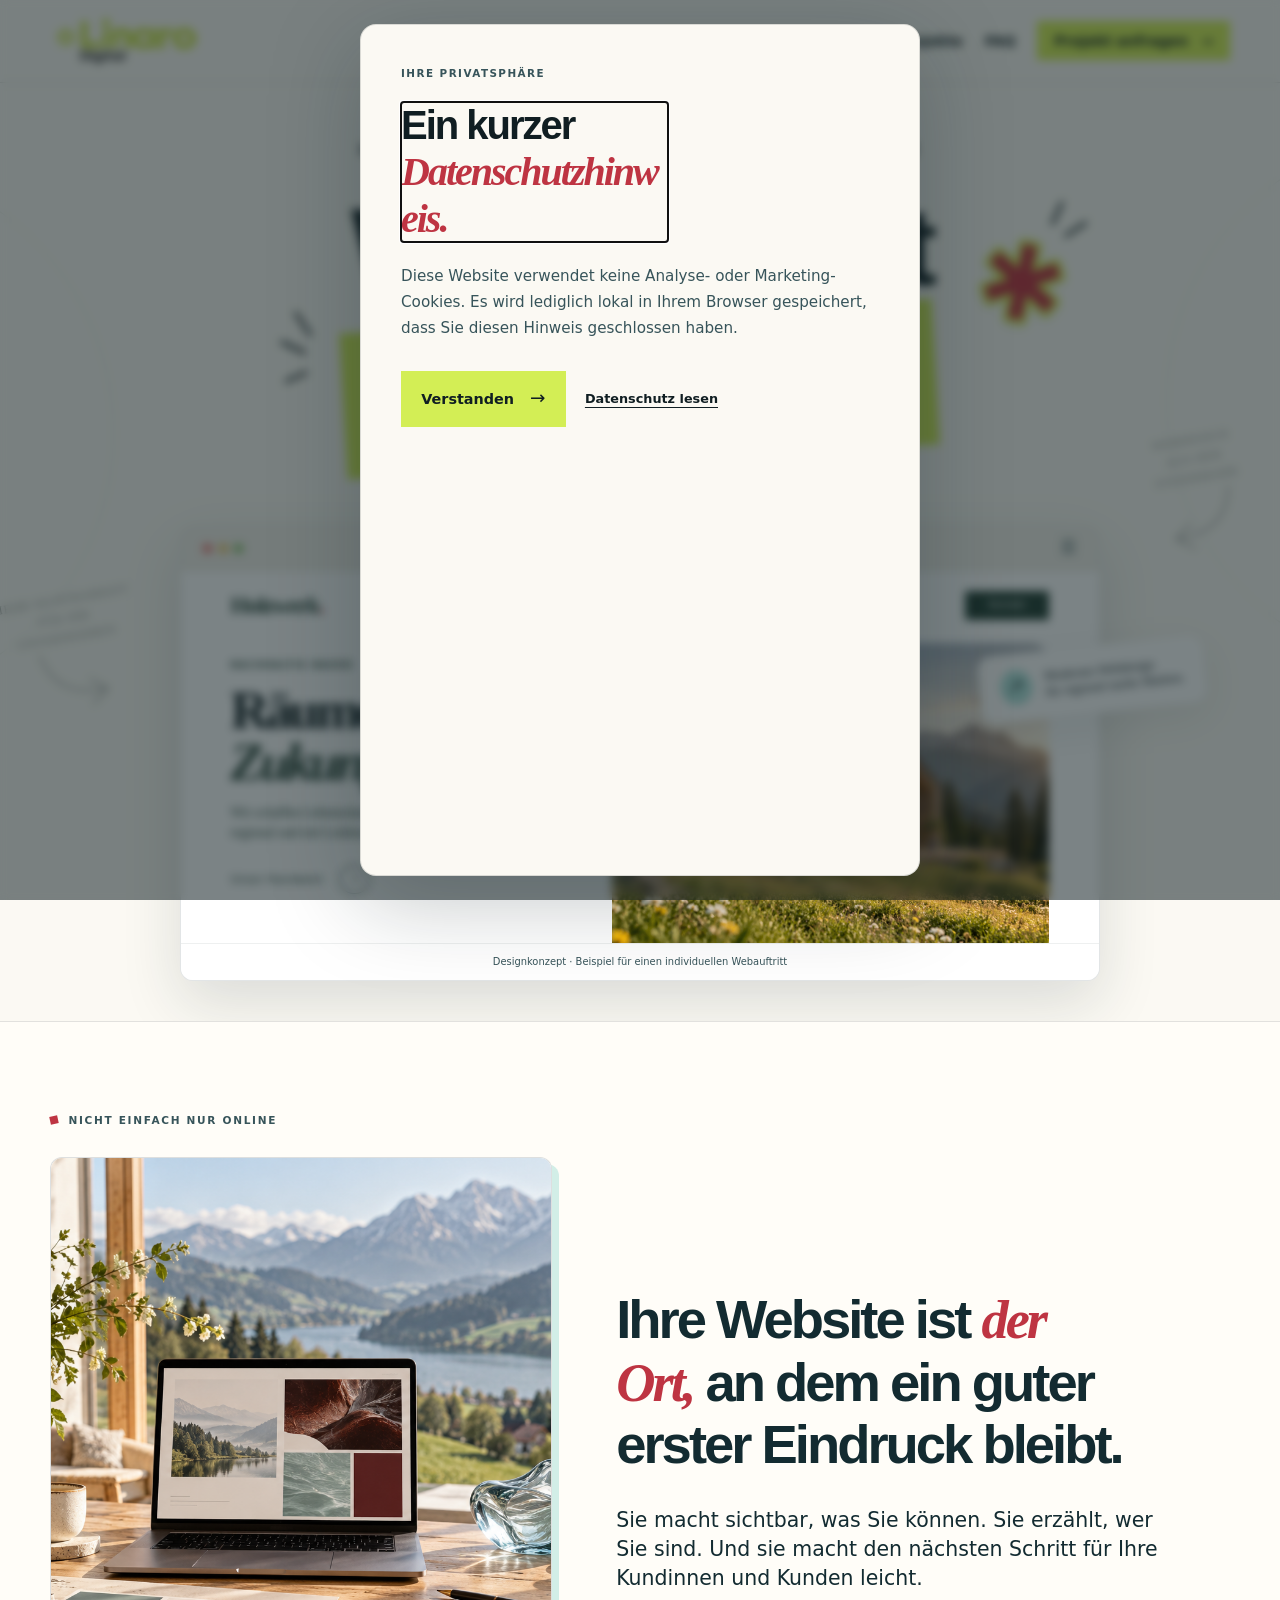
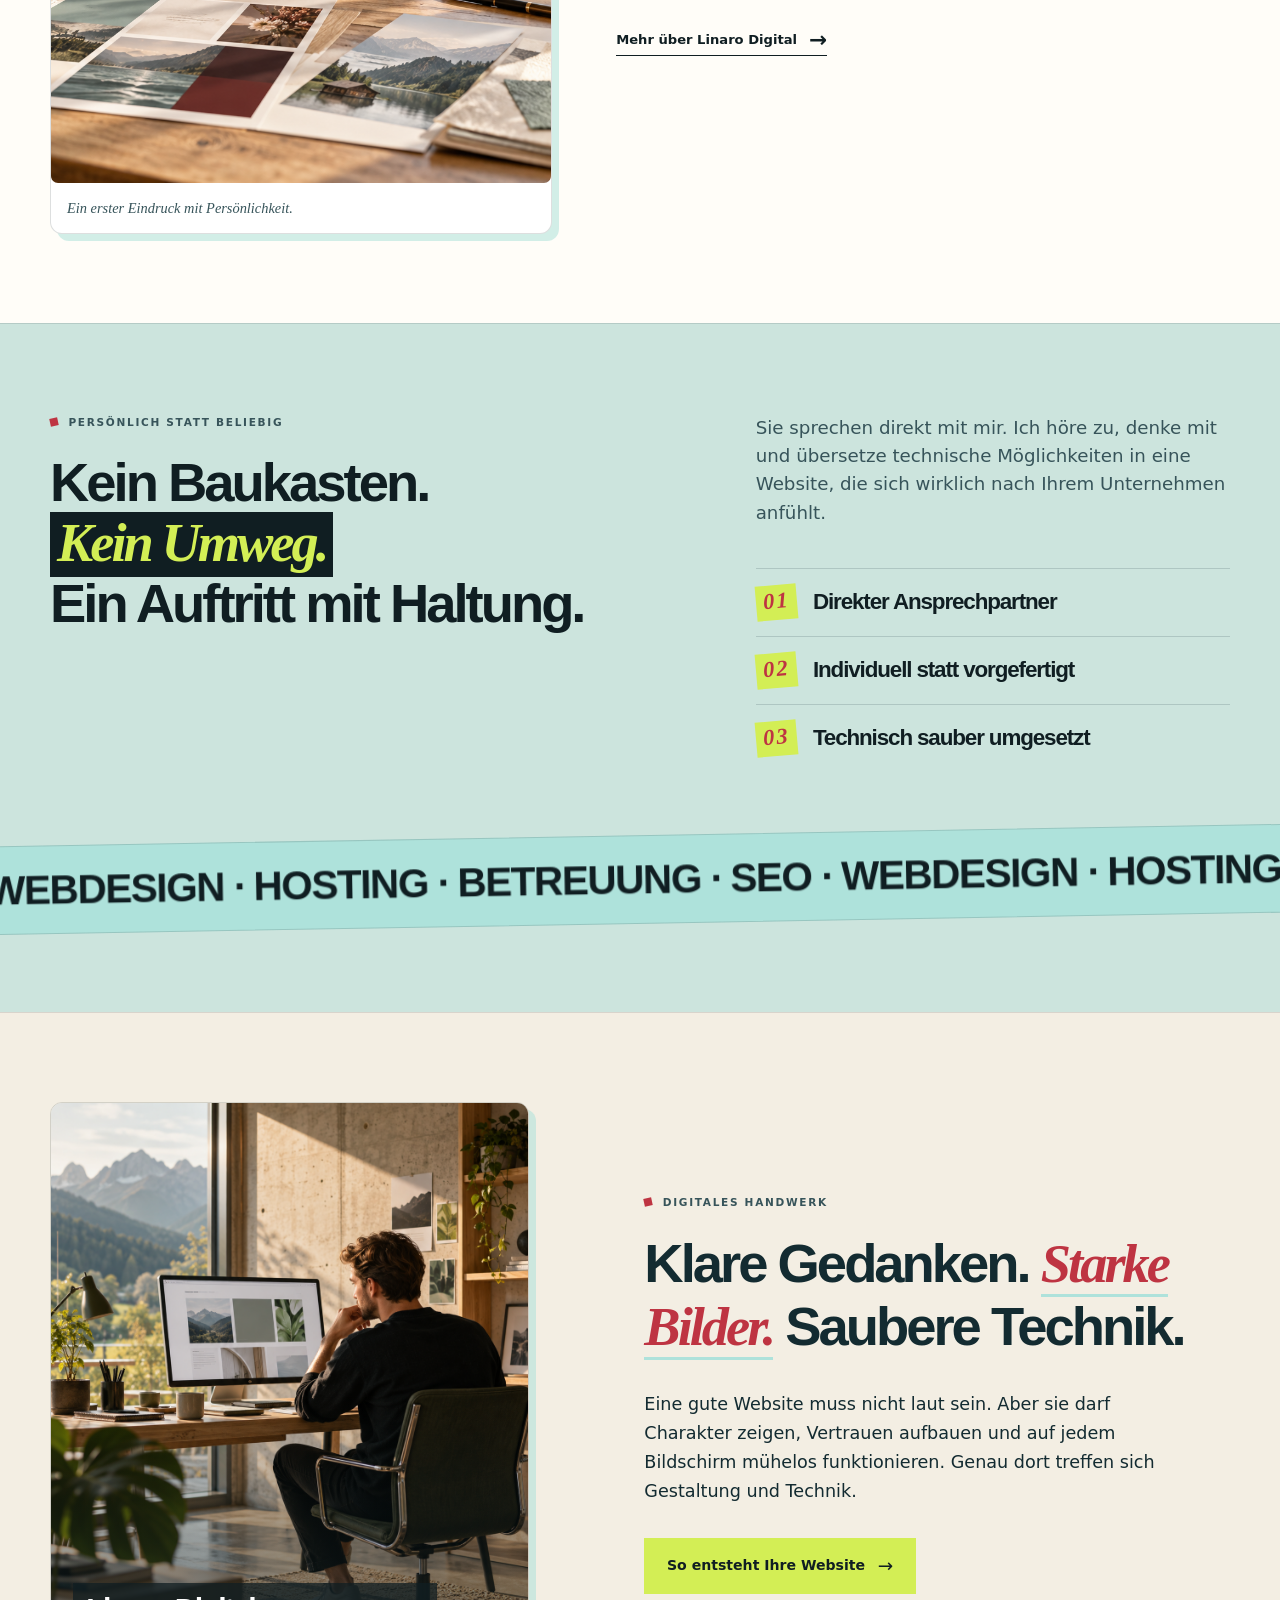
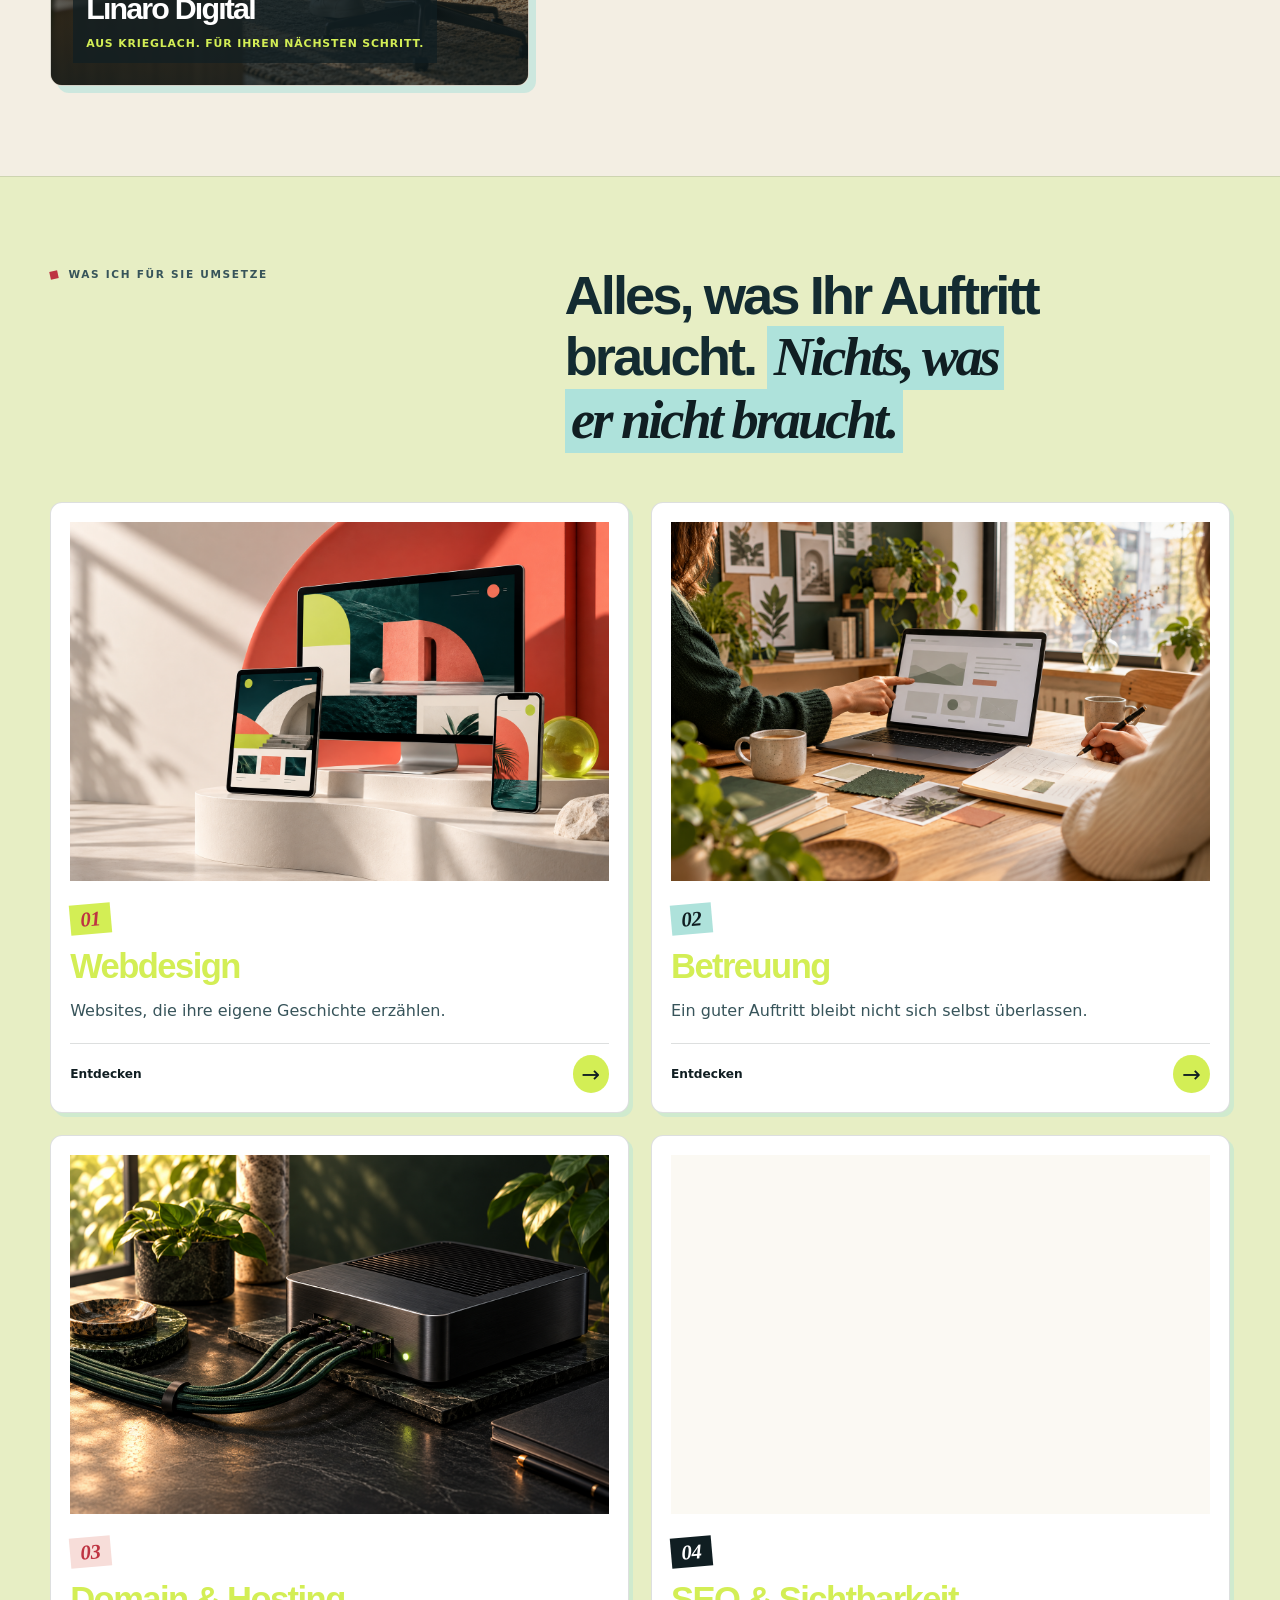
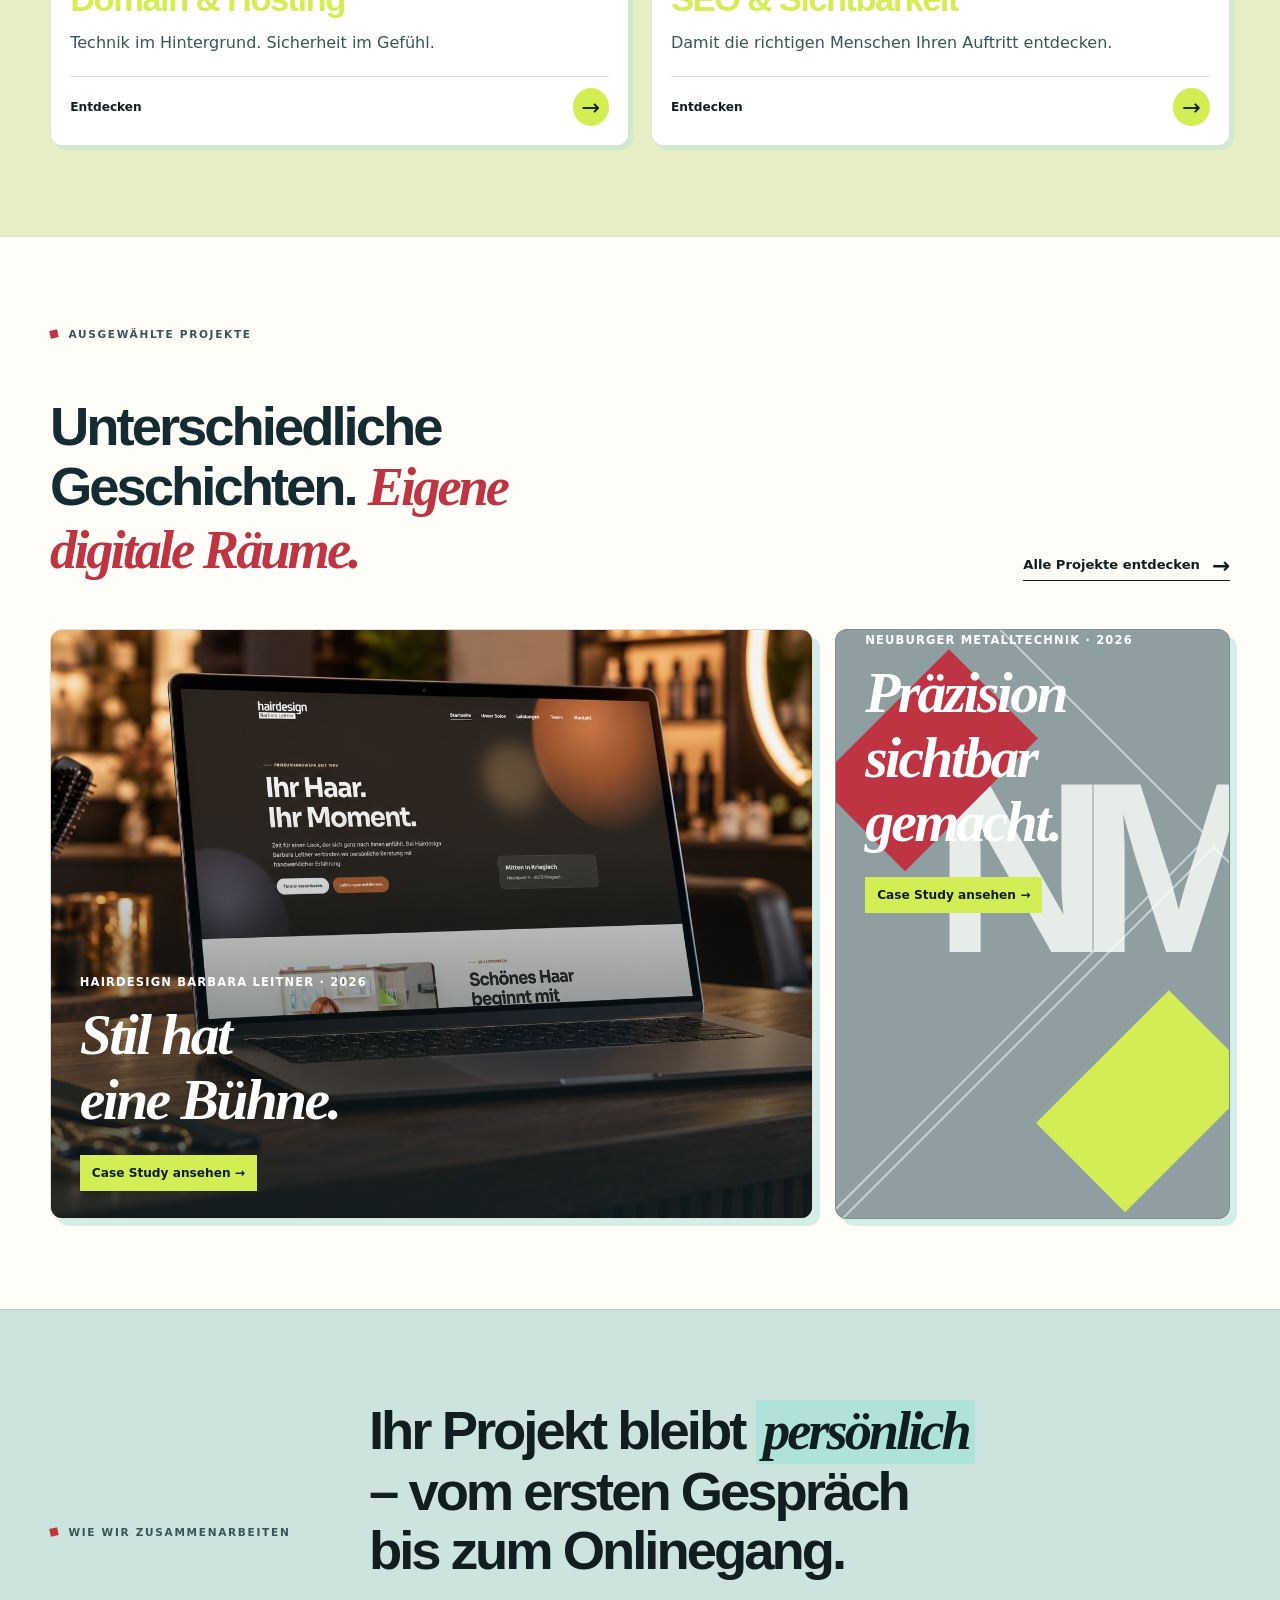
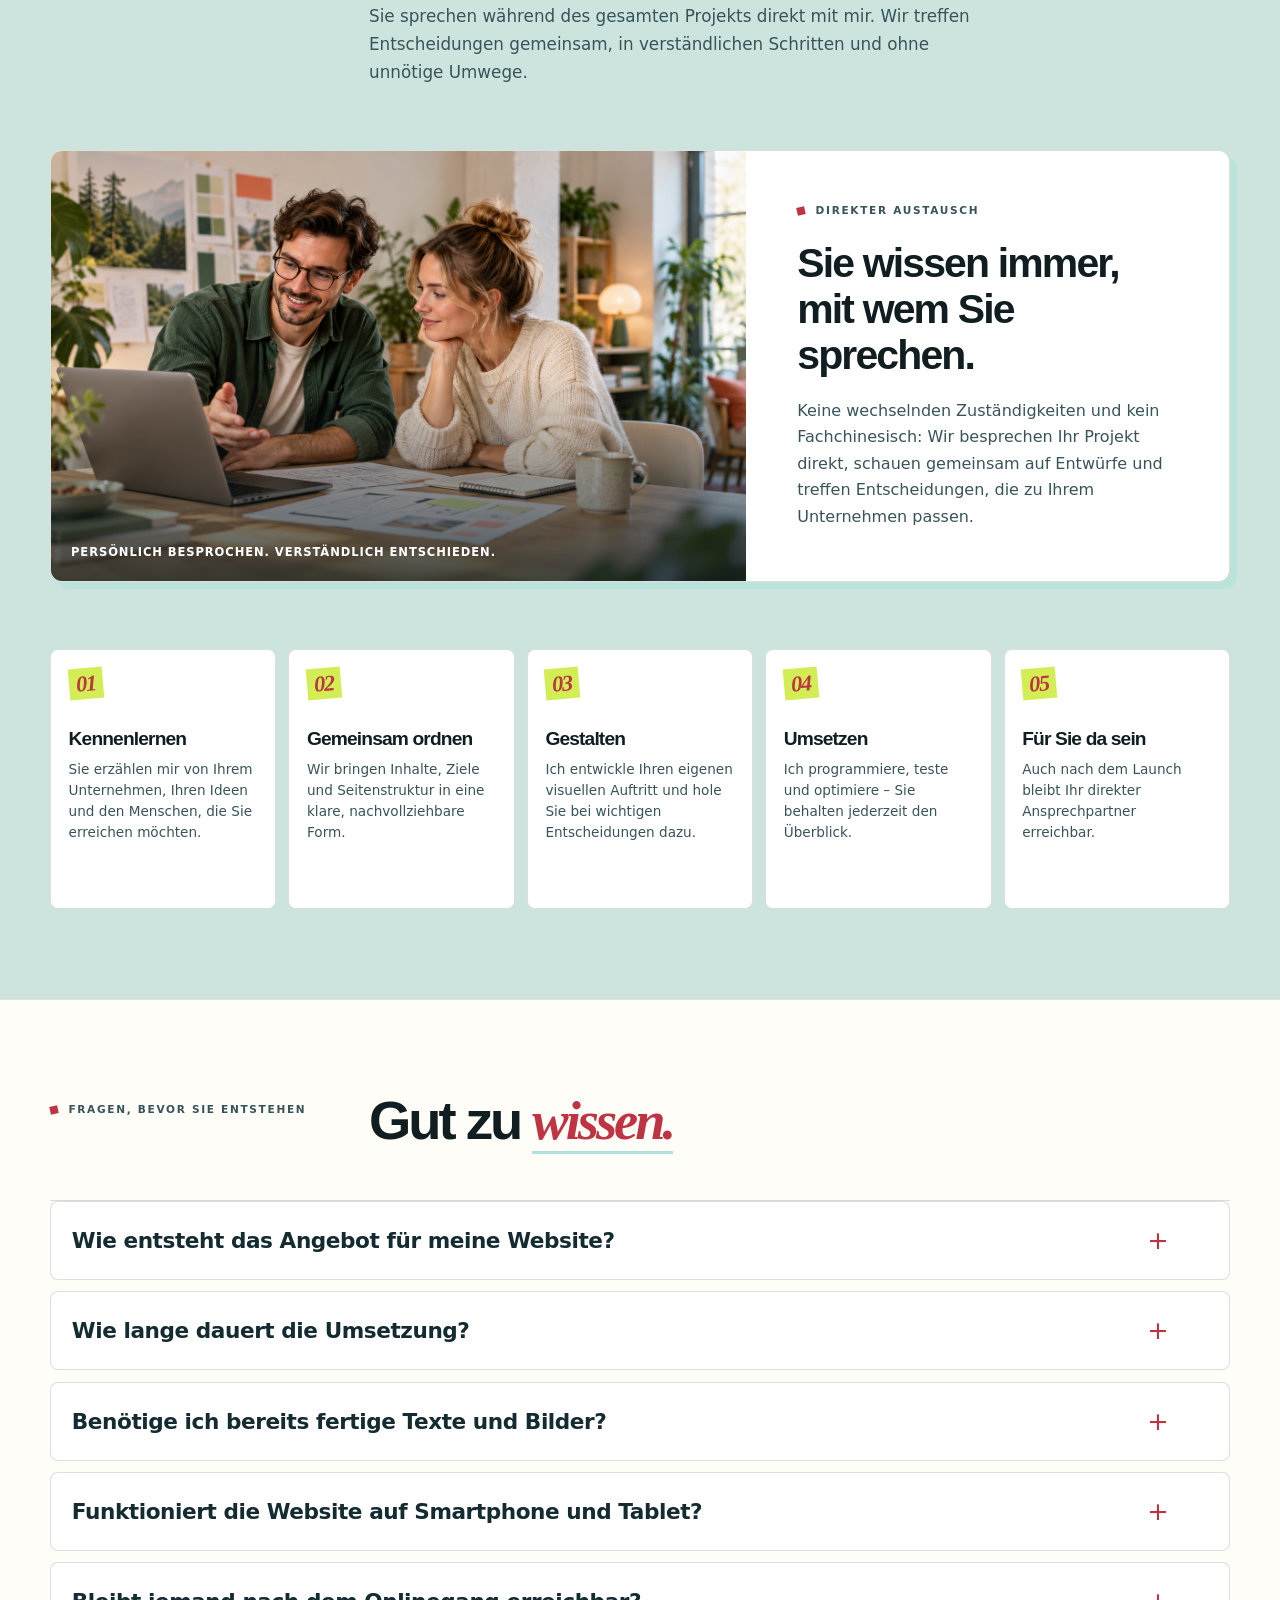
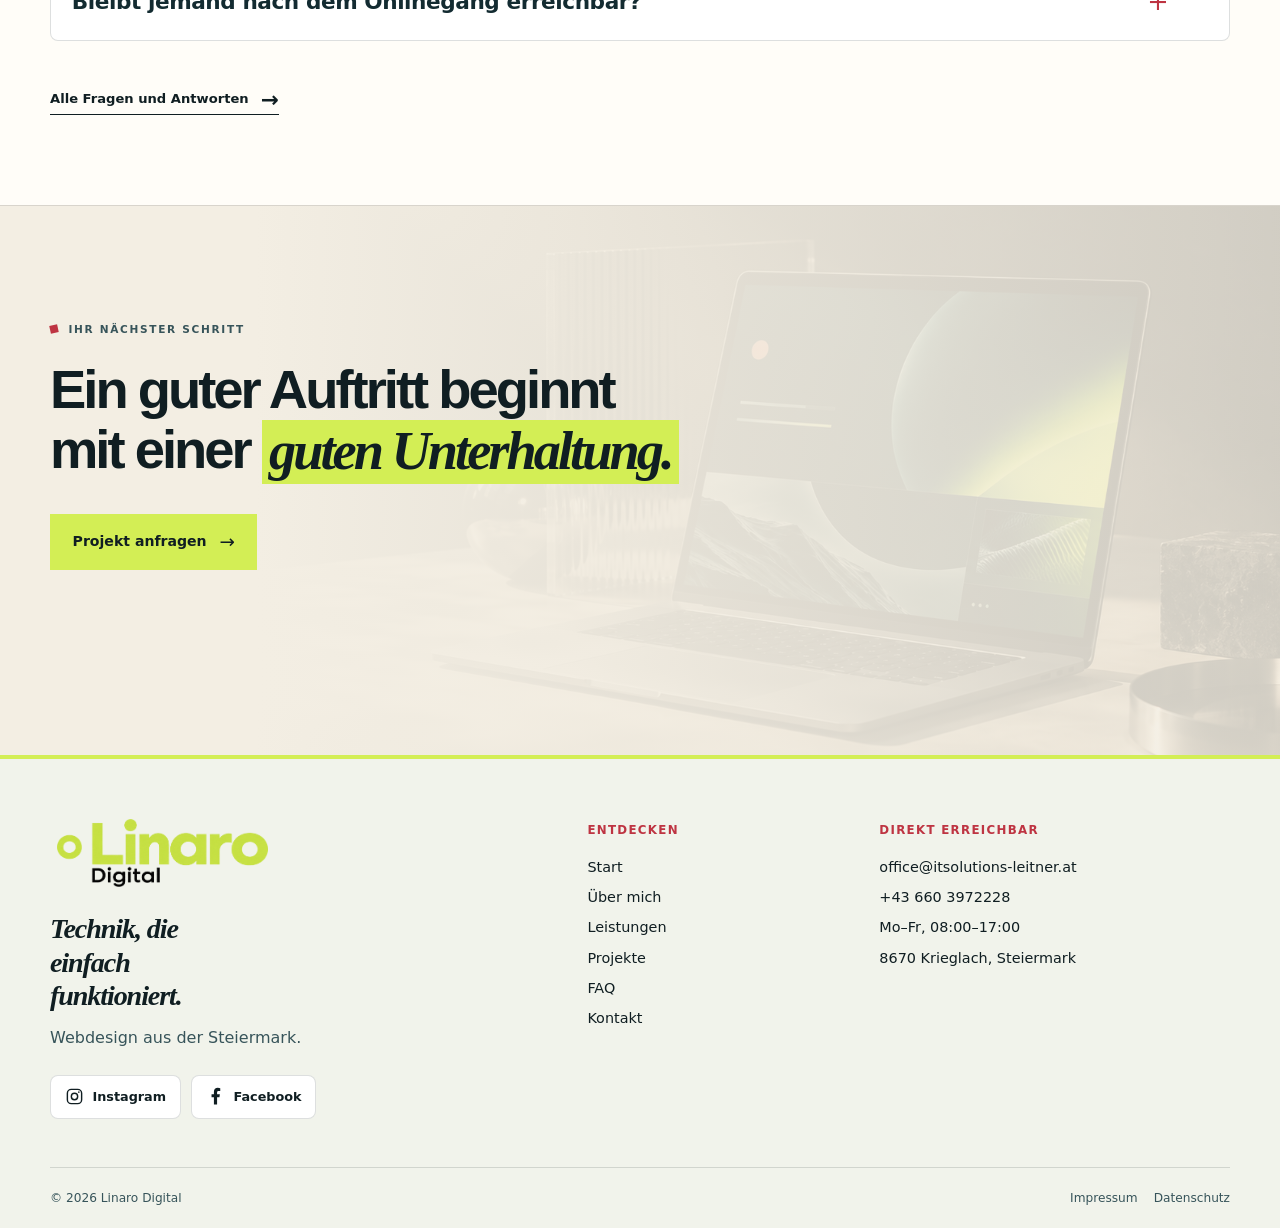
==== commit 2ee58cc4: "v6.0 Layout feinschliff" ====
--- a/index.html
+++ b/index.html
@@ -100,14 +100,6 @@
                 <path d="M13 31L24 7M28 45L51 30" />
               </svg>
             </div>
-            <p class="hero-showcase__intro">
-              Individuelle Websites für Unternehmen, die mehr wollen als 08/15.<br class="hero-showcase__desktop-break" />
-              Strategisch gedacht, visuell stark und mit Liebe zum Detail.
-            </p>
-            <div class="hero-showcase__actions">
-              <a class="hero-showcase__cta" href="kontakt.html">Projekt anfragen <span aria-hidden="true">→</span></a>
-              <a class="hero-showcase__work-link" href="referenzen.html">Meine Arbeiten ansehen</a>
-            </div>
           </div>
           <div class="hero-showcase__preview-wrap">
             <div class="hero-showcase__annotation hero-showcase__annotation--left" aria-hidden="true">
@@ -151,7 +143,7 @@
         </div>
       </section>
 
-      <section class="premium-intro" id="intro">
+      <section class="premium-intro section-surface section-surface--white" id="intro">
         <div class="container premium-intro__grid">
             <div class="premium-intro__visual reveal">
               <p class="section-label">Nicht einfach nur online</p>
@@ -173,7 +165,7 @@
         </div>
       </section>
 
-      <section class="statement-stage">
+      <section class="statement-stage section-surface section-surface--aqua">
         <div class="container statement-stage__layout">
           <div class="statement-stage__copy reveal">
             <p class="section-label section-label--light">Persönlich statt beliebig</p>
@@ -204,7 +196,7 @@
         </div>
       </section>
 
-      <section class="image-narrative section">
+      <section class="image-narrative section section-surface section-surface--cream">
         <div class="container image-narrative__grid">
           <div class="image-narrative__image reveal" data-tilt>
             <img
@@ -228,7 +220,7 @@
         </div>
       </section>
 
-      <section class="services-cinema">
+      <section class="services-cinema section-surface section-surface--leaf">
         <div class="container">
           <div class="services-cinema__head reveal">
             <p class="section-label">Was ich für Sie umsetze</p>
@@ -296,7 +288,7 @@
         </div>
       </section>
 
-      <section class="work-stage section">
+      <section class="work-stage section section-surface section-surface--white">
         <div class="container">
           <div class="work-stage__head reveal">
             <p class="section-label">Ausgewählte Projekte</p>
@@ -334,7 +326,7 @@
         </div>
       </section>
 
-      <section class="process-premium section">
+      <section class="process-premium section section-surface section-surface--aqua">
         <div class="container">
           <div class="process-premium__top reveal">
             <p class="section-label">Wie wir zusammenarbeiten</p>
@@ -405,7 +397,7 @@
         </div>
       </section>
 
-      <section class="faq-premium section">
+      <section class="faq-premium section section-surface section-surface--white">
         <div class="container">
           <div class="faq-premium__head reveal">
             <p class="section-label">Fragen, bevor sie entstehen</p>
@@ -457,7 +449,7 @@
         </div>
       </section>
 
-      <section class="closing-stage">
+      <section class="closing-stage section-surface section-surface--cream">
         <div class="closing-stage__image">
           <img
             src="images/hero-digital-studio.png"
@@ -485,6 +477,23 @@
               ><span class="brand-mark"></span>Linaro<small>Digital</small></a>
             <p class="footer-unified__tagline">Technik, die einfach funktioniert.</p>
             <p class="muted">Webdesign aus der Steiermark.</p>
+            <nav class="footer-social" aria-label="Social Media">
+              <!-- Profil-URLs ergänzen, sobald Instagram und Facebook verfügbar sind. -->
+              <a class="footer-social__link" href="https://www.instagram.com/" target="_blank" rel="noopener noreferrer" aria-label="Instagram öffnen (neuer Tab)">
+                <svg viewBox="0 0 24 24" fill="none" stroke="currentColor" stroke-width="1.8" aria-hidden="true" focusable="false">
+                  <rect x="3" y="3" width="18" height="18" rx="5" />
+                  <circle cx="12" cy="12" r="4" />
+                  <circle cx="17.5" cy="6.5" r="1" fill="currentColor" stroke="none" />
+                </svg>
+                <span>Instagram</span>
+              </a>
+              <a class="footer-social__link" href="https://www.facebook.com/" target="_blank" rel="noopener noreferrer" aria-label="Facebook öffnen (neuer Tab)">
+                <svg viewBox="0 0 24 24" fill="currentColor" aria-hidden="true" focusable="false">
+                  <path d="M14 22v-9h3l.5-4H14V7c0-1.2.4-2 2-2h2V1.5A25 25 0 0 0 15 1c-3 0-5 1.8-5 5v3H7v4h3v9z" />
+                </svg>
+                <span>Facebook</span>
+              </a>
+            </nav>
           </div>
           <div>
             <p class="footer-title">Entdecken</p>
@@ -513,15 +522,19 @@
         </div>
       </div>
     </footer>
-    <aside class="cookie-banner" hidden aria-label="Hinweis zur lokalen Speicherung">
-      <p>
-        Diese Website verwendet keine Analyse- oder Marketing-Cookies. Es wird lediglich
-        gespeichert, dass Sie diesen Hinweis geschlossen haben.
-      </p>
-      <div>
-        <button class="button button--plain" type="button" data-cookie-choice>Verstanden</button
-        ><a href="datenschutz.html">Datenschutz</a>
+    <dialog class="cookie-banner" hidden aria-labelledby="cookie-note-title" aria-describedby="cookie-note-description">
+      <div class="cookie-banner__content">
+        <span class="cookie-banner__eyebrow">Ihre Privatsphäre</span>
+        <h2 id="cookie-note-title" tabindex="-1" autofocus>Ein kurzer<br /><em>Datenschutzhinweis.</em></h2>
+        <p id="cookie-note-description">
+          Diese Website verwendet keine Analyse- oder Marketing-Cookies. Es wird lediglich lokal
+          in Ihrem Browser gespeichert, dass Sie diesen Hinweis geschlossen haben.
+        </p>
+        <div class="cookie-banner__actions">
+          <button class="button button--primary" type="button" data-cookie-choice>Verstanden <span aria-hidden="true">→</span></button>
+          <a href="datenschutz.html">Datenschutz lesen</a>
+        </div>
       </div>
-    </aside>
+    </dialog>
   </body>
 </html>
--- a/css/style.css
+++ b/css/style.css
@@ -5511,7 +5511,7 @@
   align-items: center;
   display: flex;
   flex-wrap: wrap;
-  font-size: 0.65rem;
+  font-size: clamp(0.8rem, 1.1vw, 1rem);
   font-weight: 700;
   gap: 0.65rem 1.2rem;
   justify-content: center;
@@ -5532,7 +5532,7 @@
 .hero-showcase h1 {
   color: var(--ink-deep);
   font-family: 'Arial Black', 'Helvetica Neue', Arial, sans-serif;
-  font-size: clamp(4rem, 7.8vw, 8.5rem);
+  font-size: clamp(4rem, 8.6vw, 9.5rem);
   font-weight: 900;
   letter-spacing: -0.075em;
   line-height: 0.98;
@@ -5643,7 +5643,7 @@
   outline-offset: 5px;
 }
 .hero-showcase__preview-wrap {
-  margin: 2rem auto 0;
+  margin: clamp(3rem, 5vw, 4.5rem) auto 0;
   max-width: 920px;
   position: relative;
 }
@@ -5851,7 +5851,7 @@
     width: min(700px, calc(100% - 2.5rem));
   }
   .hero-showcase__eyebrow {
-    font-size: 0.57rem;
+    font-size: clamp(0.7rem, 1.7vw, 0.85rem);
     gap: 0.5rem;
     margin-bottom: 2.7rem;
   }
@@ -5861,7 +5861,7 @@
     padding: 0;
   }
   .hero-showcase__headline { max-width: 100%; }
-  .hero-showcase h1 { font-size: clamp(2.65rem, 11.4vw, 5.5rem); }
+  .hero-showcase h1 { font-size: clamp(2.1rem, 11.8vw, 5.75rem); }
   .hero-showcase__spark {
     right: -0.3rem;
     top: -2.4rem;
@@ -5886,7 +5886,7 @@
   }
   .hero-showcase__cta { font-size: 0.9rem; padding: 0.7rem 1.3rem; }
   .hero-showcase__work-link { font-size: 0.9rem; }
-  .hero-showcase__preview-wrap { margin-top: 2rem; }
+  .hero-showcase__preview-wrap { margin-top: 3rem; }
   .hero-preview__page { padding: 0 1.4rem; }
   .hero-preview__nav-items { gap: 0.8rem; }
   .hero-preview__body { gap: 0.9rem; }
@@ -7039,6 +7039,157 @@
   .footer-unified .footer-bottom { align-items: flex-start; flex-direction: column; }
 }
 
+/* Social Media: reine Links ohne eingebettete Plattform-Skripte oder Tracking. */
+.footer-social {
+  display: flex;
+  flex-wrap: wrap;
+  gap: 0.65rem;
+  margin-top: 1.5rem;
+}
+.footer-social__link {
+  align-items: center;
+  background: var(--white);
+  border: 1px solid var(--editorial-line);
+  border-radius: 8px;
+  color: var(--ink-deep);
+  display: inline-flex;
+  font-size: 0.8rem;
+  font-weight: 700;
+  gap: 0.55rem;
+  min-height: 44px;
+  padding: 0.65rem 0.85rem;
+  transition: background 0.2s, border-color 0.2s;
+}
+.footer-social__link svg { flex-shrink: 0; height: 19px; width: 19px; }
+.footer-social__link:hover { background: var(--lime); border-color: var(--lime); }
+.footer-social__link:focus-visible { outline: 2px solid var(--coral); outline-offset: 4px; }
+
+/* Datenschutzhinweis: nativer modaler Dialog, zentriert und mobil bildschirmfüllend. */
+body.cookie-note-open { overflow: hidden; }
+.cookie-banner {
+  background: var(--paper);
+  border: 1px solid var(--editorial-line);
+  border-radius: 16px;
+  box-shadow: 0 24px 90px rgba(16, 30, 34, 0.25);
+  color: var(--ink-deep);
+  display: block;
+  height: auto;
+  inset: 0;
+  margin: auto;
+  max-height: calc(100vh - 3rem);
+  max-height: calc(100dvh - 3rem);
+  max-width: 560px;
+  overflow: auto;
+  padding: clamp(1.5rem, 4vw, 2.5rem);
+  position: fixed;
+  width: calc(100% - 3rem);
+}
+.cookie-banner::backdrop {
+  background: rgba(16, 30, 34, 0.55);
+  backdrop-filter: blur(5px);
+}
+.cookie-banner .cookie-banner__content {
+  align-items: stretch;
+  display: flex;
+  flex-direction: column;
+  gap: 0;
+  justify-content: center;
+}
+.cookie-banner__eyebrow {
+  color: var(--ink-soft);
+  font-size: 0.65rem;
+  font-weight: 700;
+  letter-spacing: 0.14em;
+  margin-bottom: 1.3rem;
+  text-transform: uppercase;
+}
+.cookie-banner h2 {
+  font-family: var(--display);
+  font-size: clamp(1.65rem, 4vw, 2.5rem);
+  font-weight: 900;
+  letter-spacing: -0.05em;
+  line-height: 1.15;
+  margin: 0 0 1.4rem;
+  overflow-wrap: anywhere;
+}
+.cookie-banner h2 em {
+  color: var(--coral);
+  font-family: var(--editorial-serif);
+  font-style: italic;
+  font-weight: 700;
+}
+.cookie-banner p { color: var(--ink-soft); font-size: 0.95rem; line-height: 1.7; margin: 0; }
+.cookie-banner .cookie-banner__actions {
+  align-items: center;
+  display: flex;
+  flex-wrap: wrap;
+  gap: 1.2rem;
+  margin-top: 1.8rem;
+}
+.cookie-banner .button { font-size: 0.9rem; gap: 1rem; min-height: 48px; padding: 0.8rem 1.2rem; }
+.cookie-banner a { font-size: 0.8rem; text-decoration: underline; text-underline-offset: 0.25rem; }
+.cookie-banner a:hover { color: var(--coral); }
+@media (max-width: 600px) {
+  .cookie-banner {
+    border: 0;
+    border-radius: 0;
+    box-shadow: none;
+    height: 100vh;
+    height: 100dvh;
+    inset: 0;
+    margin: 0;
+    max-height: 100vh;
+    max-height: 100dvh;
+    max-width: none;
+    padding: max(2rem, env(safe-area-inset-top)) max(1.5rem, env(safe-area-inset-right)) max(2rem, env(safe-area-inset-bottom)) max(1.5rem, env(safe-area-inset-left));
+    width: 100%;
+  }
+  .cookie-banner .cookie-banner__content { min-height: 100%; }
+  .cookie-banner h2 { font-size: clamp(1.65rem, 7vw, 2.4rem); }
+  .cookie-banner .cookie-banner__actions { align-items: stretch; flex-direction: column; gap: 1.3rem; }
+  .cookie-banner .button { justify-content: space-between; width: 100%; }
+  .cookie-banner a { align-self: center; padding: 0.5rem; }
+}
+
+/* Abschnittsflächen: vorhandene Markenfarben mit klar erkennbaren Wechseln. */
+:root {
+  --surface-white: #fffdf8;
+  --surface-cream: #f3eee3;
+  --surface-aqua: #cce4dd;
+  --surface-leaf: #e7eec4;
+  --surface-rose: #f1dfdb;
+}
+.section-surface--white { --section-surface: var(--surface-white); }
+.section-surface--cream { --section-surface: var(--surface-cream); }
+.section-surface--aqua { --section-surface: var(--surface-aqua); }
+.section-surface--leaf { --section-surface: var(--surface-leaf); }
+.section-surface--rose { --section-surface: var(--surface-rose); }
+main > section.section-surface,
+.page--references main > .section--ink.section-surface:last-child {
+  background: var(--section-surface);
+  border-top: 1px solid rgba(16, 30, 34, 0.12);
+}
+/* Der Bildverlauf übernimmt die Fläche, damit der Abschluss nicht wieder weiß wirkt. */
+.closing-stage.section-surface::after {
+  background: linear-gradient(90deg, var(--section-surface) 20%, rgba(243, 238, 227, 0.5));
+}
+/* Die vier Leistungen sind eigenständige Kapitel innerhalb derselben Section. */
+.services-overview .service-editorial {
+  background: var(--surface-cream);
+  border: 1px solid var(--editorial-line);
+  border-radius: 12px;
+  gap: clamp(2rem, 5vw, 5rem);
+  margin-bottom: 2rem;
+  padding: clamp(1.5rem, 3.5vw, 3rem);
+}
+.services-overview .service-editorial:nth-child(even) { background: var(--surface-aqua); }
+.services-overview .service-editorial:last-child { margin-bottom: 0; }
+@media (max-width: 850px) {
+  .services-overview .service-editorial { gap: 1.5rem; grid-template-columns: 1fr; padding: 1.4rem; }
+  .services-overview .service-editorial--reverse .service-editorial__image,
+  .services-overview .service-editorial--reverse .service-editorial__copy { grid-column: 1; grid-row: auto; }
+}
+
 /* === 20. GEZIELTE VERFEINERUNGEN: LEISTUNGSBILDER, PORTRAIT UND BETREUUNG === */
 .services-cinema .cinema-card__media {
   align-items: center;
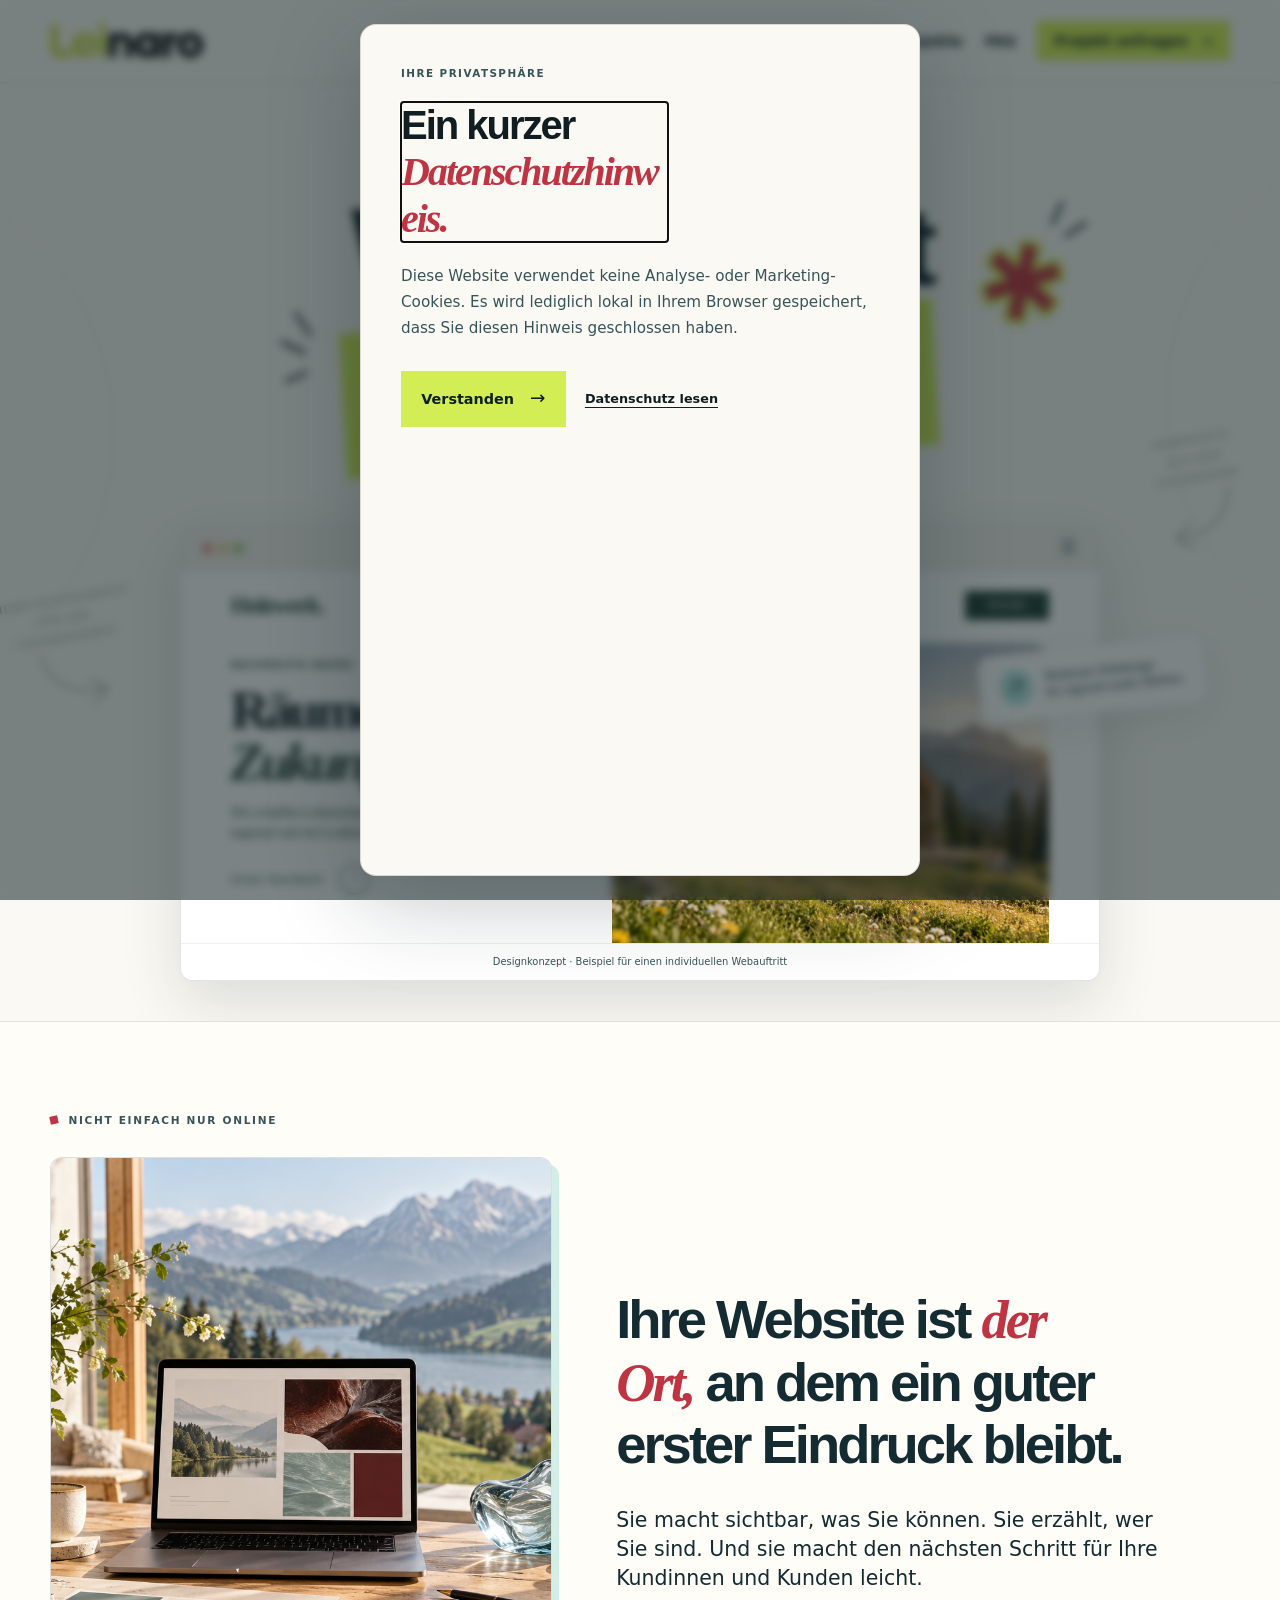
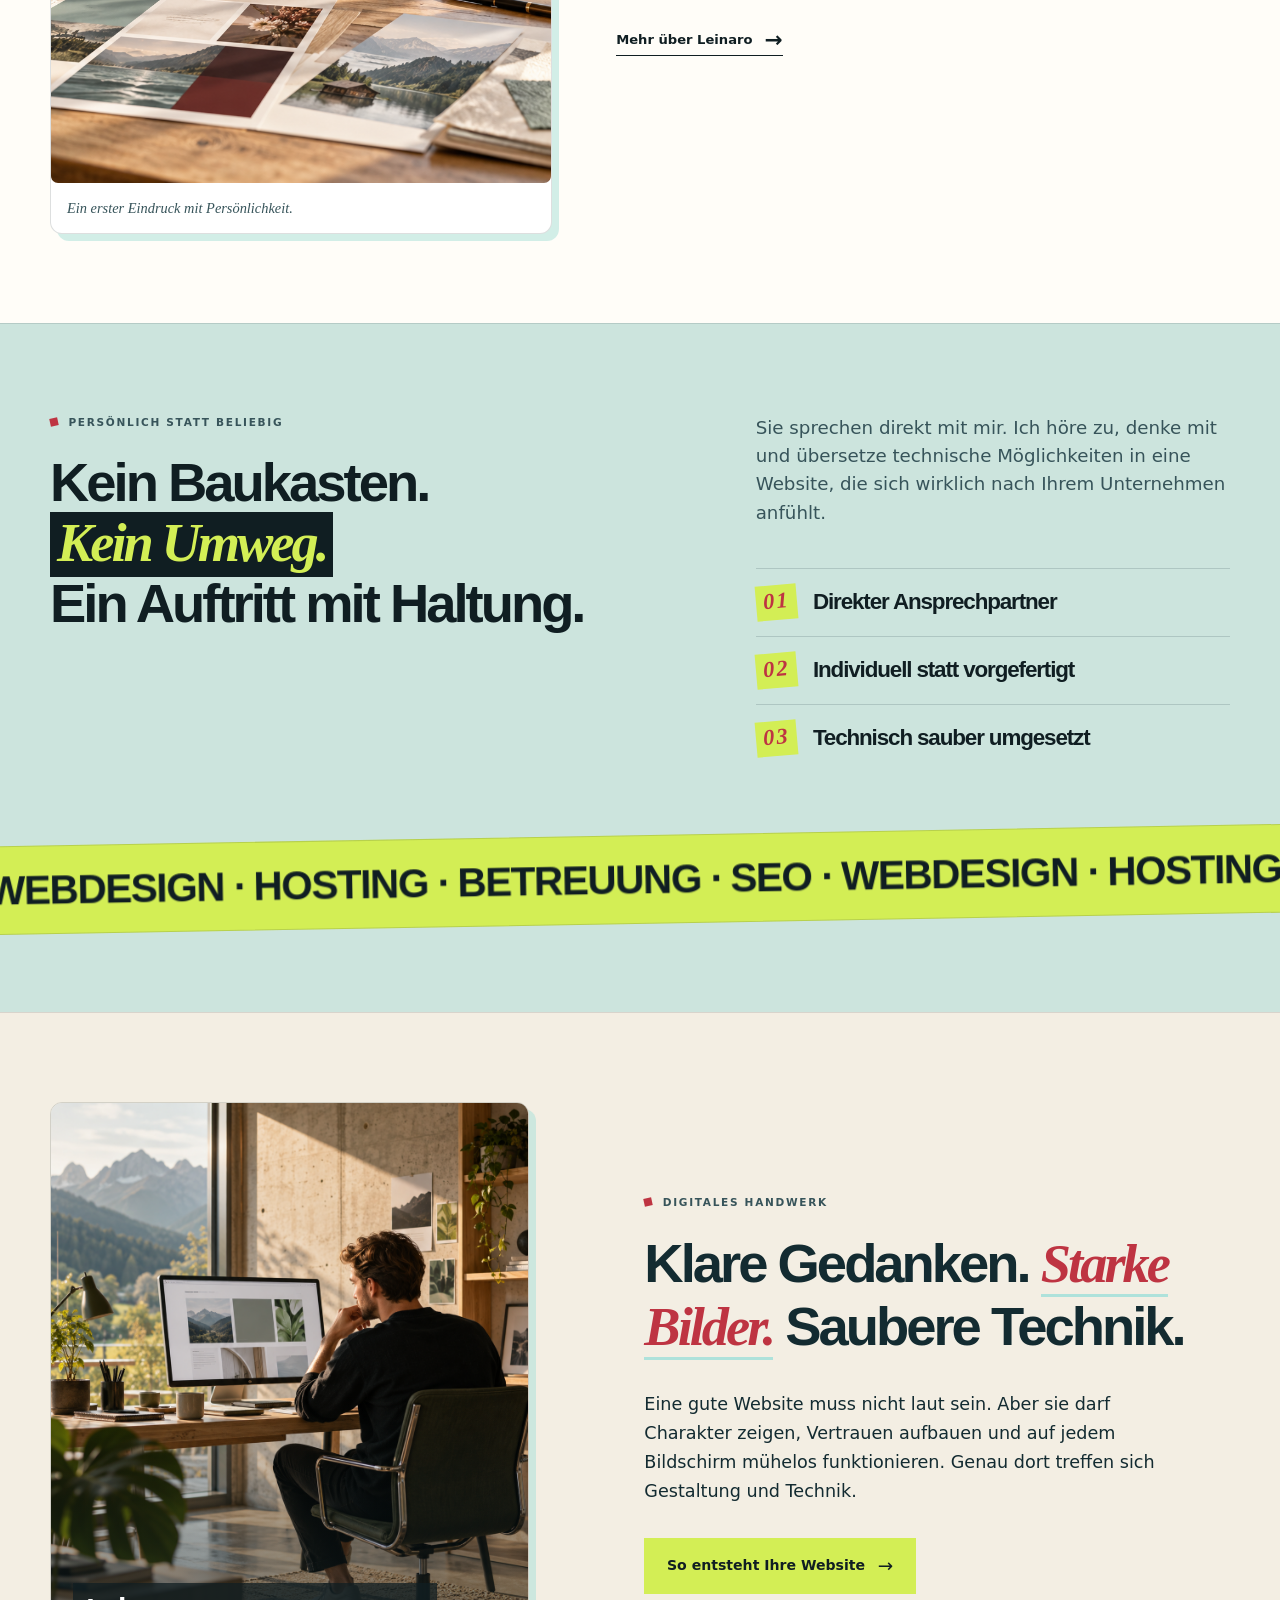
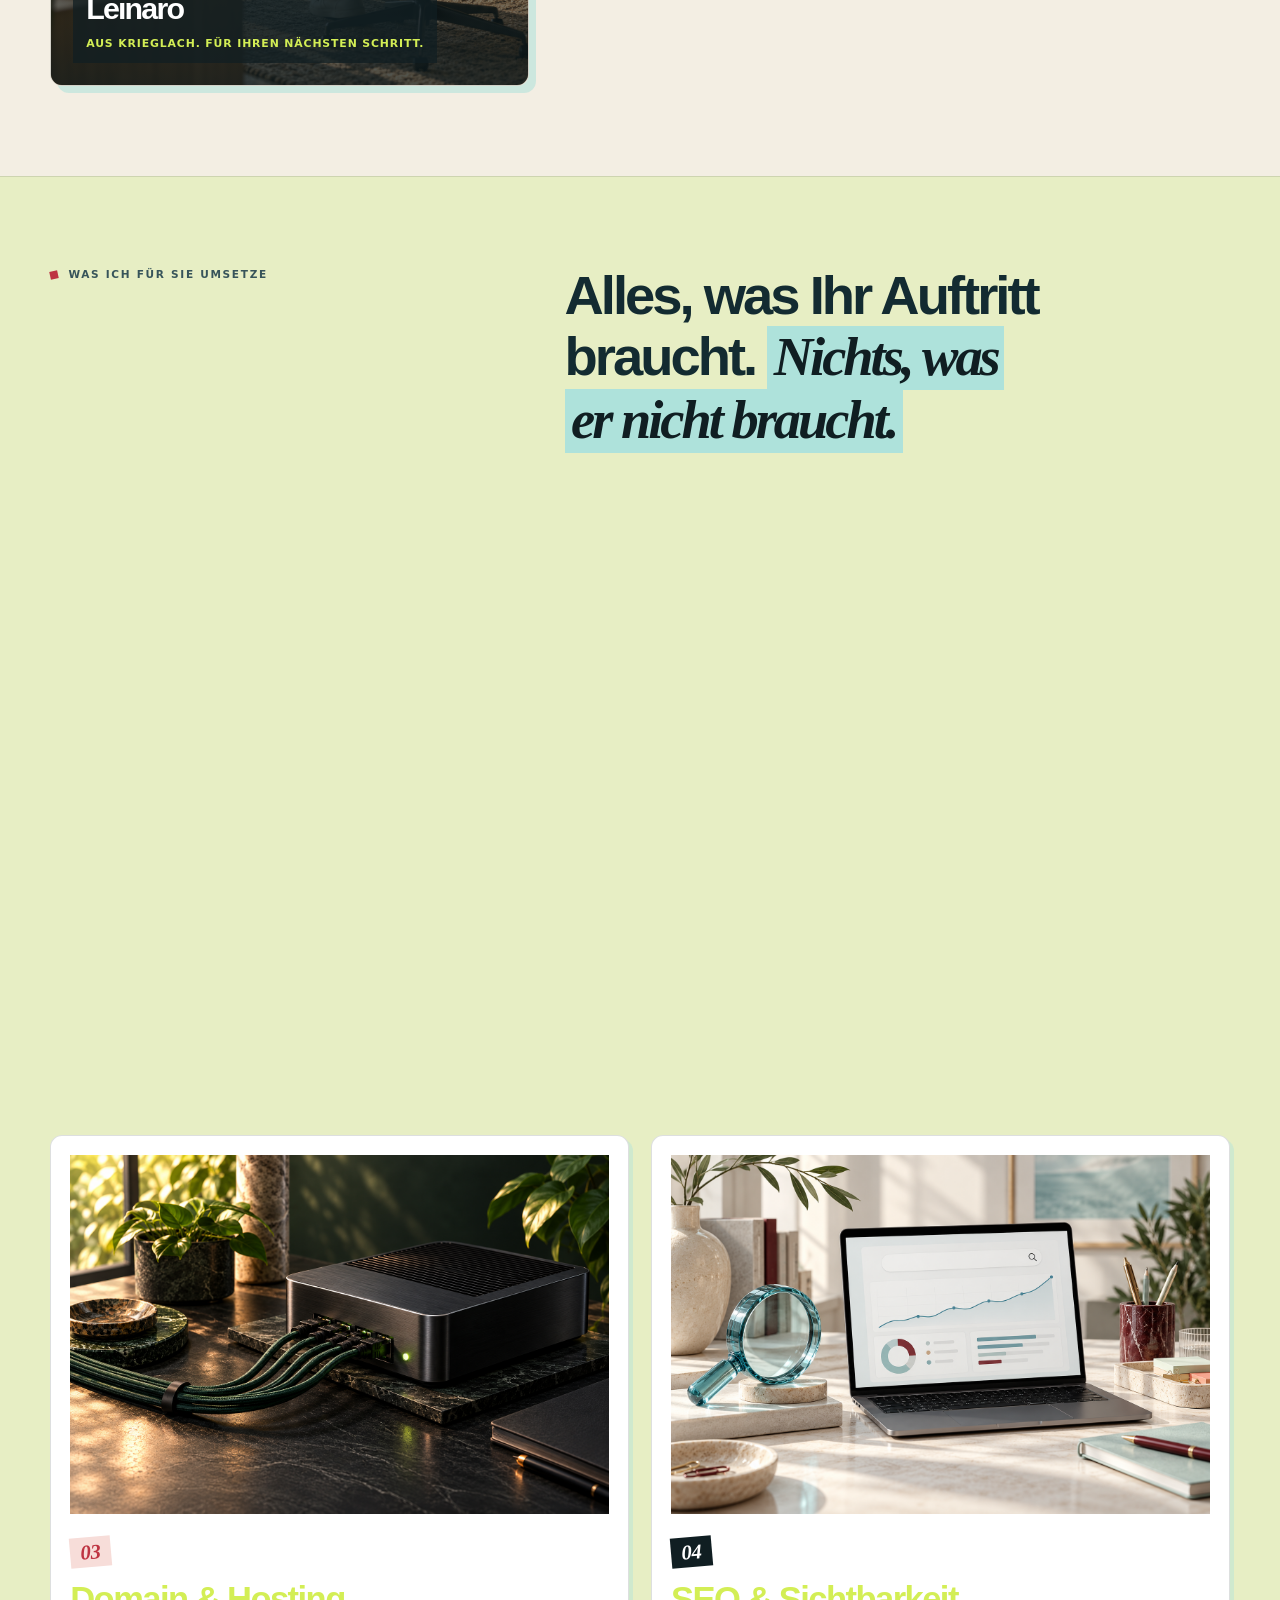
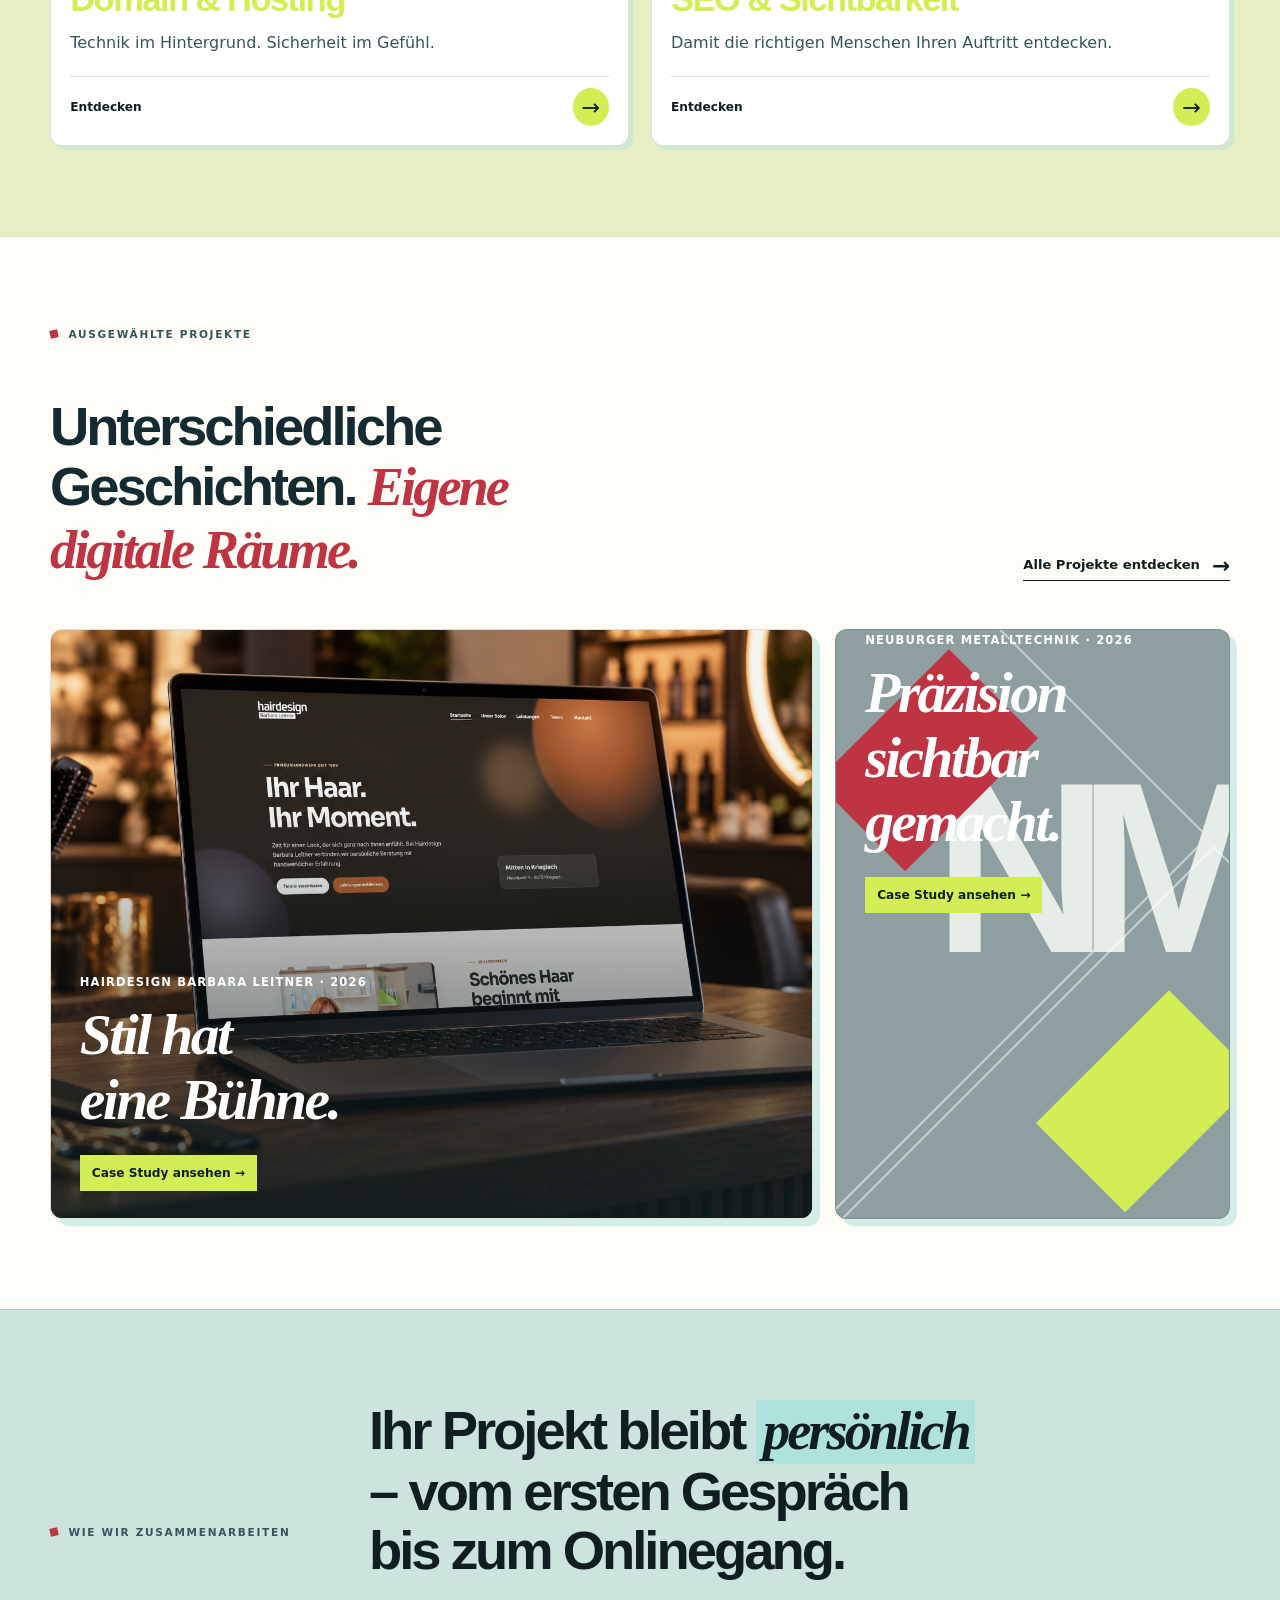
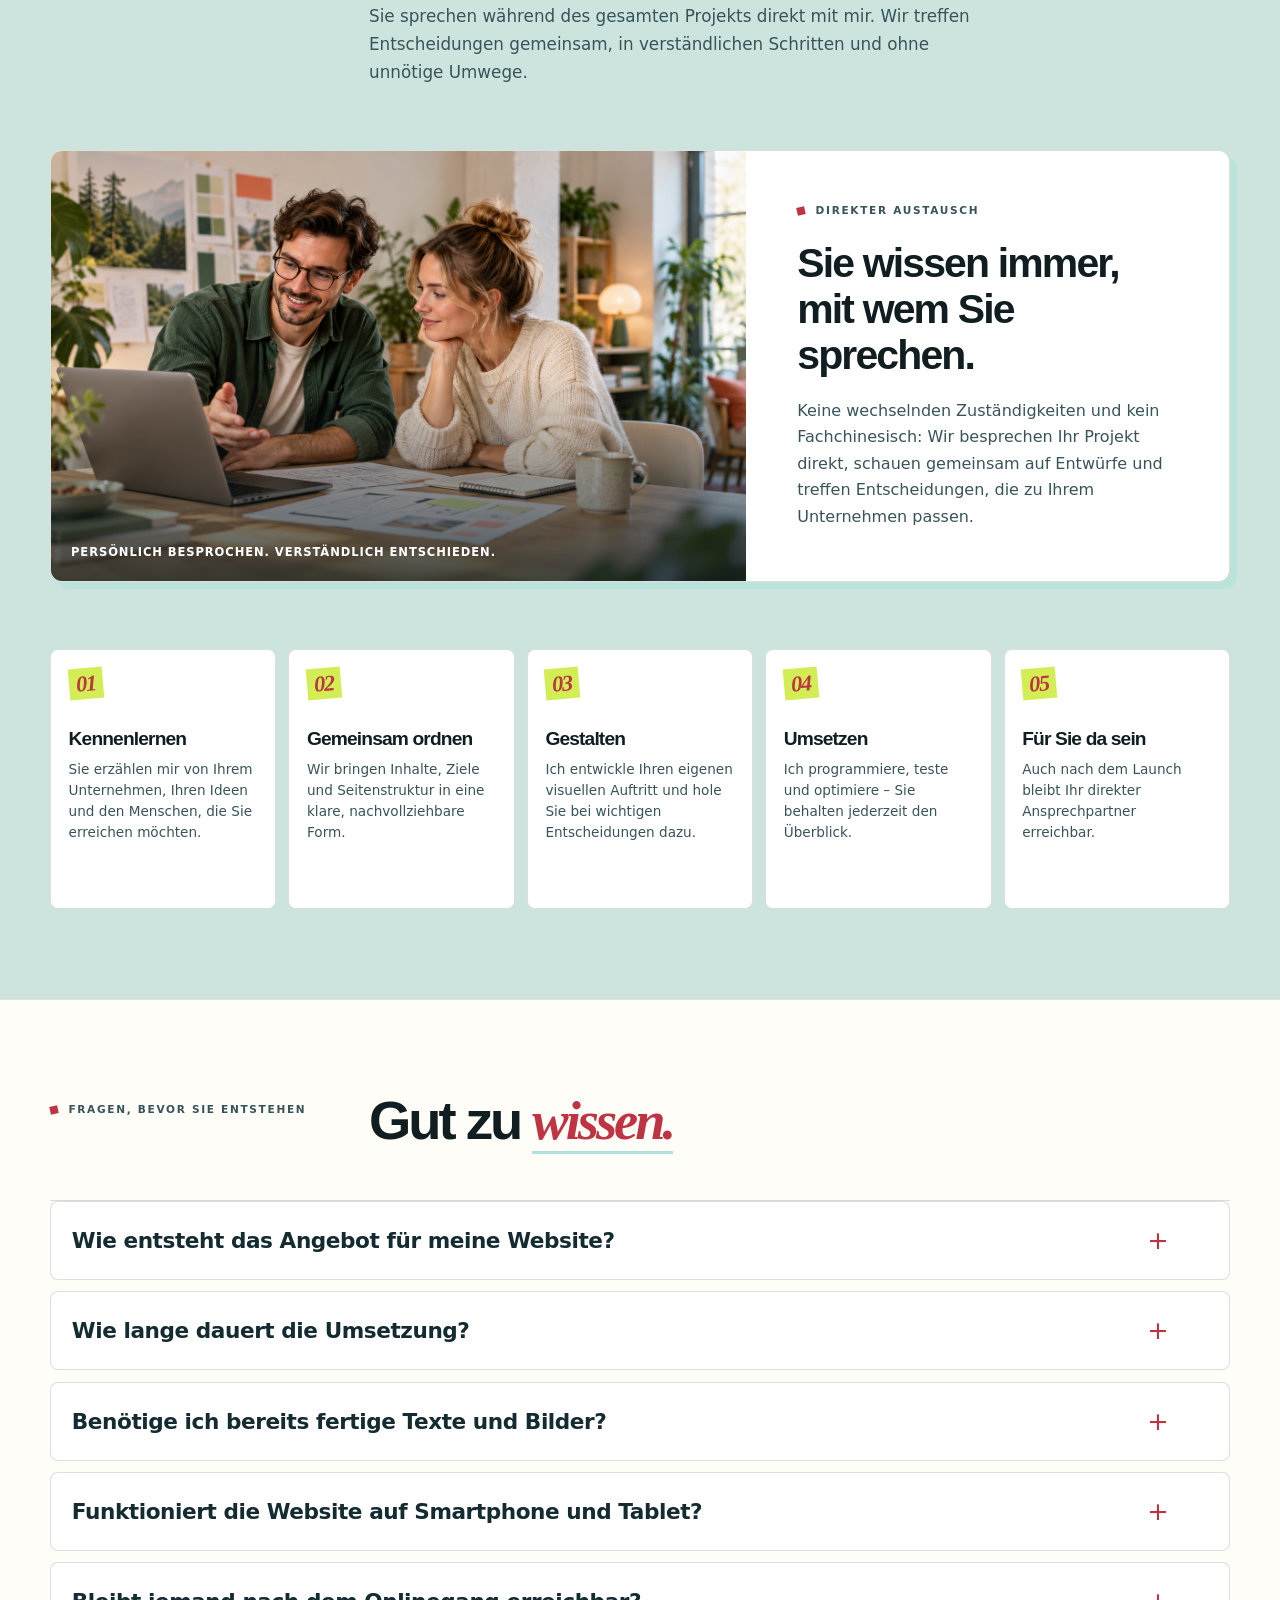
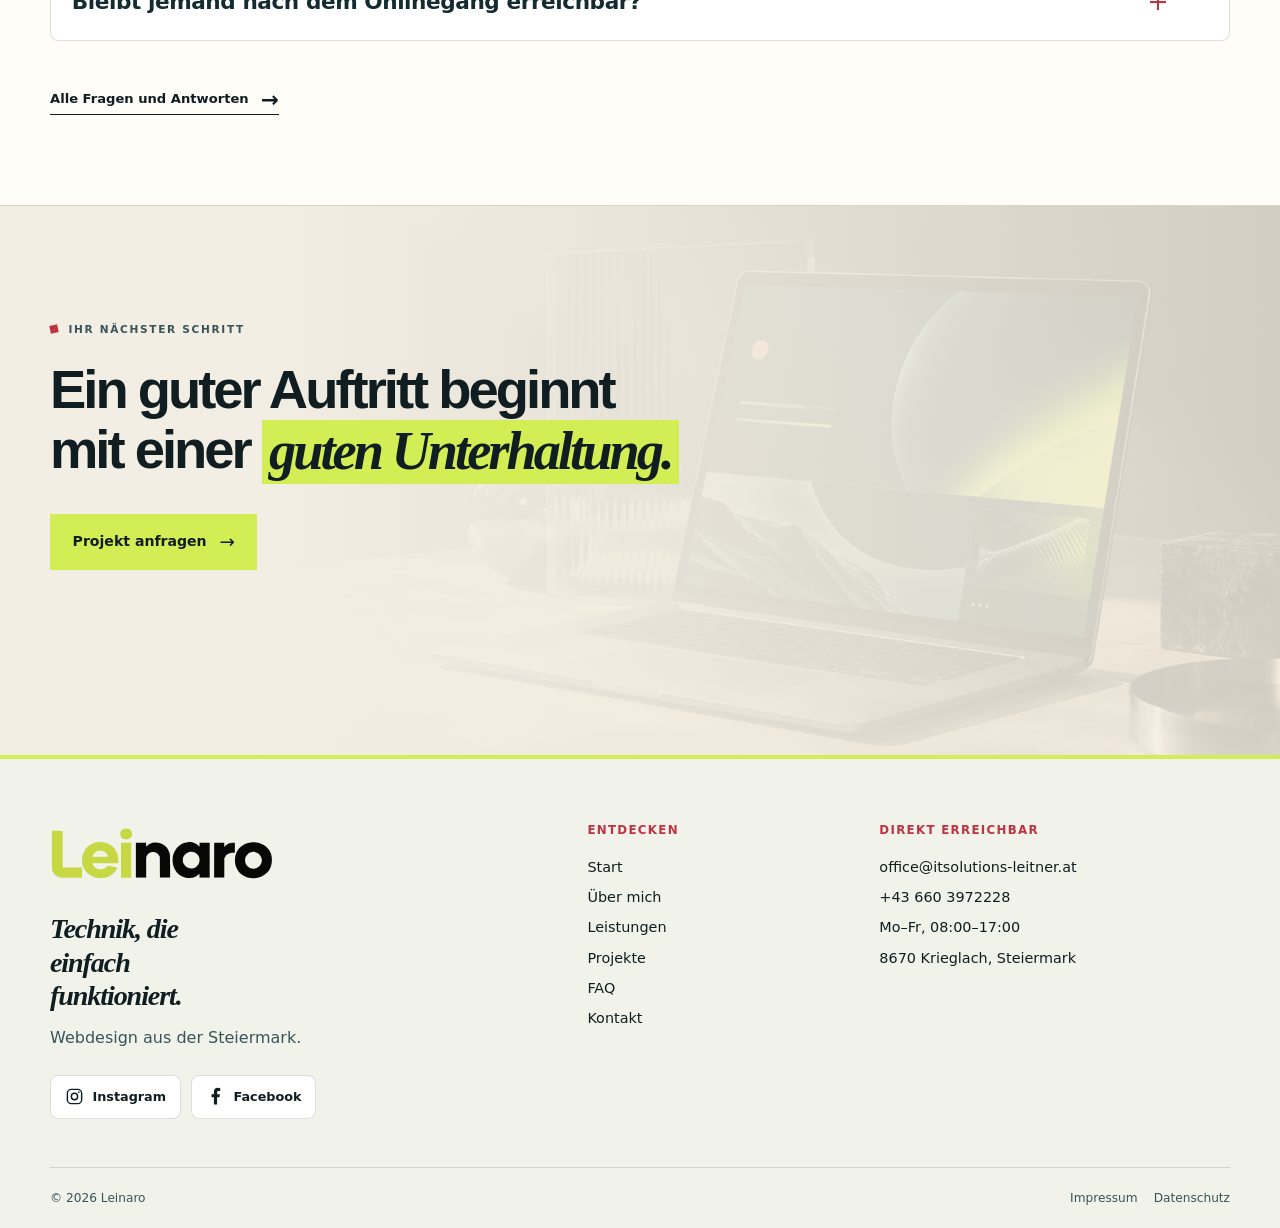
==== commit 38287c21: "v7.0 Feinschliff" ====
--- a/index.html
+++ b/index.html
@@ -5,10 +5,10 @@
     <meta name="viewport" content="width=device-width, initial-scale=1" />
     <meta
       name="description"
-      content="Linaro Digital entwickelt hochwertige Websites und digitale Auftritte für Unternehmen, Vereine und Selbstständige in Krieglach, im Mürztal und in der Steiermark."
+      content="Leinaro entwickelt hochwertige Websites und digitale Auftritte für Unternehmen, Vereine und Selbstständige in Krieglach, im Mürztal und in der Steiermark."
     />
     <meta name="theme-color" content="#fbf9f3" />
-    <meta property="og:title" content="Linaro Digital | Webdesign, das sich nach Ihnen anfühlt" />
+    <meta property="og:title" content="Leinaro | Webdesign, das sich nach Ihnen anfühlt" />
     <meta
       property="og:description"
       content="Webdesign, Hosting, SEO und persönliche Betreuung aus der Steiermark."
@@ -19,14 +19,15 @@
       content="https://itsolutions-leitner.at/images/hero-websites-character.png"
     />
     <link rel="canonical" href="https://itsolutions-leitner.at/" />
-    <link rel="icon" href="images/linaro-mark.png" type="image/png" />
+    <link rel="icon" href="images/leinaro-logo.svg" type="image/svg+xml" />
     <link rel="stylesheet" href="css/style.css" />
     <script src="js/script.js" defer></script>
     <script type="application/ld+json">
       {
         "@context": "https://schema.org",
         "@type": "ProfessionalService",
-        "name": "Linaro Digital",
+        "name": "Leinaro",
+        "logo": "https://itsolutions-leitner.at/images/leinaro-logo.svg",
         "url": "https://itsolutions-leitner.at/",
         "image": "https://itsolutions-leitner.at/images/hero-websites-character.png",
         "telephone": "+436603972228",
@@ -41,14 +42,14 @@
         "areaServed": ["Krieglach", "Mürztal", "Steiermark", "Österreich"]
       }
     </script>
-    <title>Linaro Digital | Webdesign, das sich nach Ihnen anfühlt</title>
+    <title>Leinaro | Webdesign, das sich nach Ihnen anfühlt</title>
   </head>
   <body>
     <a class="skip-link" href="#main">Zum Inhalt springen</a>
     <header class="site-header site-header--dark">
       <nav class="nav container" aria-label="Hauptnavigation">
-        <a class="brand" href="index.html" aria-label="Linaro Digital Startseite"
-          ><span class="brand-mark"></span>Linaro<small>Digital</small></a
+        <a class="brand" href="index.html" aria-label="Leinaro Startseite"
+          ><span class="brand-mark"></span>Leinaro</a
         >
         <button
           class="menu-toggle"
@@ -84,7 +85,7 @@
       <section class="hero-showcase" aria-labelledby="hero-title">
         <div class="container hero-showcase__inner">
           <div class="hero-showcase__copy">
-            <p class="hero-showcase__eyebrow">Linaro Digital <span>Webdesign aus der Steiermark</span></p>
+            <p class="hero-showcase__eyebrow">Leinaro <span>Webdesign aus der Steiermark</span></p>
             <div class="hero-showcase__headline">
               <h1 id="hero-title">
                 <span>Websites mit</span>
@@ -160,7 +161,7 @@
               Sie macht sichtbar, was Sie können. Sie erzählt, wer Sie sind. Und sie macht den
               nächsten Schritt für Ihre Kundinnen und Kunden leicht.
             </p>
-            <a class="text-arrow" href="ueber-uns.html">Mehr über Linaro Digital <span>→</span></a>
+            <a class="text-arrow" href="ueber-uns.html">Mehr über Leinaro <span>→</span></a>
           </div>
         </div>
       </section>
@@ -185,13 +186,8 @@
         </div>
         <div class="statement-stage__ribbon" aria-hidden="true">
           <div class="statement-stage__ribbon-track">
-            <span
-              >WEBDESIGN · HOSTING · BETREUUNG · SEO · WEBDESIGN · HOSTING · BETREUUNG · SEO ·
-              WEBDESIGN · HOSTING · BETREUUNG · SEO · </span
-            ><span
-              >WEBDESIGN · HOSTING · BETREUUNG · SEO · WEBDESIGN · HOSTING · BETREUUNG · SEO ·
-              WEBDESIGN · HOSTING · BETREUUNG · SEO ·
-            </span>
+            <span>WEBDESIGN · HOSTING · BETREUUNG · SEO · WEBDESIGN · HOSTING · BETREUUNG · SEO · WEBDESIGN · HOSTING · BETREUUNG · SEO · WEBDESIGN · HOSTING · BETREUUNG · SEO ·</span>
+            <span>WEBDESIGN · HOSTING · BETREUUNG · SEO · WEBDESIGN · HOSTING · BETREUUNG · SEO · WEBDESIGN · HOSTING · BETREUUNG · SEO · WEBDESIGN · HOSTING · BETREUUNG · SEO ·</span>
           </div>
         </div>
       </section>
@@ -205,7 +201,7 @@
               height="1442"
               alt="Kreativer Arbeitsplatz in der Steiermark"
             />
-            <p>Linaro Digital<br /><span>Aus Krieglach. Für Ihren nächsten Schritt.</span></p>
+            <p>Leinaro<br /><span>Aus Krieglach. Für Ihren nächsten Schritt.</span></p>
           </div>
           <div class="image-narrative__copy reveal delay-1">
             <p class="section-label">Digitales Handwerk</p>
@@ -473,8 +469,8 @@
       <div class="container">
         <div class="footer-unified__top">
           <div class="footer-unified__brand">
-            <a class="brand footer-brand" href="index.html" aria-label="Linaro Digital Startseite"
-              ><span class="brand-mark"></span>Linaro<small>Digital</small></a>
+            <a class="brand footer-brand" href="index.html" aria-label="Leinaro Startseite"
+              ><span class="brand-mark"></span>Leinaro</a>
             <p class="footer-unified__tagline">Technik, die einfach funktioniert.</p>
             <p class="muted">Webdesign aus der Steiermark.</p>
             <nav class="footer-social" aria-label="Social Media">
@@ -517,7 +513,7 @@
           </div>
         </div>
         <div class="footer-bottom">
-          <span>© 2026 Linaro Digital</span>
+          <span>© 2026 Leinaro</span>
           <div><a href="impressum.html">Impressum</a><a href="datenschutz.html">Datenschutz</a></div>
         </div>
       </div>
--- a/css/style.css
+++ b/css/style.css
@@ -223,7 +223,7 @@
 }
 .brand {
   align-items: center;
-  background: url('../images/linaro-logo.png') center / contain no-repeat;
+  background: url('../images/leinaro-logo.svg') center / contain no-repeat;
   display: inline-flex;
   flex: 0 0 auto;
   height: 3.15rem;
@@ -1134,7 +1134,7 @@
   padding-bottom: 3rem;
 }
 .footer-brand {
-  background-image: url('../images/linaro-logo-light.png');
+  background-image: url('../images/leinaro-logo.svg');
   height: 4.75rem;
   width: min(14rem, 100%);
 }
@@ -1238,7 +1238,7 @@
   border-color: rgba(255, 255, 255, 0.13);
 }
 .site-header--dark .brand {
-  background-image: url('../images/linaro-logo-light.png');
+  background-image: url('../images/leinaro-logo.svg');
 }
 .site-header--dark .nav-links a,
 .site-header--dark .nav-links button {
@@ -1641,7 +1641,7 @@
   padding-top: 0.35rem;
 }
 .statement-stage__ribbon {
-  background: var(--aqua);
+  background: var(--lime);
   color: var(--ink-deep);
   margin-top: 1rem;
   overflow: hidden;
@@ -3856,8 +3856,11 @@
   transform: rotate(-1deg) scale(1.02);
 }
 .statement-stage__ribbon-track {
-  animation: ribbon-scroll 28s linear infinite;
+  animation: ribbon-scroll 38s linear infinite;
+  backface-visibility: hidden;
   display: flex;
+  gap: 0;
+  transform: translate3d(0, 0, 0);
   width: max-content;
   will-change: transform;
 }
@@ -3871,6 +3874,9 @@
   padding-right: 1.4rem;
 }
 @keyframes ribbon-scroll {
+  from {
+    transform: translate3d(0, 0, 0);
+  }
   to {
     transform: translate3d(-50%, 0, 0);
   }
@@ -4290,10 +4296,10 @@
 /* Mehr Inhalt pro Hälfte verhindert auf breiten Monitoren eine sichtbare Lücke
    im endlosen Laufband. */
 .statement-stage__ribbon-track span {
-  min-width: max-content;
-}
-
-/* Hauptleistungen in der etablierten Leitwerk-Akzentfarbe. */
+  min-width: 100vw;
+}
+
+/* Hauptleistungen in der etablierten Leinaro-Akzentfarbe. */
 .cinema-card h3 {
   color: var(--lime);
 }
@@ -5034,7 +5040,7 @@
   }
 }
 .site-header--dark .brand {
-  background-image: url('../images/linaro-logo.png');
+  background-image: url('../images/leinaro-logo.svg');
 }
 .site-header--dark .nav-links a,
 .site-header--dark .nav-links button {
@@ -5394,7 +5400,7 @@
 }
 .footer-brand,
 .site-footer--premium .footer-brand {
-  background-image: url('../images/linaro-logo.png');
+  background-image: url('../images/leinaro-logo.svg');
 }
 .footer-title,
 .footer-premium__top > div:nth-child(2) p {
@@ -6181,7 +6187,7 @@
 .image-narrative__image p { background: rgba(16, 30, 34, 0.75); padding: 0.8rem; }
 .statement-stage::before { display: none; }
 .statement-stage__ribbon {
-  background: var(--aqua);
+  background: #D3EE55;
   border-bottom: 1px solid var(--editorial-line);
   border-top: 1px solid var(--editorial-line);
   color: var(--ink-deep);
@@ -7151,6 +7157,40 @@
   .cookie-banner a { align-self: center; padding: 0.5rem; }
 }
 
+/* Unterseiten-Heros: nur Seitentitel und kurze Rubrik, wie auf der Startseite. */
+.page-hero.page-hero {
+  padding: clamp(4.5rem, 7vw, 7rem) 0 clamp(4rem, 6vw, 6rem);
+}
+.page-hero.page-hero > .container { max-width: 1220px; }
+.page-hero.page-hero .eyebrow {
+  font-size: clamp(0.75rem, 1.05vw, 0.95rem);
+  margin-bottom: clamp(1.6rem, 3vw, 2.6rem);
+}
+.page-hero.page-hero h1 {
+  font-size: clamp(3.2rem, 7.1vw, 7.5rem);
+  font-weight: 900;
+  letter-spacing: -0.065em;
+  line-height: 1.03;
+  max-width: 20ch;
+  text-wrap: balance;
+}
+.page-hero.page-hero h1 .lime { line-height: 1.08; }
+@media (max-width: 850px) {
+  .page-hero.page-hero { padding: 3.5rem 0 4rem; }
+  .page-hero.page-hero h1 {
+    font-size: clamp(2.1rem, 9.4vw, 4.75rem);
+    letter-spacing: -0.055em;
+    line-height: 1.08;
+    max-width: 100%;
+  }
+  .page-hero.page-hero h1 .lime {
+    font-size: min(1.02em, 8.7vw);
+    margin-top: 0.2em;
+    padding-inline: 0.1em;
+  }
+  .page-hero.page-hero .eyebrow { font-size: 0.7rem; margin-bottom: 2rem; }
+}
+
 /* Abschnittsflächen: vorhandene Markenfarben mit klar erkennbaren Wechseln. */
 :root {
   --surface-white: #fffdf8;
